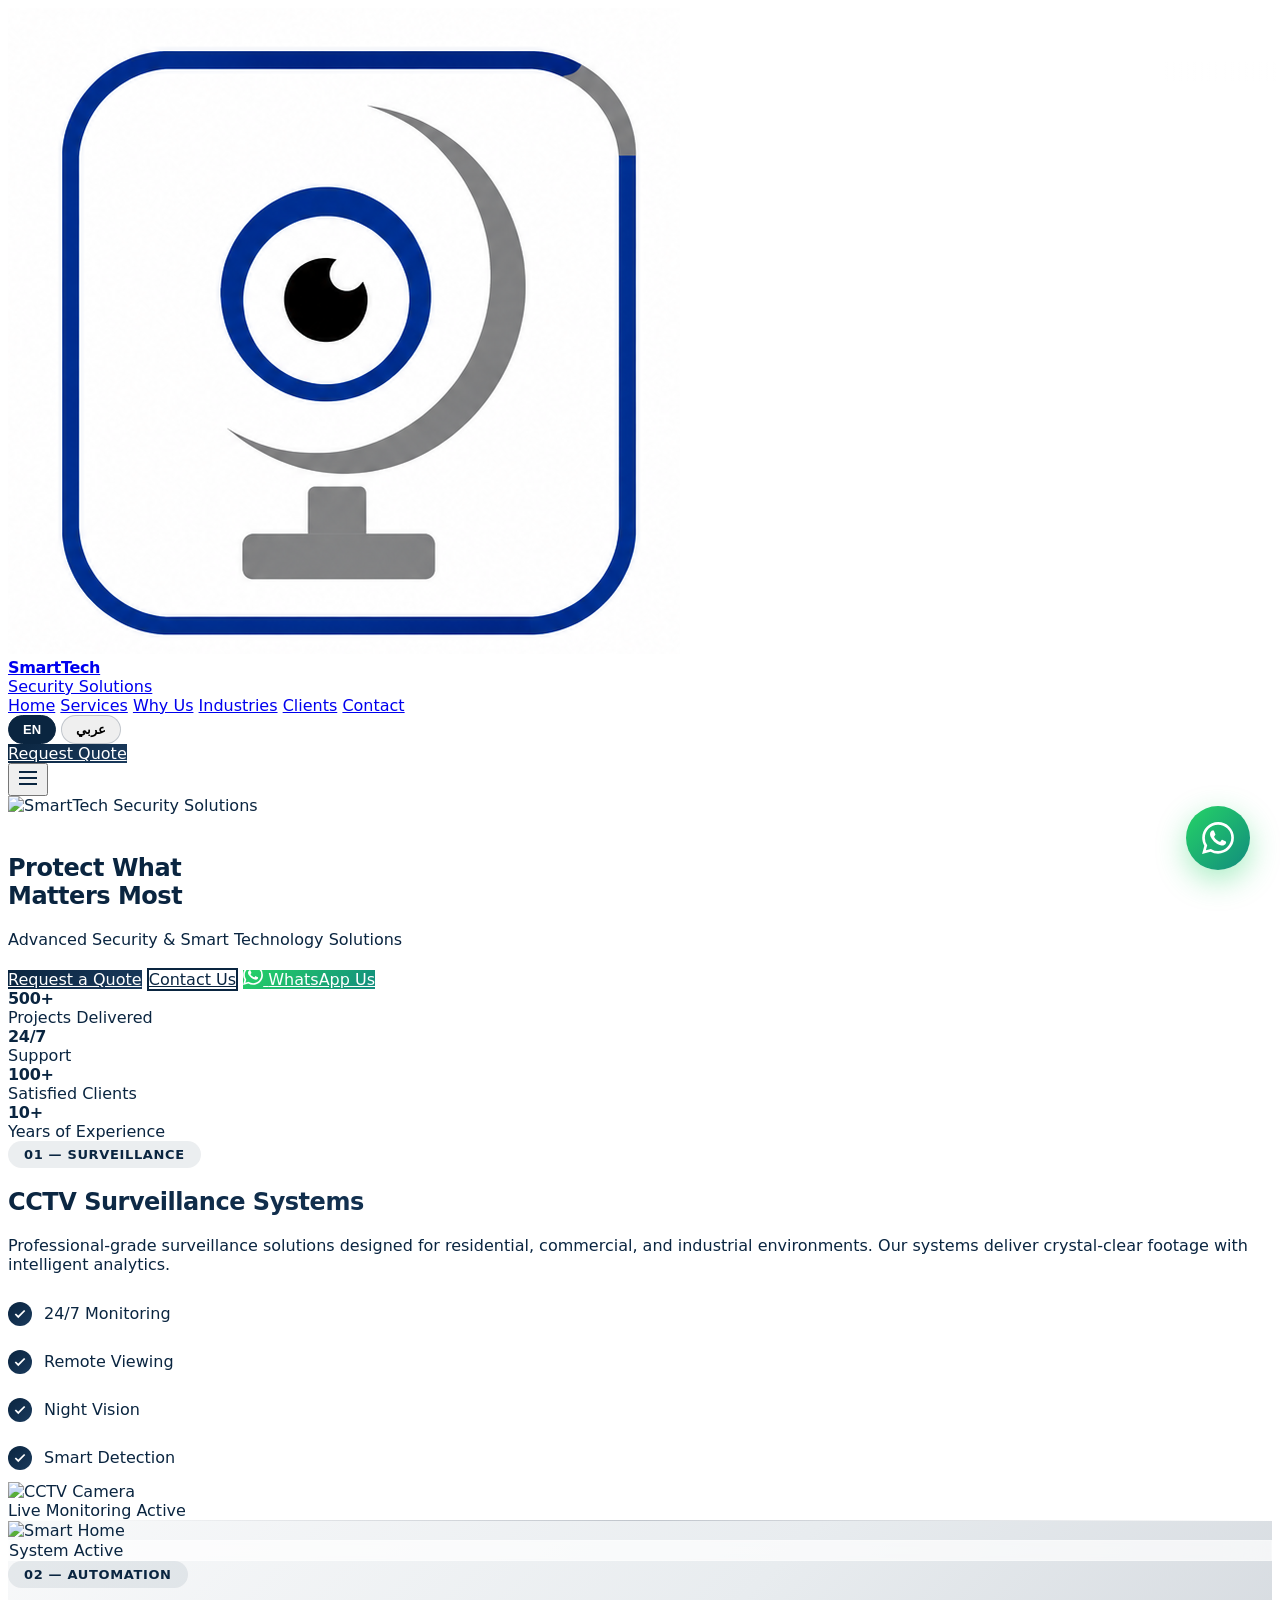
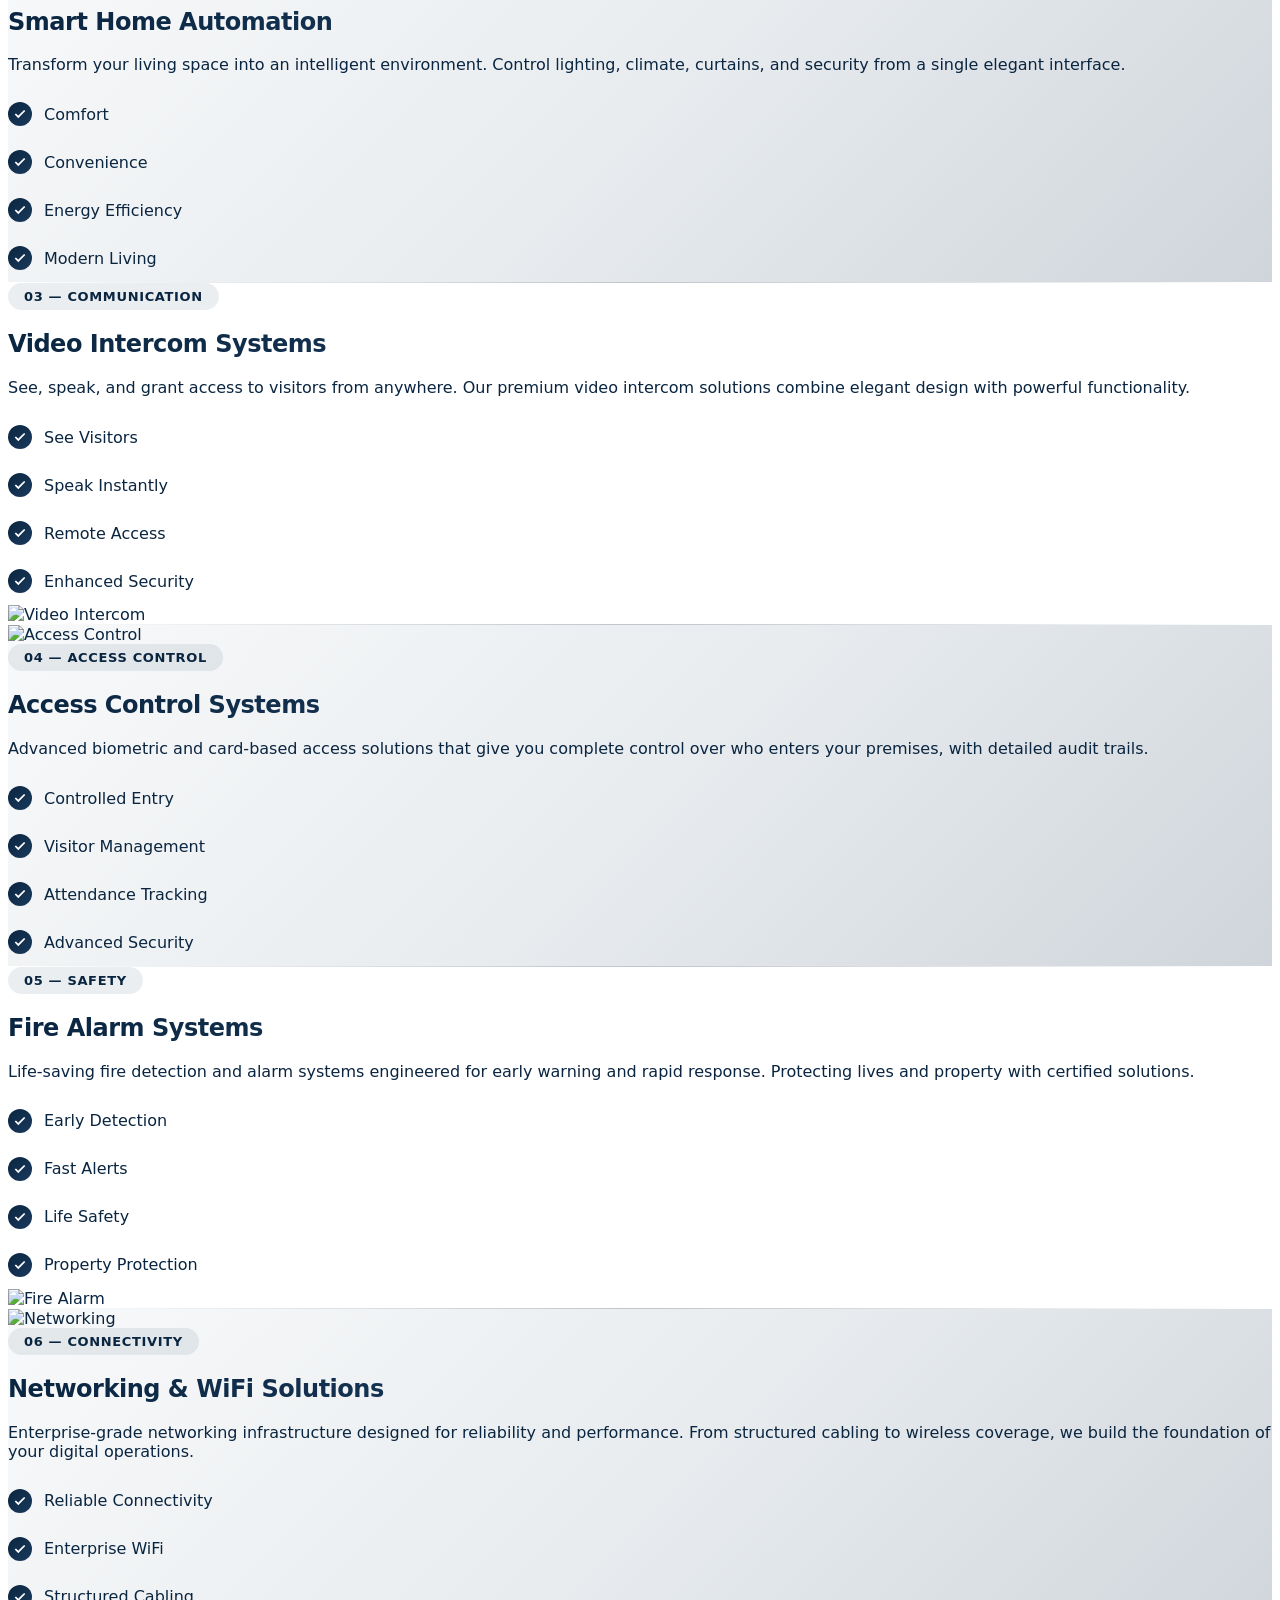
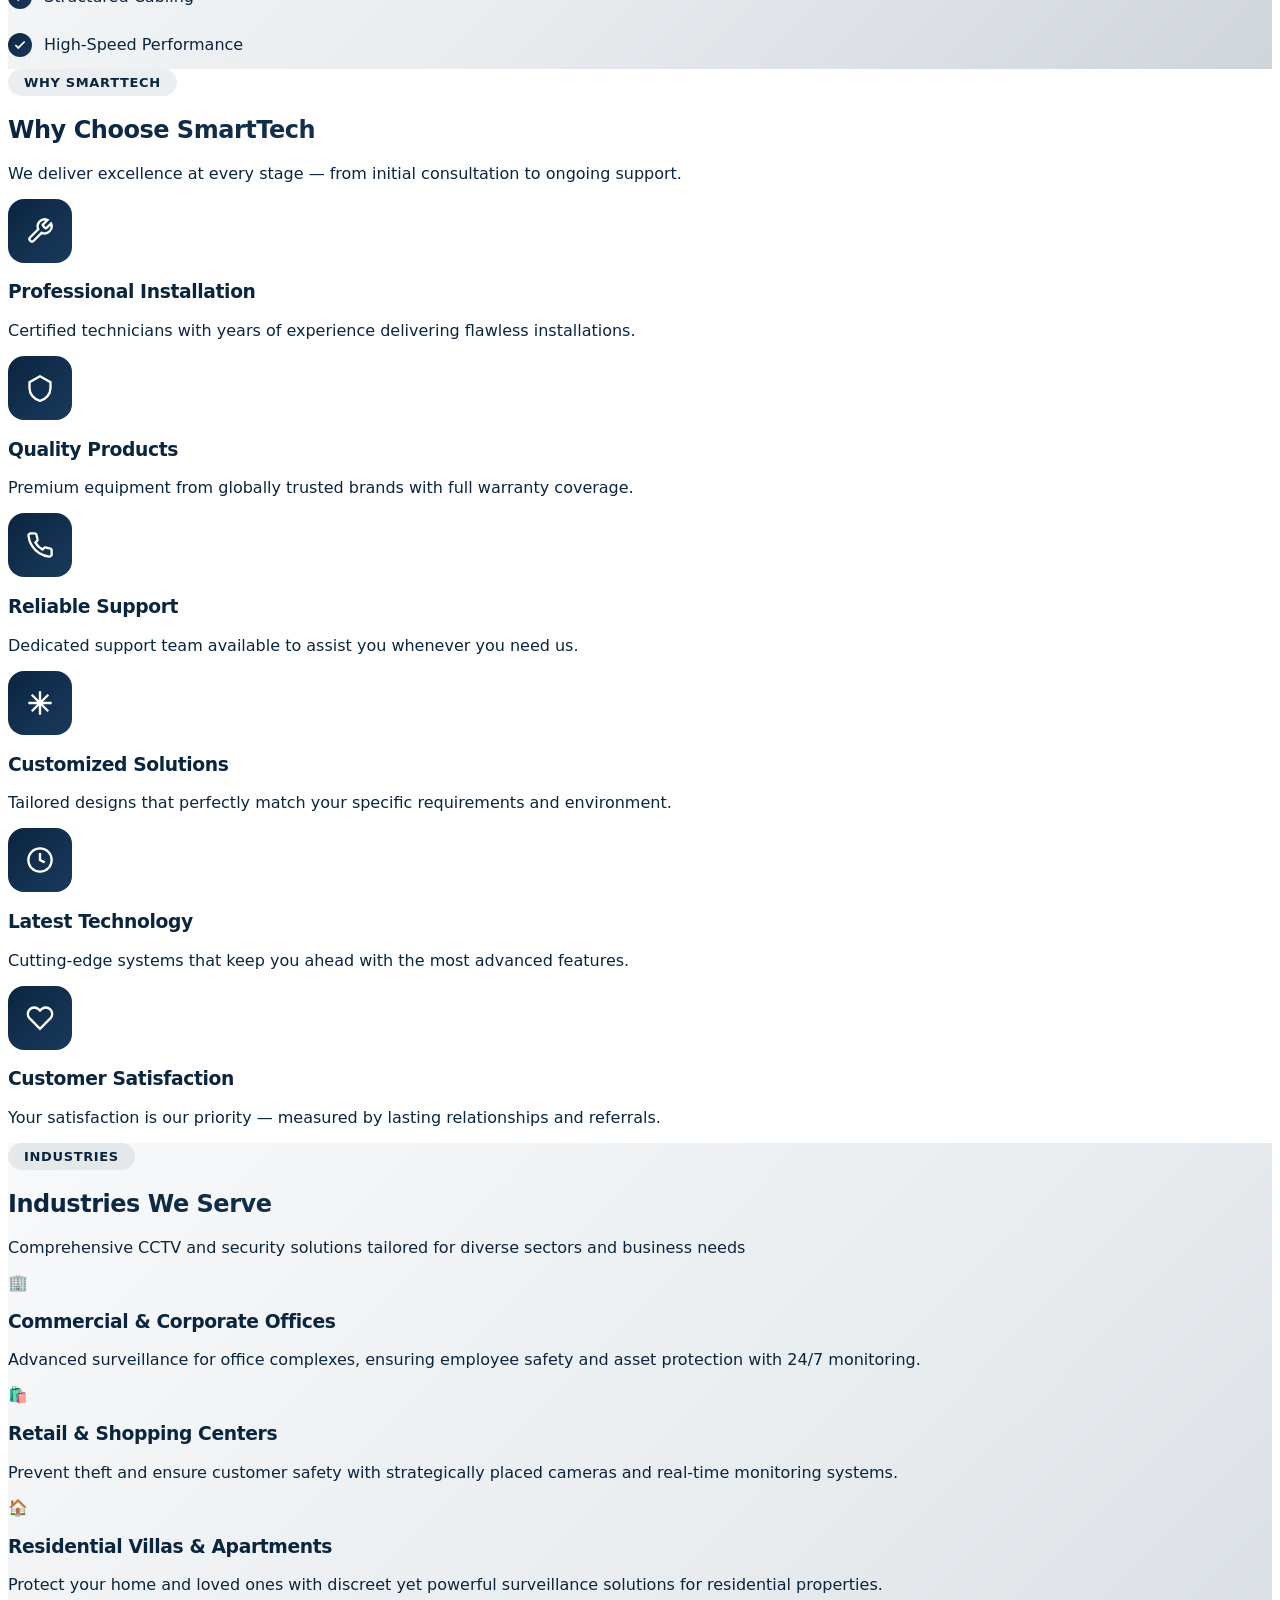
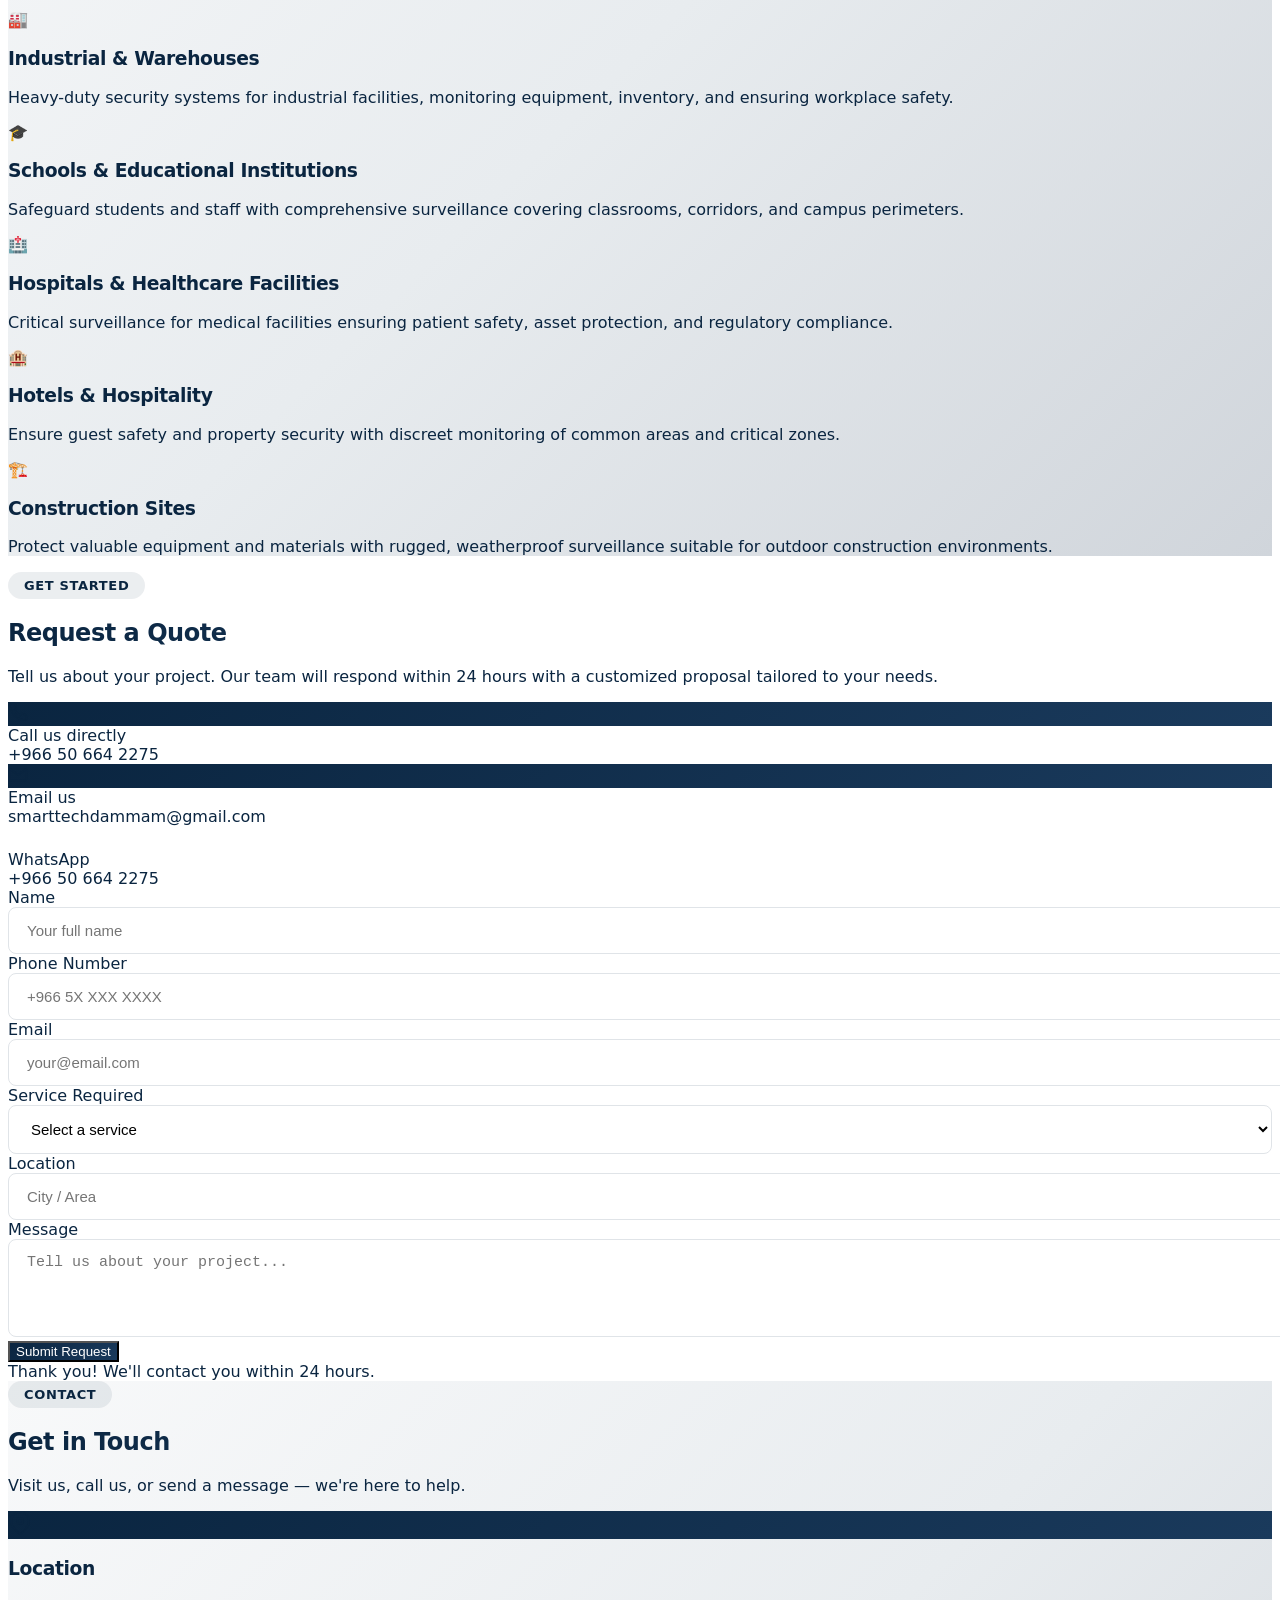
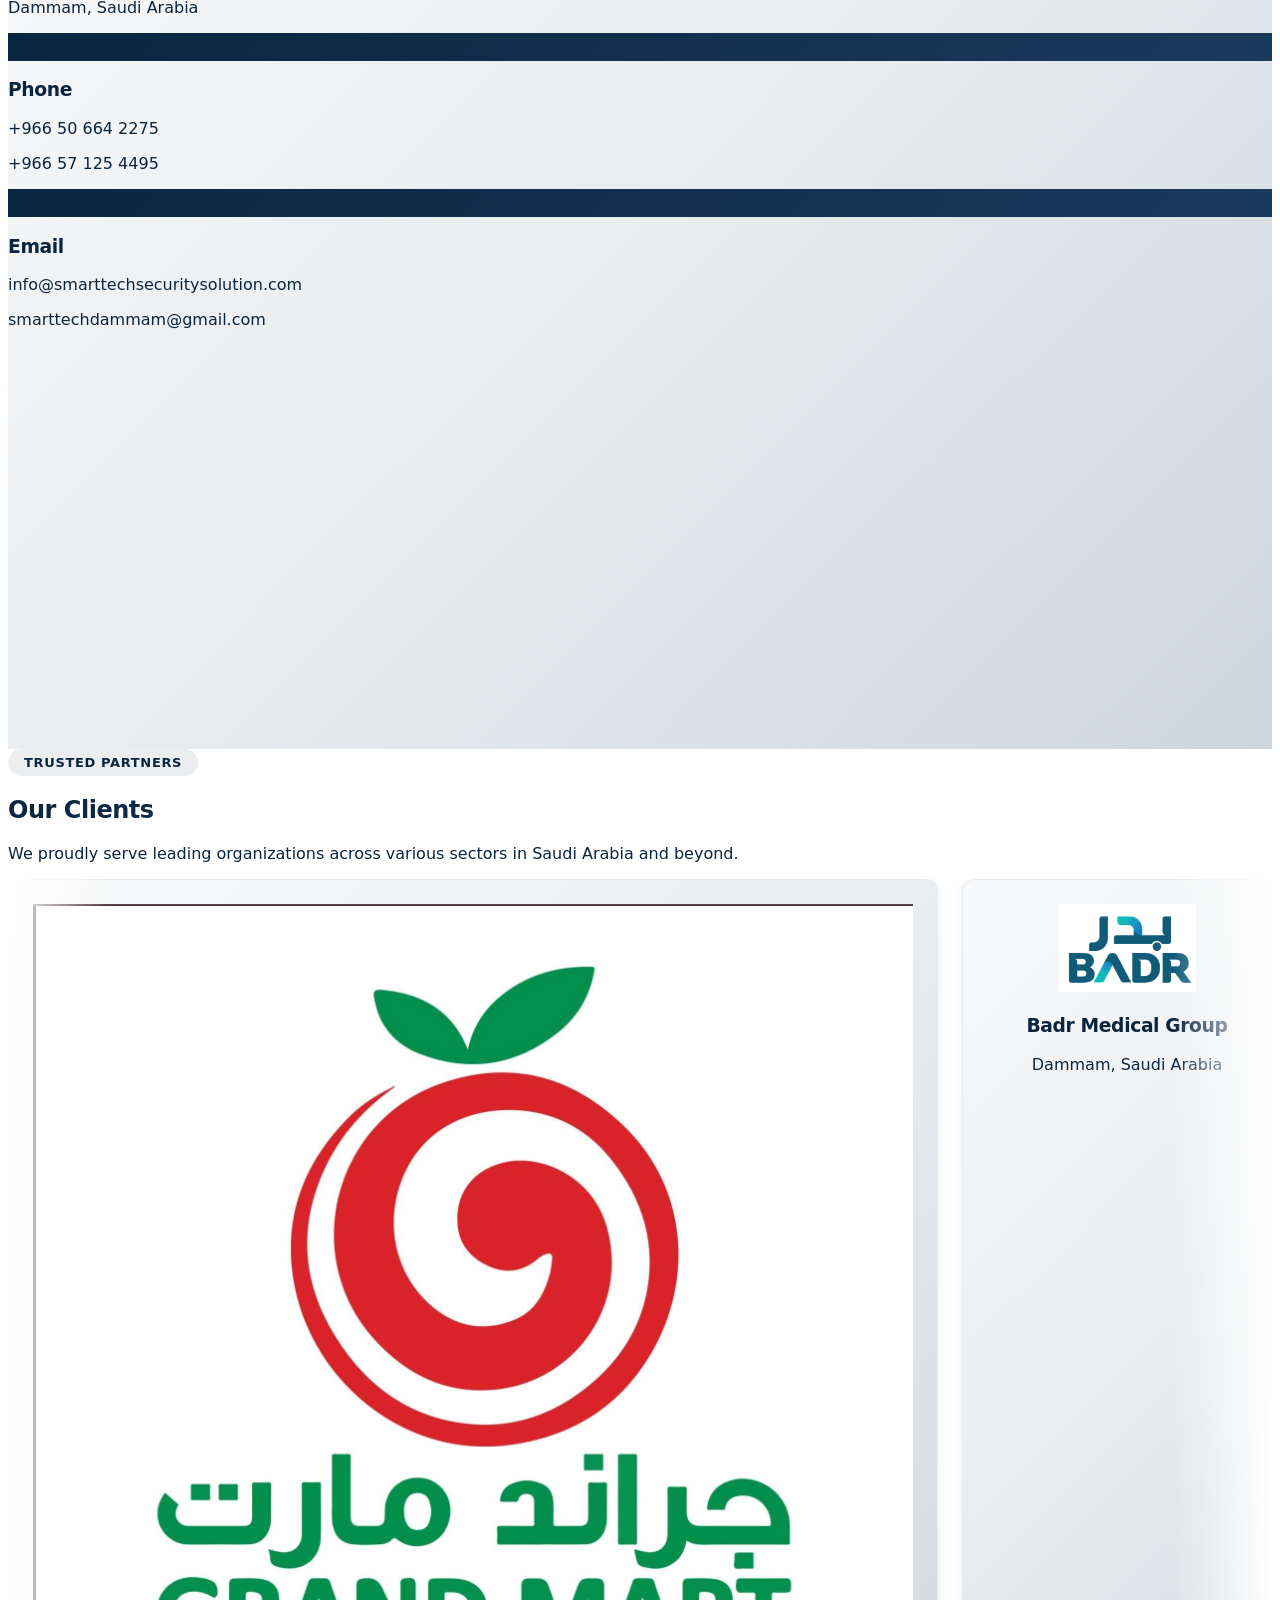
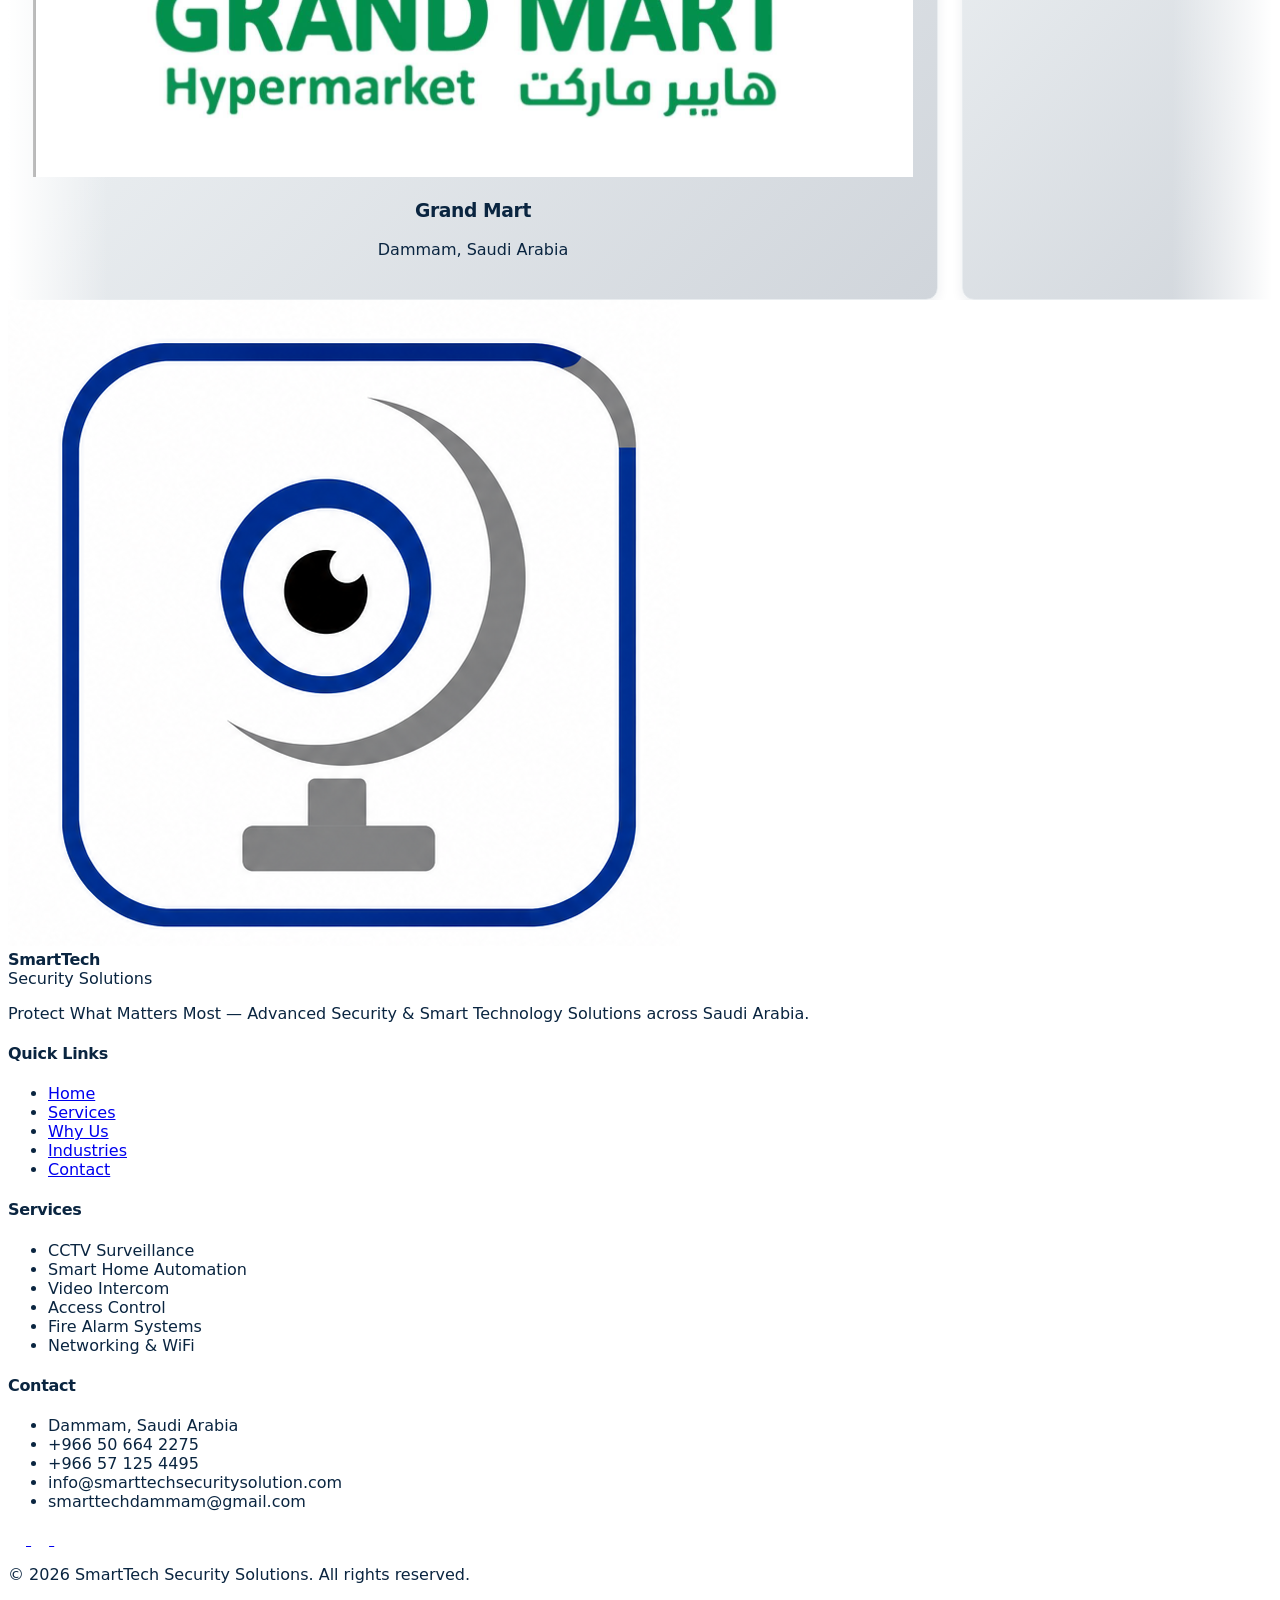
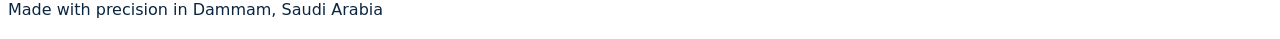
==== index.html @ 5c30224c "Update print statement from 'Hello' to 'Goodbye'" ====
<!DOCTYPE html>
<html lang="en" dir="ltr">
<head>
<meta charset="UTF-8">
<link rel="icon" type="image/png" href="favicon.png">
<link rel="shortcut icon" href="favicon.png">
<link rel="apple-touch-icon" href="favicon.png">
<meta name="viewport" content="width=device-width, initial-scale=1.0">
<title>SmartTech Security Solutions | CCTV, Smart Home & Security Systems in Dammam, Saudi Arabia</title>
<meta name="description" content="SmartTech Security Solutions provides CCTV installation, smart home automation, video intercom, access control, fire alarm systems and networking solutions in Dammam, Saudi Arabia. Contact us today for a free consultation.">
<meta name="keywords" content="CCTV Installation Saudi Arabia, Smart Home Automation Saudi Arabia, Video Intercom Systems, Access Control Systems, Fire Alarm Systems, Networking WiFi Solutions, Security Systems Dammam">
<meta name="author" content="SmartTech Security Solutions">
<meta property="og:title" content="SmartTech Security Solutions - Protect What Matters Most">
<meta property="og:description" content="Advanced Security & Smart Technology Solutions in Saudi Arabia">
<meta property="og:type" content="website">
<link rel="preconnect" href="https://cdn.jsdelivr.net">
<link rel="stylesheet" href="https://cdn.jsdelivr.net/npm/@fontsource/inter@5.0.16/index.css">
<link rel="stylesheet" href="https://cdn.jsdelivr.net/npm/@fontsource/cairo@5.0.18/index.css">
<script src="https://cdn.tailwindcss.com"></script>
<script src="https://cdnjs.cloudflare.com/ajax/libs/gsap/3.12.5/gsap.min.js"></script>
<script src="https://cdnjs.cloudflare.com/ajax/libs/gsap/3.12.5/ScrollTrigger.min.js"></script>
  
<!-- Google Analytics START -->
<script async src="https://www.googletagmanager.com/gtag/js?id=G-7M422PWZ2C"></script>
<script>
  window.dataLayer = window.dataLayer || [];
  function gtag(){dataLayer.push(arguments);}
  gtag('js', new Date());

  gtag('config', 'G-7M422PWZ2C');
</script>
<!-- Google Analytics END -->

<style>
  :root {
    --primary-white: #ffffff;
    --primary-silver: #c0c5cc;
    --accent-blue: #0a2540;
    --accent-blue-light: #1a3a5c;
    --silver-gradient: linear-gradient(135deg, #e8ecef 0%, #c0c5cc 50%, #e8ecef 100%);
  }
  * { -webkit-font-smoothing: antialiased; -moz-osx-font-smoothing: grayscale; }
  html { scroll-behavior: smooth; }
  body {
    font-family: 'Inter', system-ui, sans-serif;
    background: #ffffff;
    color: #0a2540;
    overflow-x: hidden;
  }
  body.rtl { font-family: 'Cairo', 'Inter', sans-serif; direction: rtl; }
  .font-display { font-weight: 800; letter-spacing: -0.02em; }
  .text-gradient { background: linear-gradient(135deg, #0a2540 0%, #1a3a5c 50%, #2d5a87 100%); -webkit-background-clip: text; background-clip: text; -webkit-text-fill-color: transparent; }
  .silver-gradient { background: linear-gradient(135deg, #f8f9fa 0%, #e8ecef 50%, #d0d5db 100%); }
  .blue-gradient { background: linear-gradient(135deg, #0a2540 0%, #1a3a5c 100%); }
  .glass { background: rgba(255,255,255,0.7); backdrop-filter: blur(20px); -webkit-backdrop-filter: blur(20px); border: 1px solid rgba(255,255,255,0.3); }
  .glass-dark { background: rgba(10,37,64,0.85); backdrop-filter: blur(20px); -webkit-backdrop-filter: blur(20px); }
  .hero-overlay { background: linear-gradient(135deg, rgba(10,37,64,0.75) 0%, rgba(10,37,64,0.4) 50%, rgba(10,37,64,0.6) 100%); }
  .btn-primary {
    background: linear-gradient(135deg, #0a2540 0%, #1a3a5c 100%);
    color: white;
    transition: all 0.4s cubic-bezier(0.4, 0, 0.2, 1);
    position: relative;
    overflow: hidden;
  }
  .btn-primary::before {
    content: '';
    position: absolute;
    top: 0; left: -100%;
    width: 100%; height: 100%;
    background: linear-gradient(90deg, transparent, rgba(255,255,255,0.2), transparent);
    transition: left 0.6s;
  }
  .btn-primary:hover::before { left: 100%; }
  .btn-primary:hover { transform: translateY(-2px); box-shadow: 0 20px 40px rgba(10,37,64,0.3); }
  .btn-outline {
    border: 2px solid #0a2540;
    color: #0a2540;
    transition: all 0.4s cubic-bezier(0.4, 0, 0.2, 1);
  }
  .btn-outline:hover { background: #0a2540; color: white; transform: translateY(-2px); }
  .btn-whatsapp {
    background: linear-gradient(135deg, #25D366 0%, #128C7E 100%);
    color: white;
    transition: all 0.4s cubic-bezier(0.4, 0, 0.2, 1);
  }
  .btn-whatsapp:hover { transform: translateY(-2px); box-shadow: 0 20px 40px rgba(37,211,102,0.3); }
  .card-hover { transition: all 0.5s cubic-bezier(0.4, 0, 0.2, 1); }
  .card-hover:hover { transform: translateY(-8px); box-shadow: 0 30px 60px rgba(10,37,64,0.15); }
  .nav-link { position: relative; transition: color 0.3s; }
  .nav-link::after {
    content: '';
    position: absolute;
    bottom: -4px; left: 0;
    width: 0; height: 2px;
    background: #0a2540;
    transition: width 0.3s;
  }
  body.rtl .nav-link::after { left: auto; right: 0; }
  .nav-link:hover::after { width: 100%; }
  .section-divider {
    height: 1px;
    background: linear-gradient(90deg, transparent, #c0c5cc, transparent);
  }
  .floating-whatsapp {
    position: fixed;
    bottom: 30px;
    right: 30px;
    width: 64px; height: 64px;
    background: linear-gradient(135deg, #25D366 0%, #128C7E 100%);
    border-radius: 50%;
    display: flex; align-items: center; justify-content: center;
    box-shadow: 0 10px 30px rgba(37,211,102,0.4);
    z-index: 100;
    animation: pulse 2s infinite;
    cursor: pointer;
    transition: transform 0.3s;
  }
  body.rtl .floating-whatsapp { right: auto; left: 30px; }
  .floating-whatsapp:hover { transform: scale(1.1); }
  @keyframes pulse {
    0%, 100% { box-shadow: 0 10px 30px rgba(37,211,102,0.4); }
    50% { box-shadow: 0 10px 30px rgba(37,211,102,0.7), 0 0 0 10px rgba(37,211,102,0.1); }
  }
  .tech-grid {
    background-image: 
      linear-gradient(rgba(10,37,64,0.05) 1px, transparent 1px),
      linear-gradient(90deg, rgba(10,37,64,0.05) 1px, transparent 1px);
    background-size: 60px 60px;
  }
  .network-line {
    position: absolute;
    background: linear-gradient(90deg, transparent, #0a2540, transparent);
    height: 1px;
    opacity: 0.3;
  }
  .counter-value { font-variant-numeric: tabular-nums; }
  .cctv-camera-container {
    position: sticky;
    top: 20vh;
    height: 60vh;
    display: flex;
    align-items: center;
    justify-content: center;
  }
  .cctv-camera {
    width: 100%;
    max-width: 500px;
    transition: transform 0.1s linear;
    filter: drop-shadow(0 30px 60px rgba(10,37,64,0.3));
  }
  .parallax-bg {
    background-attachment: fixed;
    background-position: center;
    background-size: cover;
  }
  @media (max-width: 768px) {
    .parallax-bg { background-attachment: scroll; }
    .floating-whatsapp { width: 56px; height: 56px; bottom: 20px; right: 20px; }
    body.rtl .floating-whatsapp { right: auto; left: 20px; }
  }
  .fade-up { opacity: 0; transform: translateY(40px); transition: all 0.8s cubic-bezier(0.4, 0, 0.2, 1); }
  .fade-up.visible { opacity: 1; transform: translateY(0); }
  .fade-left { opacity: 0; transform: translateX(-40px); transition: all 0.8s cubic-bezier(0.4, 0, 0.2, 1); }
  .fade-left.visible { opacity: 1; transform: translateX(0); }
  .fade-right { opacity: 0; transform: translateX(40px); transition: all 0.8s cubic-bezier(0.4, 0, 0.2, 1); }
  body.rtl .fade-right { transform: translateX(-40px); }
  .fade-right.visible { opacity: 1; transform: translateX(0); }
  .scale-in { opacity: 0; transform: scale(0.9); transition: all 0.8s cubic-bezier(0.4, 0, 0.2, 1); }
  .scale-in.visible { opacity: 1; transform: scale(1); }
  .input-field {
    width: 100%;
    padding: 14px 18px;
    border: 1px solid #e0e4e8;
    border-radius: 8px;
    background: white;
    transition: all 0.3s;
    font-size: 15px;
  }
  .input-field:focus {
    outline: none;
    border-color: #0a2540;
    box-shadow: 0 0 0 4px rgba(10,37,64,0.08);
  }
  .service-icon {
    width: 64px; height: 64px;
    background: linear-gradient(135deg, #0a2540 0%, #1a3a5c 100%);
    border-radius: 16px;
    display: flex; align-items: center; justify-content: center;
    color: white;
    font-size: 28px;
    transition: all 0.4s;
  }
  .card-hover:hover .service-icon { transform: rotate(-5deg) scale(1.05); }
  .mobile-menu {
    position: fixed;
    top: 0; right: 0;
    width: 100%; height: 100vh;
    background: rgba(10,37,64,0.98);
    backdrop-filter: blur(20px);
    z-index: 90;
    transform: translateX(100%);
    transition: transform 0.5s cubic-bezier(0.4, 0, 0.2, 1);
  }
  body.rtl .mobile-menu { right: auto; left: 0; transform: translateX(-100%); }
  .mobile-menu.open {
    transform: translateX(0);
}

body.rtl .mobile-menu.open {
    transform: translateX(0);
}
  #mobileMenuBtn {
    position: relative;
    z-index: 9999;
}

#mobileMenu {
    z-index: 9998;
}
  .scroll-indicator {
    position: absolute;
    bottom: 40px;
    left: 50%;
    transform: translateX(-50%);
    animation: bounce 2s infinite;
  }
  @keyframes bounce {
    0%, 100% { transform: translateX(-50%) translateY(0); }
    50% { transform: translateX(-50%) translateY(10px); }
  }
  .hero-particles {
    position: absolute;
    inset: 0;
    overflow: hidden;
    pointer-events: none;
  }
  .particle {
    position: absolute;
    width: 4px; height: 4px;
    background: rgba(255,255,255,0.6);
    border-radius: 50%;
    animation: float 8s infinite;
  }
  @keyframes float {
    0%, 100% { transform: translateY(0) translateX(0); opacity: 0; }
    10%, 90% { opacity: 1; }
    100% { transform: translateY(-100vh) translateX(50px); opacity: 0; }
  }
  .clients-carousel {
  overflow-x: auto;
  overflow-y: hidden;
  position: relative;
  width: 100%;
  scroll-behavior: smooth;

  cursor: grab;
  -webkit-overflow-scrolling: touch;
  touch-action: pan-x;
  overscroll-behavior-x: contain;

  -webkit-user-select: none;
  user-select: none;

  scrollbar-width: none;
}

.clients-carousel::-webkit-scrollbar {
  display: none;
}

.clients-carousel:active {
  cursor: grabbing;
  }
  .clients-carousel::before {
    content: '';
    position: absolute;
    left: 0;
    top: 0;
    bottom: 0;
    width: 100px;
    background: linear-gradient(90deg, white 0%, rgba(255,255,255,0) 100%);
    z-index: 10;
    pointer-events: none;
  }
  .clients-carousel::after {
    content: '';
    position: absolute;
    right: 0;
    top: 0;
    bottom: 0;
    width: 100px;
    background: linear-gradient(270deg, white 0%, rgba(255,255,255,0) 100%);
    z-index: 10;
    pointer-events: none;
  }
  .clients-track {
  display: flex;
  gap: 24px;
  width: max-content;
  }
  .client-card {
    flex: 0 0 280px;
    background: linear-gradient(135deg, #f8f9fa 0%, #e8ecef 50%, #d0d5db 100%);
    border-radius: 12px;
    padding: 24px;
    text-align: center;
    border: 1px solid #e8ecef;
    box-shadow: 0 4px 12px rgba(10,37,64,0.08);
    transition: all 0.4s cubic-bezier(0.4, 0, 0.2, 1);
  }
  .client-card:hover {
    transform: translateY(-8px);
    box-shadow: 0 16px 32px rgba(10,37,64,0.15);
  }
  .map-container {
    position: relative;
    overflow: hidden;
    border-radius: 16px;
  }
  .map-container iframe {
    width: 100%;
    height: 100%;
    min-height: 400px;
    border: 0;
  }
  .lang-switch {
    cursor: pointer;
    padding: 6px 14px;
    border-radius: 20px;
    border: 1px solid rgba(10,37,64,0.2);
    transition: all 0.3s;
    font-size: 13px;
    font-weight: 600;
  }
  .lang-switch:hover { background: #0a2540; color: white; border-color: #0a2540; }
  .lang-switch.active { background: #0a2540; color: white; border-color: #0a2540; }
  .section-label {
    display: inline-block;
    padding: 6px 16px;
    background: rgba(10,37,64,0.08);
    color: #0a2540;
    border-radius: 20px;
    font-size: 13px;
    font-weight: 600;
    letter-spacing: 0.05em;
    text-transform: uppercase;
  }
  .benefit-item {
    display: flex;
    align-items: center;
    gap: 12px;
    padding: 12px 0;
  }
  .benefit-check {
    width: 24px; height: 24px;
    background: linear-gradient(135deg, #0a2540 0%, #1a3a5c 100%);
    border-radius: 50%;
    display: flex; align-items: center; justify-content: center;
    color: white;
    flex-shrink: 0;
  }
  .industry-card {
    position: relative;
    overflow: hidden;
    border-radius: 16px;
    aspect-ratio: 4/3;
    cursor: pointer;
  }
  .industry-card img {
    width: 100%; height: 100%;
    object-fit: cover;
    transition: transform 0.8s cubic-bezier(0.4, 0, 0.2, 1);
  }
  .industry-card:hover img { transform: scale(1.1); }
  .industry-card .overlay {
    position: absolute;
    inset: 0;
    background: linear-gradient(180deg, transparent 0%, rgba(10,37,64,0.9) 100%);
    display: flex;
    align-items: flex-end;
    padding: 24px;
    transition: all 0.4s;
  }
  .industry-card:hover .overlay { background: linear-gradient(180deg, rgba(10,37,64,0.3) 0%, rgba(10,37,64,0.95) 100%); }
  .network-anim {
    position: relative;
    height: 400px;
  }
  .network-node {
    position: absolute;
    width: 16px; height: 16px;
    background: #0a2540;
    border-radius: 50%;
    animation: nodePulse 2s infinite;
  }
  @keyframes nodePulse {
    0%, 100% { transform: scale(1); box-shadow: 0 0 0 0 rgba(10,37,64,0.4); }
    50% { transform: scale(1.2); box-shadow: 0 0 0 10px rgba(10,37,64,0); }
  }
  .network-svg {
    position: absolute;
    inset: 0;
    width: 100%; height: 100%;
  }
  .network-svg line {
    stroke: #0a2540;
    stroke-width: 1;
    opacity: 0.2;
    stroke-dasharray: 5,5;
    animation: dash 20s linear infinite;
  }
  @keyframes dash { to { stroke-dashoffset: -100; } }
</style>
</head>
<body>

<!-- NAVIGATION -->
<nav id="navbar" class="fixed top-0 left-0 right-0 z-50 transition-all duration-500">
  <div class="max-w-7xl mx-auto px-6 lg:px-8">
    <div class="flex items-center justify-between h-20">
      <a href="#home" class="flex items-center gap-3">
        <img src="images/logo/smarttech-logo.png" alt="SmartTech Logo" class="w-12 h-12 rounded-lg object-cover">
        <div>
          <div class="font-display text-3xl leading-tight" data-i18n="companyName">SmartTech</div>
          <div class="text-base text-gray-500 leading-tight" data-i18n="companySub">Security Solutions</div>
        </div>
      </a>
      <div class="hidden lg:flex items-center gap-8">
        <a href="#home" class="nav-link text-sm font-medium" data-i18n="navHome">Home</a>
        <a href="#services" class="nav-link text-sm font-medium" data-i18n="navServices">Services</a>
        <a href="#why" class="nav-link text-sm font-medium" data-i18n="navWhy">Why Us</a>
        <a href="#industries" class="nav-link text-sm font-medium" data-i18n="navIndustries">Industries</a>
        <a href="#clients" class="nav-link text-sm font-medium" data-i18n="navClients">Clients</a>
        <a href="#contact" class="nav-link text-sm font-medium" data-i18n="navContact">Contact</a>
        <div class="flex items-center gap-2">
          <button class="lang-switch" data-lang="en">EN</button>
          <button class="lang-switch" data-lang="ar">عربي</button>
        </div>
        <a href="#quote" class="btn-primary px-6 py-3 rounded-lg text-sm font-semibold" data-i18n="navQuote">Request Quote</a>
      </div>
      <button
    id="mobileMenuBtn"
    class="lg:hidden w-10 h-10 flex items-center justify-center relative z-50">
    <svg width="24" height="24" viewBox="0 0 24 24" fill="none" stroke="#0a2540" stroke-width="2">
        <path d="M3 6h18M3 12h18M3 18h18"/>
    </svg>
</button>
    </div>
  </div>
</nav>

<!-- MOBILE MENU -->
<div id="mobileMenu" class="mobile-menu lg:hidden flex flex-col items-center justify-center gap-8">
  <button id="closeMobileMenu" class="absolute top-6 right-6 w-10 h-10 flex items-center justify-center">
    <svg width="24" height="24" viewBox="0 0 24 24" fill="none" stroke="white" stroke-width="2">
      <path d="M18 6L6 18M6 6l12 12"/>
    </svg>
  </button>
  <a href="#home" class="mobile-link text-white text-2xl font-semibold" data-i18n="navHome">Home</a>
  <a href="#services" class="mobile-link text-white text-2xl font-semibold" data-i18n="navServices">Services</a>
  <a href="#why" class="mobile-link text-white text-2xl font-semibold" data-i18n="navWhy">Why Us</a>
  <a href="#industries" class="mobile-link text-white text-2xl font-semibold" data-i18n="navIndustries">Industries</a>
  <a href="#clients" class="mobile-link text-white text-2xl font-semibold" data-i18n="navClients">Clients</a>
  <a href="#contact" class="mobile-link text-white text-2xl font-semibold" data-i18n="navContact">Contact</a>
  <div class="flex gap-3 mt-4">
    <button class="lang-switch text-white border-white" data-lang="en">EN</button>
    <button class="lang-switch text-white border-white" data-lang="ar">عربي</button>
  </div>
  <a href="#quote" class="btn-primary px-8 py-4 rounded-lg text-lg font-semibold mt-4" data-i18n="navQuote">Request Quote</a>
</div>

<!-- HERO SECTION -->
<section id="home" class="relative min-h-screen flex items-center overflow-hidden">
  <div class="absolute inset-0">
    <img src="https://image.qwenlm.ai/public_source/0856f7e5-e2fc-4f9a-93cd-478f6b48a6e3/16b9e42b2-f832-4deb-9991-086ef4101ae4.png" alt="SmartTech Security Solutions" class="w-full h-full object-cover">
    <div class="hero-overlay absolute inset-0"></div>
  </div>
  <div class="hero-particles" id="heroParticles"></div>
  <div class="relative z-10 max-w-7xl mx-auto px-6 lg:px-8 py-32 lg:py-40 w-full">
    <div class="max-w-4xl">
      <div class="fade-up inline-block mb-6">
        <span class="px-4 py-2 bg-white/10 backdrop-blur-md border border-white/20 rounded-full text-white text-sm font-medium">
          <span data-i18n="heroLabel">Trusted Security Partner in Saudi Arabia</span>
        </span>
      </div>
      <h1 class="fade-up font-display text-5xl md:text-7xl lg:text-8xl text-white leading-[0.95] mb-6">
        <span data-i18n="heroTitle1">Protect What</span><br>
        <span class="italic font-light" data-i18n="heroTitle2">Matters Most</span>
      </h1>
      <p class="fade-up text-xl md:text-2xl text-white/90 mb-10 max-w-2xl font-light" data-i18n="heroSubtitle">
        Advanced Security & Smart Technology Solutions
      </p>
      <div class="fade-up flex flex-wrap gap-4">
        <a href="#quote" class="btn-primary px-8 py-4 rounded-lg font-semibold text-base" data-i18n="heroCta1">Request a Quote</a>
        <a href="#contact" class="btn-outline px-8 py-4 rounded-lg font-semibold text-base bg-white/10 backdrop-blur-md border-white/30 text-white hover:bg-white hover:text-[#0a2540]" data-i18n="heroCta2">Contact Us</a>
        <a href="https://wa.me/966506642275?text=Hello%20SmartTech%2C%20I%20would%20like%20to%20request%20a%20quotation." target="_blank" class="btn-whatsapp px-8 py-4 rounded-lg font-semibold text-base flex items-center gap-2">
          <svg width="20" height="20" viewBox="0 0 24 24" fill="white"><path d="M17.472 14.382c-.297-.149-1.758-.867-2.03-.967-.273-.099-.471-.148-.67.15-.197.297-.767.966-.94 1.164-.173.199-.347.223-.644.075-.297-.15-1.255-.463-2.39-1.475-.883-.788-1.48-1.761-1.653-2.059-.173-.297-.018-.458.13-.606.134-.133.298-.347.446-.52.149-.174.198-.298.298-.497.099-.198.05-.371-.025-.52-.075-.149-.669-1.612-.916-2.207-.242-.579-.487-.5-.669-.51-.173-.008-.371-.01-.57-.01-.198 0-.52.074-.792.372-.272.297-1.04 1.016-1.04 2.479 0 1.462 1.065 2.875 1.213 3.074.149.198 2.096 3.2 5.077 4.487.709.306 1.262.489 1.694.625.712.227 1.36.195 1.871.118.571-.085 1.758-.719 2.006-1.413.248-.694.248-1.289.173-1.413-.074-.124-.272-.198-.57-.347m-5.421 7.403h-.004a9.87 9.87 0 01-5.031-1.378l-.361-.214-3.741.982.998-3.648-.235-.374a9.86 9.86 0 01-1.51-5.26c.001-5.45 4.436-9.884 9.888-9.884 2.64 0 5.122 1.03 6.988 2.898a9.825 9.825 0 012.893 6.994c-.003 5.45-4.437 9.884-9.885 9.884m8.413-18.297A11.815 11.815 0 0012.05 0C5.495 0 .16 5.335.157 11.892c0 2.096.547 4.142 1.588 5.945L.057 24l6.305-1.654a11.882 11.882 0 005.683 1.448h.005c6.554 0 11.89-5.335 11.893-11.893a11.821 11.821 0 00-3.48-8.413Z"/></svg>
          <span data-i18n="heroCta3">WhatsApp Us</span>
        </a>
      </div>
      <div class="fade-up grid grid-cols-2 md:grid-cols-4 gap-8 mt-16 pt-8 border-t border-white/20 max-w-4xl">
        <div>
          <div class="counter-value font-display text-3xl md:text-4xl text-white" data-target="500">0</div>
          <div class="text-white/70 text-sm mt-1" data-i18n="statProjects">Projects Delivered</div>
        </div>
        <div>
          <div class="counter-value font-display text-3xl md:text-4xl text-white" data-target="24">0</div>
          <div class="text-white/70 text-sm mt-1" data-i18n="statSupport">Support</div>
        </div>
        <div>
          <div class="counter-value font-display text-3xl md:text-4xl text-white" data-target="100">0</div>
          <div class="text-white/70 text-sm mt-1" data-i18n="statClients">Satisfied Clients</div>
        </div>
        <div>
          <div class="counter-value font-display text-3xl md:text-4xl text-white" data-target="10">0</div>
          <div class="text-white/70 text-sm mt-1" data-i18n="yearsService">Years of Experience</div>
        </div>
    </div>
  </div>
  <div class="scroll-indicator">
    <svg width="24" height="24" viewBox="0 0 24 24" fill="none" stroke="white" stroke-width="2">
      <path d="M12 5v14M5 12l7 7 7-7"/>
    </svg>
  </div>
</section>

<!-- CCTV SECTION -->
<section id="services" class="relative py-24 lg:py-32 bg-white overflow-hidden">
  <div class="max-w-7xl mx-auto px-6 lg:px-8">
    <div class="grid lg:grid-cols-2 gap-16 items-center">
      <div class="fade-left">
        <span class="section-label mb-6" data-i18n="cctvLabel">01 — Surveillance</span>
        <h2 class="font-display text-4xl md:text-6xl text-gradient leading-tight mt-4 mb-6" data-i18n="cctvTitle">CCTV Surveillance Systems</h2>
        <p class="text-lg text-gray-600 mb-8 leading-relaxed" data-i18n="cctvDesc">
          Professional-grade surveillance solutions designed for residential, commercial, and industrial environments. Our systems deliver crystal-clear footage with intelligent analytics.
        </p>
        <div class="space-y-3">
          <div class="benefit-item"><div class="benefit-check"><svg width="14" height="14" viewBox="0 0 24 24" fill="none" stroke="white" stroke-width="3"><path d="M20 6L9 17l-5-5"/></svg></div><span class="font-medium" data-i18n="cctvB1">24/7 Monitoring</span></div>
          <div class="benefit-item"><div class="benefit-check"><svg width="14" height="14" viewBox="0 0 24 24" fill="none" stroke="white" stroke-width="3"><path d="M20 6L9 17l-5-5"/></svg></div><span class="font-medium" data-i18n="cctvB2">Remote Viewing</span></div>
          <div class="benefit-item"><div class="benefit-check"><svg width="14" height="14" viewBox="0 0 24 24" fill="none" stroke="white" stroke-width="3"><path d="M20 6L9 17l-5-5"/></svg></div><span class="font-medium" data-i18n="cctvB3">Night Vision</span></div>
          <div class="benefit-item"><div class="benefit-check"><svg width="14" height="14" viewBox="0 0 24 24" fill="none" stroke="white" stroke-width="3"><path d="M20 6L9 17l-5-5"/></svg></div><span class="font-medium" data-i18n="cctvB4">Smart Detection</span></div>
        </div>
      </div>
      <div class="fade-right relative">
        <div class="relative rounded-2xl overflow-hidden shadow-2xl">
          <img src="https://images.ctfassets.net/5kq8dse7hipf/4eJLczNyidAQoVigTQ5Y4d/b4f021a4e6ba4bb448b494fbe87ee92e/How-to-add-a-security-system-Featured.jpg?w=1024&fm=webp" alt="CCTV Camera" class="w-full h-[500px] object-cover">
          <div class="absolute inset-0 bg-gradient-to-t from-[#0a2540]/40 to-transparent"></div>
          <div class="absolute bottom-6 left-6 right-6 flex items-center gap-3">
            <div class="w-3 h-3 bg-red-500 rounded-full animate-pulse"></div>
            <span class="text-white text-sm font-medium" data-i18n="cctvLive">Live Monitoring Active</span>
          </div>
        </div>
        <div class="absolute -top-6 -right-6 w-24 h-24 bg-[#0a2540]/10 rounded-full blur-2xl"></div>
        <div class="absolute -bottom-6 -left-6 w-32 h-32 bg-gray-200/50 rounded-full blur-2xl"></div>
      </div>
    </div>
  </div>
</section>

<div class="section-divider max-w-7xl mx-auto"></div>

<!-- SMART HOME SECTION -->
<section class="relative py-24 lg:py-32 silver-gradient overflow-hidden">
  <div class="max-w-7xl mx-auto px-6 lg:px-8">
    <div class="grid lg:grid-cols-2 gap-16 items-center">
      <div class="fade-left order-2 lg:order-1 relative">
        <div class="relative rounded-2xl overflow-hidden shadow-2xl">
          <img src="https://image.qwenlm.ai/public_source/0856f7e5-e2fc-4f9a-93cd-478f6b48a6e3/129ca2dcf-043b-4e79-b04d-5fba01184b40.png" alt="Smart Home" class="w-full h-[500px] object-cover">
          <div class="absolute top-6 right-6 glass px-4 py-3 rounded-xl flex items-center gap-2">
            <div class="w-2 h-2 bg-green-500 rounded-full animate-pulse"></div>
            <span class="text-sm font-medium text-[#0a2540]" data-i18n="smartStatus">System Active</span>
          </div>
        </div>
      </div>
      <div class="fade-right order-1 lg:order-2">
        <span class="section-label mb-6" data-i18n="smartLabel">02 — Automation</span>
        <h2 class="font-display text-4xl md:text-6xl text-gradient leading-tight mt-4 mb-6" data-i18n="smartTitle">Smart Home Automation</h2>
        <p class="text-lg text-gray-600 mb-8 leading-relaxed" data-i18n="smartDesc">
          Transform your living space into an intelligent environment. Control lighting, climate, curtains, and security from a single elegant interface.
        </p>
        <div class="space-y-3">
          <div class="benefit-item"><div class="benefit-check"><svg width="14" height="14" viewBox="0 0 24 24" fill="none" stroke="white" stroke-width="3"><path d="M20 6L9 17l-5-5"/></svg></div><span class="font-medium" data-i18n="smartB1">Comfort</span></div>
          <div class="benefit-item"><div class="benefit-check"><svg width="14" height="14" viewBox="0 0 24 24" fill="none" stroke="white" stroke-width="3"><path d="M20 6L9 17l-5-5"/></svg></div><span class="font-medium" data-i18n="smartB2">Convenience</span></div>
          <div class="benefit-item"><div class="benefit-check"><svg width="14" height="14" viewBox="0 0 24 24" fill="none" stroke="white" stroke-width="3"><path d="M20 6L9 17l-5-5"/></svg></div><span class="font-medium" data-i18n="smartB3">Energy Efficiency</span></div>
          <div class="benefit-item"><div class="benefit-check"><svg width="14" height="14" viewBox="0 0 24 24" fill="none" stroke="white" stroke-width="3"><path d="M20 6L9 17l-5-5"/></svg></div><span class="font-medium" data-i18n="smartB4">Modern Living</span></div>
        </div>
      </div>
    </div>
  </div>
</section>

<div class="section-divider max-w-7xl mx-auto"></div>

<!-- VIDEO INTERCOM SECTION -->
<section class="relative py-24 lg:py-32 bg-white overflow-hidden">
  <div class="max-w-7xl mx-auto px-6 lg:px-8">
    <div class="grid lg:grid-cols-2 gap-16 items-center">
      <div class="fade-left">
        <span class="section-label mb-6" data-i18n="intercomLabel">03 — Communication</span>
        <h2 class="font-display text-4xl md:text-6xl text-gradient leading-tight mt-4 mb-6" data-i18n="intercomTitle">Video Intercom Systems</h2>
        <p class="text-lg text-gray-600 mb-8 leading-relaxed" data-i18n="intercomDesc">
          See, speak, and grant access to visitors from anywhere. Our premium video intercom solutions combine elegant design with powerful functionality.
        </p>
        <div class="space-y-3">
          <div class="benefit-item"><div class="benefit-check"><svg width="14" height="14" viewBox="0 0 24 24" fill="none" stroke="white" stroke-width="3"><path d="M20 6L9 17l-5-5"/></svg></div><span class="font-medium" data-i18n="intercomB1">See Visitors</span></div>
          <div class="benefit-item"><div class="benefit-check"><svg width="14" height="14" viewBox="0 0 24 24" fill="none" stroke="white" stroke-width="3"><path d="M20 6L9 17l-5-5"/></svg></div><span class="font-medium" data-i18n="intercomB2">Speak Instantly</span></div>
          <div class="benefit-item"><div class="benefit-check"><svg width="14" height="14" viewBox="0 0 24 24" fill="none" stroke="white" stroke-width="3"><path d="M20 6L9 17l-5-5"/></svg></div><span class="font-medium" data-i18n="intercomB3">Remote Access</span></div>
          <div class="benefit-item"><div class="benefit-check"><svg width="14" height="14" viewBox="0 0 24 24" fill="none" stroke="white" stroke-width="3"><path d="M20 6L9 17l-5-5"/></svg></div><span class="font-medium" data-i18n="intercomB4">Enhanced Security</span></div>
        </div>
      </div>
      <div class="fade-right relative">
        <div class="relative rounded-2xl overflow-hidden shadow-2xl">
          <img src="https://www.aiphone.com/wp-content/uploads/JO_AnsweringStation_Wman.jpg" alt="Video Intercom" class="w-full h-[500px] object-cover">
        </div>
      </div>
    </div>
  </div>
</section>

<div class="section-divider max-w-7xl mx-auto"></div>

<!-- ACCESS CONTROL SECTION -->
<section class="relative py-24 lg:py-32 silver-gradient overflow-hidden">
  <div class="max-w-7xl mx-auto px-6 lg:px-8">
    <div class="grid lg:grid-cols-2 gap-16 items-center">
      <div class="fade-left order-2 lg:order-1 relative">
        <div class="relative rounded-2xl overflow-hidden shadow-2xl">
          <img src="https://getsafeandsound.com/wp-content/uploads/2023/02/How-to-Install-a-Fingerprint-Access-Control-System.jpg" alt="Access Control" class="w-full h-[500px] object-cover">
        </div>
      </div>
      <div class="fade-right order-1 lg:order-2">
        <span class="section-label mb-6" data-i18n="accessLabel">04 — Access Control</span>
        <h2 class="font-display text-4xl md:text-6xl text-gradient leading-tight mt-4 mb-6" data-i18n="accessTitle">Access Control Systems</h2>
        <p class="text-lg text-gray-600 mb-8 leading-relaxed" data-i18n="accessDesc">
          Advanced biometric and card-based access solutions that give you complete control over who enters your premises, with detailed audit trails.
        </p>
        <div class="space-y-3">
          <div class="benefit-item"><div class="benefit-check"><svg width="14" height="14" viewBox="0 0 24 24" fill="none" stroke="white" stroke-width="3"><path d="M20 6L9 17l-5-5"/></svg></div><span class="font-medium" data-i18n="accessB1">Controlled Entry</span></div>
          <div class="benefit-item"><div class="benefit-check"><svg width="14" height="14" viewBox="0 0 24 24" fill="none" stroke="white" stroke-width="3"><path d="M20 6L9 17l-5-5"/></svg></div><span class="font-medium" data-i18n="accessB2">Visitor Management</span></div>
          <div class="benefit-item"><div class="benefit-check"><svg width="14" height="14" viewBox="0 0 24 24" fill="none" stroke="white" stroke-width="3"><path d="M20 6L9 17l-5-5"/></svg></div><span class="font-medium" data-i18n="accessB3">Attendance Tracking</span></div>
          <div class="benefit-item"><div class="benefit-check"><svg width="14" height="14" viewBox="0 0 24 24" fill="none" stroke="white" stroke-width="3"><path d="M20 6L9 17l-5-5"/></svg></div><span class="font-medium" data-i18n="accessB4">Advanced Security</span></div>
        </div>
      </div>
    </div>
  </div>
</section>

<div class="section-divider max-w-7xl mx-auto"></div>

<!-- FIRE ALARM SECTION -->
<section class="relative py-24 lg:py-32 bg-white overflow-hidden">
  <div class="max-w-7xl mx-auto px-6 lg:px-8">
    <div class="grid lg:grid-cols-2 gap-16 items-center">
      <div class="fade-left">
        <span class="section-label mb-6" data-i18n="fireLabel">05 — Safety</span>
        <h2 class="font-display text-4xl md:text-6xl text-gradient leading-tight mt-4 mb-6" data-i18n="fireTitle">Fire Alarm Systems</h2>
        <p class="text-lg text-gray-600 mb-8 leading-relaxed" data-i18n="fireDesc">
          Life-saving fire detection and alarm systems engineered for early warning and rapid response. Protecting lives and property with certified solutions.
        </p>
        <div class="space-y-3">
          <div class="benefit-item"><div class="benefit-check"><svg width="14" height="14" viewBox="0 0 24 24" fill="none" stroke="white" stroke-width="3"><path d="M20 6L9 17l-5-5"/></svg></div><span class="font-medium" data-i18n="fireB1">Early Detection</span></div>
          <div class="benefit-item"><div class="benefit-check"><svg width="14" height="14" viewBox="0 0 24 24" fill="none" stroke="white" stroke-width="3"><path d="M20 6L9 17l-5-5"/></svg></div><span class="font-medium" data-i18n="fireB2">Fast Alerts</span></div>
          <div class="benefit-item"><div class="benefit-check"><svg width="14" height="14" viewBox="0 0 24 24" fill="none" stroke="white" stroke-width="3"><path d="M20 6L9 17l-5-5"/></svg></div><span class="font-medium" data-i18n="fireB3">Life Safety</span></div>
          <div class="benefit-item"><div class="benefit-check"><svg width="14" height="14" viewBox="0 0 24 24" fill="none" stroke="white" stroke-width="3"><path d="M20 6L9 17l-5-5"/></svg></div><span class="font-medium" data-i18n="fireB4">Property Protection</span></div>
        </div>
      </div>
      <div class="fade-right relative">
        <div class="relative rounded-2xl overflow-hidden shadow-2xl">
          <img src="https://image.qwenlm.ai/public_source/0856f7e5-e2fc-4f9a-93cd-478f6b48a6e3/1ac01e4fb-6d2a-4f7c-be6b-0efaf8e89c65.png" alt="Fire Alarm" class="w-full h-[500px] object-cover">
        </div>
      </div>
    </div>
  </div>
</section>

<div class="section-divider max-w-7xl mx-auto"></div>

<!-- NETWORKING SECTION -->
<section class="relative py-24 lg:py-32 silver-gradient overflow-hidden">
  <div class="max-w-7xl mx-auto px-6 lg:px-8">
    <div class="grid lg:grid-cols-2 gap-16 items-center">
      <div class="fade-left order-2 lg:order-1 relative">
        <div class="relative rounded-2xl overflow-hidden shadow-2xl">
          <img src="https://image.qwenlm.ai/public_source/0856f7e5-e2fc-4f9a-93cd-478f6b48a6e3/118f18a76-4eac-4ec4-a10a-229140f1672f.png" alt="Networking" class="w-full h-[500px] object-cover">
        </div>
      </div>
      <div class="fade-right order-1 lg:order-2">
        <span class="section-label mb-6" data-i18n="networkLabel">06 — Connectivity</span>
        <h2 class="font-display text-4xl md:text-6xl text-gradient leading-tight mt-4 mb-6" data-i18n="networkTitle">Networking & WiFi Solutions</h2>
        <p class="text-lg text-gray-600 mb-8 leading-relaxed" data-i18n="networkDesc">
          Enterprise-grade networking infrastructure designed for reliability and performance. From structured cabling to wireless coverage, we build the foundation of your digital operations.
        </p>
        <div class="space-y-3">
          <div class="benefit-item"><div class="benefit-check"><svg width="14" height="14" viewBox="0 0 24 24" fill="none" stroke="white" stroke-width="3"><path d="M20 6L9 17l-5-5"/></svg></div><span class="font-medium" data-i18n="networkB1">Reliable Connectivity</span></div>
          <div class="benefit-item"><div class="benefit-check"><svg width="14" height="14" viewBox="0 0 24 24" fill="none" stroke="white" stroke-width="3"><path d="M20 6L9 17l-5-5"/></svg></div><span class="font-medium" data-i18n="networkB2">Enterprise WiFi</span></div>
          <div class="benefit-item"><div class="benefit-check"><svg width="14" height="14" viewBox="0 0 24 24" fill="none" stroke="white" stroke-width="3"><path d="M20 6L9 17l-5-5"/></svg></div><span class="font-medium" data-i18n="networkB3">Structured Cabling</span></div>
          <div class="benefit-item"><div class="benefit-check"><svg width="14" height="14" viewBox="0 0 24 24" fill="none" stroke="white" stroke-width="3"><path d="M20 6L9 17l-5-5"/></svg></div><span class="font-medium" data-i18n="networkB4">High-Speed Performance</span></div>
        </div>
      </div>
    </div>
  </div>
</section>

<!-- WHY CHOOSE US -->
<section id="why" class="relative py-24 lg:py-32 bg-white overflow-hidden">
  <div class="max-w-7xl mx-auto px-6 lg:px-8">
    <div class="text-center mb-16">
      <span class="section-label mb-6" data-i18n="whyLabel">Why SmartTech</span>
      <h2 class="font-display text-4xl md:text-6xl text-gradient leading-tight mt-4" data-i18n="whyTitle">Why Choose SmartTech</h2>
      <p class="text-lg text-gray-600 mt-6 max-w-2xl mx-auto" data-i18n="whyDesc">We deliver excellence at every stage — from initial consultation to ongoing support.</p>
    </div>
    <div class="grid md:grid-cols-2 lg:grid-cols-3 gap-8">
      <div class="card-hover p-8 rounded-2xl bg-gray-50 border border-gray-100 fade-up">
        <div class="service-icon mb-6"><svg width="28" height="28" viewBox="0 0 24 24" fill="none" stroke="currentColor" stroke-width="2"><path d="M14.7 6.3a1 1 0 000 1.4l1.6 1.6a1 1 0 001.4 0l3.77-3.77a6 6 0 01-7.94 7.94l-6.91 6.91a2.12 2.12 0 01-3-3l6.91-6.91a6 6 0 017.94-7.94l-3.76 3.76z"/></svg></div>
        <h3 class="font-display text-xl mb-3" data-i18n="why1Title">Professional Installation</h3>
        <p class="text-gray-600" data-i18n="why1Desc">Certified technicians with years of experience delivering flawless installations.</p>
      </div>
      <div class="card-hover p-8 rounded-2xl bg-gray-50 border border-gray-100 fade-up">
        <div class="service-icon mb-6"><svg width="28" height="28" viewBox="0 0 24 24" fill="none" stroke="currentColor" stroke-width="2"><path d="M12 2L3 7v5c0 5 3.5 9.5 9 11 5.5-1.5 9-6 9-11V7l-9-5z"/></svg></div>
        <h3 class="font-display text-xl mb-3" data-i18n="why2Title">Quality Products</h3>
        <p class="text-gray-600" data-i18n="why2Desc">Premium equipment from globally trusted brands with full warranty coverage.</p>
      </div>
      <div class="card-hover p-8 rounded-2xl bg-gray-50 border border-gray-100 fade-up">
        <div class="service-icon mb-6"><svg width="28" height="28" viewBox="0 0 24 24" fill="none" stroke="currentColor" stroke-width="2"><path d="M22 16.92v3a2 2 0 01-2.18 2 19.79 19.79 0 01-8.63-3.07 19.5 19.5 0 01-6-6 19.79 19.79 0 01-3.07-8.67A2 2 0 014.11 2h3a2 2 0 012 1.72 12.84 12.84 0 00.7 2.81 2 2 0 01-.45 2.11L8.09 9.91a16 16 0 006 6l1.27-1.27a2 2 0 012.11-.45 12.84 12.84 0 002.81.7A2 2 0 0122 16.92z"/></svg></div>
        <h3 class="font-display text-xl mb-3" data-i18n="why3Title">Reliable Support</h3>
        <p class="text-gray-600" data-i18n="why3Desc">Dedicated support team available to assist you whenever you need us.</p>
      </div>
      <div class="card-hover p-8 rounded-2xl bg-gray-50 border border-gray-100 fade-up">
        <div class="service-icon mb-6"><svg width="28" height="28" viewBox="0 0 24 24" fill="none" stroke="currentColor" stroke-width="2"><path d="M12 2v20M2 12h20M4.93 4.93l14.14 14.14M19.07 4.93L4.93 19.07"/></svg></div>
        <h3 class="font-display text-xl mb-3" data-i18n="why4Title">Customized Solutions</h3>
        <p class="text-gray-600" data-i18n="why4Desc">Tailored designs that perfectly match your specific requirements and environment.</p>
      </div>
      <div class="card-hover p-8 rounded-2xl bg-gray-50 border border-gray-100 fade-up">
        <div class="service-icon mb-6"><svg width="28" height="28" viewBox="0 0 24 24" fill="none" stroke="currentColor" stroke-width="2"><circle cx="12" cy="12" r="10"/><path d="M12 6v6l4 2"/></svg></div>
        <h3 class="font-display text-xl mb-3" data-i18n="why5Title">Latest Technology</h3>
        <p class="text-gray-600" data-i18n="why5Desc">Cutting-edge systems that keep you ahead with the most advanced features.</p>
      </div>
      <div class="card-hover p-8 rounded-2xl bg-gray-50 border border-gray-100 fade-up">
        <div class="service-icon mb-6"><svg width="28" height="28" viewBox="0 0 24 24" fill="none" stroke="currentColor" stroke-width="2"><path d="M20.84 4.61a5.5 5.5 0 00-7.78 0L12 5.67l-1.06-1.06a5.5 5.5 0 00-7.78 7.78l1.06 1.06L12 21.23l7.78-7.78 1.06-1.06a5.5 5.5 0 000-7.78z"/></svg></div>
        <h3 class="font-display text-xl mb-3" data-i18n="why6Title">Customer Satisfaction</h3>
        <p class="text-gray-600" data-i18n="why6Desc">Your satisfaction is our priority — measured by lasting relationships and referrals.</p>
      </div>
    </div>
  </div>
</section>

<!-- INDUSTRIES -->
<section id="industries" class="relative py-24 lg:py-32 silver-gradient overflow-hidden">
  <div class="max-w-7xl mx-auto px-6 lg:px-8">
    <div class="text-center mb-16">
      <span class="section-label mb-6" data-i18n="indLabel">Industries</span>
      <h2 class="font-display text-4xl md:text-6xl text-gradient leading-tight mt-4" data-i18n="indTitle">Industries We Serve</h2>
      <p class="text-lg text-gray-600 mt-6 max-w-2xl mx-auto" data-i18n="indDesc">Comprehensive CCTV and security solutions tailored for diverse sectors and business needs</p>
    </div>
    <div class="grid md:grid-cols-2 lg:grid-cols-4 gap-6">
      <div class="bg-white rounded-xl p-8 text-center card-hover fade-up border border-gray-200">
        <span class="text-4xl block mb-4" data-i18n="ind1Icon">🏢</span>
        <div class="w-8 h-1 bg-gradient-to-r from-[#0a2540] to-[#1a3a5c] rounded mx-auto mb-4"></div>
        <h3 class="font-display text-lg text-[#0a2540] mb-2" data-i18n="ind1">Commercial & Corporate Offices</h3>
        <p class="text-sm text-gray-600" data-i18n="ind1Desc">Advanced surveillance for office complexes, ensuring employee safety and asset protection with 24/7 monitoring.</p>
      </div>
      <div class="bg-white rounded-xl p-8 text-center card-hover fade-up border border-gray-200">
        <span class="text-4xl block mb-4" data-i18n="ind2Icon">🛍️</span>
        <div class="w-8 h-1 bg-gradient-to-r from-[#0a2540] to-[#1a3a5c] rounded mx-auto mb-4"></div>
        <h3 class="font-display text-lg text-[#0a2540] mb-2" data-i18n="ind2">Retail & Shopping Centers</h3>
        <p class="text-sm text-gray-600" data-i18n="ind2Desc">Prevent theft and ensure customer safety with strategically placed cameras and real-time monitoring systems.</p>
      </div>
      <div class="bg-white rounded-xl p-8 text-center card-hover fade-up border border-gray-200">
        <span class="text-4xl block mb-4" data-i18n="ind3Icon">🏠</span>
        <div class="w-8 h-1 bg-gradient-to-r from-[#0a2540] to-[#1a3a5c] rounded mx-auto mb-4"></div>
        <h3 class="font-display text-lg text-[#0a2540] mb-2" data-i18n="ind3">Residential Villas & Apartments</h3>
        <p class="text-sm text-gray-600" data-i18n="ind3Desc">Protect your home and loved ones with discreet yet powerful surveillance solutions for residential properties.</p>
      </div>
      <div class="bg-white rounded-xl p-8 text-center card-hover fade-up border border-gray-200">
        <span class="text-4xl block mb-4" data-i18n="ind4Icon">🏭</span>
        <div class="w-8 h-1 bg-gradient-to-r from-[#0a2540] to-[#1a3a5c] rounded mx-auto mb-4"></div>
        <h3 class="font-display text-lg text-[#0a2540] mb-2" data-i18n="ind4">Industrial & Warehouses</h3>
        <p class="text-sm text-gray-600" data-i18n="ind4Desc">Heavy-duty security systems for industrial facilities, monitoring equipment, inventory, and ensuring workplace safety.</p>
      </div>
      <div class="bg-white rounded-xl p-8 text-center card-hover fade-up border border-gray-200">
        <span class="text-4xl block mb-4" data-i18n="ind5Icon">🎓</span>
        <div class="w-8 h-1 bg-gradient-to-r from-[#0a2540] to-[#1a3a5c] rounded mx-auto mb-4"></div>
        <h3 class="font-display text-lg text-[#0a2540] mb-2" data-i18n="ind5">Schools & Educational Institutions</h3>
        <p class="text-sm text-gray-600" data-i18n="ind5Desc">Safeguard students and staff with comprehensive surveillance covering classrooms, corridors, and campus perimeters.</p>
      </div>
      <div class="bg-white rounded-xl p-8 text-center card-hover fade-up border border-gray-200">
        <span class="text-4xl block mb-4" data-i18n="ind6Icon">🏥</span>
        <div class="w-8 h-1 bg-gradient-to-r from-[#0a2540] to-[#1a3a5c] rounded mx-auto mb-4"></div>
        <h3 class="font-display text-lg text-[#0a2540] mb-2" data-i18n="ind6">Hospitals & Healthcare Facilities</h3>
        <p class="text-sm text-gray-600" data-i18n="ind6Desc">Critical surveillance for medical facilities ensuring patient safety, asset protection, and regulatory compliance.</p>
      </div>
      <div class="bg-white rounded-xl p-8 text-center card-hover fade-up border border-gray-200">
        <span class="text-4xl block mb-4" data-i18n="ind7Icon">🏨</span>
        <div class="w-8 h-1 bg-gradient-to-r from-[#0a2540] to-[#1a3a5c] rounded mx-auto mb-4"></div>
        <h3 class="font-display text-lg text-[#0a2540] mb-2" data-i18n="ind7">Hotels & Hospitality</h3>
        <p class="text-sm text-gray-600" data-i18n="ind7Desc">Ensure guest safety and property security with discreet monitoring of common areas and critical zones.</p>
      </div>
      <div class="bg-white rounded-xl p-8 text-center card-hover fade-up border border-gray-200">
        <span class="text-4xl block mb-4" data-i18n="ind8Icon">🏗️</span>
        <div class="w-8 h-1 bg-gradient-to-r from-[#0a2540] to-[#1a3a5c] rounded mx-auto mb-4"></div>
        <h3 class="font-display text-lg text-[#0a2540] mb-2" data-i18n="ind8">Construction Sites</h3>
        <p class="text-sm text-gray-600" data-i18n="ind8Desc">Protect valuable equipment and materials with rugged, weatherproof surveillance suitable for outdoor construction environments.</p>
      </div>
    </div>
  </div>
</section>

<!-- QUOTE SECTION -->
<section id="quote" class="relative py-24 lg:py-32 bg-white overflow-hidden">
  <div class="max-w-7xl mx-auto px-6 lg:px-8">
    <div class="grid lg:grid-cols-2 gap-16 items-center">
      <div class="fade-left">
        <span class="section-label mb-6" data-i18n="quoteLabel">Get Started</span>
        <h2 class="font-display text-4xl md:text-6xl text-gradient leading-tight mt-4 mb-6" data-i18n="quoteTitle">Request a Quote</h2>
        <p class="text-lg text-gray-600 mb-8 leading-relaxed" data-i18n="quoteDesc">
          Tell us about your project. Our team will respond within 24 hours with a customized proposal tailored to your needs.
        </p>
        <div class="space-y-4">
          <div class="flex items-center gap-4">
            <div class="w-12 h-12 rounded-xl blue-gradient flex items-center justify-center text-white flex-shrink-0">
              <svg width="20" height="20" viewBox="0 0 24 24" fill="none" stroke="currentColor" stroke-width="2"><path d="M22 16.92v3a2 2 0 01-2.18 2 19.79 19.79 0 01-8.63-3.07 19.5 19.5 0 01-6-6 19.79 19.79 0 01-3.07-8.67A2 2 0 014.11 2h3a2 2 0 012 1.72c.127.96.361 1.903.7 2.81a2 2 0 01-.45 2.11L8.09 9.91a16 16 0 006 6l1.27-1.27a2 2 0 012.11-.45c.907.339 1.85.573 2.81.7A2 2 0 0122 16.92z"/></svg>
            </div>
            <div>
              <div class="text-sm text-gray-500" data-i18n="quoteCall">Call us directly</div>
              <div class="font-semibold">+966 50 664 2275</div>
            </div>
          </div>
          <div class="flex items-center gap-4">
            <div class="w-12 h-12 rounded-xl blue-gradient flex items-center justify-center text-white flex-shrink-0">
              <svg width="20" height="20" viewBox="0 0 24 24" fill="none" stroke="currentColor" stroke-width="2"><path d="M4 4h16c1.1 0 2 .9 2 2v12c0 1.1-.9 2-2 2H4c-1.1 0-2-.9-2-2V6c0-1.1.9-2 2-2z"/><polyline points="22,6 12,13 2,6"/></svg>
            </div>
            <div>
              <div class="text-sm text-gray-500" data-i18n="quoteEmail">Email us</div>
              <div class="font-semibold">smarttechdammam@gmail.com</div>
            </div>
          </div>
          <div class="flex items-center gap-4">
            <div class="w-12 h-12 rounded-xl bg-gradient-to-br from-[#25D366] to-[#128C7E] flex items-center justify-center text-white flex-shrink-0">
              <svg width="20" height="20" viewBox="0 0 24 24" fill="white"><path d="M17.472 14.382c-.297-.149-1.758-.867-2.03-.967-.273-.099-.471-.148-.67.15-.197.297-.767.966-.94 1.164-.173.199-.347.223-.644.075-.297-.15-1.255-.463-2.39-1.475-.883-.788-1.48-1.761-1.653-2.059-.173-.297-.018-.458.13-.606.134-.133.298-.347.446-.52.149-.174.198-.298.298-.497.099-.198.05-.371-.025-.52-.075-.149-.669-1.612-.916-2.207-.242-.579-.487-.5-.669-.51-.173-.008-.371-.01-.57-.01-.198 0-.52.074-.792.372-.272.297-1.04 1.016-1.04 2.479 0 1.462 1.065 2.875 1.213 3.074.149.198 2.096 3.2 5.077 4.487.709.306 1.262.489 1.694.625.712.227 1.36.195 1.871.118.571-.085 1.758-.719 2.006-1.413.248-.694.248-1.289.173-1.413-.074-.124-.272-.198-.57-.347m-5.421 7.403h-.004a9.87 9.87 0 01-5.031-1.378l-.361-.214-3.741.982.998-3.648-.235-.374a9.86 9.86 0 01-1.51-5.26c.001-5.45 4.436-9.884 9.888-9.884 2.64 0 5.122 1.03 6.988 2.898a9.825 9.825 0 012.893 6.994c-.003 5.45-4.437 9.884-9.885 9.884m8.413-18.297A11.815 11.815 0 0012.05 0C5.495 0 .16 5.335.157 11.892c0 2.096.547 4.142 1.588 5.945L.057 24l6.305-1.654a11.882 11.882 0 005.683 1.448h.005c6.554 0 11.89-5.335 11.893-11.893a11.821 11.821 0 00-3.48-8.413Z"/></svg>
            </div>
            <div>
              <div class="text-sm text-gray-500" data-i18n="quoteWhatsapp">WhatsApp</div>
              <div class="font-semibold">+966 50 664 2275</div>
            </div>
          </div>
        </div>
      </div>
      <div class="fade-right">
        <form id="quoteForm"
action="https://formsubmit.co/smarttechdammam@gmail.com"
method="POST"
class="bg-gray-50 rounded-2xl p-8 lg:p-10 border border-gray-100">
          <input type="hidden" name="_subject" value="New SmartTech Website Quote Request">
<input type="hidden" name="_captcha" value="false">
<input type="hidden" name="_template" value="table">
          <div class="grid md:grid-cols-2 gap-5 mb-5">
            <div>
              <label class="block text-sm font-semibold mb-2" data-i18n="formName">Name</label>
              <input type="text" name="name" required class="input-field" data-i18n-placeholder="formNamePh" placeholder="Your full name">
            </div>
            <div>
              <label class="block text-sm font-semibold mb-2" data-i18n="formPhone">Phone Number</label>
              <input type="tel" name="phone" required class="input-field" data-i18n-placeholder="formPhonePh" placeholder="+966 5X XXX XXXX">
            </div>
          </div>
          <div class="mb-5">
            <label class="block text-sm font-semibold mb-2" data-i18n="formEmail">Email</label>
            <input type="email" name="email" required class="input-field" data-i18n-placeholder="formEmailPh" placeholder="your@email.com">
          </div>
          <div class="mb-5">
            <label class="block text-sm font-semibold mb-2" data-i18n="formService">Service Required</label>
            <select name="service" required class="input-field">
              <option value="" data-i18n="formServicePh">Select a service</option>
              <option data-i18n="optCctv">CCTV Surveillance</option>
              <option data-i18n="optSmart">Smart Home Automation</option>
              <option data-i18n="optIntercom">Video Intercom</option>
              <option data-i18n="optAccess">Access Control</option>
              <option data-i18n="optGate">Automatic Gate Systems</option>
              <option data-i18n="optFire">Fire Alarm Systems</option>
              <option data-i18n="optNetwork">Networking & WiFi</option>
            </select>
          </div>
          <div class="mb-5">
            <label class="block text-sm font-semibold mb-2" data-i18n="formLocation">Location</label>
            <input type="text" name="location" required class="input-field" data-i18n-placeholder="formLocationPh" placeholder="City / Area">
          </div>
          <div class="mb-6">
            <label class="block text-sm font-semibold mb-2" data-i18n="formMessage">Message</label>
            <textarea name="message" rows="4" class="input-field" data-i18n-placeholder="formMessagePh" placeholder="Tell us about your project..."></textarea>
          </div>
          <button type="submit" class="btn-primary w-full py-4 rounded-lg font-semibold" data-i18n="formSubmit">Submit Request</button>
          <div id="formSuccess" class="hidden mt-4 p-4 bg-green-50 border border-green-200 rounded-lg text-green-700 text-center" data-i18n="formSuccess">Thank you! We'll contact you within 24 hours.</div>
        </form>
      </div>
    </div>
  </div>
</section>

<!-- CONTACT SECTION -->
<section id="contact" class="relative py-24 lg:py-32 silver-gradient overflow-hidden">
  <div class="max-w-7xl mx-auto px-6 lg:px-8">
    <div class="text-center mb-16">
      <span class="section-label mb-6" data-i18n="contactLabel">Contact</span>
      <h2 class="font-display text-4xl md:text-6xl text-gradient leading-tight mt-4" data-i18n="contactTitle">Get in Touch</h2>
      <p class="text-lg text-gray-600 mt-6 max-w-2xl mx-auto" data-i18n="contactDesc">Visit us, call us, or send a message — we're here to help.</p>
    </div>
    <div class="grid lg:grid-cols-3 gap-8 mb-12">
      <div class="card-hover bg-white rounded-2xl p-8 border border-gray-100 fade-up">
        <div class="w-14 h-14 rounded-2xl blue-gradient flex items-center justify-center text-white mb-5">
          <svg width="24" height="24" viewBox="0 0 24 24" fill="none" stroke="currentColor" stroke-width="2"><path d="M21 10c0 7-9 13-9 13s-9-6-9-13a9 9 0 0118 0z"/><circle cx="12" cy="10" r="3"/></svg>
        </div>
        <h3 class="font-display text-lg mb-2" data-i18n="contactLocTitle">Location</h3>
        <p class="text-gray-600" data-i18n="contactLoc">Dammam, Saudi Arabia</p>
      </div>
      <div class="card-hover bg-white rounded-2xl p-8 border border-gray-100 fade-up">
        <div class="w-14 h-14 rounded-2xl blue-gradient flex items-center justify-center text-white mb-5">
          <svg width="24" height="24" viewBox="0 0 24 24" fill="none" stroke="currentColor" stroke-width="2"><path d="M22 16.92v3a2 2 0 01-2.18 2 19.79 19.79 0 01-8.63-3.07 19.5 19.5 0 01-6-6 19.79 19.79 0 01-3.07-8.67A2 2 0 014.11 2h3a2 2 0 012 1.72c.127.96.361 1.903.7 2.81a2 2 0 01-.45 2.11L8.09 9.91a16 16 0 006 6l1.27-1.27a2 2 0 012.11-.45c.907.339 1.85.573 2.81.7A2 2 0 0122 16.92z"/></svg>
        </div>
        <h3 class="font-display text-lg mb-2" data-i18n="contactPhoneTitle">Phone</h3>
        <p class="text-gray-600">+966 50 664 2275</p>
        <p class="text-gray-600">+966 57 125 4495</p>
      </div>
      <div class="card-hover bg-white rounded-2xl p-8 border border-gray-100 fade-up">
        <div class="w-14 h-14 rounded-2xl blue-gradient flex items-center justify-center text-white mb-5">
          <svg width="24" height="24" viewBox="0 0 24 24" fill="none" stroke="currentColor" stroke-width="2"><path d="M4 4h16c1.1 0 2 .9 2 2v12c0 1.1-.9 2-2 2H4c-1.1 0-2-.9-2-2V6c0-1.1.9-2 2-2z"/><polyline points="22,6 12,13 2,6"/></svg>
        </div>
        <h3 class="font-display text-lg mb-2" data-i18n="contactEmailTitle">Email</h3>
        <p class="text-gray-600 break-all">info@smarttechsecuritysolution.com</p>
        <p class="text-gray-600 break-all">smarttechdammam@gmail.com</p>
      </div>
    </div>
    <div class="map-container shadow-2xl fade-up">
      <iframe src="https://www.google.com/maps/embed?pb=!1m18!1m12!1m3!1d224446.1636185599!2d49.9775!3d26.4207!2m3!1f0!2f0!3f0!3m2!1i1024!2i768!4f13.1!3m3!1m2!1s0x3e35a1f7e8f1f1f1%3A0x1234567890abcdef!2sDammam!5e0!3m2!1sen!2ssa!4v1234567890" allowfullscreen="" loading="lazy" referrerpolicy="no-referrer-when-downgrade"></iframe>
    </div>
  </div>
</section>

<!-- OUR CLIENTS -->
<section id="clients" class="relative py-24 lg:py-32 bg-white overflow-hidden">
  <div class="max-w-7xl mx-auto px-6 lg:px-8">
    <div class="text-center mb-16">
      <span class="section-label mb-6" data-i18n="clientsLabel">Trusted Partners</span>
      <h2 class="font-display text-4xl md:text-6xl text-gradient leading-tight mt-4" data-i18n="clientsTitle">Our Clients</h2>
      <p class="text-lg text-gray-600 mt-6 max-w-2xl mx-auto" data-i18n="clientsDesc">We proudly serve leading organizations across various sectors in Saudi Arabia and beyond.</p>
    </div>
    <div class="clients-carousel">
      <div class="clients-track">
        <!-- Client 1 -->
        <div class="client-card">
          <div class="w-16 h-16 mx-auto mb-4 bg-white rounded-lg flex items-center justify-center shadow-md">
            <img src="images/clients-logo/grand-mart.png" alt="Client Logo" class="w-14 h-14 object-contain">
          </div>
          <h3 class="font-display text-lg text-[#0a2540] mb-1">Grand Mart</h3>
          <p class="text-sm text-gray-600">Dammam, Saudi Arabia</p>
        </div>

        <!-- Client 2 -->
        <div class="client-card">
          <div class="w-16 h-16 mx-auto mb-4 bg-white rounded-lg flex items-center justify-center shadow-md">
            <img src="images/clients-logo/badr.png" alt="Client Logo" class="w-14 h-14 object-contain">
          </div>
          <h3 class="font-display text-lg text-[#0a2540] mb-1">Badr Medical Group</h3>
          <p class="text-sm text-gray-600">Dammam, Saudi Arabia</p>
        </div>

        <!-- Client 3 -->
        <div class="client-card">
          <div class="w-16 h-16 mx-auto mb-4 bg-white rounded-lg flex items-center justify-center shadow-md">
            <img src="images/clients-logo/abdul-wahid.png" alt="Client Logo" class="w-14 h-14 object-contain">
          </div>
          <h3 class="font-display text-lg text-[#0a2540] mb-1">Abdul Wahed.com</h3>
          <p class="text-sm text-gray-600">Al Khobar, Saudi Arabia</p>
        </div>

        <!-- Client 4 -->
        <div class="client-card">
          <div class="w-16 h-16 mx-auto mb-4 bg-white rounded-lg flex items-center justify-center shadow-md">
            <img src="images/clients-logo/safa.png" alt="Client Logo" class="w-14 h-14 object-contain">
          </div>
          <h3 class="font-display text-lg text-[#0a2540] mb-1">Safa Medical Center</h3>
          <p class="text-sm text-gray-600">Dammam, Saudi Arabia</p>
        </div>

        <!-- Client 5 -->
        <div class="client-card">
          <div class="w-16 h-16 mx-auto mb-4 bg-white rounded-lg flex items-center justify-center shadow-md">
            <img src="images/clients-logo/dar-as-shiha.png" alt="Client Logo" class="w-14 h-14 object-contain">
          </div>
          <h3 class="font-display text-lg text-[#0a2540] mb-1">Dar As Sihha Medical Center</h3>
          <p class="text-sm text-gray-600">Dammam, Saudi Arabia</p>
        </div>
        
        <!-- Duplicate clients for seamless loop -->
        <!-- Client 1 -->
        <div class="client-card">
          <div class="w-16 h-16 mx-auto mb-4 bg-white rounded-lg flex items-center justify-center shadow-md">
            <img src="images/clients-logo/grand-mart.png" alt="Client Logo" class="w-14 h-14 object-contain">
          </div>
          <h3 class="font-display text-lg text-[#0a2540] mb-1">Grand Mart</h3>
          <p class="text-sm text-gray-600">Dammam, Saudi Arabia</p>
        </div>

        <!-- Client 2 -->
        <div class="client-card">
          <div class="w-16 h-16 mx-auto mb-4 bg-white rounded-lg flex items-center justify-center shadow-md">
            <img src="images/clients-logo/badr.png" alt="Client Logo" class="w-14 h-14 object-contain">
          </div>
          <h3 class="font-display text-lg text-[#0a2540] mb-1">Badr Medical Group</h3>
          <p class="text-sm text-gray-600">Dammam, Saudi Arabia</p>
        </div>

        <!-- Client 3 -->
        <div class="client-card">
          <div class="w-16 h-16 mx-auto mb-4 bg-white rounded-lg flex items-center justify-center shadow-md">
            <img src="images/clients-logo/abdul-wahid.png" alt="Client Logo" class="w-14 h-14 object-contain">
          </div>
          <h3 class="font-display text-lg text-[#0a2540] mb-1">Abdul Wahed.com</h3>
          <p class="text-sm text-gray-600">Al Khobar, Saudi Arabia</p>
        </div>

        <!-- Client 4 -->
        <div class="client-card">
          <div class="w-16 h-16 mx-auto mb-4 bg-white rounded-lg flex items-center justify-center shadow-md">
            <img src="images/clients-logo/safa.png" alt="Client Logo" class="w-14 h-14 object-contain">
          </div>
          <h3 class="font-display text-lg text-[#0a2540] mb-1">Safa Medical Center</h3>
          <p class="text-sm text-gray-600">Dammam, Saudi Arabia</p>
        </div>

        <!-- Client 5 -->
        <div class="client-card">
          <div class="w-16 h-16 mx-auto mb-4 bg-white rounded-lg flex items-center justify-center shadow-md">
            <img src="images/clients-logo/dar-as-shiha.png" alt="Client Logo" class="w-14 h-14 object-contain">
          </div>
          <h3 class="font-display text-lg text-[#0a2540] mb-1">Dar As Sihha Medical Center</h3>
          <p class="text-sm text-gray-600">Dammam, Saudi Arabia</p>
        </div>
      </div> <!-- End .clients-track -->
    </div> <!-- End .clients-carousel -->
  </div> <!-- End .max-w-7xl -->
</section>

<!-- FOOTER -->
<footer class="bg-[#0a2540] text-white py-16">
  <div class="max-w-7xl mx-auto px-6 lg:px-8">
    <div class="grid md:grid-cols-2 lg:grid-cols-4 gap-10 mb-12">
      <div>
        <div class="flex items-center gap-3 mb-5">
          <div class="w-12 h-12 bg-white rounded-lg flex items-center justify-center">
            <img src="images/logo/smarttech-logo.png" alt="SmartTech Logo" class="w-full h-full rounded-lg object-cover">
          </div>
          <div>
            <div class="font-display text-xl leading-tight">SmartTech</div>
            <div class="text-sm text-white/60 leading-tight" data-i18n="companySub">Security Solutions</div>
          </div>
        </div>
        <p class="text-white/70 text-sm leading-relaxed" data-i18n="footerTagline">Protect What Matters Most — Advanced Security & Smart Technology Solutions across Saudi Arabia.</p>
      </div>
      <div>
        <h4 class="font-display text-sm uppercase tracking-wider mb-5" data-i18n="footerLinks">Quick Links</h4>
        <ul class="space-y-3 text-sm text-white/70">
          <li><a href="#home" class="hover:text-white transition" data-i18n="navHome">Home</a></li>
          <li><a href="#services" class="hover:text-white transition" data-i18n="navServices">Services</a></li>
          <li><a href="#why" class="hover:text-white transition" data-i18n="navWhy">Why Us</a></li>
          <li><a href="#industries" class="hover:text-white transition" data-i18n="navIndustries">Industries</a></li>
          <li><a href="#contact" class="hover:text-white transition" data-i18n="navContact">Contact</a></li>
        </ul>
      </div>
      <div>
        <h4 class="font-display text-sm uppercase tracking-wider mb-5" data-i18n="footerServices">Services</h4>
        <ul class="space-y-3 text-sm text-white/70">
          <li data-i18n="optCctv">CCTV Surveillance</li>
          <li data-i18n="optSmart">Smart Home Automation</li>
          <li data-i18n="optIntercom">Video Intercom</li>
          <li data-i18n="optAccess">Access Control</li>
          <li data-i18n="optFire">Fire Alarm Systems</li>
          <li data-i18n="optNetwork">Networking & WiFi</li>
        </ul>
      </div>
      <div>
        <h4 class="font-display text-sm uppercase tracking-wider mb-5" data-i18n="footerContact">Contact</h4>
        <ul class="space-y-3 text-sm text-white/70">
          <li data-i18n="contactLoc">Dammam, Saudi Arabia</li>
          <li>+966 50 664 2275</li>
          <li>+966 57 125 4495</li>
          <li class="break-all">info@smarttechsecuritysolution.com</li>
          <li class="break-all">smarttechdammam@gmail.com</li>
        </ul>
        <div class="flex gap-3 mt-5">
          <a href="https://www.instagram.com/smarttechdammam/" target="_blank" rel="noreferrer" class="w-10 h-10 rounded-lg bg-white/10 hover:bg-[#E1306C] flex items-center justify-center transition" aria-label="Instagram">
            <svg width="18" height="18" viewBox="0 0 24 24" fill="white"><path d="M12 2.163c3.204 0 3.584.012 4.85.07 1.17.055 1.97.24 2.43.403a4.92 4.92 0 011.802 1.17 4.92 4.92 0 011.17 1.802c.163.46.348 1.26.403 2.43.058 1.266.07 1.646.07 4.85s-.012 3.584-.07 4.85c-.055 1.17-.24 1.97-.403 2.43a4.92 4.92 0 01-1.17 1.802 4.92 4.92 0 01-1.802 1.17c-.46.163-1.26.348-2.43.403-1.266.058-1.646.07-4.85.07s-3.584-.012-4.85-.07c-1.17-.055-1.97-.24-2.43-.403a4.92 4.92 0 01-1.802-1.17 4.92 4.92 0 01-1.17-1.802c-.163-.46-.348-1.26-.403-2.43C2.175 15.747 2.163 15.367 2.163 12s.012-3.584.07-4.85c.055-1.17.24-1.97.403-2.43a4.92 4.92 0 011.17-1.802 4.92 4.92 0 011.802-1.17c.46-.163 1.26-.348 2.43-.403C8.416 2.175 8.796 2.163 12 2.163zm0-2.163C8.741 0 8.332.013 7.052.072 5.775.13 4.696.343 3.75.741a7.072 7.072 0 00-2.59 1.693A7.072 7.072 0 00.741 5.75C.343 6.696.13 7.775.072 9.052.013 10.332 0 10.741 0 14s.013 3.668.072 4.948c.058 1.277.271 2.356.669 3.302a7.072 7.072 0 001.693 2.59 7.072 7.072 0 002.59 1.693c.946.398 2.025.611 3.302.669C8.332 23.987 8.741 24 12 24s3.668-.013 4.948-.072c1.277-.058 2.356-.271 3.302-.669a7.072 7.072 0 002.59-1.693 7.072 7.072 0 001.693-2.59c.398-.946.611-2.025.669-3.302.059-1.28.072-1.689.072-4.948s-.013-3.668-.072-4.948c-.058-1.277-.271-2.356-.669-3.302a7.072 7.072 0 00-1.693-2.59A7.072 7.072 0 0019.25.741c-.946-.398-2.025-.611-3.302-.669C15.668.013 15.259 0 12 0zm0 5.838a6.162 6.162 0 100 12.324 6.162 6.162 0 000-12.324zm0 10.162a3.999 3.999 0 110-7.998 3.999 3.999 0 010 7.998zm6.406-11.845a1.44 1.44 0 11-2.882 0 1.44 1.44 0 012.882 0z"/></svg>
          </a>            
          <a href="https://wa.me/966506642275?text=Hello%20SmartTech%2C%20I%20would%20like%20to%20request%20a%20quotation." target="_blank" class="w-10 h-10 rounded-lg bg-white/10 hover:bg-[#25D366] flex items-center justify-center transition">
            <svg width="18" height="18" viewBox="0 0 24 24" fill="white"><path d="M17.472 14.382c-.297-.149-1.758-.867-2.03-.967-.273-.099-.471-.148-.67.15-.197.297-.767.966-.94 1.164-.173.199-.347.223-.644.075-.297-.15-1.255-.463-2.39-1.475-.883-.788-1.48-1.761-1.653-2.059-.173-.297-.018-.458.13-.606.134-.133.298-.347.446-.52.149-.174.198-.298.298-.497.099-.198.05-.371-.025-.52-.075-.149-.669-1.612-.916-2.207-.242-.579-.487-.5-.669-.51-.173-.008-.371-.01-.57-.01-.198 0-.52.074-.792.372-.272.297-1.04 1.016-1.04 2.479 0 1.462 1.065 2.875 1.213 3.074.149.198 2.096 3.2 5.077 4.487.709.306 1.262.489 1.694.625.712.227 1.36.195 1.871.118.571-.085 1.758-.719 2.006-1.413.248-.694.248-1.289.173-1.413-.074-.124-.272-.198-.57-.347m-5.421 7.403h-.004a9.87 9.87 0 01-5.031-1.378l-.361-.214-3.741.982.998-3.648-.235-.374a9.86 9.86 0 01-1.51-5.26c.001-5.45 4.436-9.884 9.888-9.884 2.64 0 5.122 1.03 6.988 2.898a9.825 9.825 0 012.893 6.994c-.003 5.45-4.437 9.884-9.885 9.884m8.413-18.297A11.815 11.815 0 0012.05 0C5.495 0 .16 5.335.157 11.892c0 2.096.547 4.142 1.588 5.945L.057 24l6.305-1.654a11.882 11.882 0 005.683 1.448h.005c6.554 0 11.89-5.335 11.893-11.893a11.821 11.821 0 00-3.48-8.413Z"/></svg>
          </a>
          <a href="tel:+966551716665" class="w-10 h-10 rounded-lg bg-white/10 hover:bg-white/20 flex items-center justify-center transition">
            <svg width="18" height="18" viewBox="0 0 24 24" fill="none" stroke="white" stroke-width="2"><path d="M22 16.92v3a2 2 0 01-2.18 2 19.79 19.79 0 01-8.63-3.07 19.5 19.5 0 01-6-6 19.79 19.79 0 01-3.07-8.67A2 2 0 014.11 2h3a2 2 0 012 1.72c.127.96.361 1.903.7 2.81a2 2 0 01-.45 2.11L8.09 9.91a16 16 0 006 6l1.27-1.27a2 2 0 012.11-.45c.907.339 1.85.573 2.81.7A2 2 0 0122 16.92z"/></svg>
          </a>
        </div>
      </div>
    </div>
    <div class="pt-8 border-t border-white/10 flex flex-col md:flex-row justify-between items-center gap-4">
      <p class="text-white/50 text-sm">© 2026 SmartTech Security Solutions. <span data-i18n="footerRights">All rights reserved.</span></p>
      <p class="text-white/50 text-sm" data-i18n="footerMade">Made with precision in Dammam, Saudi Arabia</p>
    </div>
  </div>
</footer>

<!-- FLOATING WHATSAPP -->
<a href="https://wa.me/966506642275?text=Hello%20SmartTech%2C%20I%20would%20like%20to%20request%20a%20quotation." target="_blank" class="floating-whatsapp" aria-label="WhatsApp">
  <svg width="32" height="32" viewBox="0 0 24 24" fill="white"><path d="M17.472 14.382c-.297-.149-1.758-.867-2.03-.967-.273-.099-.471-.148-.67.15-.197.297-.767.966-.94 1.164-.173.199-.347.223-.644.075-.297-.15-1.255-.463-2.39-1.475-.883-.788-1.48-1.761-1.653-2.059-.173-.297-.018-.458.13-.606.134-.133.298-.347.446-.52.149-.174.198-.298.298-.497.099-.198.05-.371-.025-.52-.075-.149-.669-1.612-.916-2.207-.242-.579-.487-.5-.669-.51-.173-.008-.371-.01-.57-.01-.198 0-.52.074-.792.372-.272.297-1.04 1.016-1.04 2.479 0 1.462 1.065 2.875 1.213 3.074.149.198 2.096 3.2 5.077 4.487.709.306 1.262.489 1.694.625.712.227 1.36.195 1.871.118.571-.085 1.758-.719 2.006-1.413.248-.694.248-1.289.173-1.413-.074-.124-.272-.198-.57-.347m-5.421 7.403h-.004a9.87 9.87 0 01-5.031-1.378l-.361-.214-3.741.982.998-3.648-.235-.374a9.86 9.86 0 01-1.51-5.26c.001-5.45 4.436-9.884 9.888-9.884 2.64 0 5.122 1.03 6.988 2.898a9.825 9.825 0 012.893 6.994c-.003 5.45-4.437 9.884-9.885 9.884m8.413-18.297A11.815 11.815 0 0012.05 0C5.495 0 .16 5.335.157 11.892c0 2.096.547 4.142 1.588 5.945L.057 24l6.305-1.654a11.882 11.882 0 005.683 1.448h.005c6.554 0 11.89-5.335 11.893-11.893a11.821 11.821 0 00-3.48-8.413Z"/></svg>
</a>

<script>
// TRANSLATIONS
const translations = {
  en: {
    companyName: "SmartTech",
    companySub: "Security Solutions",
    navHome: "Home",
    navServices: "Services",
    navWhy: "Why Us",
    navIndustries: "Industries",
    navClients: "Clients",
    navContact: "Contact",
    navQuote: "Request Quote",
    heroLabel: "Trusted Security Partner in Saudi Arabia",
    heroTitle1: "Protect What",
    heroTitle2: "Matters Most",
    heroSubtitle: "Advanced Security & Smart Technology Solutions",
    heroCta1: "Request a Quote",
    heroCta2: "Contact Us",
    heroCta3: "WhatsApp Us",
    statProjects: "Projects Delivered",
    statSupport: "Support",
    statClients: "Satisfied Clients",
    yearsService: "Years of Experience",
    cctvLabel: "01 — Surveillance",
    cctvTitle: "CCTV Surveillance Systems",
    cctvDesc: "Professional-grade surveillance solutions designed for residential, commercial, and industrial environments. Our systems deliver crystal-clear footage with intelligent analytics.",
    cctvB1: "24/7 Monitoring",
    cctvB2: "Remote Viewing",
    cctvB3: "Night Vision",
    cctvB4: "Smart Detection",
    cctvLive: "Live Monitoring Active",
    smartLabel: "02 — Automation",
    smartTitle: "Smart Home Automation",
    smartDesc: "Transform your living space into an intelligent environment. Control lighting, climate, curtains, and security from a single elegant interface.",
    smartB1: "Comfort",
    smartB2: "Convenience",
    smartB3: "Energy Efficiency",
    smartB4: "Modern Living",
    smartStatus: "System Active",
    intercomLabel: "03 — Communication",
    intercomTitle: "Video Intercom Systems",
    intercomDesc: "See, speak, and grant access to visitors from anywhere. Our premium video intercom solutions combine elegant design with powerful functionality.",
    intercomB1: "See Visitors",
    intercomB2: "Speak Instantly",
    intercomB3: "Remote Access",
    intercomB4: "Enhanced Security",
    accessLabel: "04 — Access Control",
    accessTitle: "Access Control Systems",
    accessDesc: "Advanced biometric and card-based access solutions that give you complete control over who enters your premises, with detailed audit trails.",
    accessB1: "Controlled Entry",
    accessB2: "Visitor Management",
    accessB3: "Attendance Tracking",
    accessB4: "Advanced Security",
    fireLabel: "05 — Safety",
    fireTitle: "Fire Alarm Systems",
    fireDesc: "Life-saving fire detection and alarm systems engineered for early warning and rapid response. Protecting lives and property with certified solutions.",
    fireB1: "Early Detection",
    fireB2: "Fast Alerts",
    fireB3: "Life Safety",
    fireB4: "Property Protection",
    networkLabel: "06 — Connectivity",
    networkTitle: "Networking & WiFi Solutions",
    networkDesc: "Enterprise-grade networking infrastructure designed for reliability and performance. From structured cabling to wireless coverage, we build the foundation of your digital operations.",
    networkB1: "Reliable Connectivity",
    networkB2: "Enterprise WiFi",
    networkB3: "Structured Cabling",
    networkB4: "High-Speed Performance",
    whyLabel: "Why SmartTech",
    whyTitle: "Why Choose SmartTech",
    whyDesc: "We deliver excellence at every stage — from initial consultation to ongoing support.",
    why1Title: "Professional Installation",
    why1Desc: "Certified technicians with years of experience delivering flawless installations.",
    why2Title: "Quality Products",
    why2Desc: "Premium equipment from globally trusted brands with full warranty coverage.",
    why3Title: "Reliable Support",
    why3Desc: "Dedicated support team available to assist you whenever you need us.",
    why4Title: "Customized Solutions",
    why4Desc: "Tailored designs that perfectly match your specific requirements and environment.",
    why5Title: "Latest Technology",
    why5Desc: "Cutting-edge systems that keep you ahead with the most advanced features.",
    why6Title: "Customer Satisfaction",
    why6Desc: "Your satisfaction is our priority — measured by lasting relationships and referrals.",
    indLabel: "Industries",
    indTitle: "Industries We Serve",
    indDesc: "Comprehensive CCTV and security solutions tailored for diverse sectors and business needs",
    ind1Icon: "🏢",
    ind1: "Commercial & Corporate Offices",
    ind1Desc: "Advanced surveillance for office complexes, ensuring employee safety and asset protection with 24/7 monitoring.",
    ind2Icon: "🛍️",
    ind2: "Retail & Shopping Centers",
    ind2Desc: "Prevent theft and ensure customer safety with strategically placed cameras and real-time monitoring systems.",
    ind3Icon: "🏠",
    ind3: "Residential Villas & Apartments",
    ind3Desc: "Protect your home and loved ones with discreet yet powerful surveillance solutions for residential properties.",
    ind4Icon: "🏭",
    ind4: "Industrial & Warehouses",
    ind4Desc: "Heavy-duty security systems for industrial facilities, monitoring equipment, inventory, and ensuring workplace safety.",
    ind5Icon: "🎓",
    ind5: "Schools & Educational Institutions",
    ind5Desc: "Safeguard students and staff with comprehensive surveillance covering classrooms, corridors, and campus perimeters.",
    ind6Icon: "🏥",
    ind6: "Hospitals & Healthcare Facilities",
    ind6Desc: "Critical surveillance for medical facilities ensuring patient safety, asset protection, and regulatory compliance.",
    ind7Icon: "🏨",
    ind7: "Hotels & Hospitality",
    ind7Desc: "Ensure guest safety and property security with discreet monitoring of common areas and critical zones.",
    ind8Icon: "🏗️",
    ind8: "Construction Sites",
    ind8Desc: "Protect valuable equipment and materials with rugged, weatherproof surveillance suitable for outdoor construction environments.",
    quoteLabel: "Get Started",
    quoteTitle: "Request a Quote",
    quoteDesc: "Tell us about your project. Our team will respond within 24 hours with a customized proposal tailored to your needs.",
    quoteCall: "Call us directly",
    quoteEmail: "Email us",
    quoteWhatsapp: "WhatsApp",
    formName: "Name",
    formNamePh: "Your full name",
    formPhone: "Phone Number",
    formPhonePh: "+966 5X XXX XXXX",
    formEmail: "Email",
    formEmailPh: "your@email.com",
    formService: "Service Required",
    formServicePh: "Select a service",
    optCctv: "CCTV Surveillance",
    optSmart: "Smart Home Automation",
    optIntercom: "Video Intercom",
    optAccess: "Access Control",
    optGate: "Automatic Gate Systems",
    optFire: "Fire Alarm Systems",
    optNetwork: "Networking & WiFi",
    formLocation: "Location",
    formLocationPh: "City / Area",
    formMessage: "Message",
    formMessagePh: "Tell us about your project...",
    formSubmit: "Submit Request",
    formSuccess: "Thank you! We'll contact you within 24 hours.",
    contactLabel: "Contact",
    contactTitle: "Get in Touch",
    contactDesc: "Visit us, call us, or send a message — we're here to help.",
    contactLocTitle: "Location",
    contactLoc: "Dammam, Saudi Arabia",
    contactPhoneTitle: "Phone",
    contactEmailTitle: "Email",
    clientsLabel: "Trusted Partners",
    clientsTitle: "Our Clients",
    clientsDesc: "We proudly serve leading organizations across various sectors in Saudi Arabia and beyond.",
    client1Name: "Nesto Hypermarket",
    client1Place: "Dammam, Saudi Arabia",
    client2Name: "Client Name 2",
    client2Place: "Jeddah, Saudi Arabia",
    client3Name: "Client Name 3",
    client3Place: "Dammam, Saudi Arabia",
    client4Name: "Client Name 4",
    client4Place: "Eastern Region",
    client5Name: "Client Name 5",
    client5Place: "Makkah, Saudi Arabia",
    client6Name: "Client Name 6",
    client6Place: "Medina, Saudi Arabia",
    client7Name: "Client Name 7",
    client7Place: "Alkhobar, Saudi Arabia",
    client8Name: "Client Name 8",
    client8Place: "Abha, Saudi Arabia",
    footerTagline: "Protect What Matters Most — Advanced Security & Smart Technology Solutions across Saudi Arabia.",
    footerLinks: "Quick Links",
    footerServices: "Services",
    footerContact: "Contact",
    footerRights: "All rights reserved.",
    footerMade: "Made with precision in Dammam, Saudi Arabia"
  },
  ar: {
    companyName: "سمارت تك",
    companySub: "للحلول الأمنية",
    navHome: "الرئيسية",
    navServices: "الخدمات",
    navWhy: "لماذا نحن",
    navIndustries: "القطاعات",
    navClients: "العملاء",
    navContact: "اتصل بنا",
    navQuote: "طلب عرض سعر",
    heroLabel: "شريكك الأمني الموثوق في المملكة العربية السعودية",
    heroTitle1: "نحمي ما",
    heroTitle2: "يهمك أكثر",
    heroSubtitle: "حلول أمنية متقدمة وتقنيات ذكية",
    heroCta1: "طلب عرض سعر",
    heroCta2: "تواصل معنا",
    heroCta3: "واتساب",
    statProjects: "مشروع منجز",
    statSupport: "الدعم",
    statClients: "عميل راضٍ",
    yearsService: "سنوات من الخبرة",
    cctvLabel: "٠١ — المراقبة",
    cctvTitle: "أنظمة كاميرات المراقبة",
    cctvDesc: "حلول مراقبة احترافية مصممة للبيئات السكنية والتجارية والصناعية. أنظمةنا توفر لقطات عالية الوضوح مع تحليلات ذكية.",
    cctvB1: "مراقبة على مدار الساعة",
    cctvB2: "عرض عن بُعد",
    cctvB3: "رؤية ليلية",
    cctvB4: "كشف ذكي",
    cctvLive: "المراقبة المباشرة نشطة",
    smartLabel: "٠٢ — الأتمتة",
    smartTitle: "نظام الذكي",
    smartDesc: "حوّل مسكنك إلى بيئة ذكية. تحكم في الإضاءة والمناخ والستائر والأمان من واجهة واحدة أنيقة.",
    smartB1: "راحة",
    smartB2: "سهولة",
    smartB3: "كفاءة الطاقة",
    smartB4: "حياة عصرية",
    smartStatus: "النظام نشط",
    intercomLabel: "٠ — التواصل",
    intercomTitle: "نظام المراقبة بالفيديو",
    intercomDesc: "شاهد وتحدث وامنح الوصول للزوار من أي مكان. حلولنا تجمع بين التصميم الأنيق والوظائف القوية.",
    intercomB1: "رؤية الزوار",
    intercomB2: "تحدث فوري",
    intercomB3: "وصول عن بُعد",
    intercomB4: "أمان معزز",
    accessLabel: "٠٤ — التحكم بالوصول",
    accessTitle: "أنظمة التحكم بالوصول",
    accessDesc: "حلول وصول متقدمة بالبيومترية والبطاقات تمنحك تحكماً كاملاً في من يدخل منشأتك مع سجلات تدقيق مفصلة.",
    accessB1: "دخول متحكم به",
    accessB2: "إدارة الزوار",
    accessB3: "تتبع الحضور",
    accessB4: "أمان متقدم",
    fireLabel: "٠٥ — السلامة",
    fireTitle: "أنظمة إنذار الحريق",
    fireDesc: "أنظمة كشف وإنذار حريق مصممة للإنذار المبكر والاستجابة السريعة. نحمي الأرواح والممتلكات بحلول معتمدة.",
    fireB1: "كشف مبكر",
    fireB2: "تنبيهات سريعة",
    fireB3: "سلامة الأرواح",
    fireB4: "حماية الممتلكات",
    networkLabel: "٠٦ — الاتصال",
    networkTitle: "حلول الشبكات والواي فاي",
    networkDesc: "بنية شبكات بمستوى المؤسسات مصممة للموثوقية والأداء. من الكابلات المهيكلة إلى التغطية اللاسلكية.",
    networkB1: "اتصال موثوق",
    networkB2: "واي فاي للمؤسسات",
    networkB3: "تنظيم الكيبلات",
    networkB4: "أداء عالي السرعة",
    whyLabel: "لماذا سمارت تك",
    whyTitle: "لماذا تختار سمارت تك",
    whyDesc: "نقدم التميز في كل مرحلة — من الاستشارة الأولية إلى الدعم المستمر.",
    why1Title: "تركيب احترافي",
    why1Desc: "فنيون معتمدون بسنوات من الخبرة يقدمون تركيبات مثالية.",
    why2Title: "منتجات عالية الجودة",
    why2Desc: "معدات فاخرة من علامات تجارية موثوقة عالمياً مع ضمان كامل.",
    why3Title: "دعم موثوق",
    why3Desc: "فريق دعم مخصص متاح لمساعدتك متى احتجت إلينا.",
    why4Title: "حلول مخصصة",
    why4Desc: "تصاميم مصممة خصيصاً لتتناسب تماماً مع متطلباتك وبيئتك.",
    why5Title: "أحدث التقنيات",
    why5Desc: "أنظمة متطورة تبقيك في المقدمة بأحدث الميزات.",
    why6Title: "رضا العملاء",
    why6Desc: "رضاك هو أولويتنا — يُقاس بعلاقات دائمة وتوصيات.",
    indLabel: "القطاعات",
    indTitle: "القطاعات التي نخدمها",
    indDesc: "حلول كاميرات مراقبة وأمان شاملة مصممة لقطاعات متنوعة واحتياجات أعمال مختلفة",
    ind1Icon: "🏢",
    ind1: "المكاتب والشركات",
    ind1Desc: "مراقبة متقدمة لمجمعات المكاتب، لضمان سلامة الموظفين وحماية الأصول بمراقبة 24/7.",
    ind2Icon: "🛍️",
    ind2: "المتاجر ومراكز التسوق",
    ind2Desc: "منع السرقة وضمان سلامة العملاء بكاميرات موضوعة بذكاء ومراقبة فورية.",
    ind3Icon: "🏠",
    ind3: "الفلل والعمارات السكنية",
    ind3Desc: "حماية منزلك والأحبة بحلول مراقبة فعالة وحساسة للمسكن السكني.",
    ind4Icon: "🏭",
    ind4: "المنشآت الصناعية والمستودعات",
    ind4Desc: "أنظمة أمان قوية للمنشآت الصناعية، مراقبة المعدات والمخزون وضمان سلامة العمل.",
    ind5Icon: "🎓",
    ind5: "المدارس والمؤسسات التعليمية",
    ind5Desc: "حماية الطلاب والموظفين برقابة شاملة تغطي الفصول والممرات وأسوار المدرسة.",
    ind6Icon: "🏥",
    ind6: "المستشفيات والمرافق الطبية",
    ind6Desc: "مراقبة حرجة للمرافق الطبية لضمان سلامة المرضى وحماية الأصول والامتثال القانوني.",
    ind7Icon: "🏨",
    ind7: "الفنادق والضيافة",
    ind7Desc: "ضمان سلامة الضيوف وأمان المممتلكات برقابة حساسة للمناطق المشتركة.",
    ind8Icon: "🏗️",
    ind8: "مواقع البناء والإنشاء",
    ind8Desc: "حماية المعدات والمواد الثمينة برقابة قوية تتحمل الطقس والبيئة الخارجية.",
    quoteLabel: "ابدأ الآن",
    quoteTitle: "طلب عرض سعر",
    quoteDesc: "أخبرنا عن مشروعك. سيرد فريقنا خلال 24 ساعة بعرض مخصص لاحتياجاتك.",
    quoteCall: "اتصل بنا مباشرة",
    quoteEmail: "راسلنا بالبريد",
    quoteWhatsapp: "واتساب",
    formName: "الاسم",
    formNamePh: "الاسم الكامل",
    formPhone: "رقم الهاتف",
    formPhonePh: "+966 5X XXX XXXX",
    formEmail: "البريد الإلكتروني",
    formEmailPh: "your@email.com",
    formService: "الخدمة المطلوبة",
    formServicePh: "اختر خدمة",
    optCctv: "كاميرات مراقبة",
    optSmart: "أتمتة المنزل الذكي",
    optIntercom: "إنتركم مرئي",
    optAccess: "التحكم بالوصول",
    optGate: "أنظمة البوابات التلقائية",
    optFire: "أنظمة إنذار الحريق",
    optNetwork: "الشبكات والواي فاي",
    formLocation: "الموقع",
    formLocationPh: "المدينة / المنطقة",
    formMessage: "الرسالة",
    formMessagePh: "أخبرنا عن مشروعك...",
    formSubmit: "إرسال الطلب",
    formSuccess: "شكراً لك! سنتواصل معك خلال 24 ساعة.",
    contactLabel: "تواصل",
    contactTitle: "تواصل معنا",
    contactDesc: "زرنا أو اتصل بنا أو أرسل رسالة — نحن هنا للمساعدة.",
    contactLocTitle: "الموقع",
    contactLoc: "الدمام، المملكة العربية السعودية",
    contactPhoneTitle: "الهاتف",
    contactEmailTitle: "البريد الإلكتروني",
    clientsLabel: "شركاء موثوقون",
    clientsTitle: "عملاؤنا",
    clientsDesc: "نخدم بفخر المنظمات الرائدة عبر قطاعات متنوعة في المملكة العربية السعودية وخارجها.",
    client1Name: "Nesto Hypermarket",
    client1Place: "الدمام، المملكة العربية السعودية",
    client2Name: "اسم العميل 2",
    client2Place: "جدة، المملكة العربية السعودية",
    client3Name: "اسم العميل 3",
    client3Place: "الدمام، المملكة العربية السعودية",
    client4Name: "اسم العميل 4",
    client4Place: "المنطقة الشرقية",
    client5Name: "اسم العميل 5",
    client5Place: "مكة، المملكة العربية السعودية",
    client6Name: "اسم العميل 6",
    client6Place: "المدينة، المملكة العربية السعودية",
    client7Name: "اسم العميل 7",
    client7Place: "الخبر، المملكة العربية السعودية",
    client8Name: "اسم العميل 8",
    client8Place: "أبها، المملكة العربية السعودية",
    footerTagline: "نحمي ما يهمك أكثر — حلول أمنية متقدمة وتقنيات ذكية في جميع أنحاء المملكة العربية السعودية.",
    footerLinks: "روابط سريعة",
    footerServices: "الخدمات",
    footerContact: "اتصل بنا",
    footerRights: "جميع الحقوق محفوظة.",
    footerMade: "صُنع بدقة في الدمام، المملكة العربية السعودية"
  }
};

// LANGUAGE DETECTION
let currentLang = 'en';
function setLanguage(lang) {
  currentLang = lang;
  const isRtl = lang === 'ar';
  document.documentElement.lang = lang;
  document.documentElement.dir = isRtl ? 'rtl' : 'ltr';
  document.body.classList.toggle('rtl', isRtl);
  document.querySelectorAll('[data-i18n]').forEach(el => {
    const key = el.getAttribute('data-i18n');
    if (translations[lang][key]) el.textContent = translations[lang][key];
  });
  document.querySelectorAll('[data-i18n-placeholder]').forEach(el => {
    const key = el.getAttribute('data-i18n-placeholder');
    if (translations[lang][key]) el.placeholder = translations[lang][key];
  });
  document.querySelectorAll('.lang-switch').forEach(btn => {
    btn.classList.toggle('active', btn.getAttribute('data-lang') === lang);
  });
  localStorage.setItem('smarttech-lang', lang);
}

function detectLanguage() {
  const saved = localStorage.getItem('smarttech-lang');
  if (saved) return saved;
  const browserLang = (navigator.language || navigator.userLanguage || 'en').toLowerCase();
  if (browserLang.startsWith('ar')) return 'ar';
  return 'en';
}

// INIT
document.addEventListener('DOMContentLoaded', () => {
  setLanguage(detectLanguage());

  // Lang switchers
  document.querySelectorAll('.lang-switch').forEach(btn => {
    btn.addEventListener('click', () => setLanguage(btn.getAttribute('data-lang')));
  });

  // Navbar scroll effect
  const navbar = document.getElementById('navbar');
  window.addEventListener('scroll', () => {
    if (window.scrollY > 50) {
      navbar.classList.add('glass');
      navbar.style.boxShadow = '0 4px 30px rgba(10,37,64,0.08)';
    } else {
      navbar.classList.remove('glass');
      navbar.style.boxShadow = 'none';
    }
  });

  // Mobile menu
  const mobileMenu = document.getElementById('mobileMenu');
  document.getElementById('mobileMenuBtn').addEventListener('click', () => {
    mobileMenu.classList.add('open');
  });
  document.getElementById('closeMobileMenu').addEventListener('click', () => {
    mobileMenu.classList.remove('open');
  });
  document.querySelectorAll('.mobile-link').forEach(link => {
    link.addEventListener('click', () => mobileMenu.classList.remove('open'));
  });

  // Hero particles
  const particlesContainer = document.getElementById('heroParticles');
  for (let i = 0; i < 20; i++) {
    const particle = document.createElement('div');
    particle.className = 'particle';
    particle.style.left = Math.random() * 100 + '%';
    particle.style.top = (100 + Math.random() * 20) + '%';
    particle.style.animationDelay = Math.random() * 8 + 's';
    particle.style.animationDuration = (6 + Math.random() * 6) + 's';
    particlesContainer.appendChild(particle);
  }

  // Fade animations
  const observer = new IntersectionObserver((entries) => {
    entries.forEach(entry => {
      if (entry.isIntersecting) {
        entry.target.classList.add('visible');
      }
    });
  }, { threshold: 0.1, rootMargin: '0px 0px -50px 0px' });
  document.querySelectorAll('.fade-up, .fade-left, .fade-right, .scale-in').forEach(el => observer.observe(el));

  // Counter animation
const counterObserver = new IntersectionObserver((entries) => {
  entries.forEach(entry => {
    if (entry.isIntersecting) {
      const el = entry.target;
      const target = parseInt(el.getAttribute('data-target'));
      let current = 0;
      const increment = target / 60;

      const timer = setInterval(() => {
        current += increment;

        if (current >= target) {
          // Custom display for each counter
          if (target === 24) {
            el.textContent = "24/7";
          } else {
            el.textContent = target + "+";
          }
          clearInterval(timer);
        } else {
          el.textContent = Math.floor(current);
        }
      }, 30);

      counterObserver.unobserve(el);
    }
  });
}, { threshold: 0.5 });

document.querySelectorAll('.counter-value[data-target]').forEach(el => counterObserver.observe(el));

 
  // Smooth scroll for anchor links
  document.querySelectorAll('a[href^="#"]').forEach(anchor => {
    anchor.addEventListener('click', function(e) {
      const target = document.querySelector(this.getAttribute('href'));
      if (target) {
        e.preventDefault();
        target.scrollIntoView({ behavior: 'smooth', block: 'start' });
      }
    });
  });
});
</script>
  
<script>
document.addEventListener('DOMContentLoaded', () => {

  const slider = document.querySelector('.clients-carousel');

  if (!slider) return;

  let isDown = false;
  let startX;
  let scrollLeft;

  // AUTO SCROLL
let speed = 0.8;
let autoScrollEnabled = true;
let resumeTimer;

function autoScroll() {
  if (autoScrollEnabled) {
    slider.scrollLeft += speed;

    if (slider.scrollLeft >= slider.scrollWidth - slider.clientWidth) {
      slider.scrollLeft = 0;
    }
  }

  requestAnimationFrame(autoScroll);
}

autoScroll();

  // MOUSE DRAG
  slider.addEventListener('mousedown', (e) => {
    isDown = true;
    startX = e.pageX - slider.offsetLeft;
    scrollLeft = slider.scrollLeft;
  });

  slider.addEventListener('mouseup', () => isDown = false);
  slider.addEventListener('mouseleave', () => isDown = false);

  slider.addEventListener('mousemove', (e) => {
    if (!isDown) return;
    e.preventDefault();
    const x = e.pageX - slider.offsetLeft;
    const walk = (x - startX) * 2;
    slider.scrollLeft = scrollLeft - walk;
  });

  // TOUCH SWIPE
slider.addEventListener('touchstart', (e) => {
  autoScrollEnabled = false;
  clearTimeout(resumeTimer);

  isDown = true;
  startX = e.touches[0].pageX;
  scrollLeft = slider.scrollLeft;
}, { passive: true });
  
slider.addEventListener('touchmove', (e) => {
  if (!isDown) return;

  e.preventDefault();

  const x = e.touches[0].pageX;
  const walk = (x - startX) * 2;

  slider.scrollLeft = scrollLeft - walk;
}, { passive: false });

slider.addEventListener('touchend', () => {
  isDown = false;

  resumeTimer = setTimeout(() => {
    autoScrollEnabled = true;
  }, 2000);
});

slider.addEventListener('touchcancel', () => {
  isDown = false;
});
  
});
</script>

  
</body>
</html>
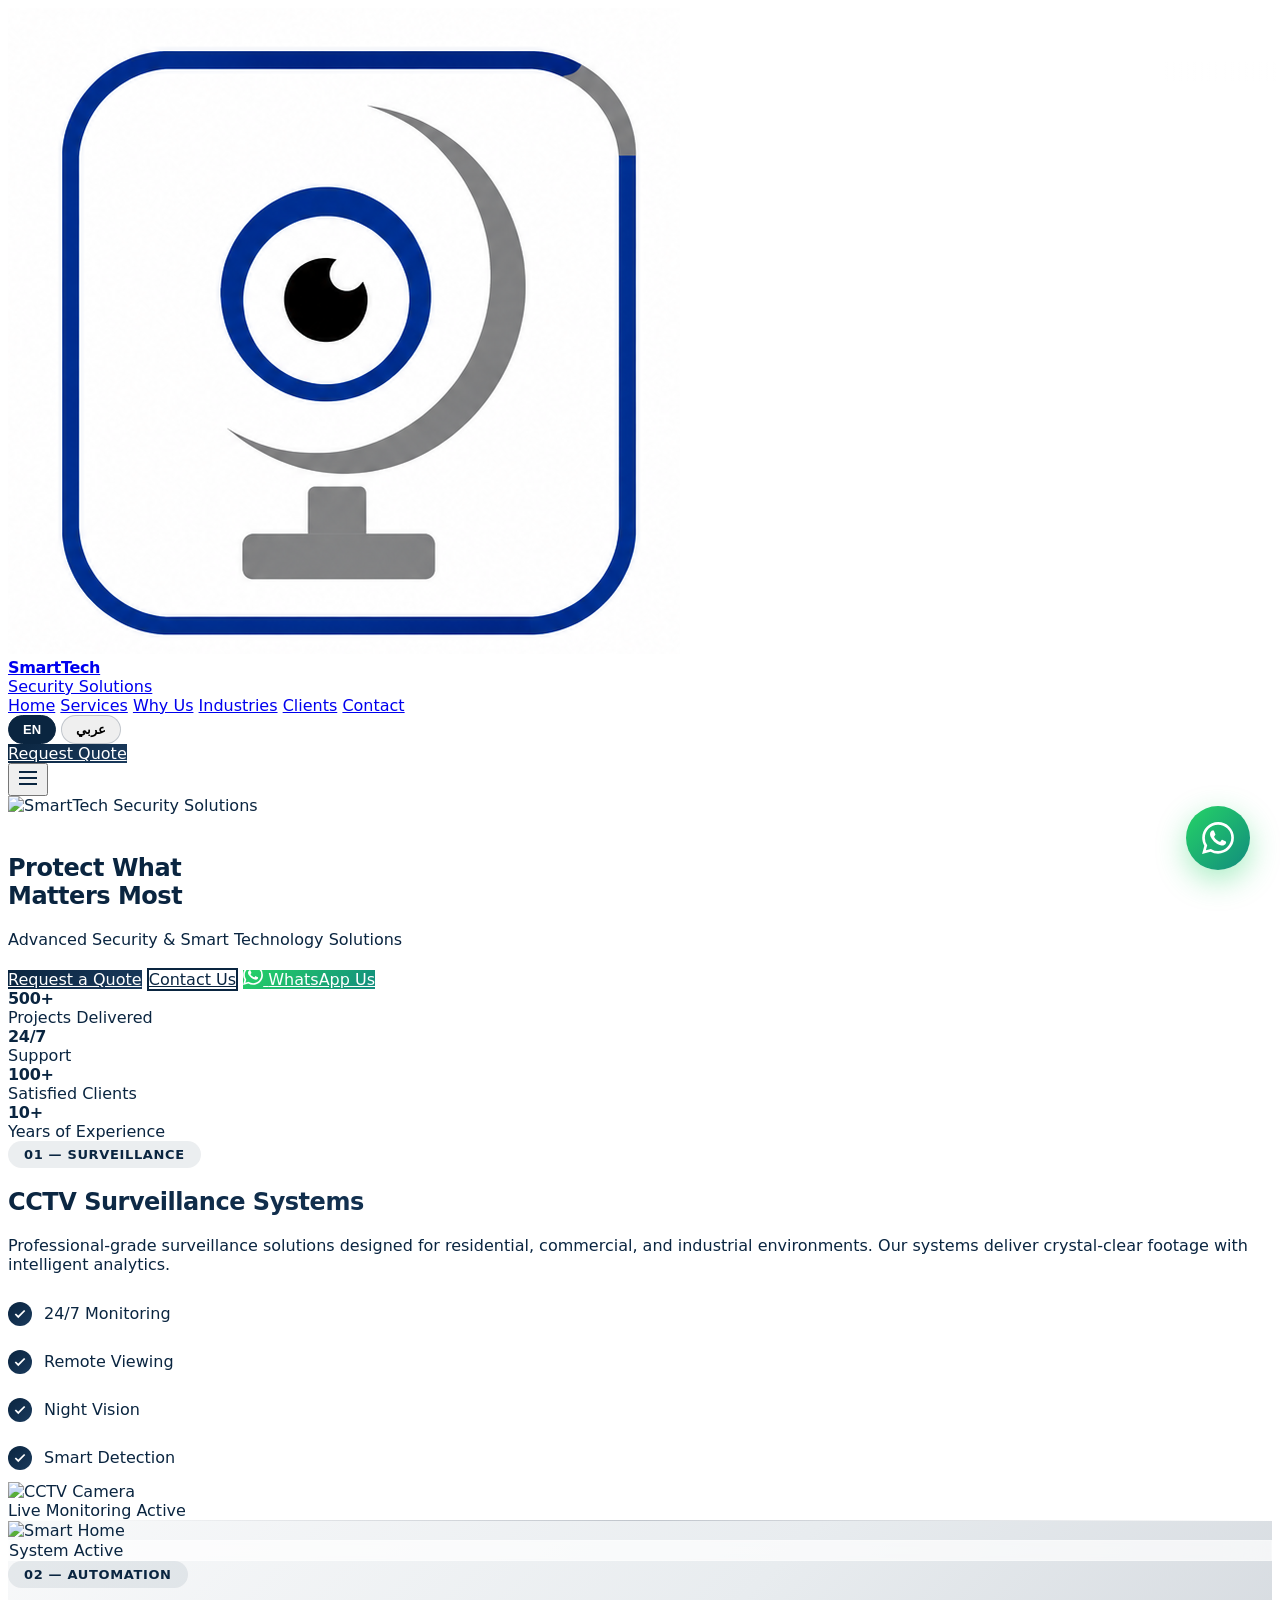
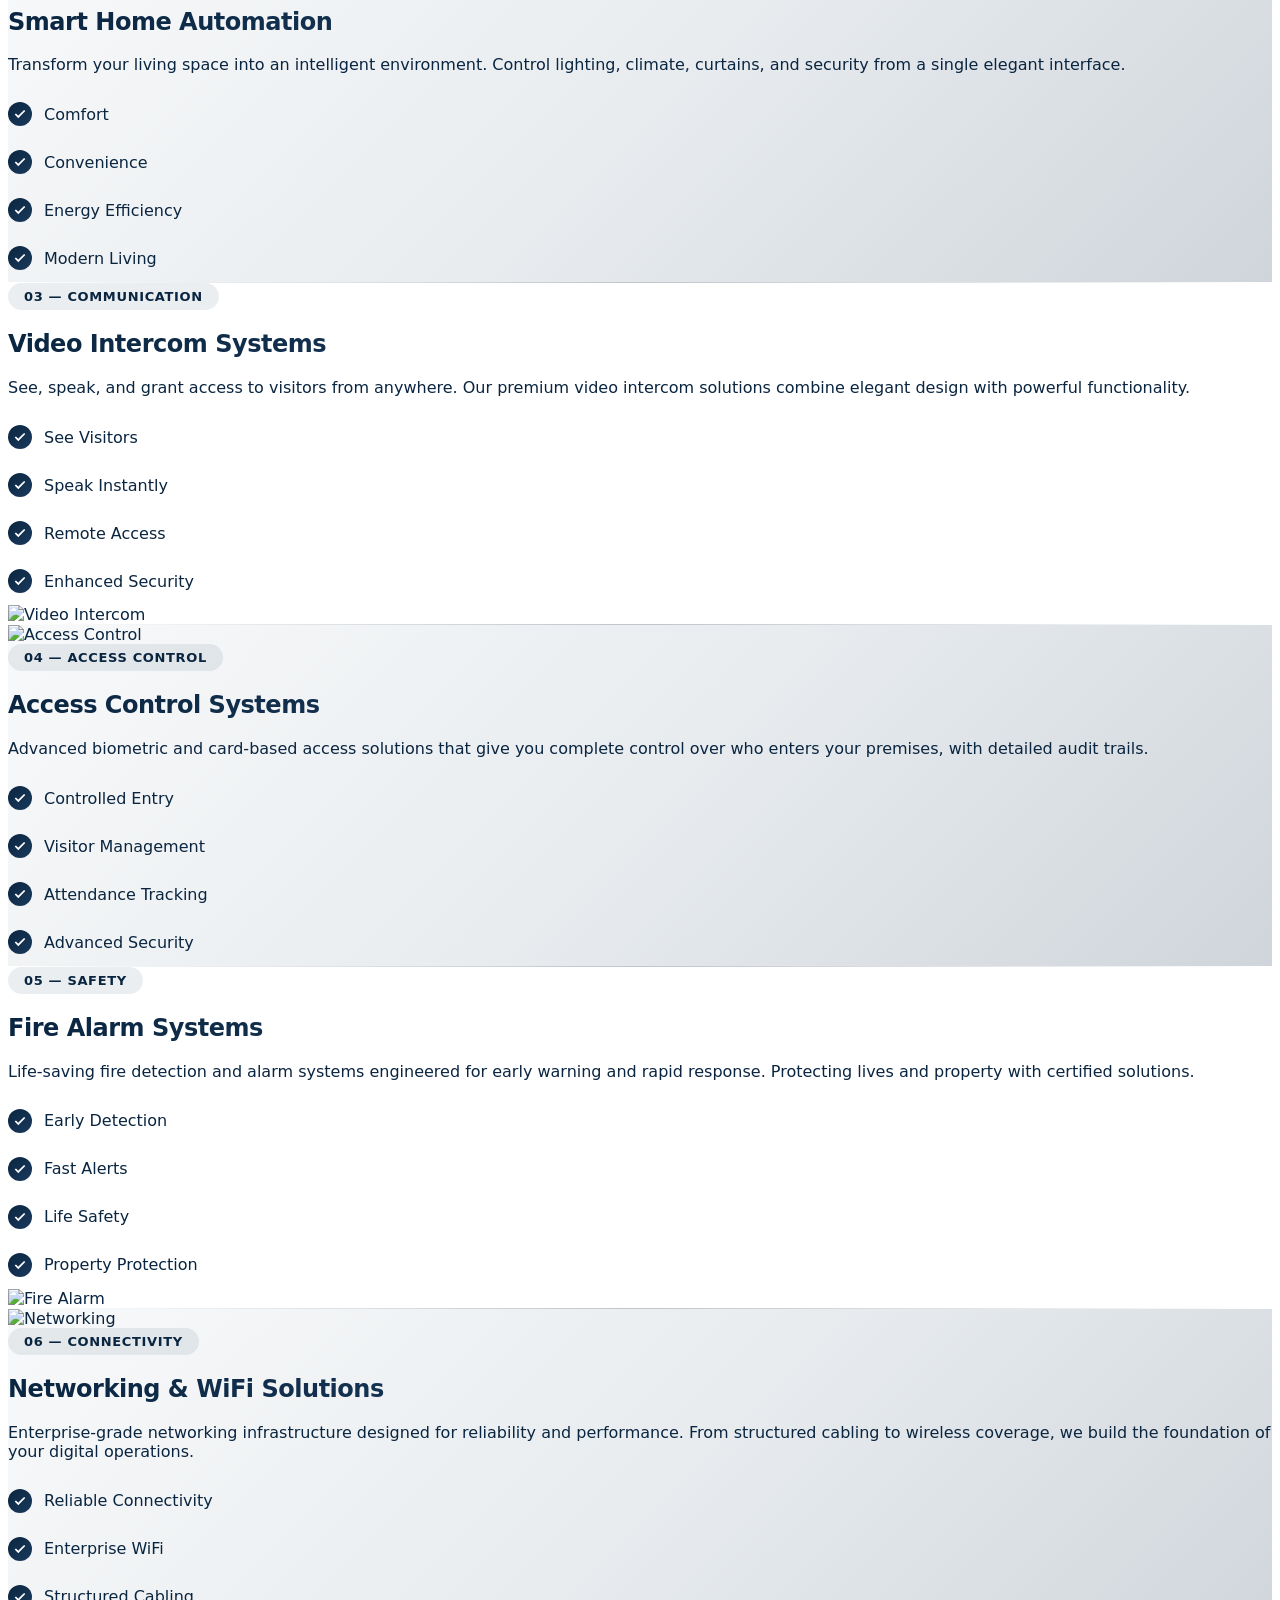
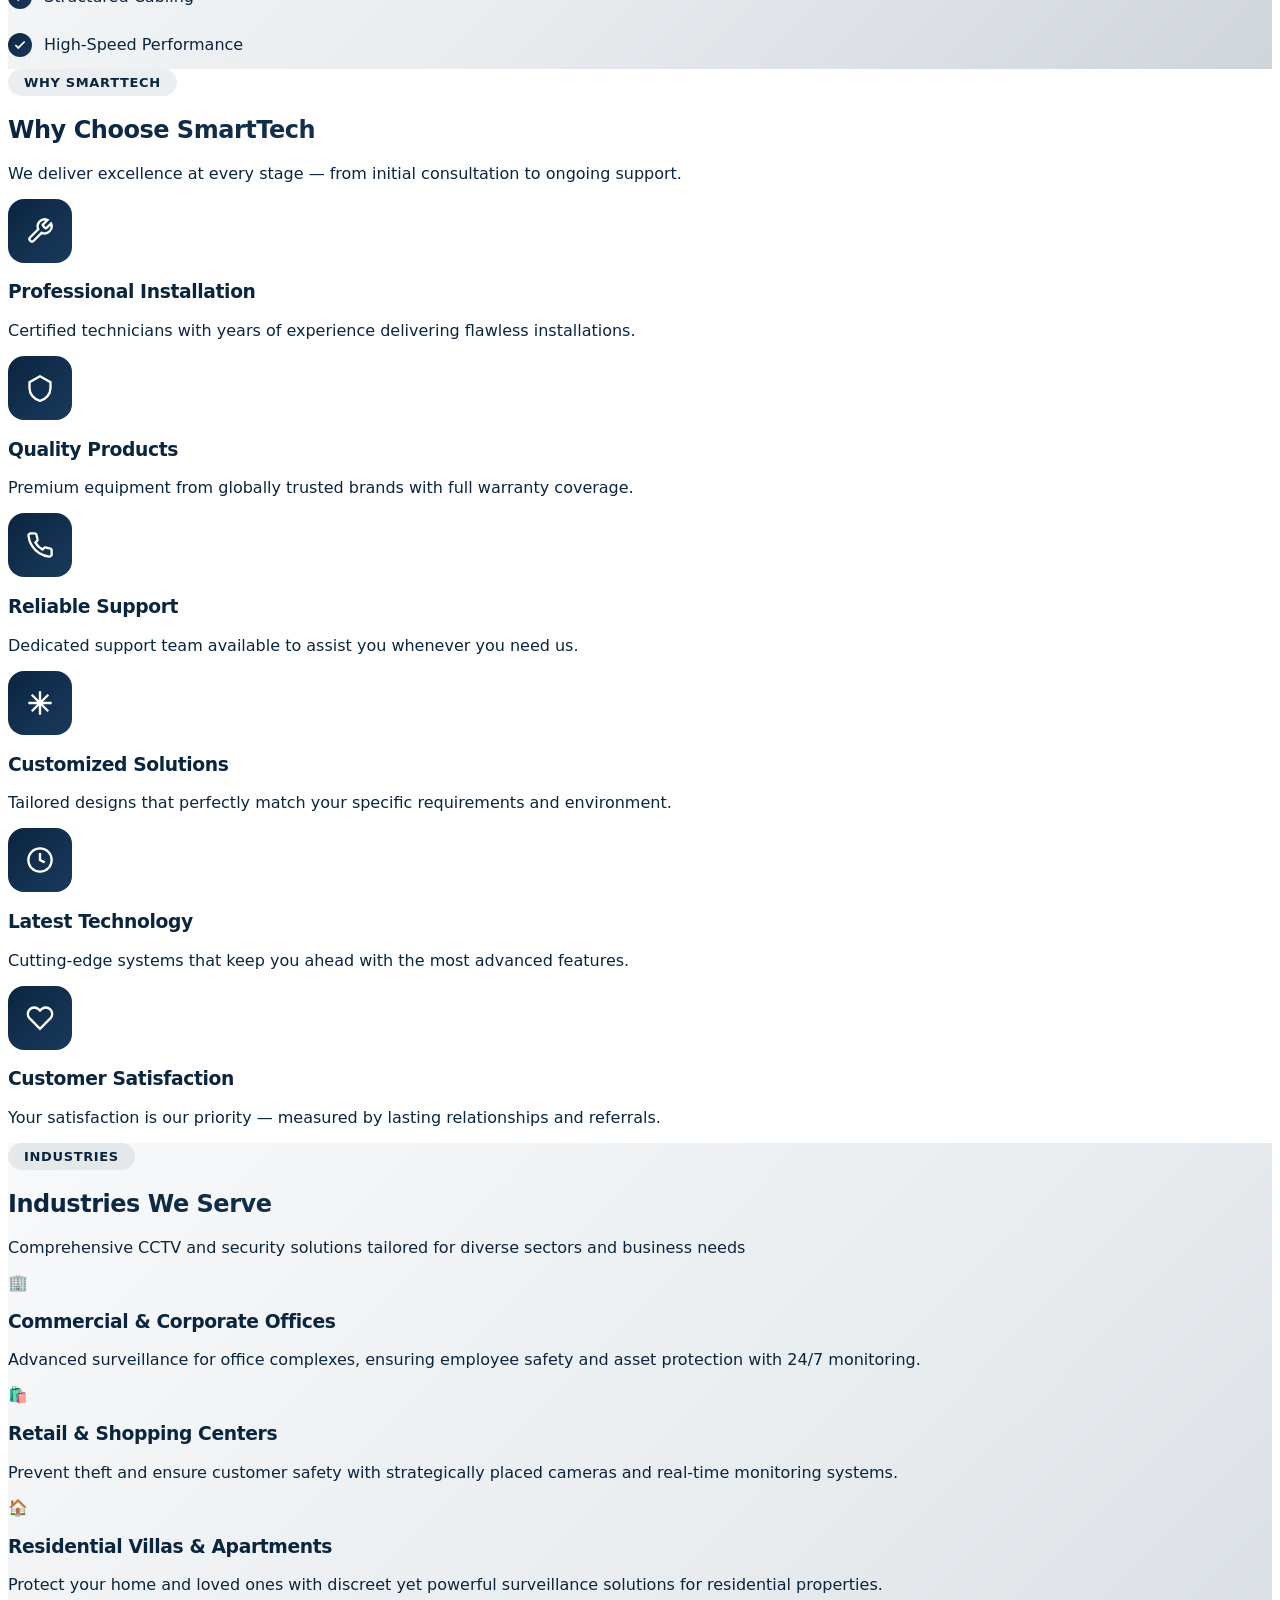
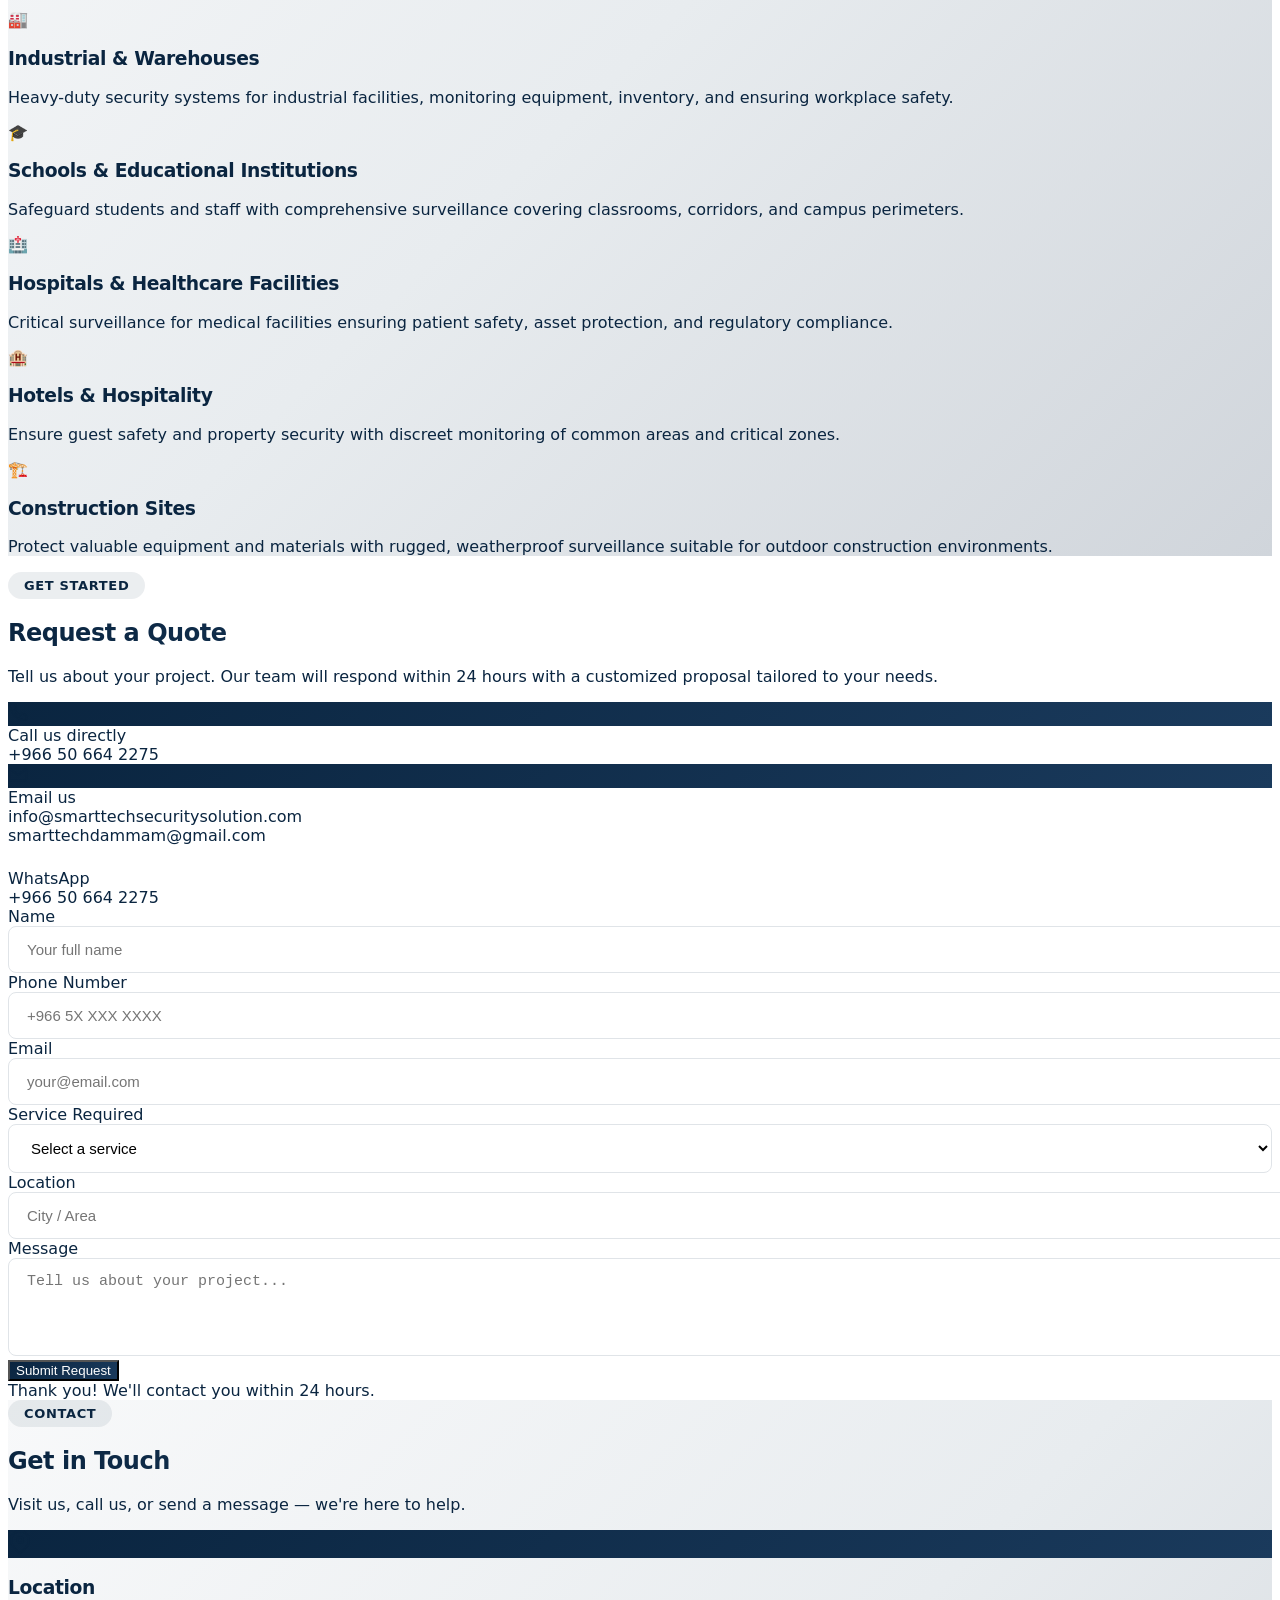
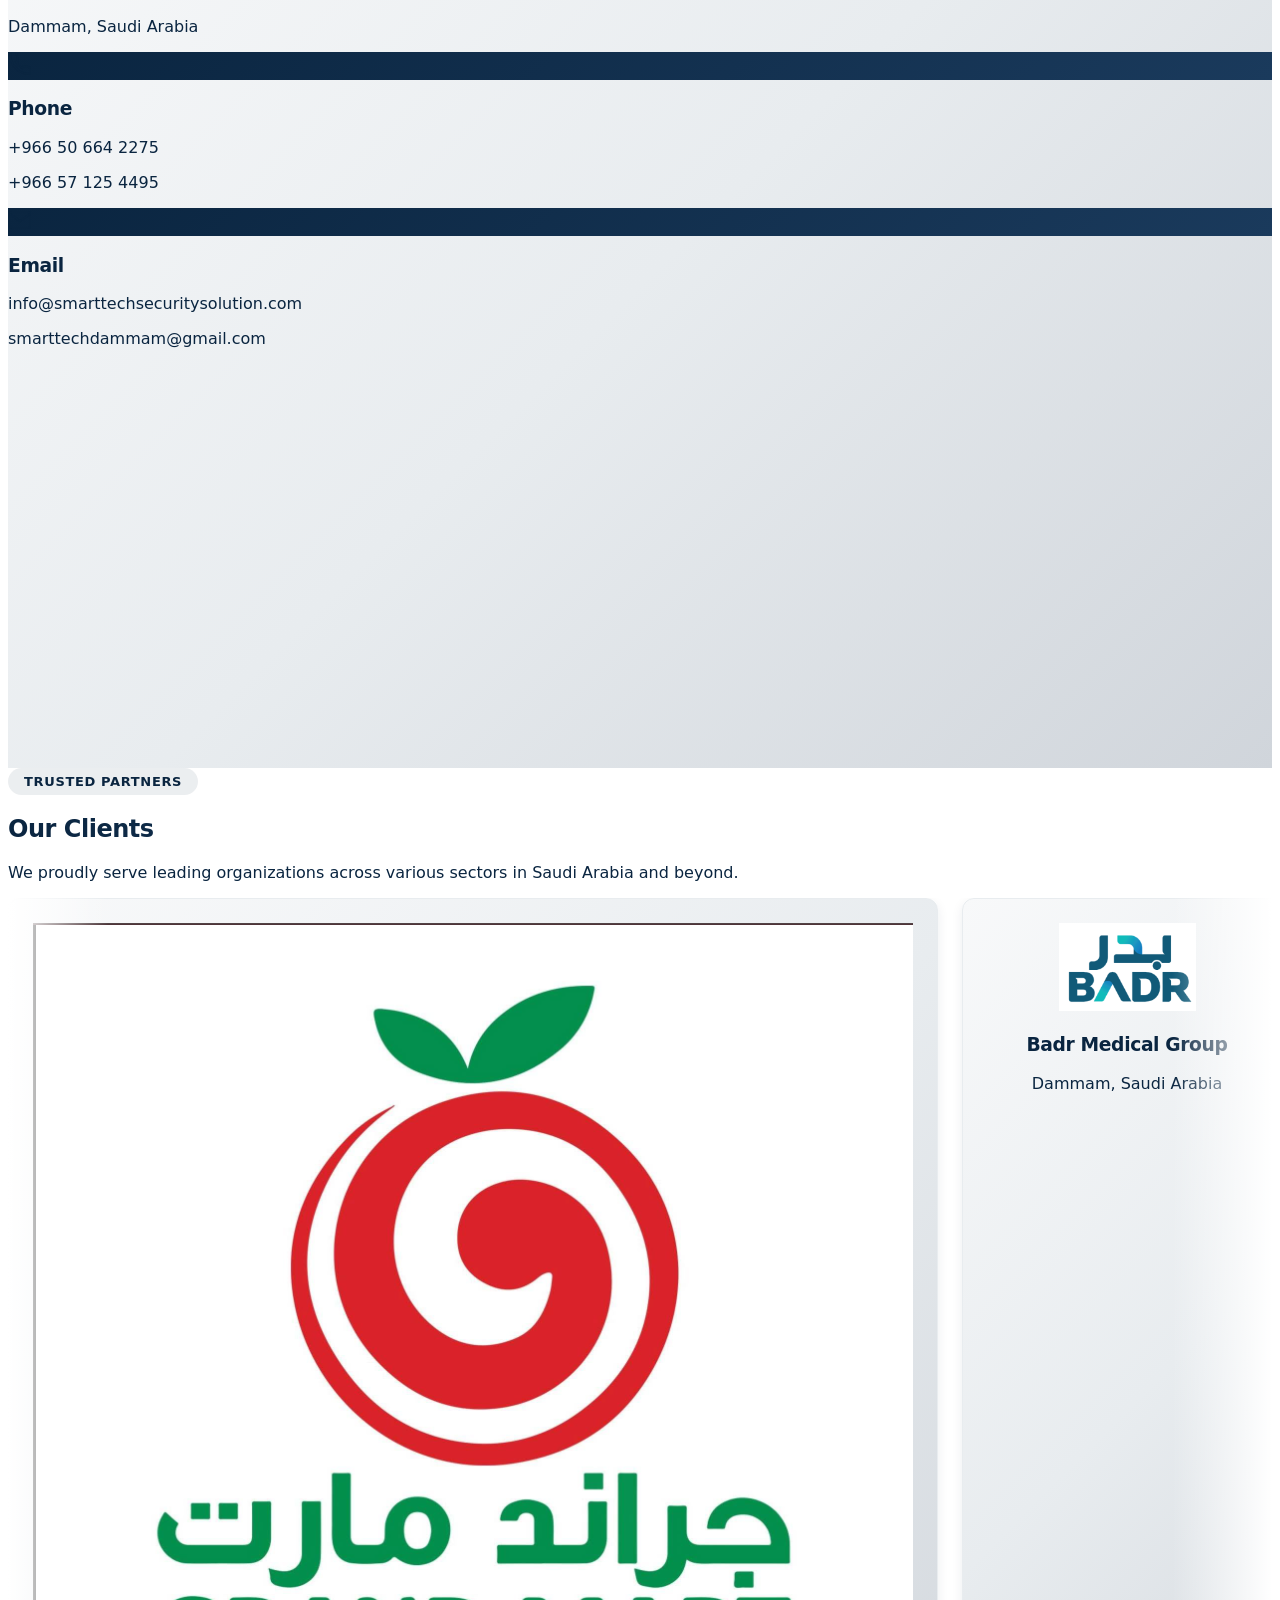
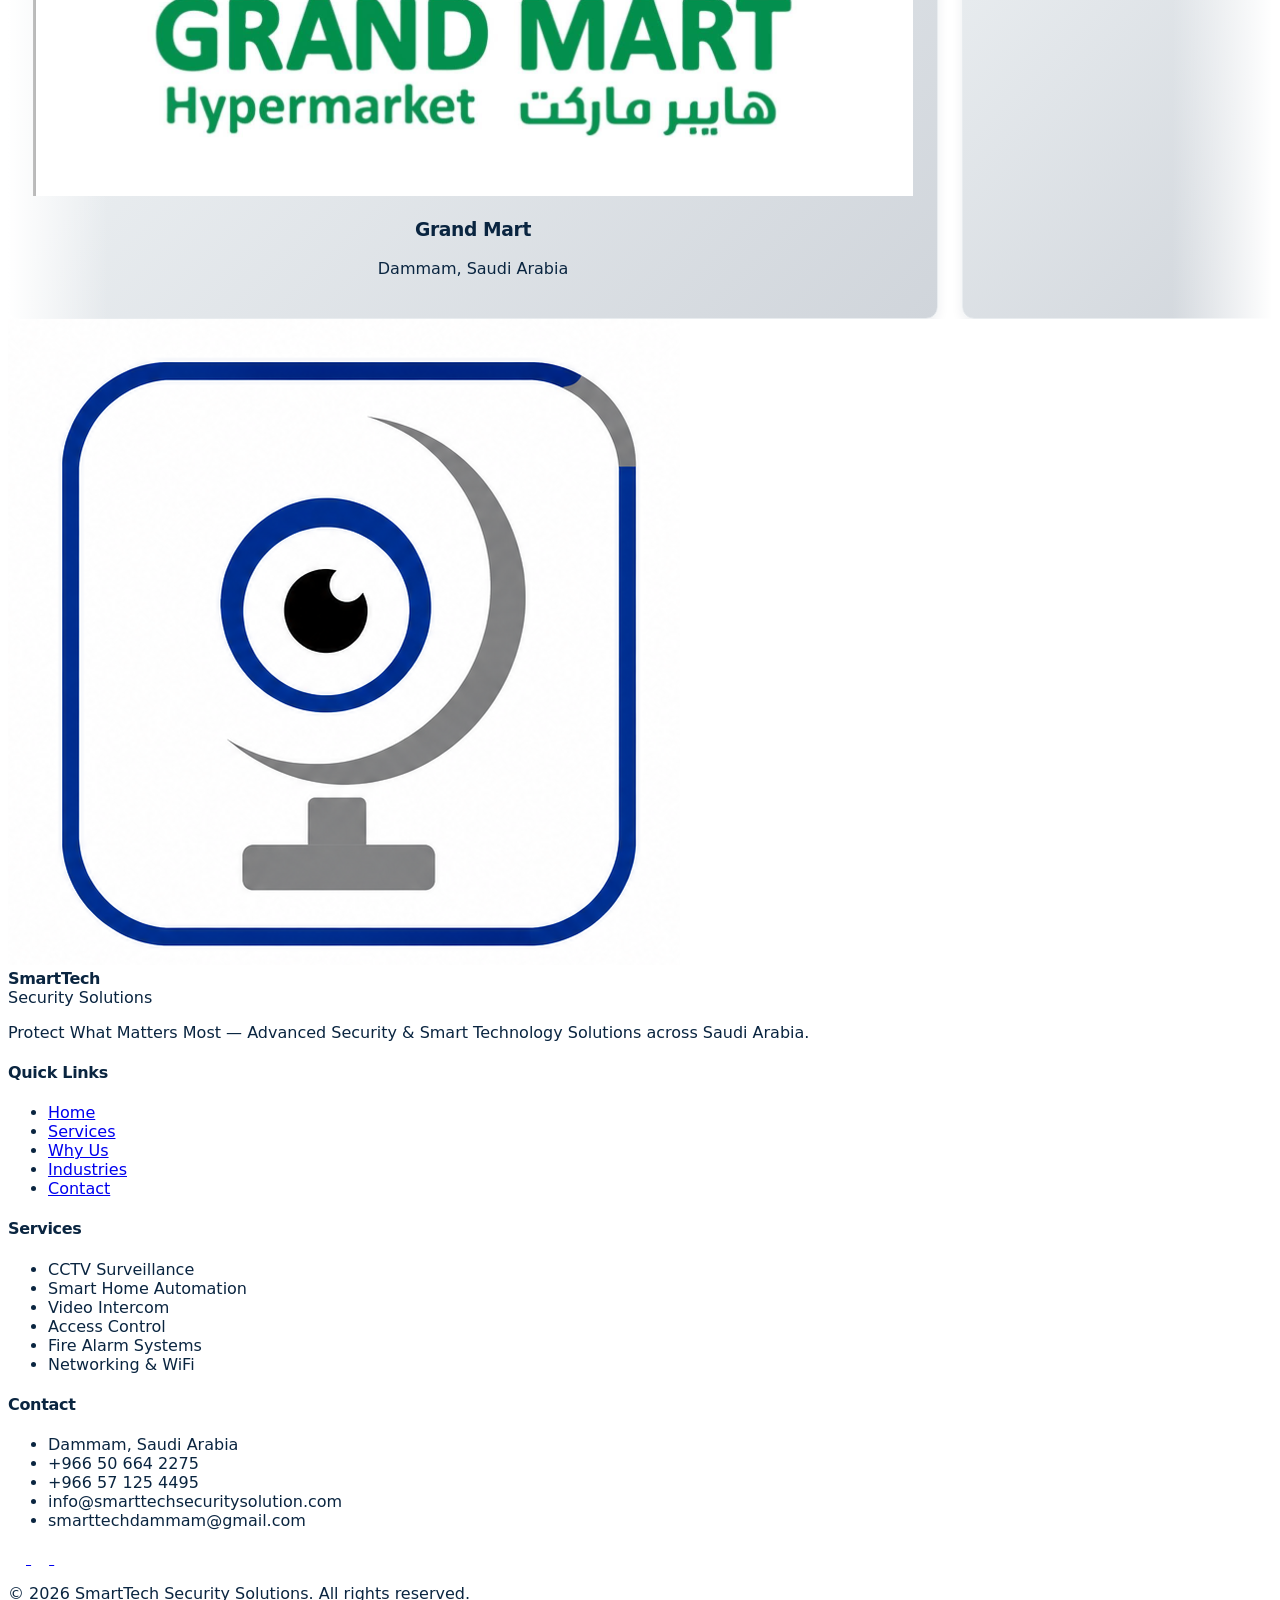
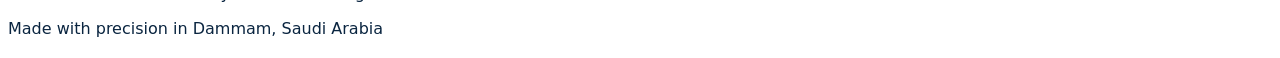
==== commit 80e4e2be: "Update print statement from 'Hello' to 'Goodbye'" ====
--- a/index.html
+++ b/index.html
@@ -831,6 +831,7 @@
             </div>
             <div>
               <div class="text-sm text-gray-500" data-i18n="quoteEmail">Email us</div>
+              <div class="font-semibold">info@smarttechsecuritysolution.com</div>
               <div class="font-semibold">smarttechdammam@gmail.com</div>
             </div>
           </div>
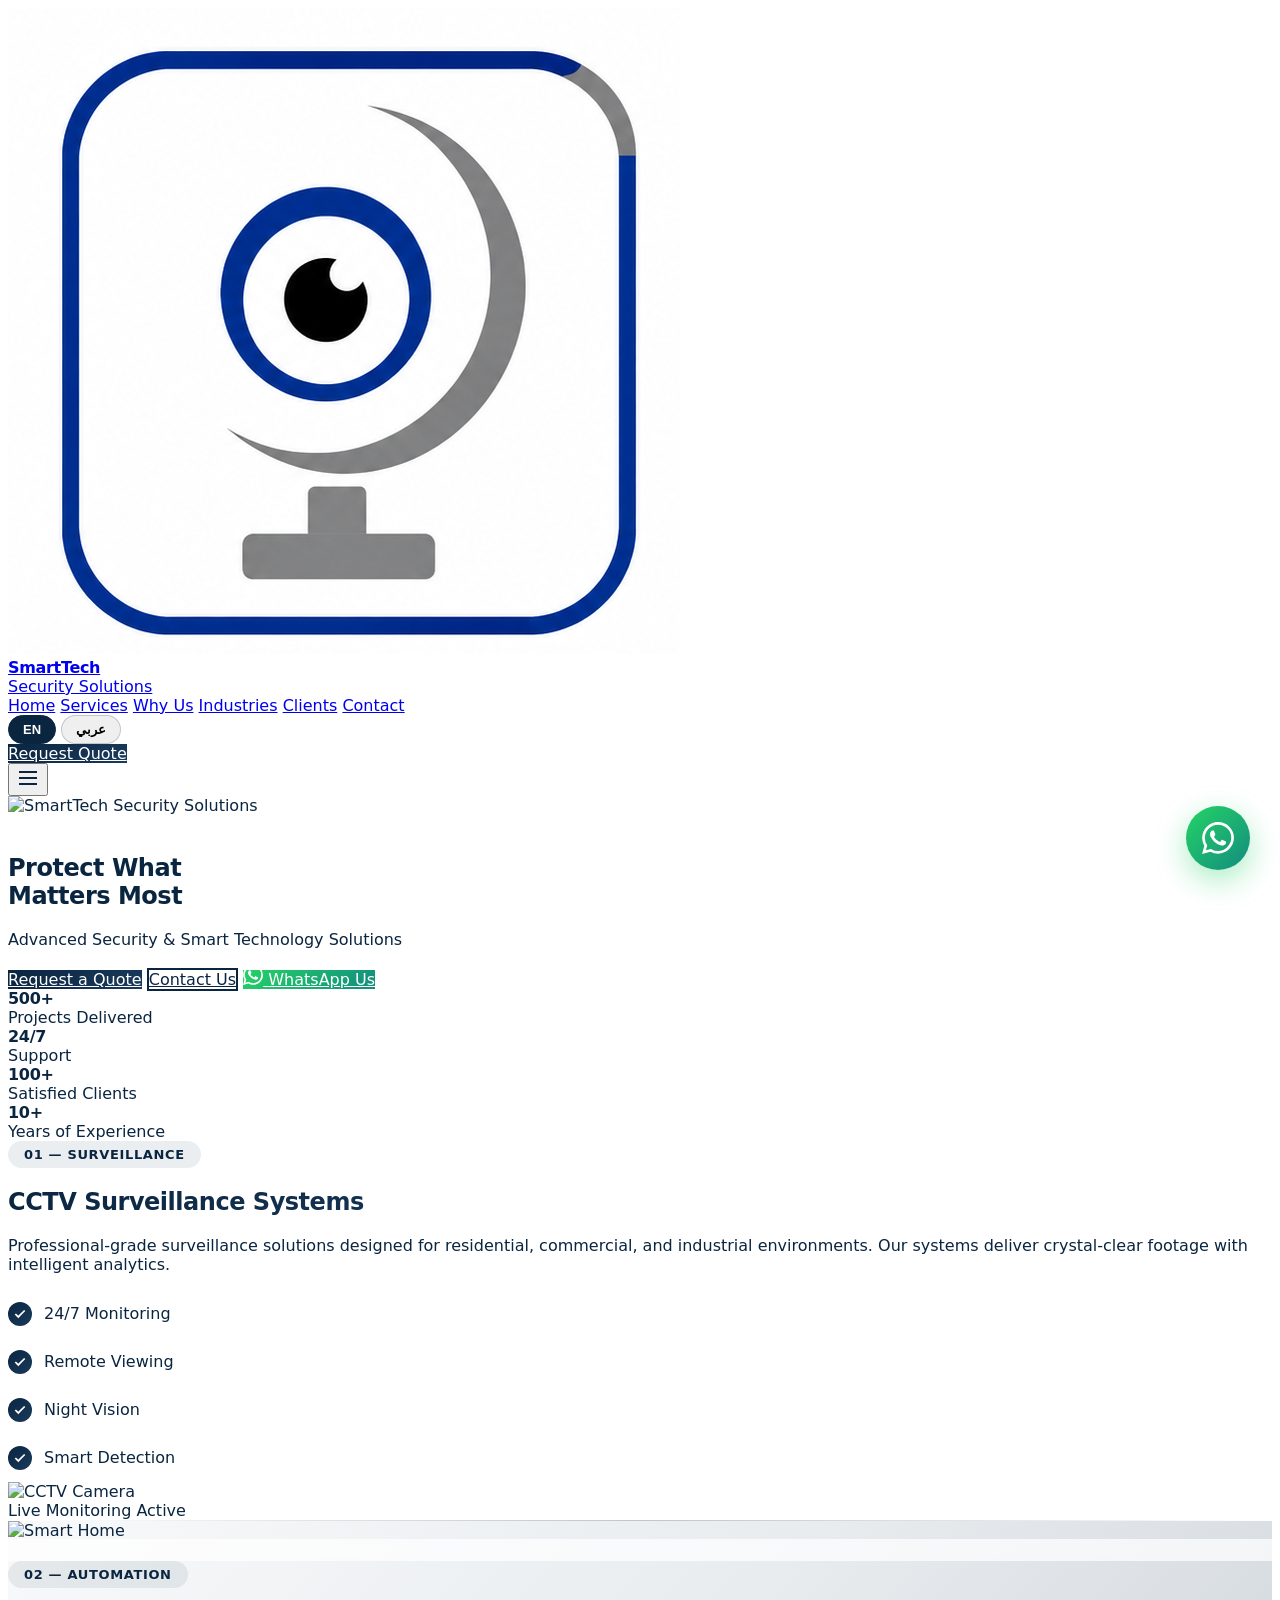
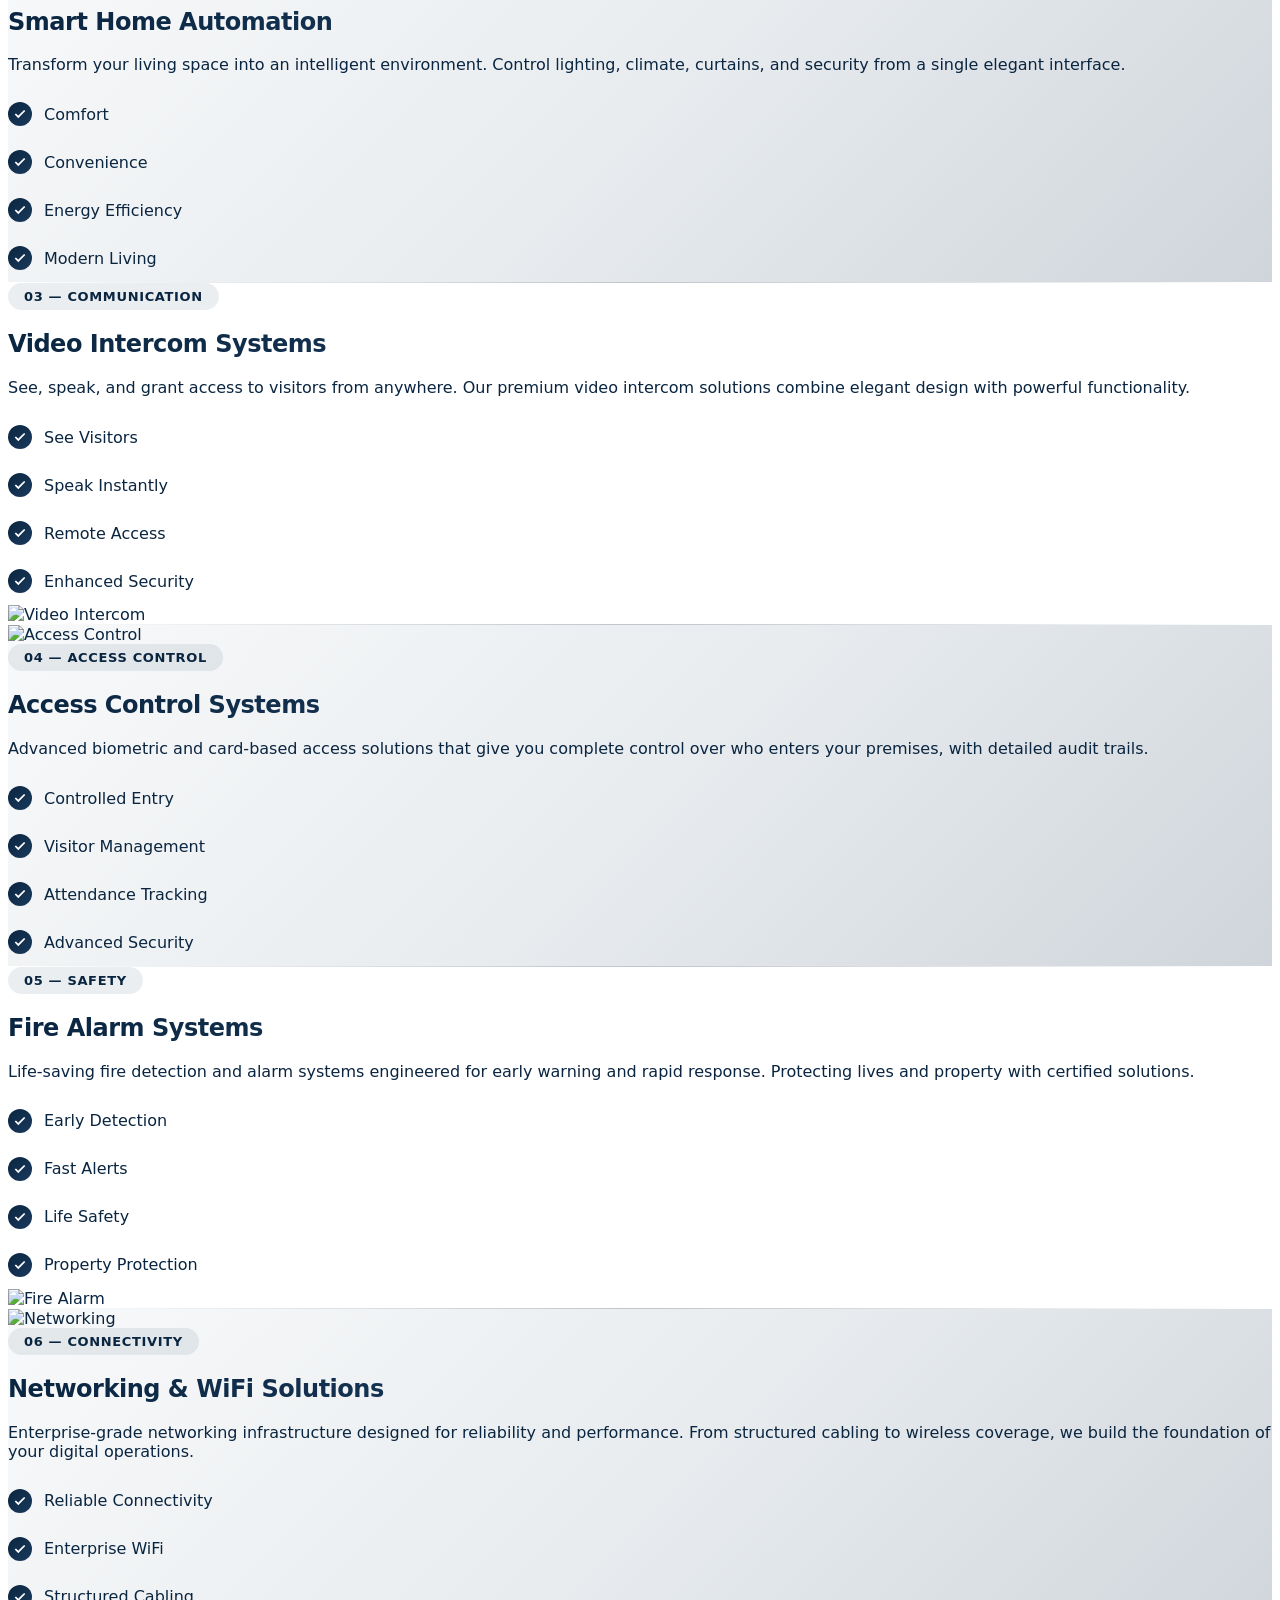
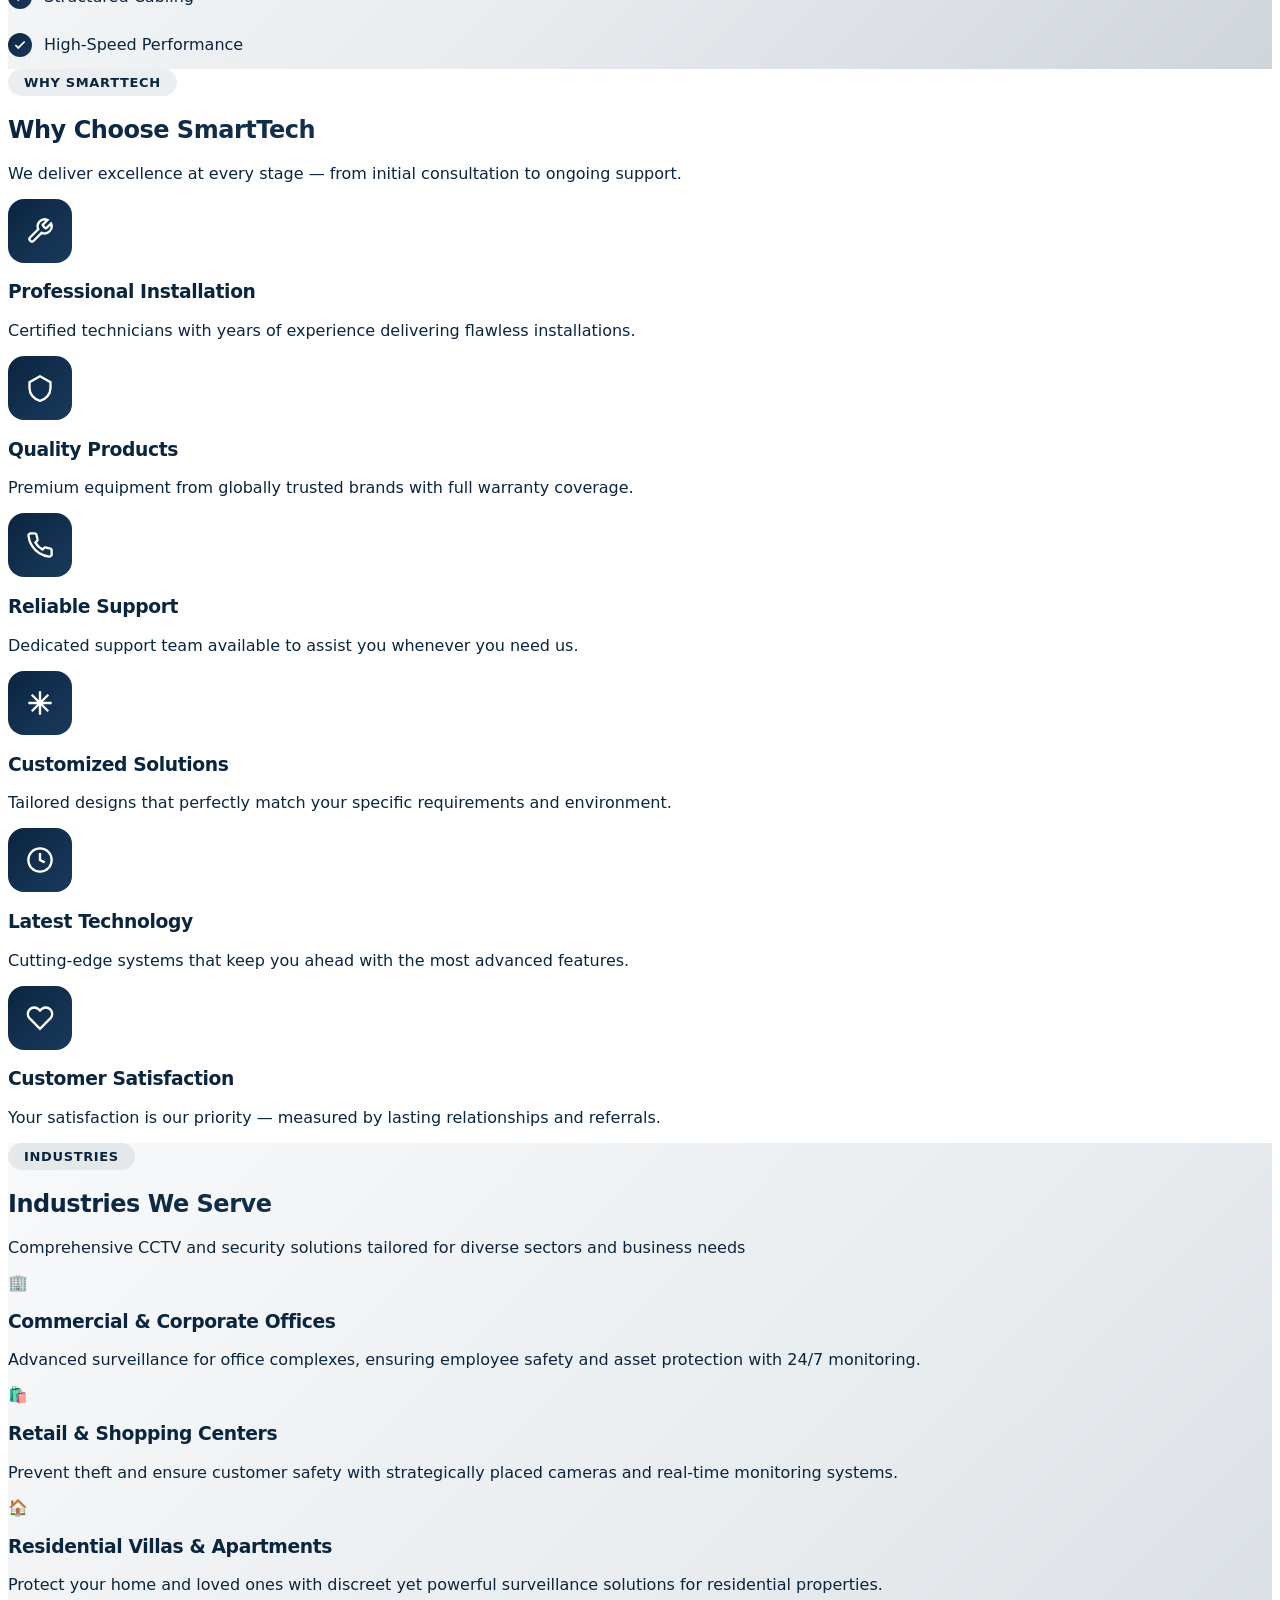
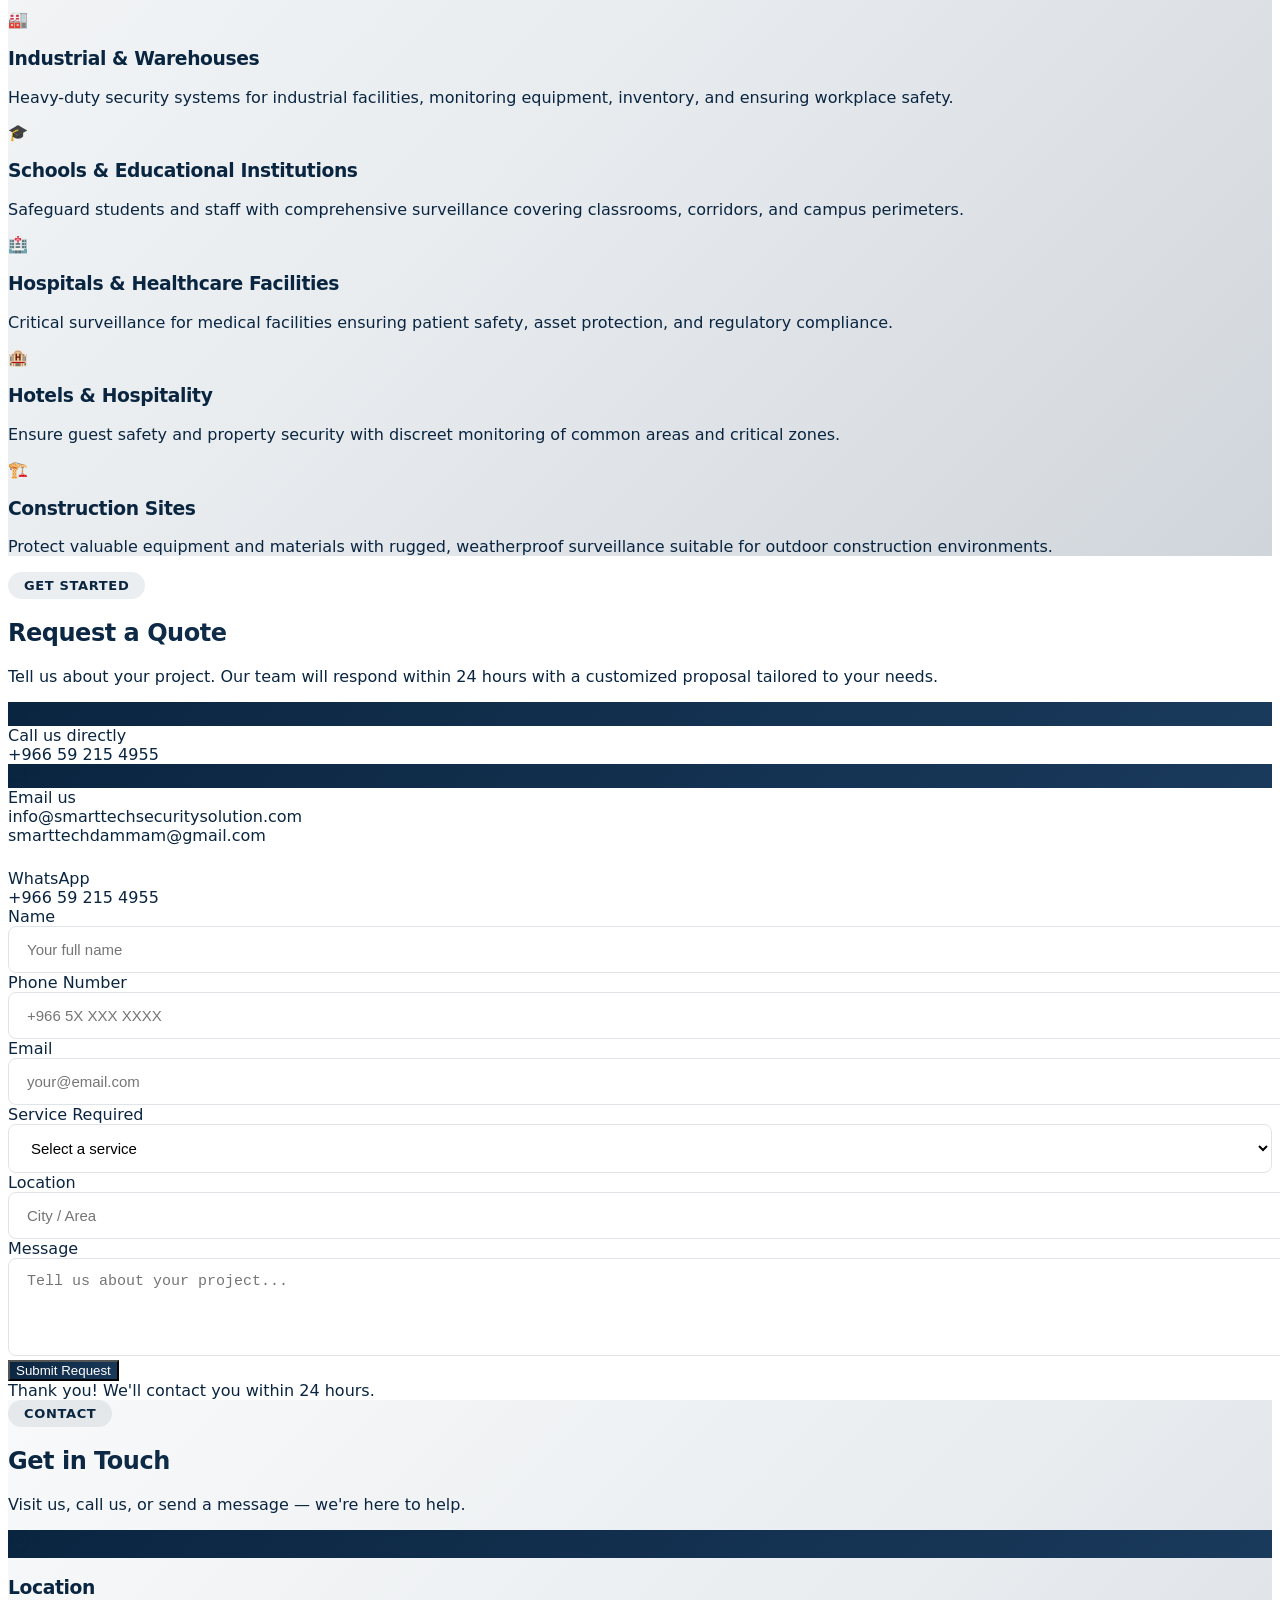
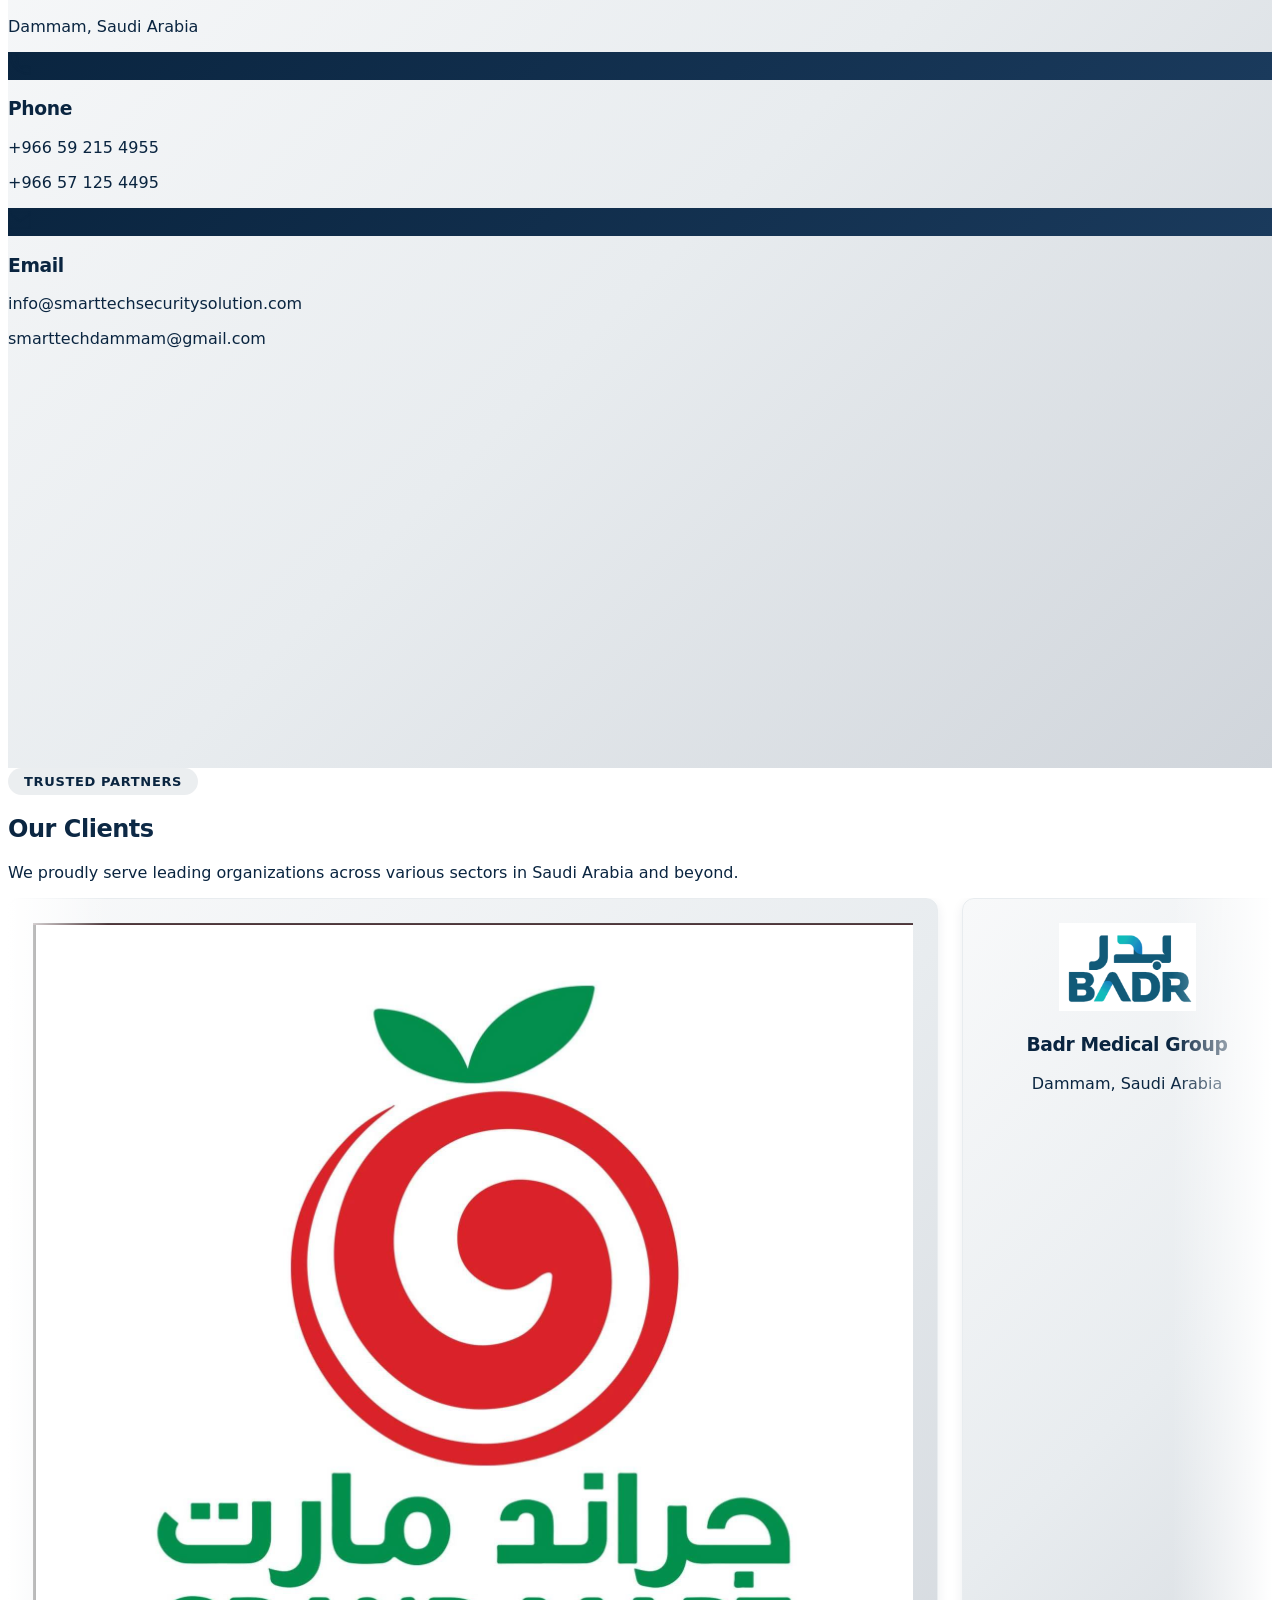
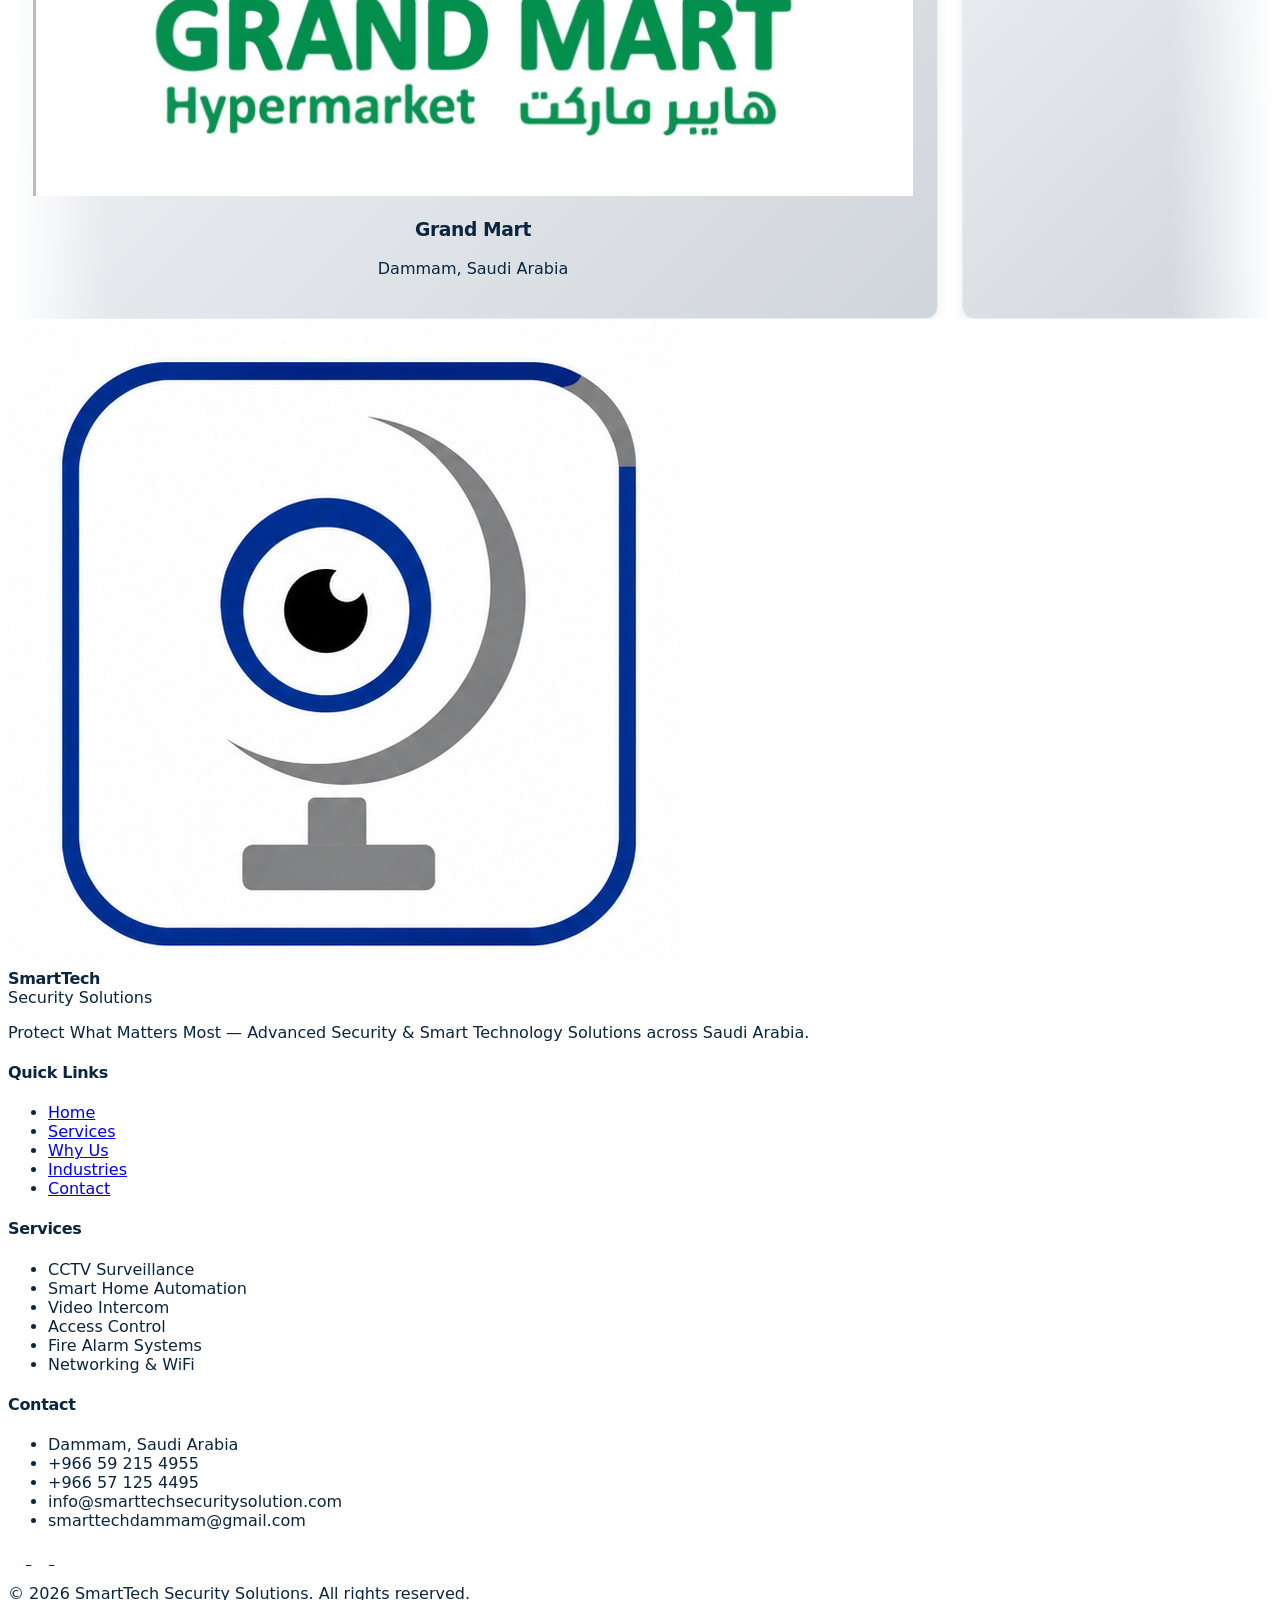
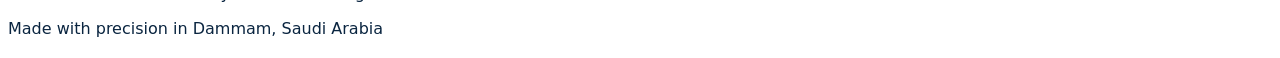
==== commit 4289c04d: "number update" ====
--- a/index.html
+++ b/index.html
@@ -493,7 +493,7 @@
       <div class="fade-up flex flex-wrap gap-4">
         <a href="#quote" class="btn-primary px-8 py-4 rounded-lg font-semibold text-base" data-i18n="heroCta1">Request a Quote</a>
         <a href="#contact" class="btn-outline px-8 py-4 rounded-lg font-semibold text-base bg-white/10 backdrop-blur-md border-white/30 text-white hover:bg-white hover:text-[#0a2540]" data-i18n="heroCta2">Contact Us</a>
-        <a href="https://wa.me/966506642275?text=Hello%20SmartTech%2C%20I%20would%20like%20to%20request%20a%20quotation." target="_blank" class="btn-whatsapp px-8 py-4 rounded-lg font-semibold text-base flex items-center gap-2">
+        <a href="https://wa.me/966592154955?text=Hello%20SmartTech%2C%20I%20would%20like%20to%20request%20a%20quotation." target="_blank" class="btn-whatsapp px-8 py-4 rounded-lg font-semibold text-base flex items-center gap-2">
           <svg width="20" height="20" viewBox="0 0 24 24" fill="white"><path d="M17.472 14.382c-.297-.149-1.758-.867-2.03-.967-.273-.099-.471-.148-.67.15-.197.297-.767.966-.94 1.164-.173.199-.347.223-.644.075-.297-.15-1.255-.463-2.39-1.475-.883-.788-1.48-1.761-1.653-2.059-.173-.297-.018-.458.13-.606.134-.133.298-.347.446-.52.149-.174.198-.298.298-.497.099-.198.05-.371-.025-.52-.075-.149-.669-1.612-.916-2.207-.242-.579-.487-.5-.669-.51-.173-.008-.371-.01-.57-.01-.198 0-.52.074-.792.372-.272.297-1.04 1.016-1.04 2.479 0 1.462 1.065 2.875 1.213 3.074.149.198 2.096 3.2 5.077 4.487.709.306 1.262.489 1.694.625.712.227 1.36.195 1.871.118.571-.085 1.758-.719 2.006-1.413.248-.694.248-1.289.173-1.413-.074-.124-.272-.198-.57-.347m-5.421 7.403h-.004a9.87 9.87 0 01-5.031-1.378l-.361-.214-3.741.982.998-3.648-.235-.374a9.86 9.86 0 01-1.51-5.26c.001-5.45 4.436-9.884 9.888-9.884 2.64 0 5.122 1.03 6.988 2.898a9.825 9.825 0 012.893 6.994c-.003 5.45-4.437 9.884-9.885 9.884m8.413-18.297A11.815 11.815 0 0012.05 0C5.495 0 .16 5.335.157 11.892c0 2.096.547 4.142 1.588 5.945L.057 24l6.305-1.654a11.882 11.882 0 005.683 1.448h.005c6.554 0 11.89-5.335 11.893-11.893a11.821 11.821 0 00-3.48-8.413Z"/></svg>
           <span data-i18n="heroCta3">WhatsApp Us</span>
         </a>
@@ -822,7 +822,7 @@
             </div>
             <div>
               <div class="text-sm text-gray-500" data-i18n="quoteCall">Call us directly</div>
-              <div class="font-semibold">+966 50 664 2275</div>
+              <div class="font-semibold">+966 59 215 4955</div>
             </div>
           </div>
           <div class="flex items-center gap-4">
@@ -841,7 +841,7 @@
             </div>
             <div>
               <div class="text-sm text-gray-500" data-i18n="quoteWhatsapp">WhatsApp</div>
-              <div class="font-semibold">+966 50 664 2275</div>
+              <div class="font-semibold">+966 59 215 4955</div>
             </div>
           </div>
         </div>
@@ -918,7 +918,7 @@
           <svg width="24" height="24" viewBox="0 0 24 24" fill="none" stroke="currentColor" stroke-width="2"><path d="M22 16.92v3a2 2 0 01-2.18 2 19.79 19.79 0 01-8.63-3.07 19.5 19.5 0 01-6-6 19.79 19.79 0 01-3.07-8.67A2 2 0 014.11 2h3a2 2 0 012 1.72c.127.96.361 1.903.7 2.81a2 2 0 01-.45 2.11L8.09 9.91a16 16 0 006 6l1.27-1.27a2 2 0 012.11-.45c.907.339 1.85.573 2.81.7A2 2 0 0122 16.92z"/></svg>
         </div>
         <h3 class="font-display text-lg mb-2" data-i18n="contactPhoneTitle">Phone</h3>
-        <p class="text-gray-600">+966 50 664 2275</p>
+        <p class="text-gray-600">+966 59 215 4955</p>
         <p class="text-gray-600">+966 57 125 4495</p>
       </div>
       <div class="card-hover bg-white rounded-2xl p-8 border border-gray-100 fade-up">
@@ -1082,7 +1082,7 @@
         <h4 class="font-display text-sm uppercase tracking-wider mb-5" data-i18n="footerContact">Contact</h4>
         <ul class="space-y-3 text-sm text-white/70">
           <li data-i18n="contactLoc">Dammam, Saudi Arabia</li>
-          <li>+966 50 664 2275</li>
+          <li>+966 59 215 4955</li>
           <li>+966 57 125 4495</li>
           <li class="break-all">info@smarttechsecuritysolution.com</li>
           <li class="break-all">smarttechdammam@gmail.com</li>
@@ -1091,7 +1091,7 @@
           <a href="https://www.instagram.com/smarttechdammam/" target="_blank" rel="noreferrer" class="w-10 h-10 rounded-lg bg-white/10 hover:bg-[#E1306C] flex items-center justify-center transition" aria-label="Instagram">
             <svg width="18" height="18" viewBox="0 0 24 24" fill="white"><path d="M12 2.163c3.204 0 3.584.012 4.85.07 1.17.055 1.97.24 2.43.403a4.92 4.92 0 011.802 1.17 4.92 4.92 0 011.17 1.802c.163.46.348 1.26.403 2.43.058 1.266.07 1.646.07 4.85s-.012 3.584-.07 4.85c-.055 1.17-.24 1.97-.403 2.43a4.92 4.92 0 01-1.17 1.802 4.92 4.92 0 01-1.802 1.17c-.46.163-1.26.348-2.43.403-1.266.058-1.646.07-4.85.07s-3.584-.012-4.85-.07c-1.17-.055-1.97-.24-2.43-.403a4.92 4.92 0 01-1.802-1.17 4.92 4.92 0 01-1.17-1.802c-.163-.46-.348-1.26-.403-2.43C2.175 15.747 2.163 15.367 2.163 12s.012-3.584.07-4.85c.055-1.17.24-1.97.403-2.43a4.92 4.92 0 011.17-1.802 4.92 4.92 0 011.802-1.17c.46-.163 1.26-.348 2.43-.403C8.416 2.175 8.796 2.163 12 2.163zm0-2.163C8.741 0 8.332.013 7.052.072 5.775.13 4.696.343 3.75.741a7.072 7.072 0 00-2.59 1.693A7.072 7.072 0 00.741 5.75C.343 6.696.13 7.775.072 9.052.013 10.332 0 10.741 0 14s.013 3.668.072 4.948c.058 1.277.271 2.356.669 3.302a7.072 7.072 0 001.693 2.59 7.072 7.072 0 002.59 1.693c.946.398 2.025.611 3.302.669C8.332 23.987 8.741 24 12 24s3.668-.013 4.948-.072c1.277-.058 2.356-.271 3.302-.669a7.072 7.072 0 002.59-1.693 7.072 7.072 0 001.693-2.59c.398-.946.611-2.025.669-3.302.059-1.28.072-1.689.072-4.948s-.013-3.668-.072-4.948c-.058-1.277-.271-2.356-.669-3.302a7.072 7.072 0 00-1.693-2.59A7.072 7.072 0 0019.25.741c-.946-.398-2.025-.611-3.302-.669C15.668.013 15.259 0 12 0zm0 5.838a6.162 6.162 0 100 12.324 6.162 6.162 0 000-12.324zm0 10.162a3.999 3.999 0 110-7.998 3.999 3.999 0 010 7.998zm6.406-11.845a1.44 1.44 0 11-2.882 0 1.44 1.44 0 012.882 0z"/></svg>
           </a>            
-          <a href="https://wa.me/966506642275?text=Hello%20SmartTech%2C%20I%20would%20like%20to%20request%20a%20quotation." target="_blank" class="w-10 h-10 rounded-lg bg-white/10 hover:bg-[#25D366] flex items-center justify-center transition">
+          <a href="https://wa.me/966592154955?text=Hello%20SmartTech%2C%20I%20would%20like%20to%20request%20a%20quotation." target="_blank" class="w-10 h-10 rounded-lg bg-white/10 hover:bg-[#25D366] flex items-center justify-center transition">
             <svg width="18" height="18" viewBox="0 0 24 24" fill="white"><path d="M17.472 14.382c-.297-.149-1.758-.867-2.03-.967-.273-.099-.471-.148-.67.15-.197.297-.767.966-.94 1.164-.173.199-.347.223-.644.075-.297-.15-1.255-.463-2.39-1.475-.883-.788-1.48-1.761-1.653-2.059-.173-.297-.018-.458.13-.606.134-.133.298-.347.446-.52.149-.174.198-.298.298-.497.099-.198.05-.371-.025-.52-.075-.149-.669-1.612-.916-2.207-.242-.579-.487-.5-.669-.51-.173-.008-.371-.01-.57-.01-.198 0-.52.074-.792.372-.272.297-1.04 1.016-1.04 2.479 0 1.462 1.065 2.875 1.213 3.074.149.198 2.096 3.2 5.077 4.487.709.306 1.262.489 1.694.625.712.227 1.36.195 1.871.118.571-.085 1.758-.719 2.006-1.413.248-.694.248-1.289.173-1.413-.074-.124-.272-.198-.57-.347m-5.421 7.403h-.004a9.87 9.87 0 01-5.031-1.378l-.361-.214-3.741.982.998-3.648-.235-.374a9.86 9.86 0 01-1.51-5.26c.001-5.45 4.436-9.884 9.888-9.884 2.64 0 5.122 1.03 6.988 2.898a9.825 9.825 0 012.893 6.994c-.003 5.45-4.437 9.884-9.885 9.884m8.413-18.297A11.815 11.815 0 0012.05 0C5.495 0 .16 5.335.157 11.892c0 2.096.547 4.142 1.588 5.945L.057 24l6.305-1.654a11.882 11.882 0 005.683 1.448h.005c6.554 0 11.89-5.335 11.893-11.893a11.821 11.821 0 00-3.48-8.413Z"/></svg>
           </a>
           <a href="tel:+966551716665" class="w-10 h-10 rounded-lg bg-white/10 hover:bg-white/20 flex items-center justify-center transition">
@@ -1108,7 +1108,7 @@
 </footer>
 
 <!-- FLOATING WHATSAPP -->
-<a href="https://wa.me/966506642275?text=Hello%20SmartTech%2C%20I%20would%20like%20to%20request%20a%20quotation." target="_blank" class="floating-whatsapp" aria-label="WhatsApp">
+<a href="https://wa.me/966592154955?text=Hello%20SmartTech%2C%20I%20would%20like%20to%20request%20a%20quotation." target="_blank" class="floating-whatsapp" aria-label="WhatsApp">
   <svg width="32" height="32" viewBox="0 0 24 24" fill="white"><path d="M17.472 14.382c-.297-.149-1.758-.867-2.03-.967-.273-.099-.471-.148-.67.15-.197.297-.767.966-.94 1.164-.173.199-.347.223-.644.075-.297-.15-1.255-.463-2.39-1.475-.883-.788-1.48-1.761-1.653-2.059-.173-.297-.018-.458.13-.606.134-.133.298-.347.446-.52.149-.174.198-.298.298-.497.099-.198.05-.371-.025-.52-.075-.149-.669-1.612-.916-2.207-.242-.579-.487-.5-.669-.51-.173-.008-.371-.01-.57-.01-.198 0-.52.074-.792.372-.272.297-1.04 1.016-1.04 2.479 0 1.462 1.065 2.875 1.213 3.074.149.198 2.096 3.2 5.077 4.487.709.306 1.262.489 1.694.625.712.227 1.36.195 1.871.118.571-.085 1.758-.719 2.006-1.413.248-.694.248-1.289.173-1.413-.074-.124-.272-.198-.57-.347m-5.421 7.403h-.004a9.87 9.87 0 01-5.031-1.378l-.361-.214-3.741.982.998-3.648-.235-.374a9.86 9.86 0 01-1.51-5.26c.001-5.45 4.436-9.884 9.888-9.884 2.64 0 5.122 1.03 6.988 2.898a9.825 9.825 0 012.893 6.994c-.003 5.45-4.437 9.884-9.885 9.884m8.413-18.297A11.815 11.815 0 0012.05 0C5.495 0 .16 5.335.157 11.892c0 2.096.547 4.142 1.588 5.945L.057 24l6.305-1.654a11.882 11.882 0 005.683 1.448h.005c6.554 0 11.89-5.335 11.893-11.893a11.821 11.821 0 00-3.48-8.413Z"/></svg>
 </a>
 
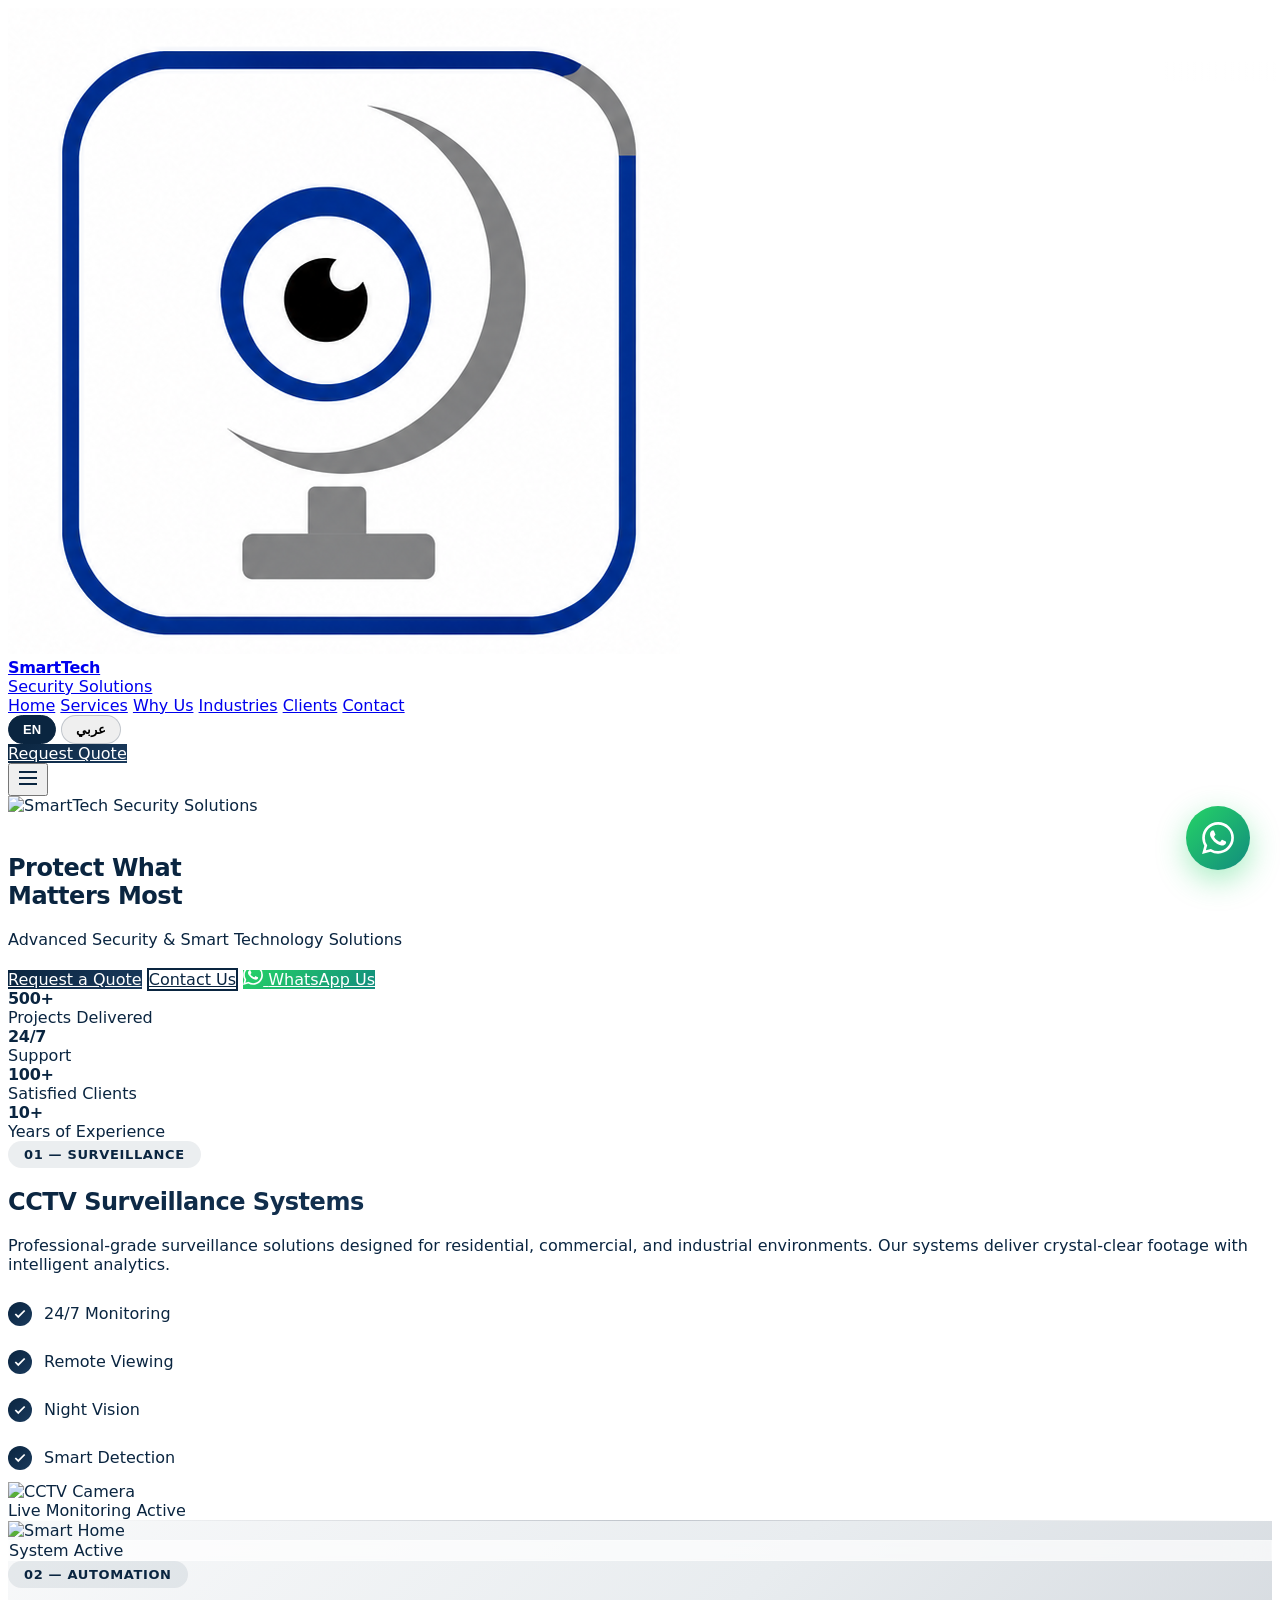
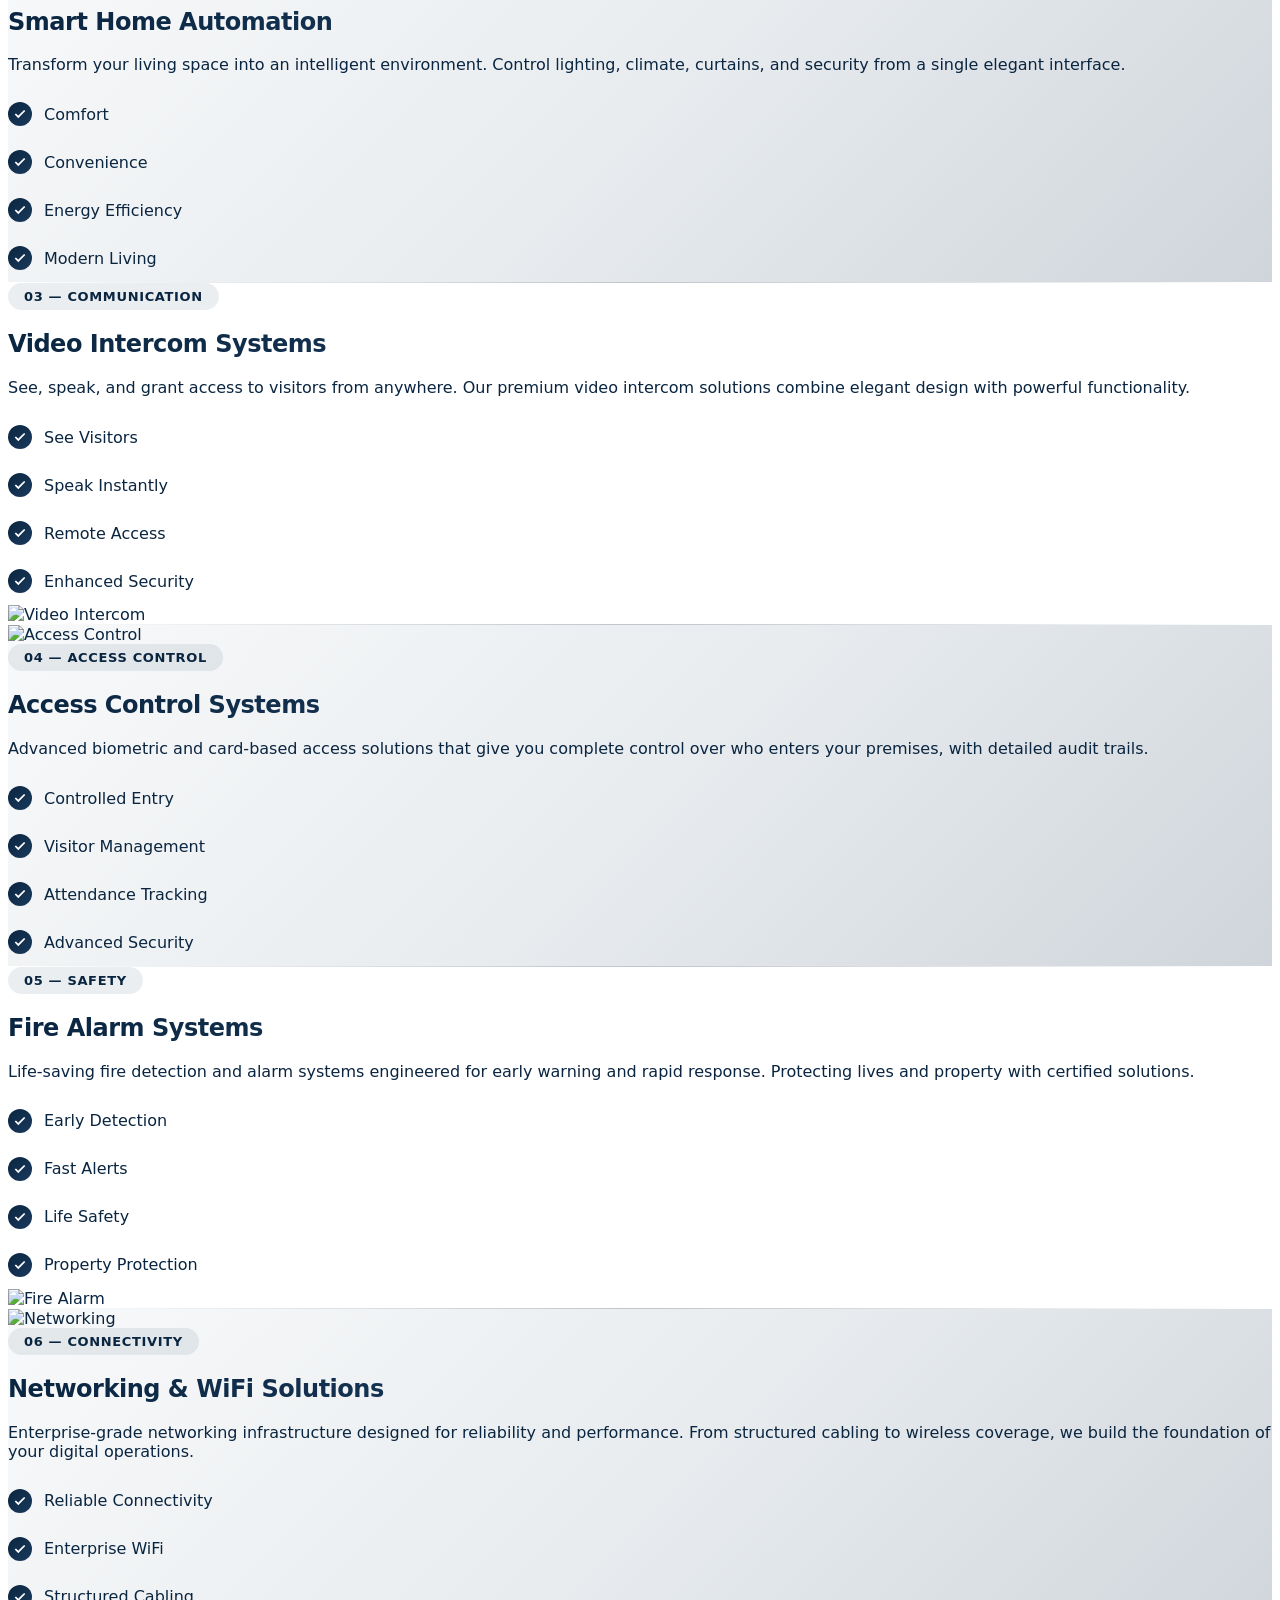
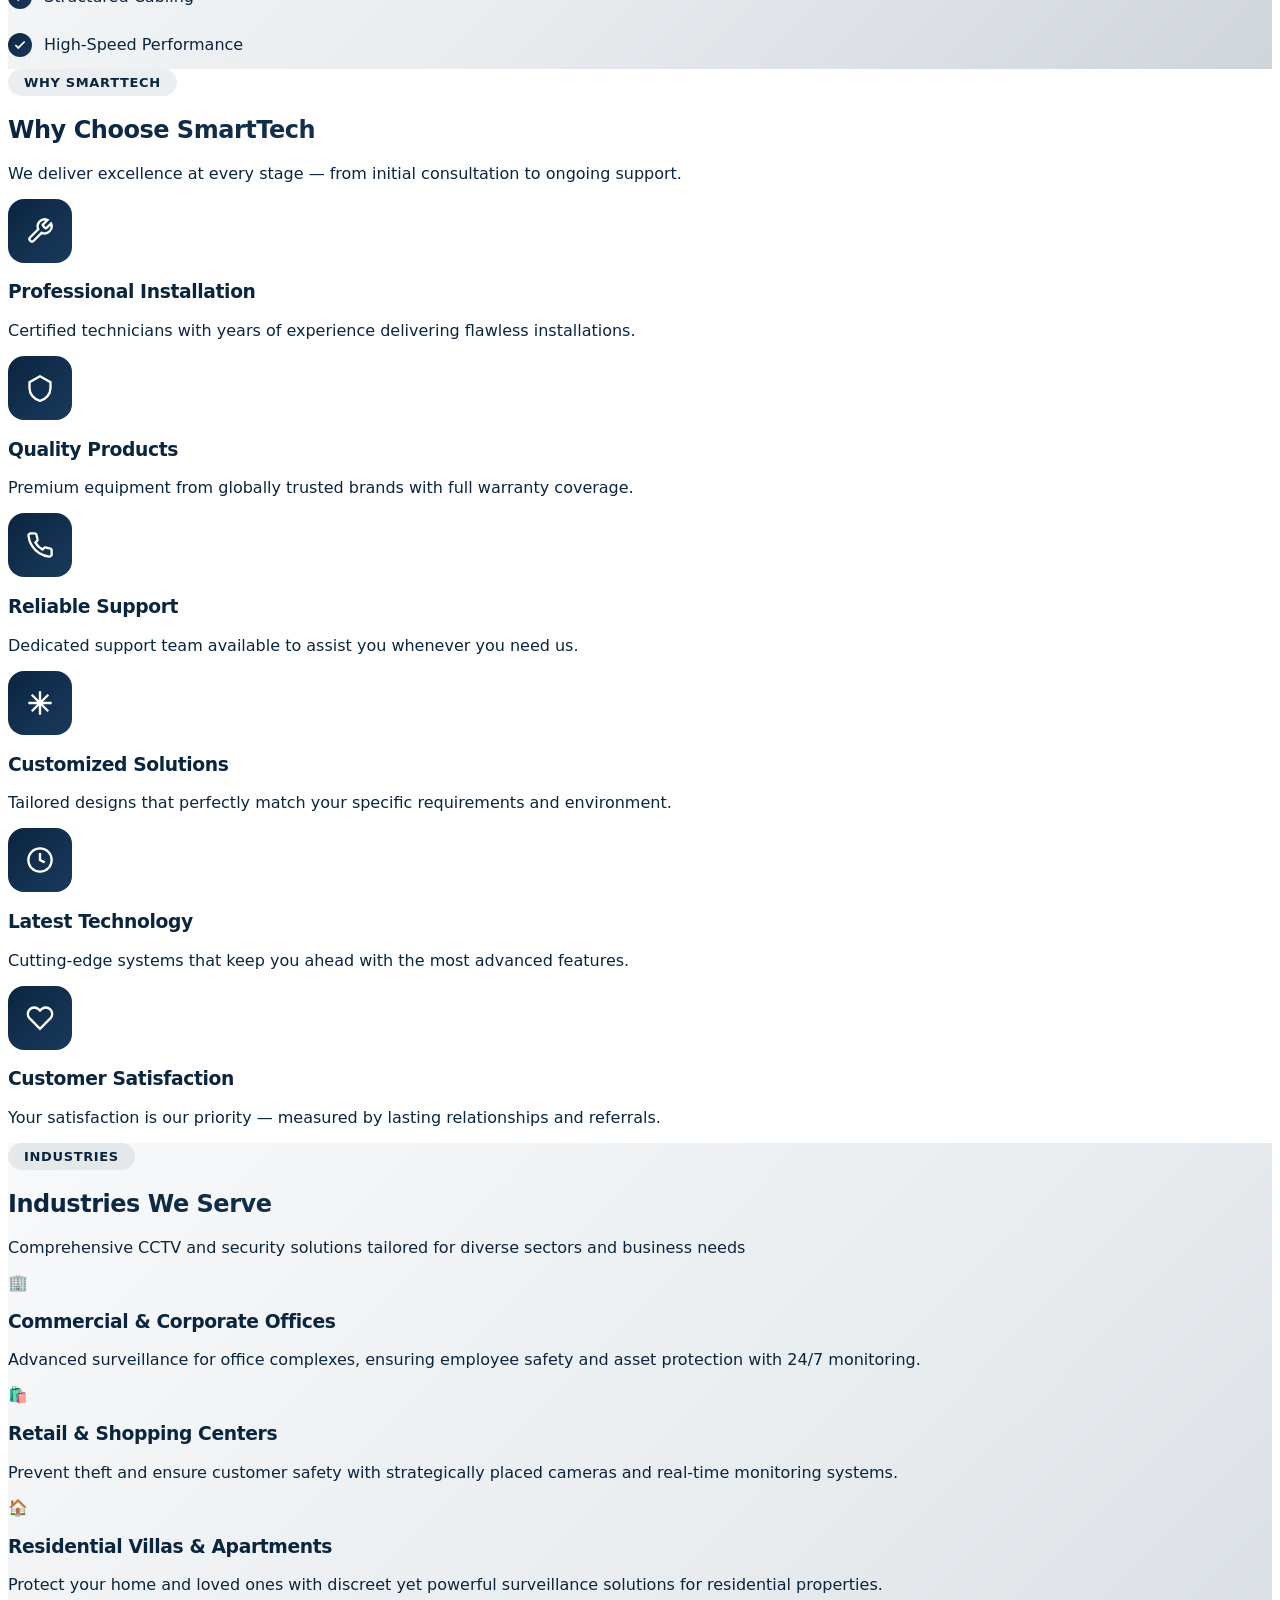
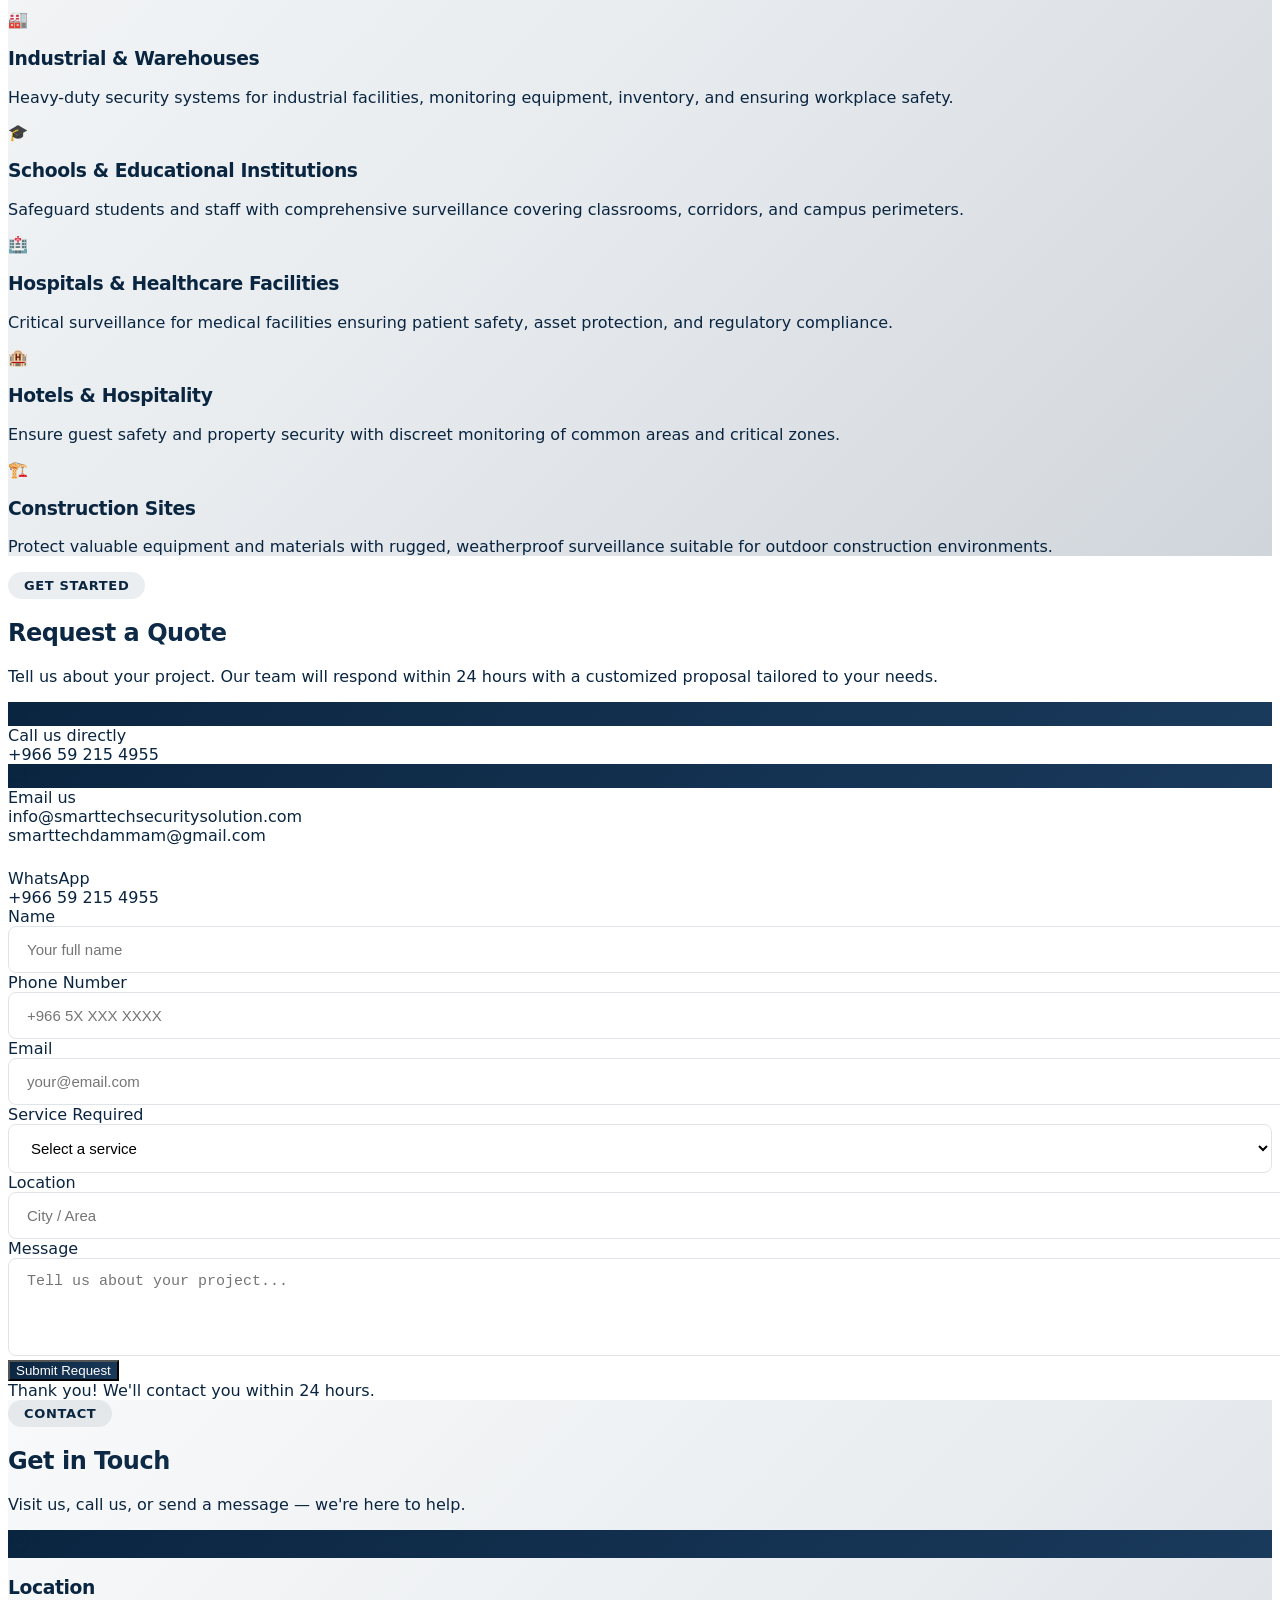
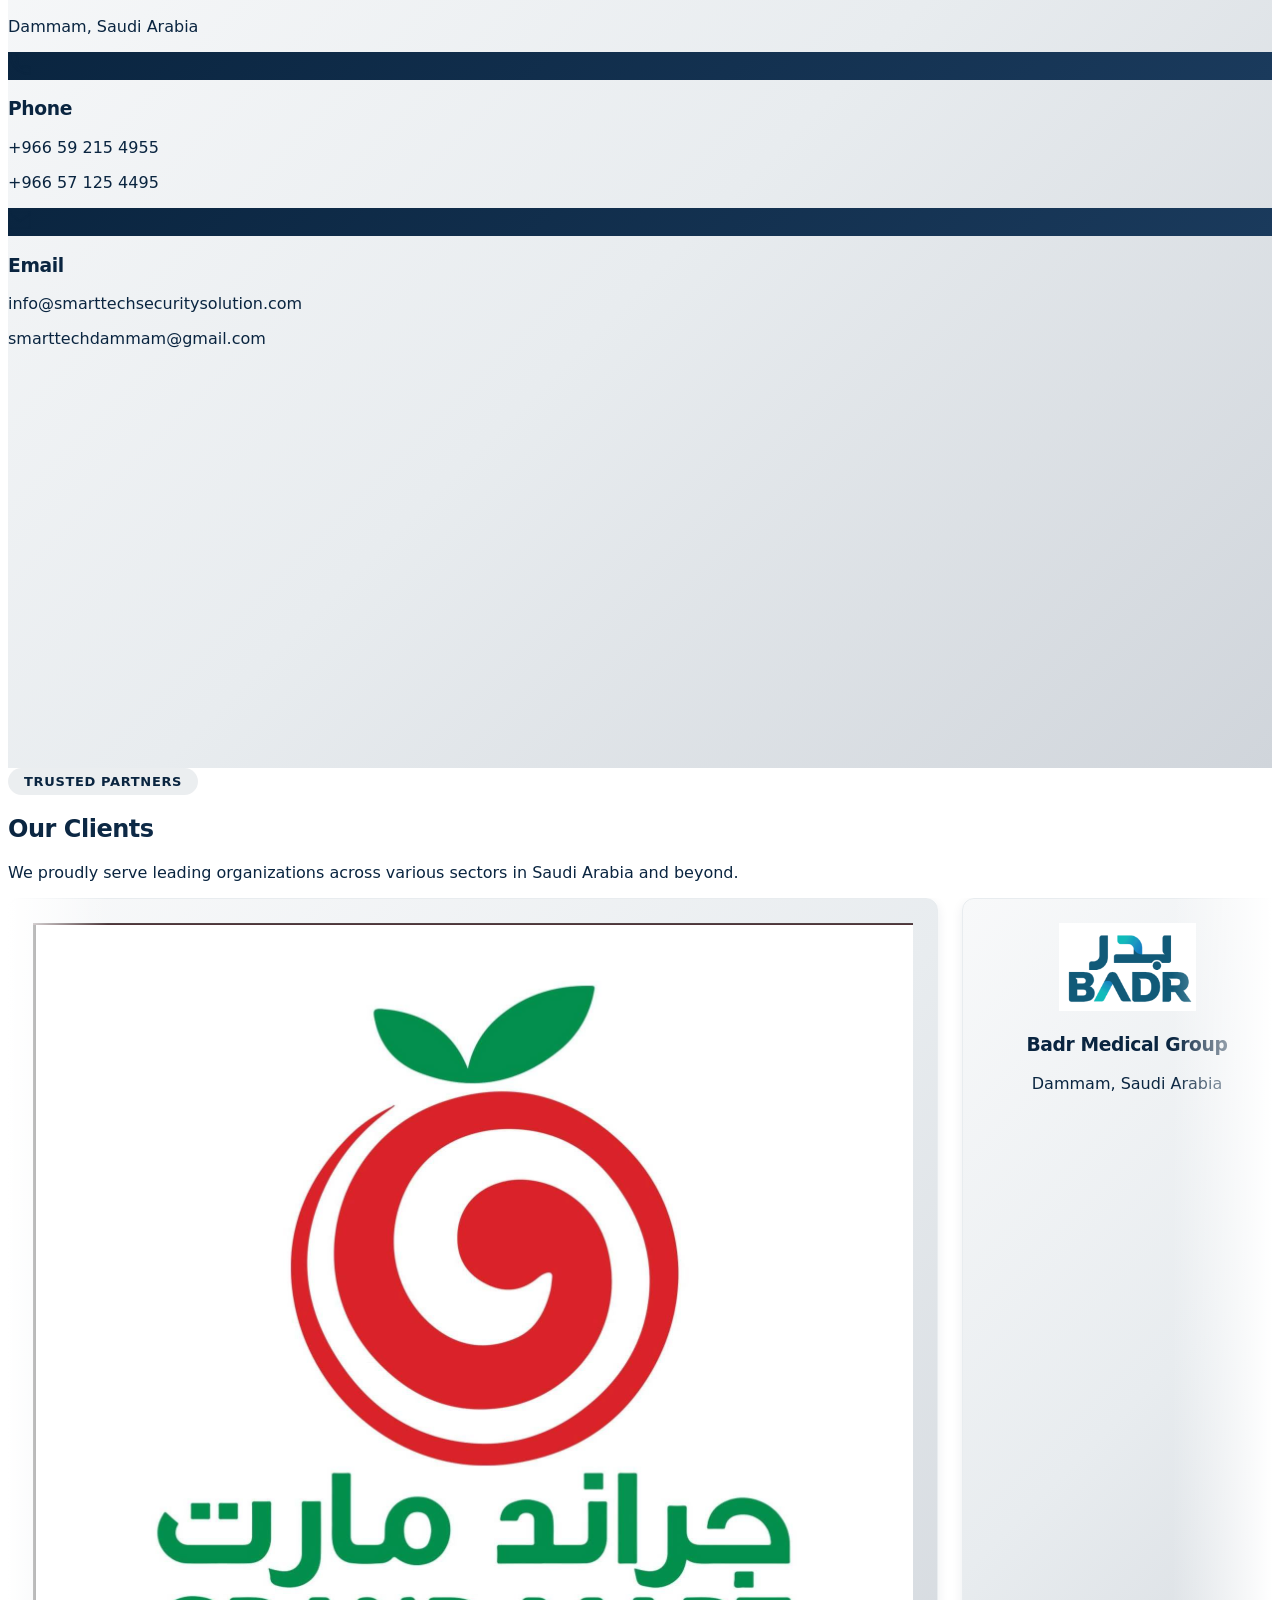
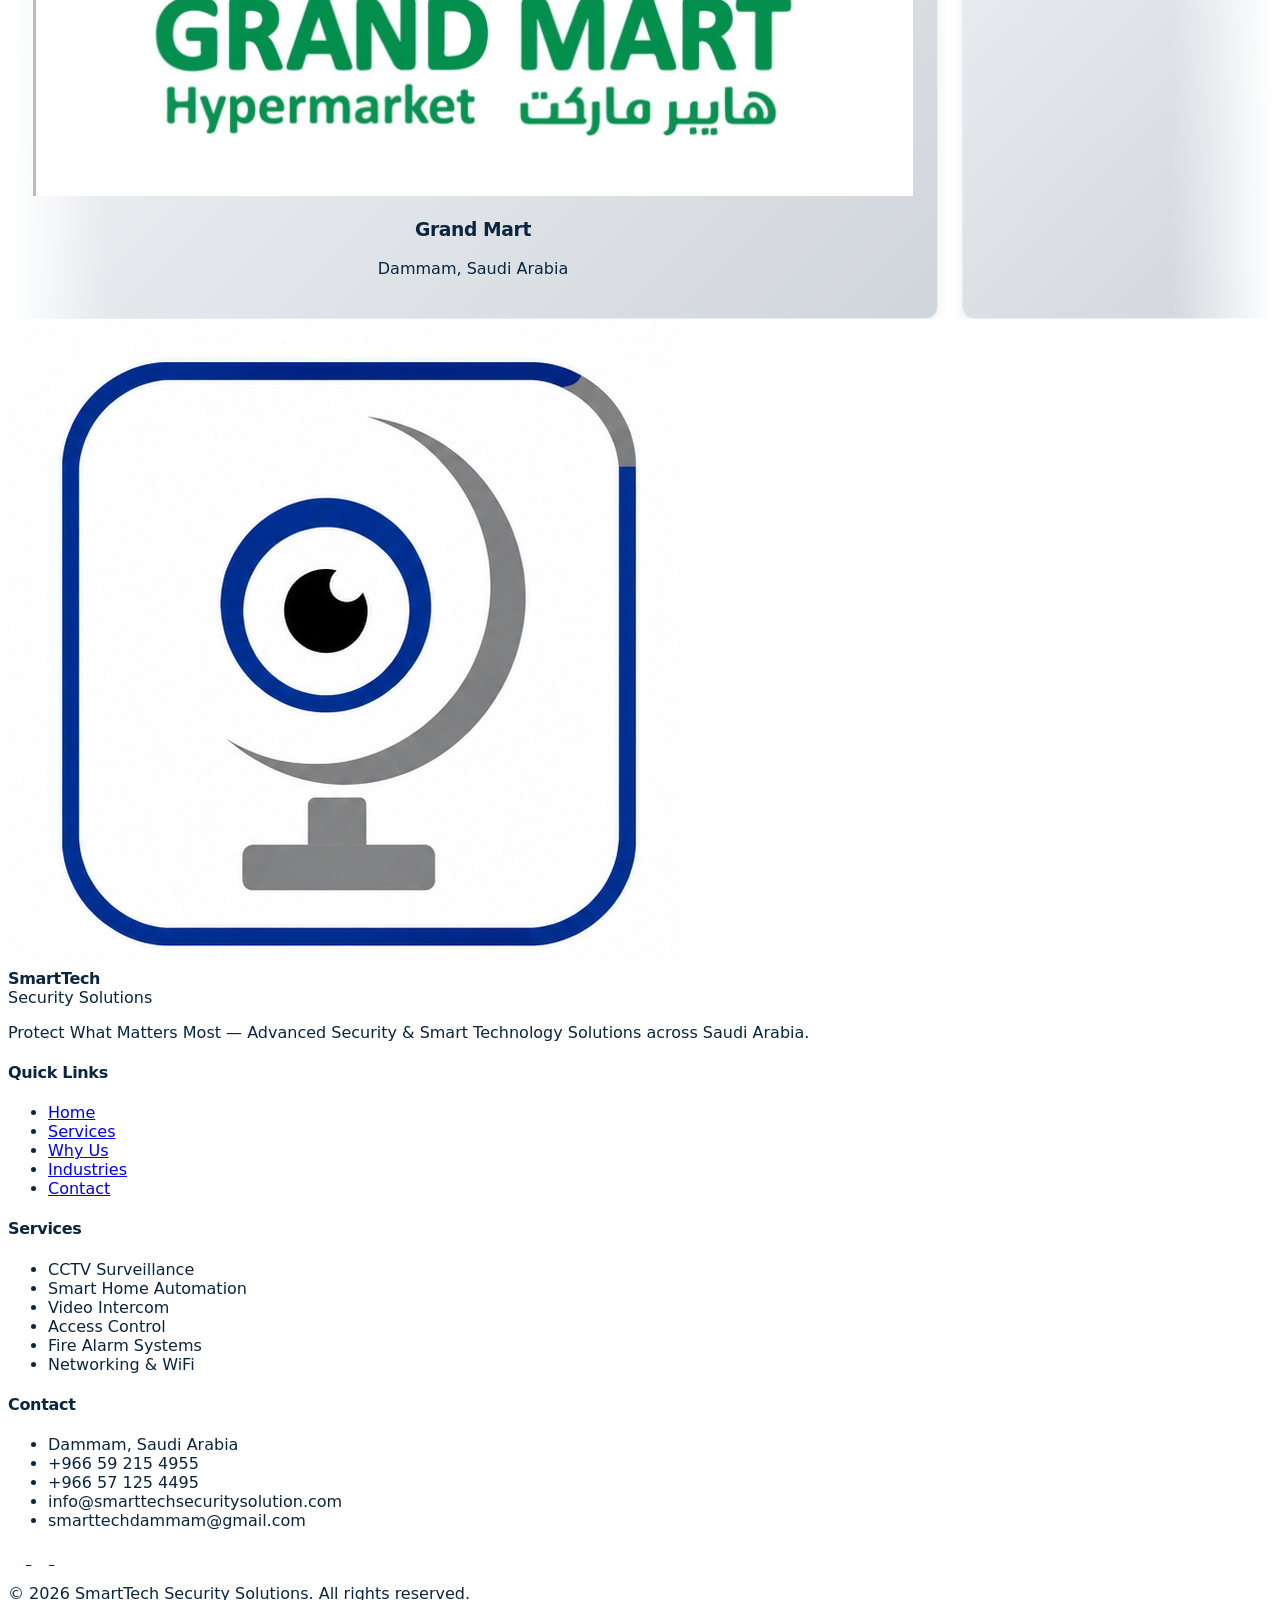
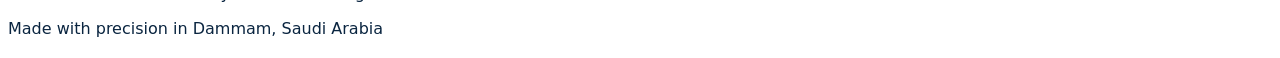
==== commit 32aaaf3d: "Update index.html" ====
--- a/index.html
+++ b/index.html
@@ -990,7 +990,14 @@
           <h3 class="font-display text-lg text-[#0a2540] mb-1">Dar As Sihha Medical Center</h3>
           <p class="text-sm text-gray-600">Dammam, Saudi Arabia</p>
         </div>
-        
+       <!-- Client 6 -->
+        <div class="client-card">
+          <div class="w-16 h-16 mx-auto mb-4 bg-white rounded-lg flex items-center justify-center shadow-md">
+            <img src="images/clients-logo/dar-as-shiha.png" alt="Client Logo" class="w-14 h-14 object-contain">
+          </div>
+          <h3 class="font-display text-lg text-[#0a2540] mb-1">Eco Finit</h3>
+          <p class="text-sm text-gray-600">Jubail, Saudi Arabia</p>
+        </div>        
         <!-- Duplicate clients for seamless loop -->
         <!-- Client 1 -->
         <div class="client-card">
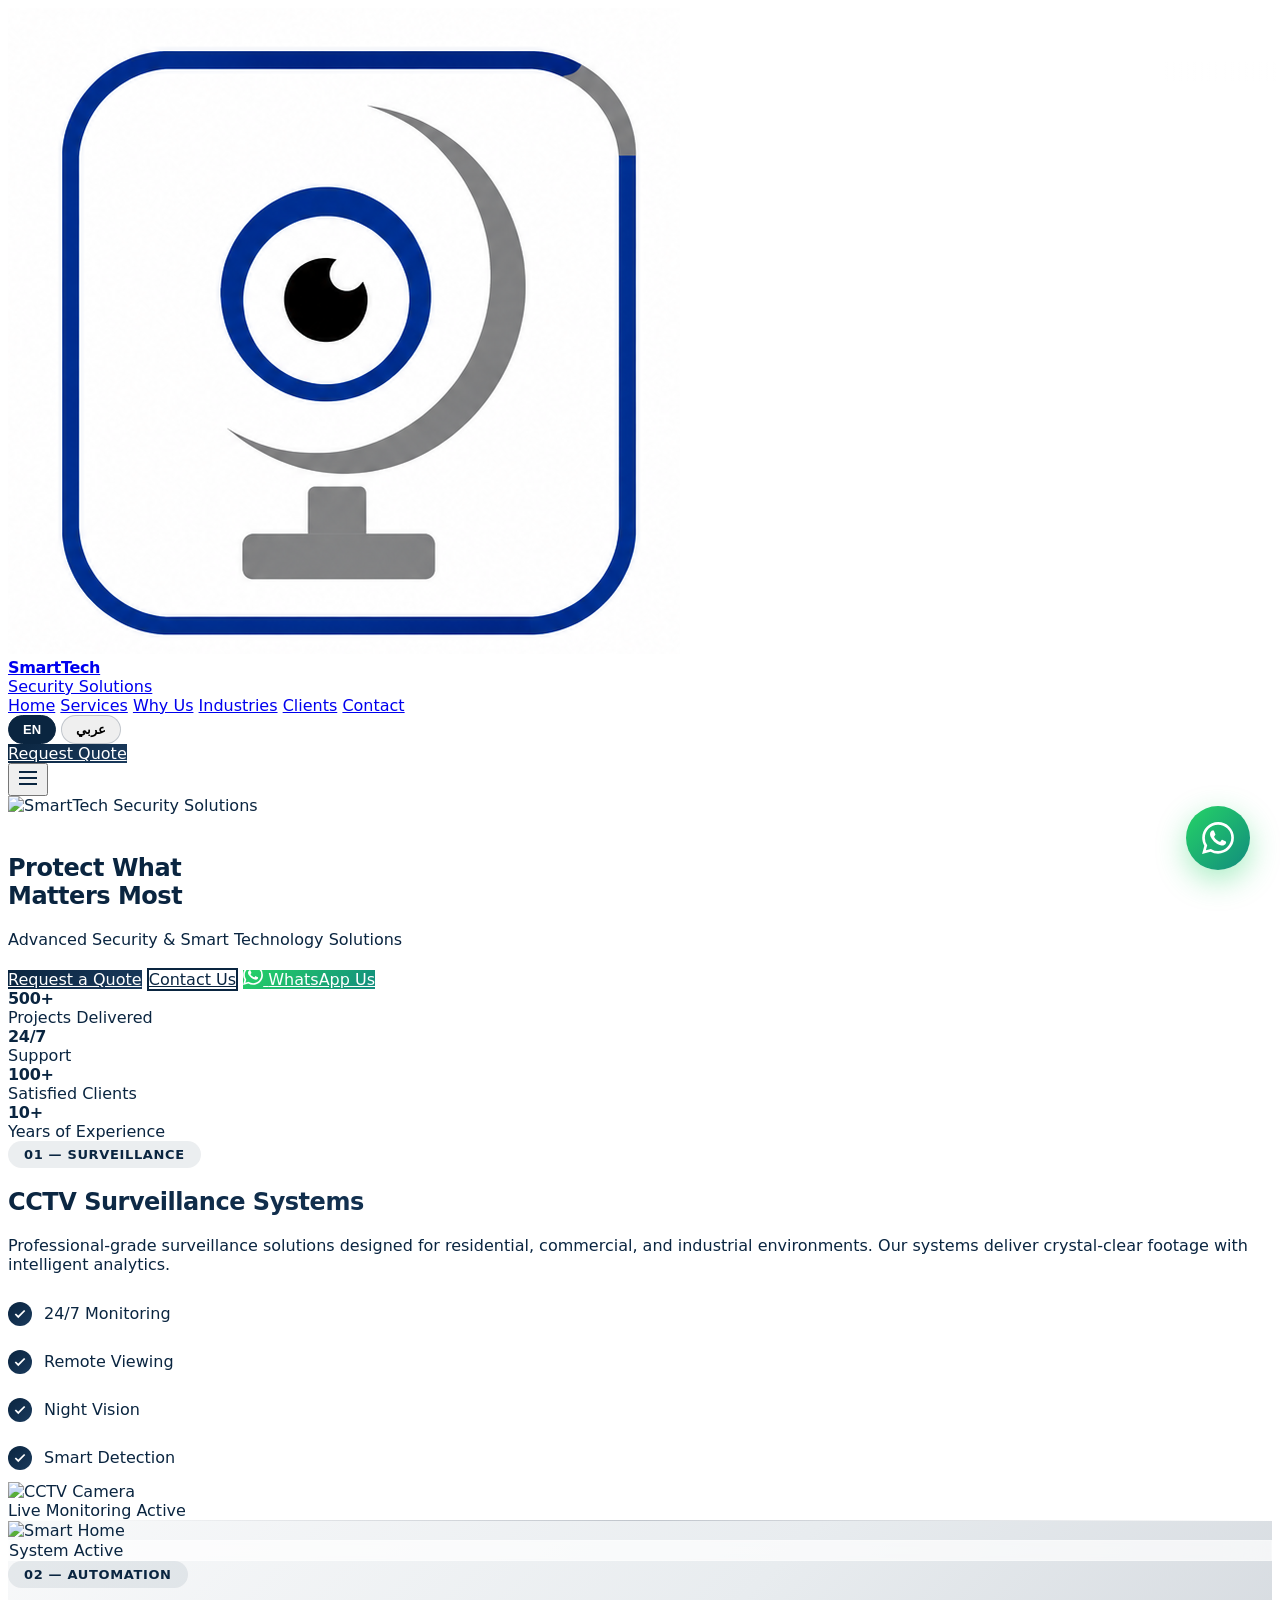
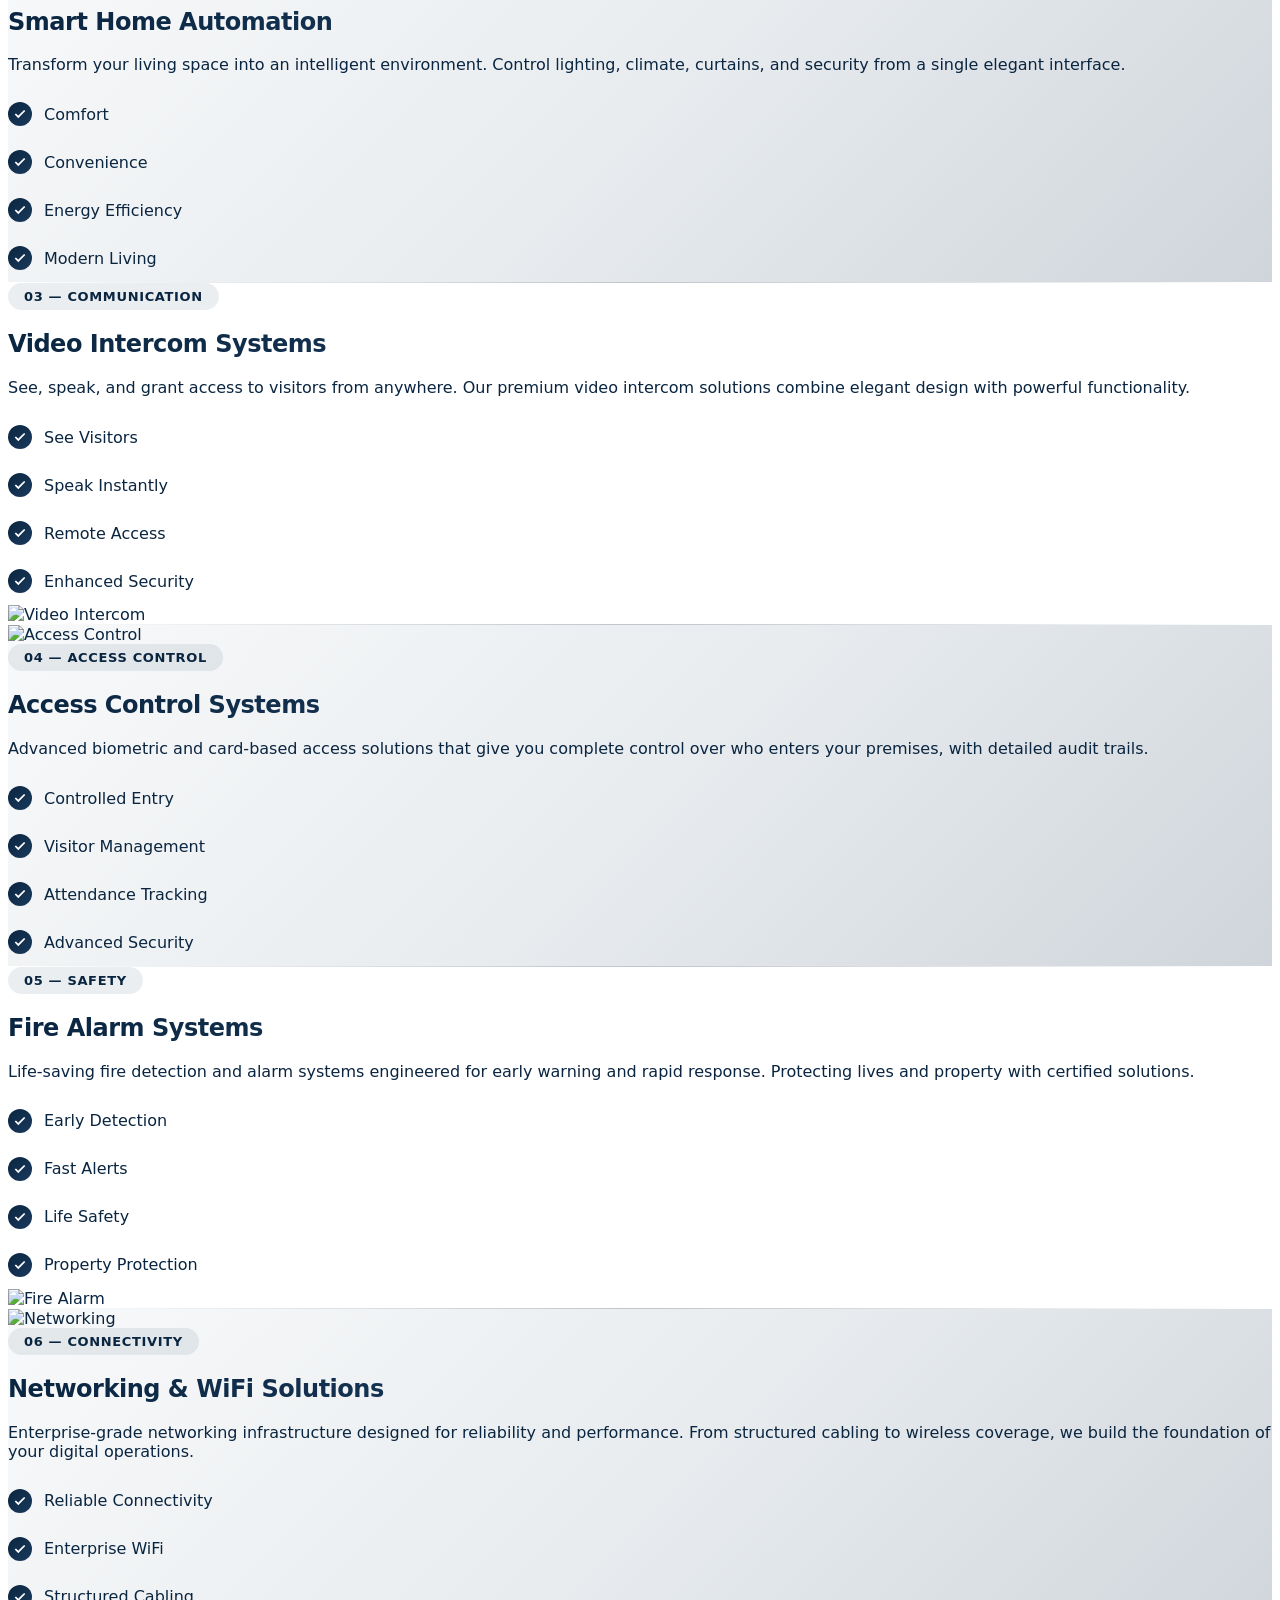
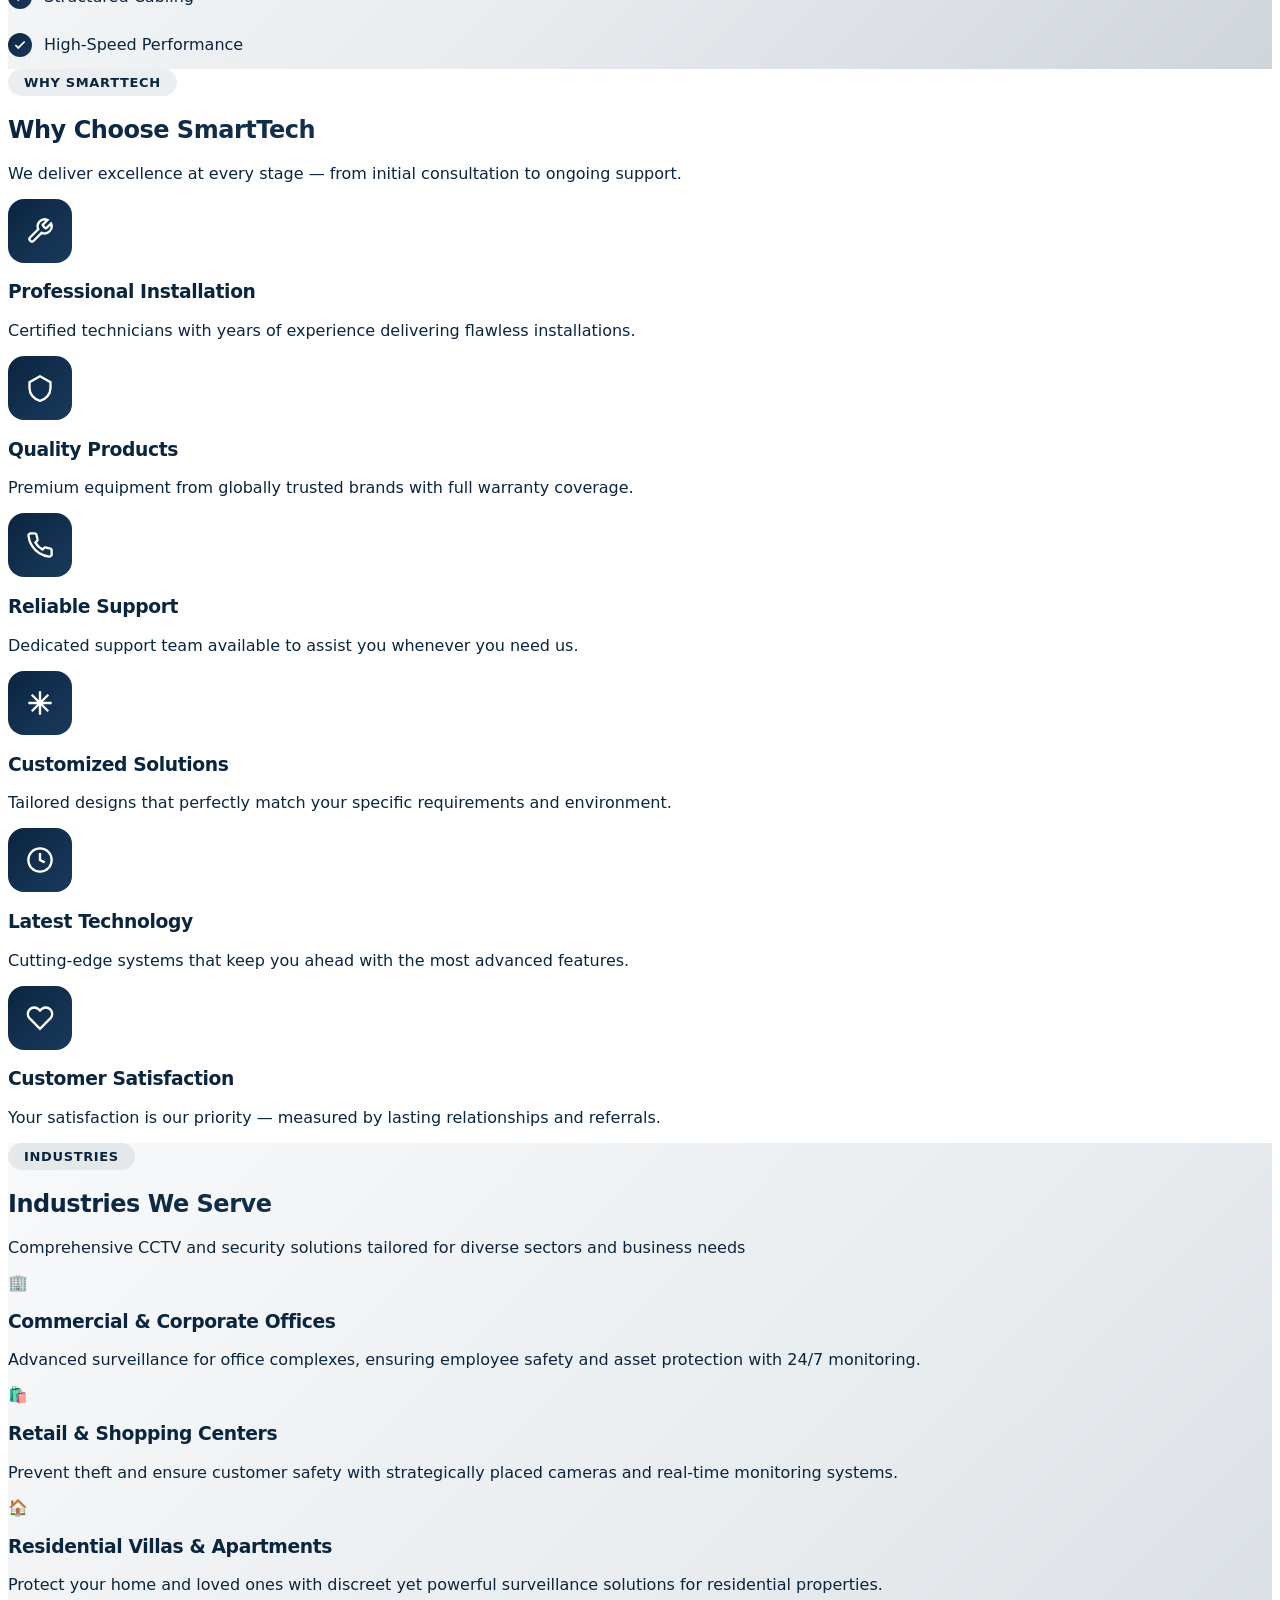
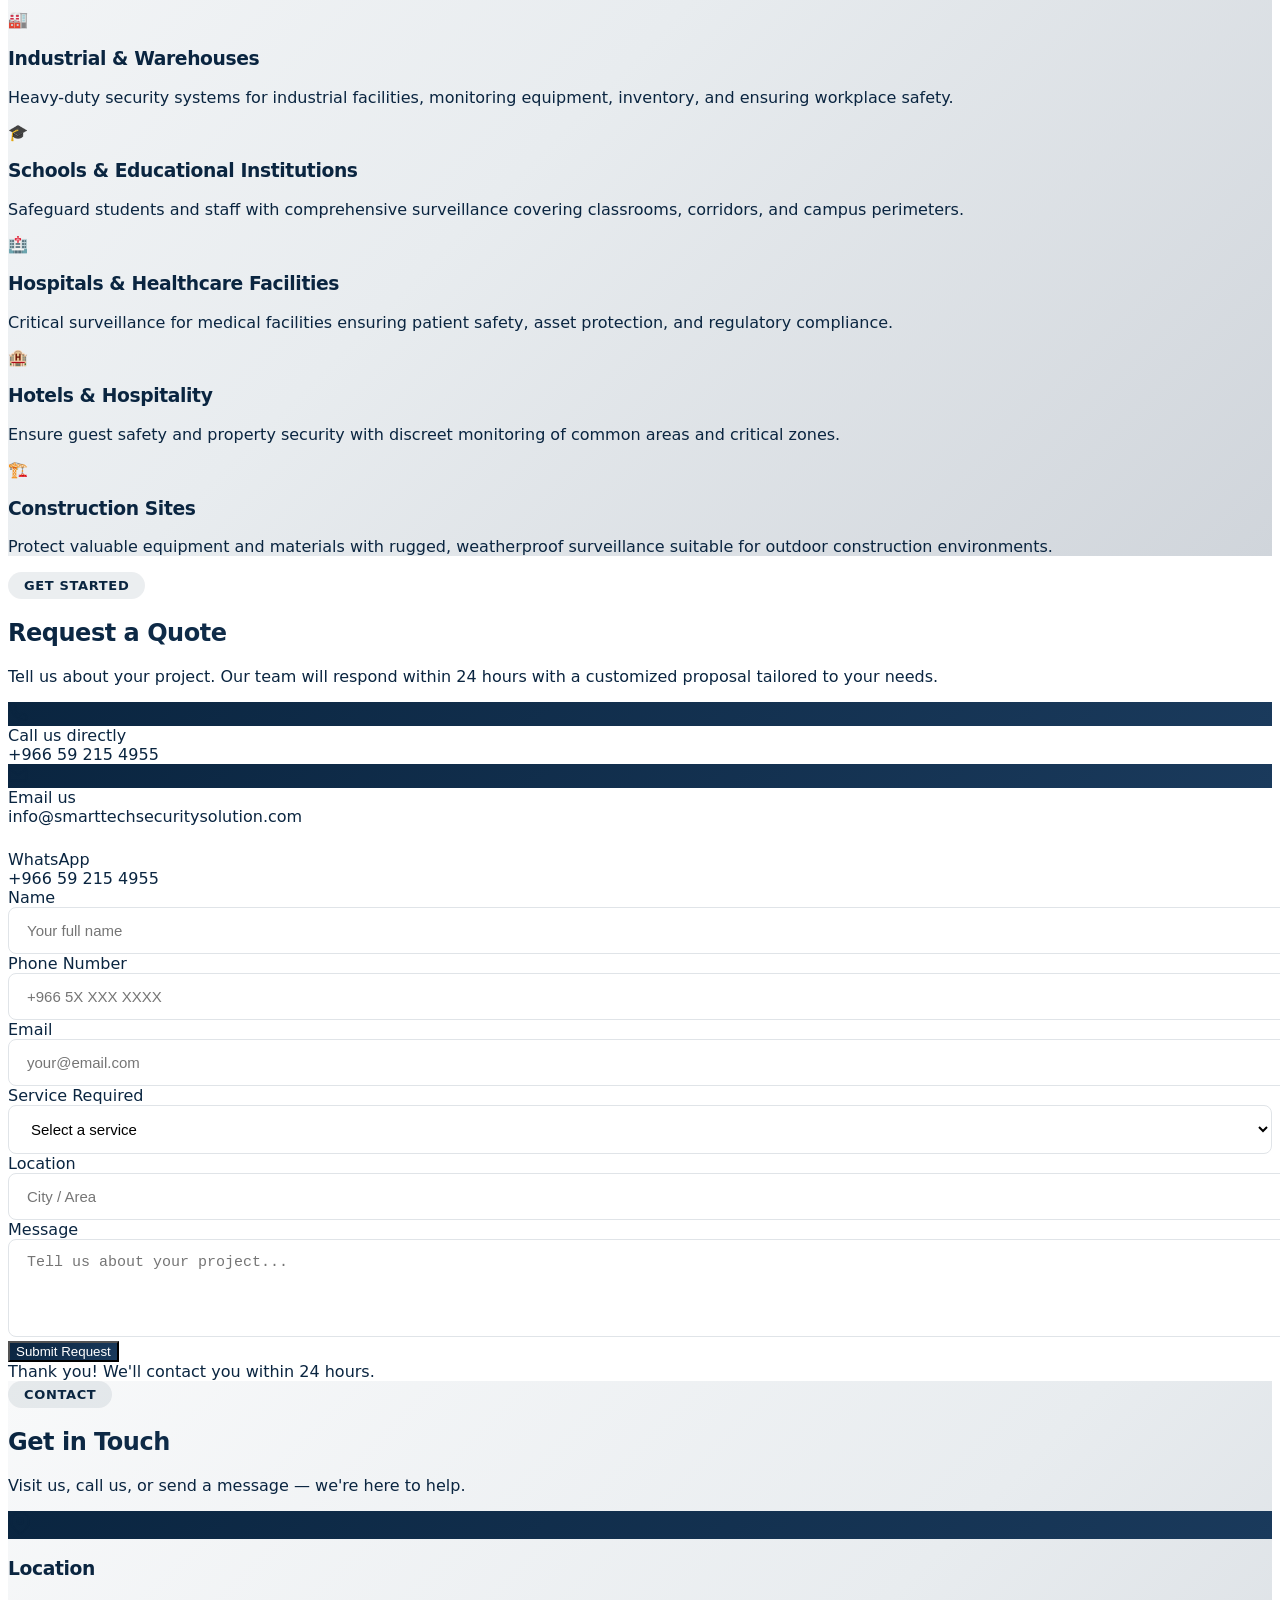
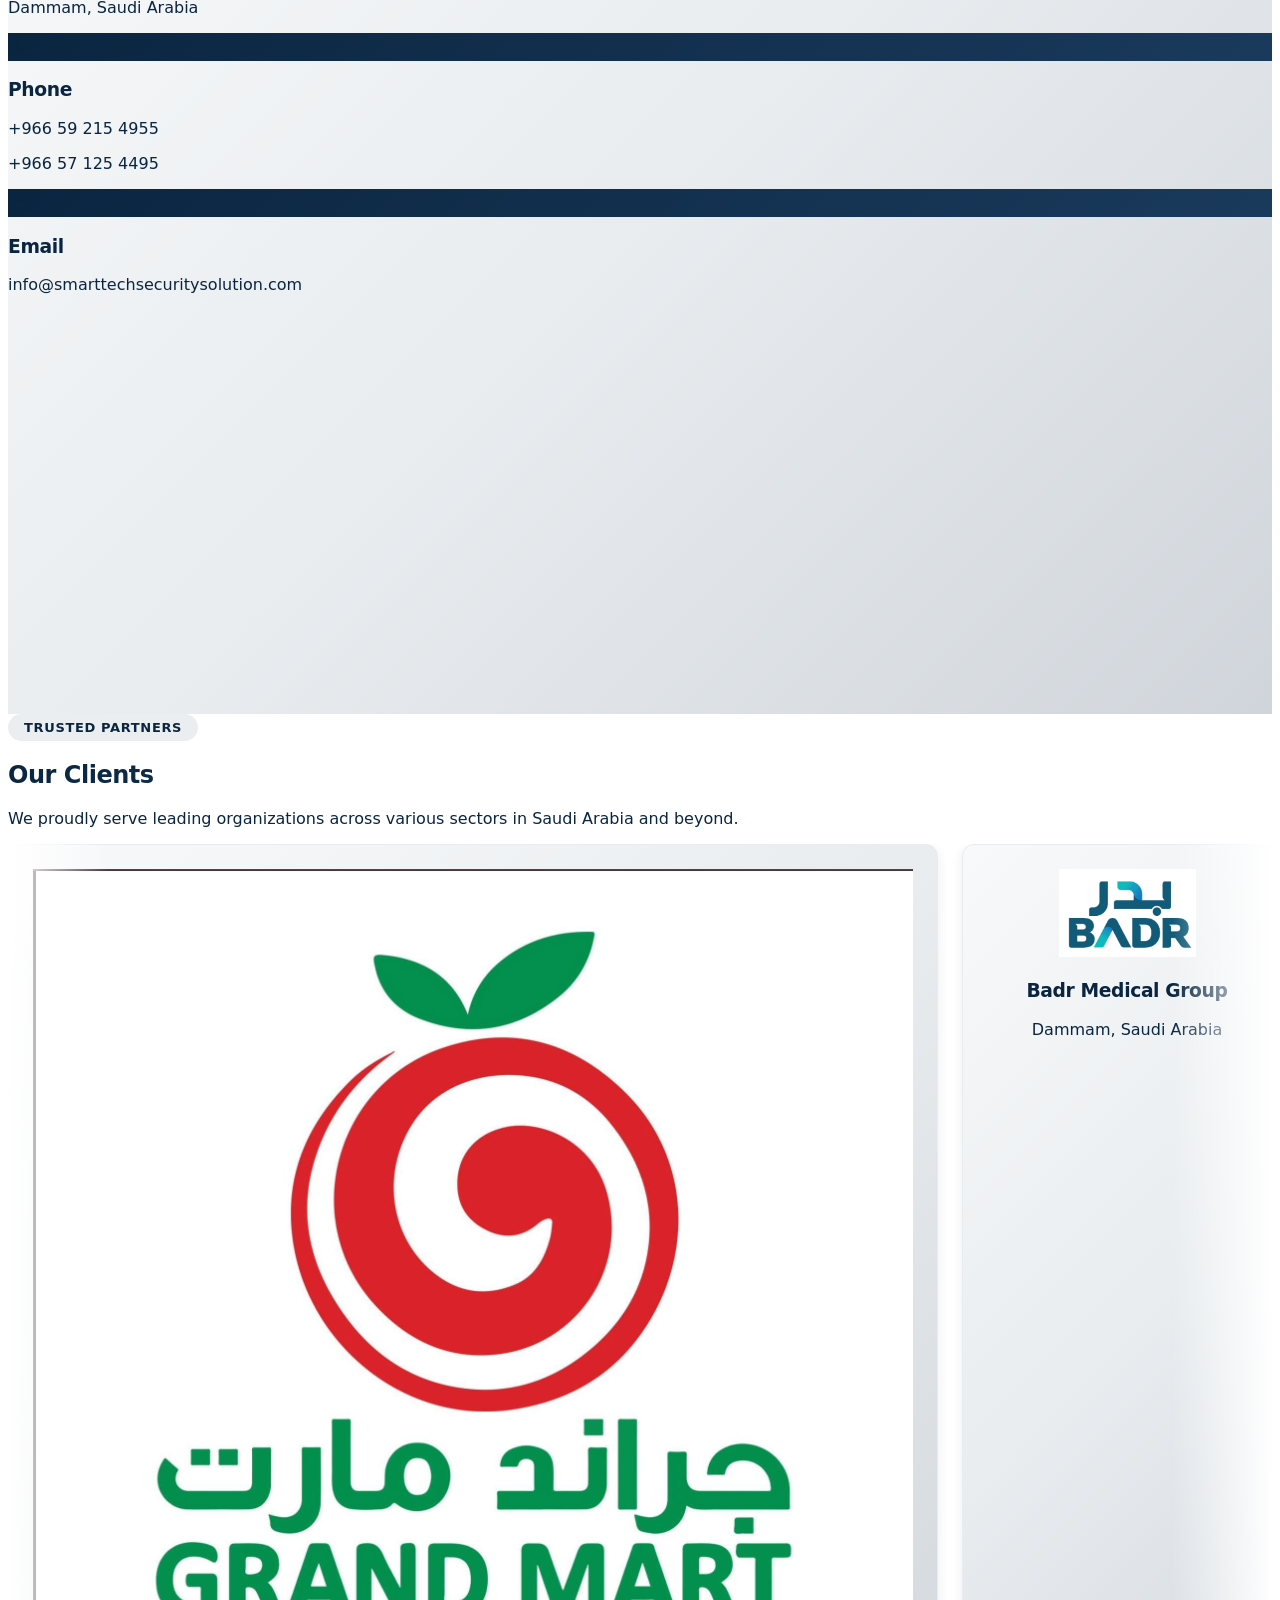
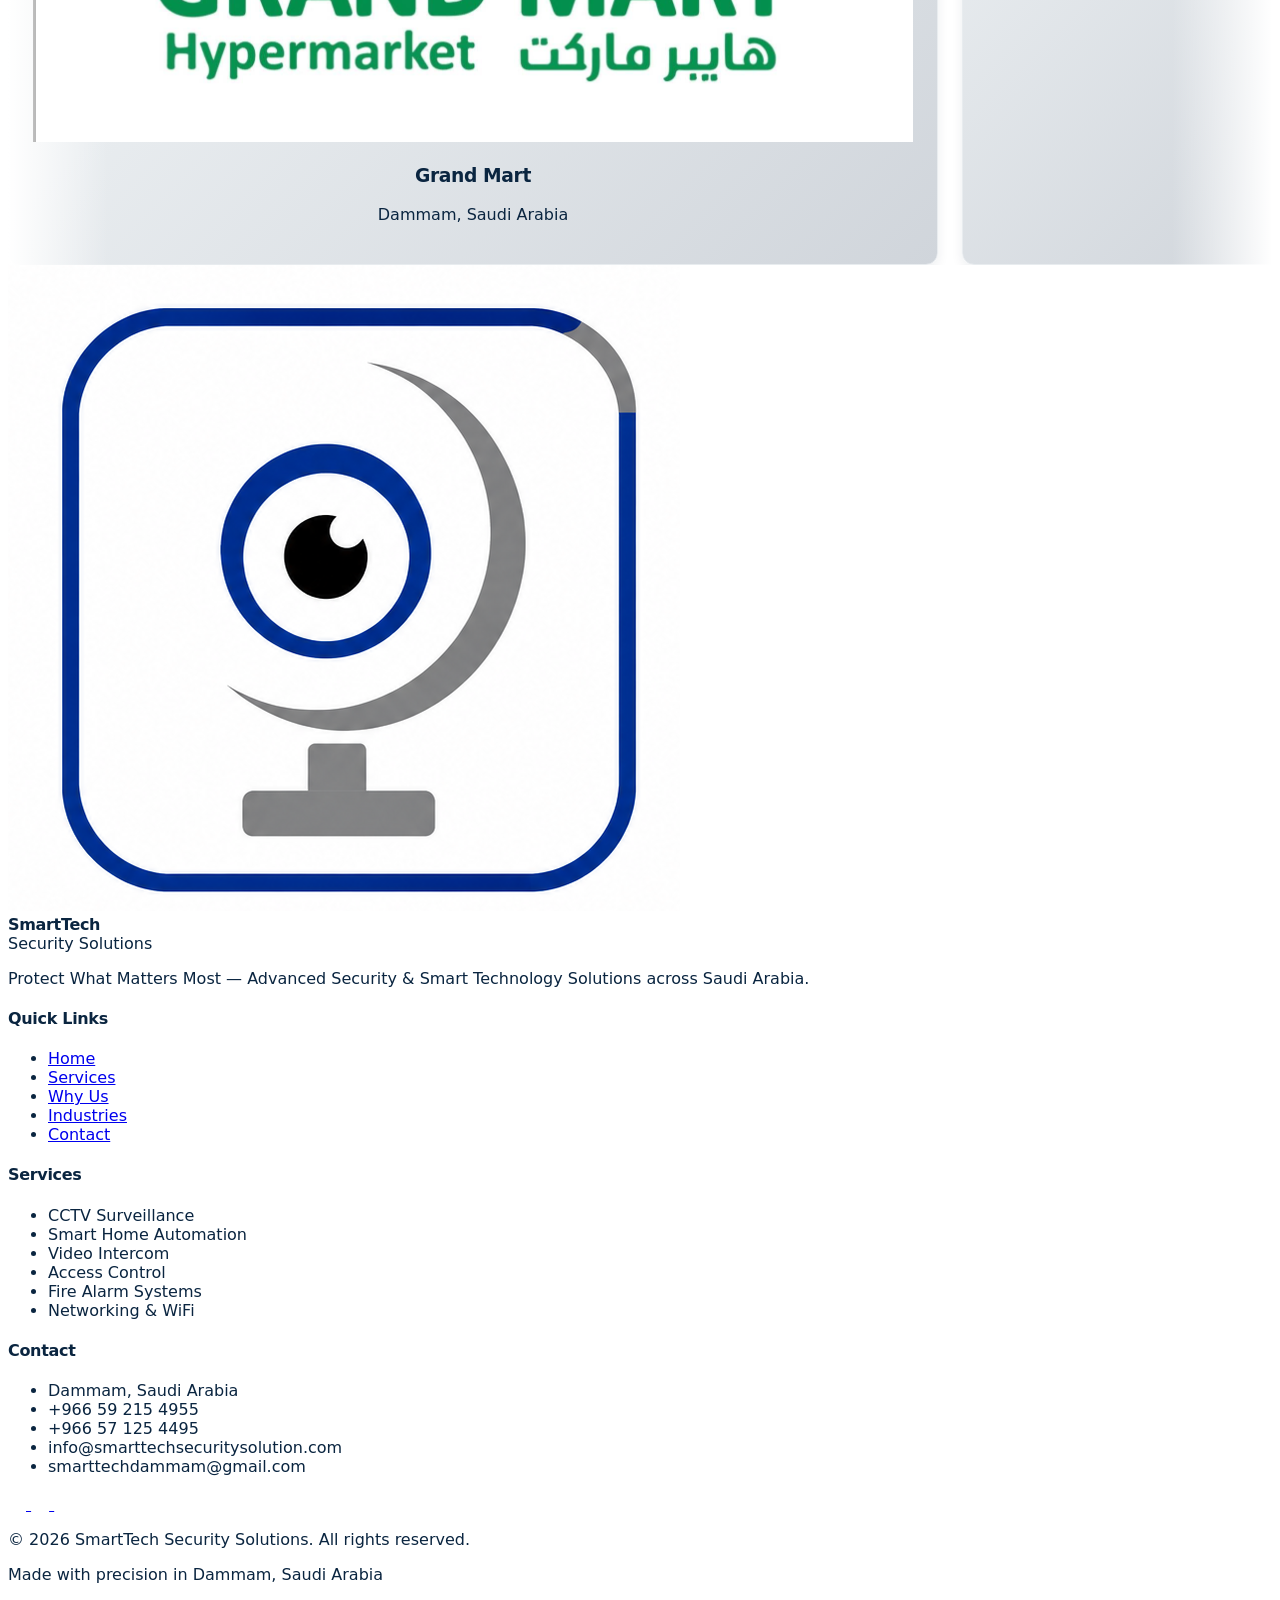
==== commit e51ced08: "email change" ====
--- a/index.html
+++ b/index.html
@@ -832,7 +832,6 @@
             <div>
               <div class="text-sm text-gray-500" data-i18n="quoteEmail">Email us</div>
               <div class="font-semibold">info@smarttechsecuritysolution.com</div>
-              <div class="font-semibold">smarttechdammam@gmail.com</div>
             </div>
           </div>
           <div class="flex items-center gap-4">
@@ -927,11 +926,19 @@
         </div>
         <h3 class="font-display text-lg mb-2" data-i18n="contactEmailTitle">Email</h3>
         <p class="text-gray-600 break-all">info@smarttechsecuritysolution.com</p>
-        <p class="text-gray-600 break-all">smarttechdammam@gmail.com</p>
       </div>
     </div>
     <div class="map-container shadow-2xl fade-up">
-      <iframe src="https://www.google.com/maps/embed?pb=!1m18!1m12!1m3!1d224446.1636185599!2d49.9775!3d26.4207!2m3!1f0!2f0!3f0!3m2!1i1024!2i768!4f13.1!3m3!1m2!1s0x3e35a1f7e8f1f1f1%3A0x1234567890abcdef!2sDammam!5e0!3m2!1sen!2ssa!4v1234567890" allowfullscreen="" loading="lazy" referrerpolicy="no-referrer-when-downgrade"></iframe>
+    <iframe
+    src="https://www.google.com/maps?q=26.426116,50.111883&amp;z=17&amp;output=embed"
+    width="100%"
+    height="450"
+    style="border:0;"
+    title="SmartTech Security Solutions Location"
+    allowfullscreen=""
+    loading="lazy"
+    referrerpolicy="no-referrer-when-downgrade">
+    </iframe>
     </div>
   </div>
 </section>
@@ -993,7 +1000,7 @@
        <!-- Client 6 -->
         <div class="client-card">
           <div class="w-16 h-16 mx-auto mb-4 bg-white rounded-lg flex items-center justify-center shadow-md">
-            <img src="images/clients-logo/dar-as-shiha.png" alt="Client Logo" class="w-14 h-14 object-contain">
+            <img src="images/clients-logo/Ecofinit.png" alt="Client Logo" class="w-14 h-14 object-contain">
           </div>
           <h3 class="font-display text-lg text-[#0a2540] mb-1">Eco Finit</h3>
           <p class="text-sm text-gray-600">Jubail, Saudi Arabia</p>
@@ -1043,6 +1050,15 @@
           <h3 class="font-display text-lg text-[#0a2540] mb-1">Dar As Sihha Medical Center</h3>
           <p class="text-sm text-gray-600">Dammam, Saudi Arabia</p>
         </div>
+
+               <!-- Client 6 -->
+        <div class="client-card">
+          <div class="w-16 h-16 mx-auto mb-4 bg-white rounded-lg flex items-center justify-center shadow-md">
+            <img src="images/clients-logo/Ecofinit.png" alt="Client Logo" class="w-14 h-14 object-contain">
+          </div>
+          <h3 class="font-display text-lg text-[#0a2540] mb-1">Eco Finit</h3>
+          <p class="text-sm text-gray-600">Jubail, Saudi Arabia</p>
+        </div>        
       </div> <!-- End .clients-track -->
     </div> <!-- End .clients-carousel -->
   </div> <!-- End .max-w-7xl -->
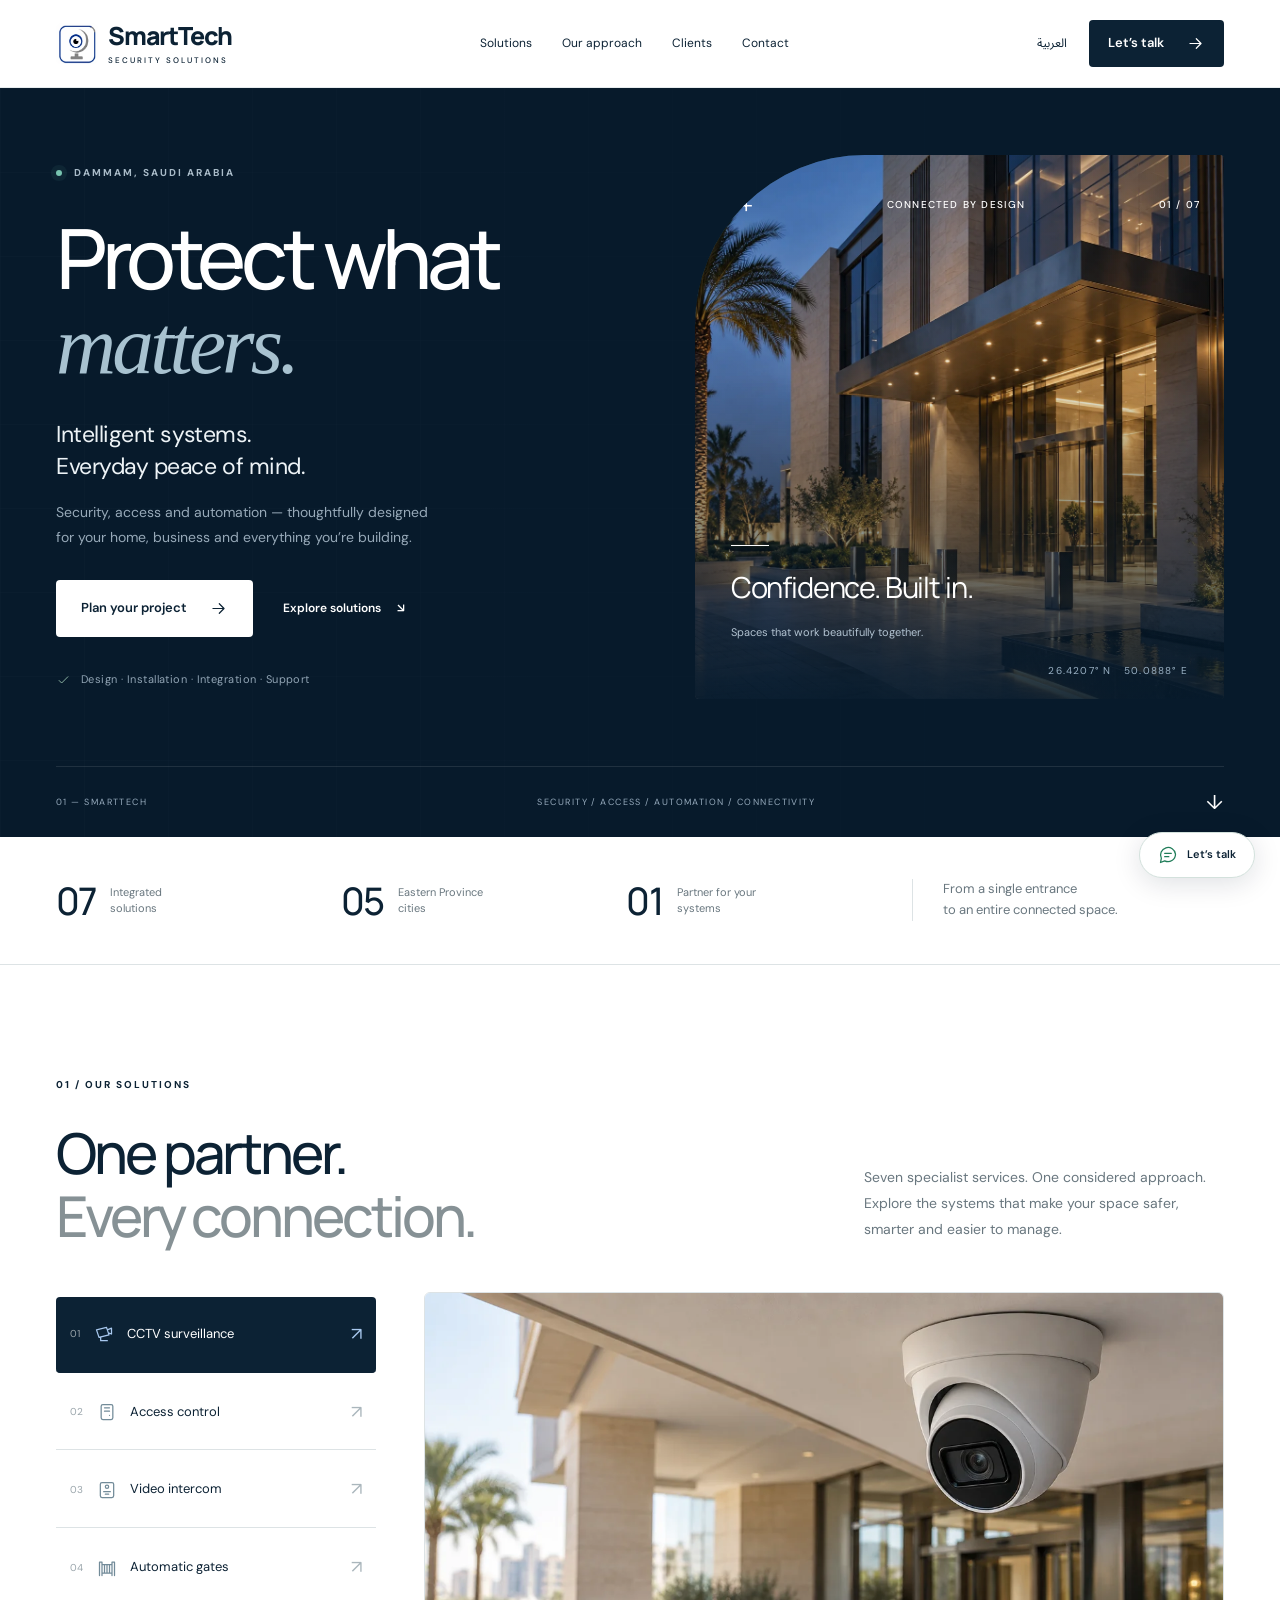
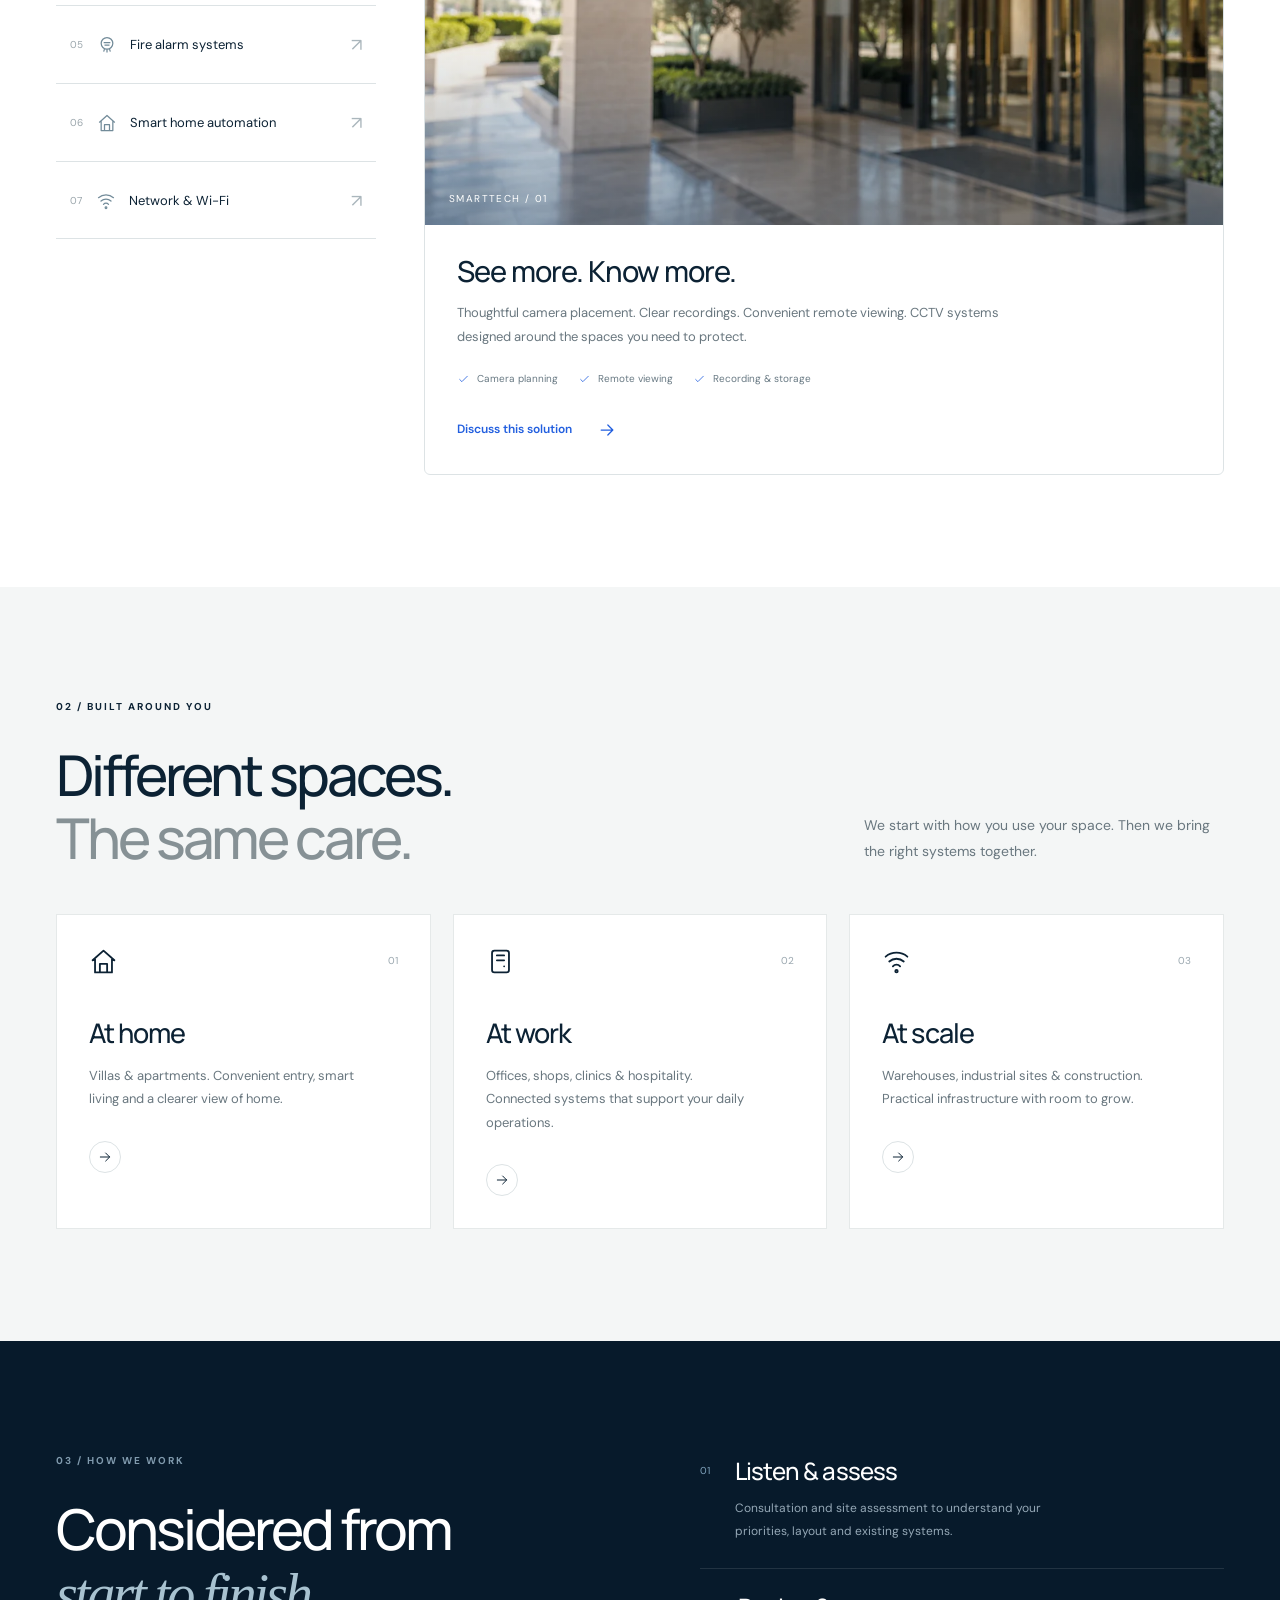
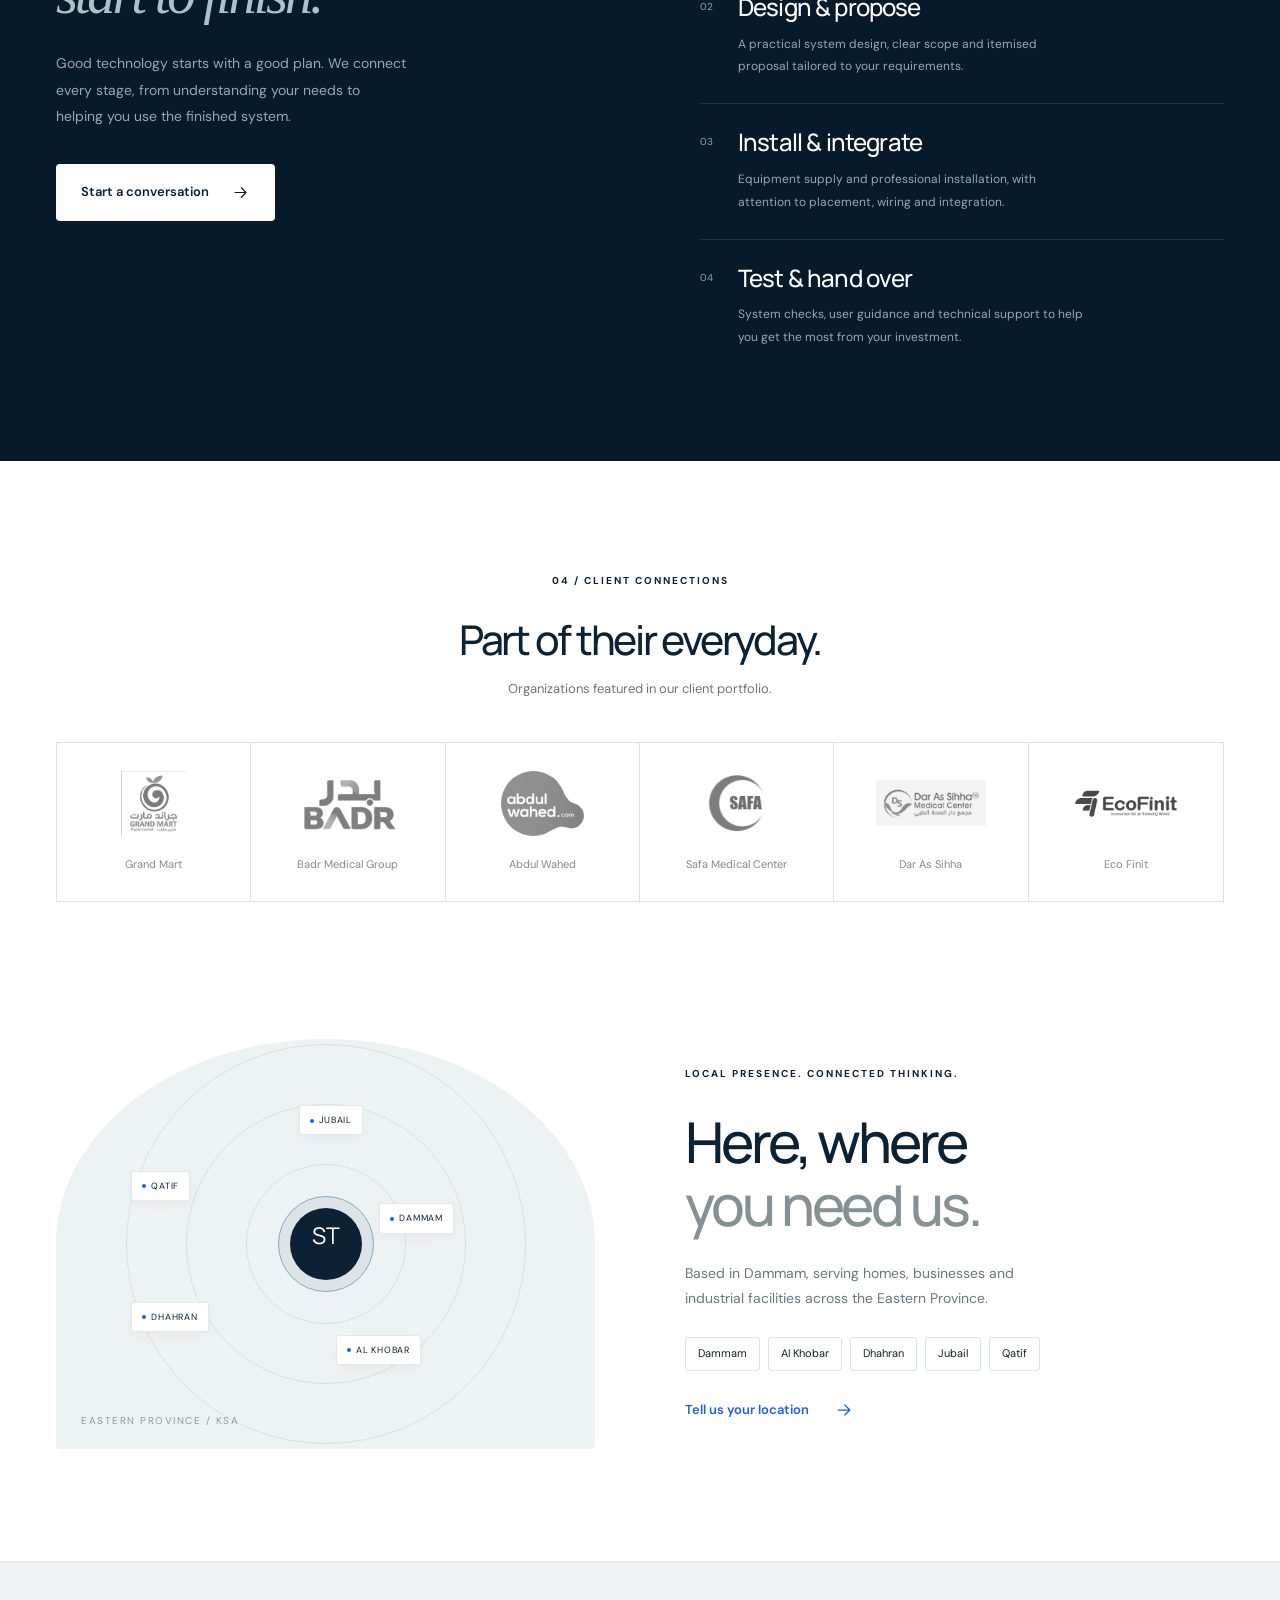
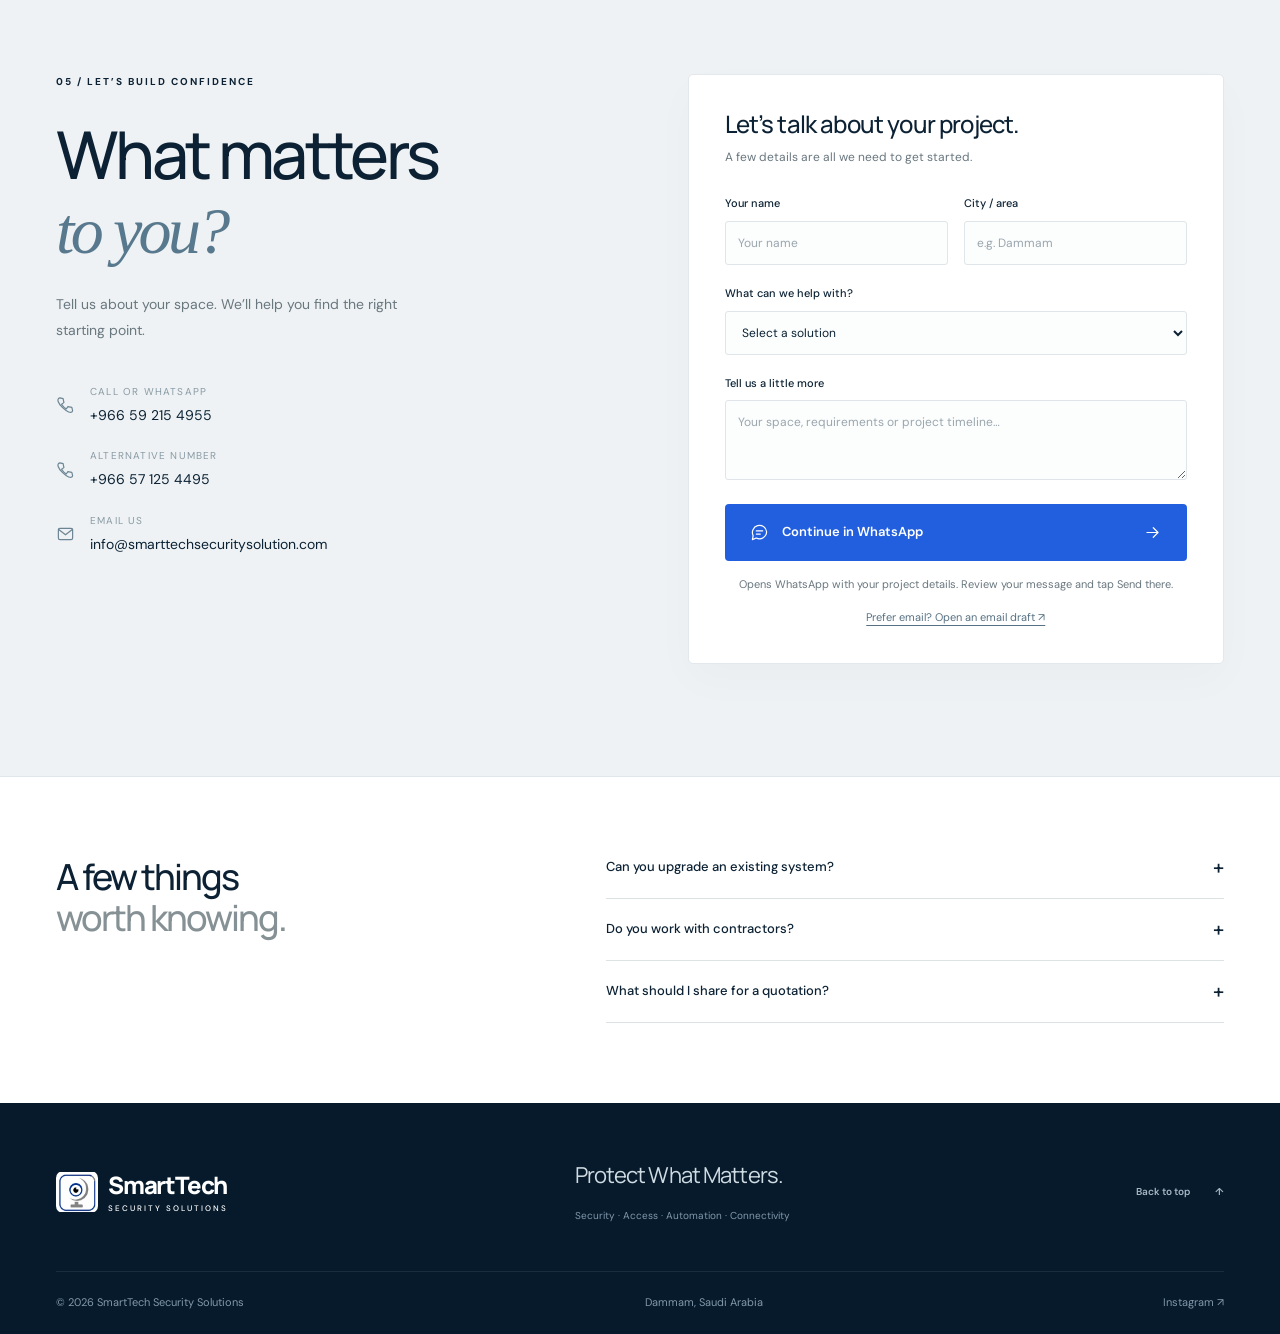
==== commit 6c369810: "Add files via upload" ====
--- a/index.html
+++ b/index.html
@@ -1,1695 +1,872 @@
-<!DOCTYPE html>
-<html lang="en" dir="ltr">
-<head>
-<meta charset="UTF-8">
-<link rel="icon" type="image/png" href="favicon.png">
-<link rel="shortcut icon" href="favicon.png">
-<link rel="apple-touch-icon" href="favicon.png">
-<meta name="viewport" content="width=device-width, initial-scale=1.0">
-<title>SmartTech Security Solutions | CCTV, Smart Home & Security Systems in Dammam, Saudi Arabia</title>
-<meta name="description" content="SmartTech Security Solutions provides CCTV installation, smart home automation, video intercom, access control, fire alarm systems and networking solutions in Dammam, Saudi Arabia. Contact us today for a free consultation.">
-<meta name="keywords" content="CCTV Installation Saudi Arabia, Smart Home Automation Saudi Arabia, Video Intercom Systems, Access Control Systems, Fire Alarm Systems, Networking WiFi Solutions, Security Systems Dammam">
-<meta name="author" content="SmartTech Security Solutions">
-<meta property="og:title" content="SmartTech Security Solutions - Protect What Matters Most">
-<meta property="og:description" content="Advanced Security & Smart Technology Solutions in Saudi Arabia">
-<meta property="og:type" content="website">
-<link rel="preconnect" href="https://cdn.jsdelivr.net">
-<link rel="stylesheet" href="https://cdn.jsdelivr.net/npm/@fontsource/inter@5.0.16/index.css">
-<link rel="stylesheet" href="https://cdn.jsdelivr.net/npm/@fontsource/cairo@5.0.18/index.css">
-<script src="https://cdn.tailwindcss.com"></script>
-<script src="https://cdnjs.cloudflare.com/ajax/libs/gsap/3.12.5/gsap.min.js"></script>
-<script src="https://cdnjs.cloudflare.com/ajax/libs/gsap/3.12.5/ScrollTrigger.min.js"></script>
-  
-<!-- Google Analytics START -->
-<script async src="https://www.googletagmanager.com/gtag/js?id=G-7M422PWZ2C"></script>
-<script>
-  window.dataLayer = window.dataLayer || [];
-  function gtag(){dataLayer.push(arguments);}
-  gtag('js', new Date());
-
-  gtag('config', 'G-7M422PWZ2C');
-</script>
-<!-- Google Analytics END -->
-
-<style>
-  :root {
-    --primary-white: #ffffff;
-    --primary-silver: #c0c5cc;
-    --accent-blue: #0a2540;
-    --accent-blue-light: #1a3a5c;
-    --silver-gradient: linear-gradient(135deg, #e8ecef 0%, #c0c5cc 50%, #e8ecef 100%);
-  }
-  * { -webkit-font-smoothing: antialiased; -moz-osx-font-smoothing: grayscale; }
-  html { scroll-behavior: smooth; }
-  body {
-    font-family: 'Inter', system-ui, sans-serif;
-    background: #ffffff;
-    color: #0a2540;
-    overflow-x: hidden;
-  }
-  body.rtl { font-family: 'Cairo', 'Inter', sans-serif; direction: rtl; }
-  .font-display { font-weight: 800; letter-spacing: -0.02em; }
-  .text-gradient { background: linear-gradient(135deg, #0a2540 0%, #1a3a5c 50%, #2d5a87 100%); -webkit-background-clip: text; background-clip: text; -webkit-text-fill-color: transparent; }
-  .silver-gradient { background: linear-gradient(135deg, #f8f9fa 0%, #e8ecef 50%, #d0d5db 100%); }
-  .blue-gradient { background: linear-gradient(135deg, #0a2540 0%, #1a3a5c 100%); }
-  .glass { background: rgba(255,255,255,0.7); backdrop-filter: blur(20px); -webkit-backdrop-filter: blur(20px); border: 1px solid rgba(255,255,255,0.3); }
-  .glass-dark { background: rgba(10,37,64,0.85); backdrop-filter: blur(20px); -webkit-backdrop-filter: blur(20px); }
-  .hero-overlay { background: linear-gradient(135deg, rgba(10,37,64,0.75) 0%, rgba(10,37,64,0.4) 50%, rgba(10,37,64,0.6) 100%); }
-  .btn-primary {
-    background: linear-gradient(135deg, #0a2540 0%, #1a3a5c 100%);
-    color: white;
-    transition: all 0.4s cubic-bezier(0.4, 0, 0.2, 1);
-    position: relative;
-    overflow: hidden;
-  }
-  .btn-primary::before {
-    content: '';
-    position: absolute;
-    top: 0; left: -100%;
-    width: 100%; height: 100%;
-    background: linear-gradient(90deg, transparent, rgba(255,255,255,0.2), transparent);
-    transition: left 0.6s;
-  }
-  .btn-primary:hover::before { left: 100%; }
-  .btn-primary:hover { transform: translateY(-2px); box-shadow: 0 20px 40px rgba(10,37,64,0.3); }
-  .btn-outline {
-    border: 2px solid #0a2540;
-    color: #0a2540;
-    transition: all 0.4s cubic-bezier(0.4, 0, 0.2, 1);
-  }
-  .btn-outline:hover { background: #0a2540; color: white; transform: translateY(-2px); }
-  .btn-whatsapp {
-    background: linear-gradient(135deg, #25D366 0%, #128C7E 100%);
-    color: white;
-    transition: all 0.4s cubic-bezier(0.4, 0, 0.2, 1);
-  }
-  .btn-whatsapp:hover { transform: translateY(-2px); box-shadow: 0 20px 40px rgba(37,211,102,0.3); }
-  .card-hover { transition: all 0.5s cubic-bezier(0.4, 0, 0.2, 1); }
-  .card-hover:hover { transform: translateY(-8px); box-shadow: 0 30px 60px rgba(10,37,64,0.15); }
-  .nav-link { position: relative; transition: color 0.3s; }
-  .nav-link::after {
-    content: '';
-    position: absolute;
-    bottom: -4px; left: 0;
-    width: 0; height: 2px;
-    background: #0a2540;
-    transition: width 0.3s;
-  }
-  body.rtl .nav-link::after { left: auto; right: 0; }
-  .nav-link:hover::after { width: 100%; }
-  .section-divider {
-    height: 1px;
-    background: linear-gradient(90deg, transparent, #c0c5cc, transparent);
-  }
-  .floating-whatsapp {
-    position: fixed;
-    bottom: 30px;
-    right: 30px;
-    width: 64px; height: 64px;
-    background: linear-gradient(135deg, #25D366 0%, #128C7E 100%);
-    border-radius: 50%;
-    display: flex; align-items: center; justify-content: center;
-    box-shadow: 0 10px 30px rgba(37,211,102,0.4);
-    z-index: 100;
-    animation: pulse 2s infinite;
-    cursor: pointer;
-    transition: transform 0.3s;
-  }
-  body.rtl .floating-whatsapp { right: auto; left: 30px; }
-  .floating-whatsapp:hover { transform: scale(1.1); }
-  @keyframes pulse {
-    0%, 100% { box-shadow: 0 10px 30px rgba(37,211,102,0.4); }
-    50% { box-shadow: 0 10px 30px rgba(37,211,102,0.7), 0 0 0 10px rgba(37,211,102,0.1); }
-  }
-  .tech-grid {
-    background-image: 
-      linear-gradient(rgba(10,37,64,0.05) 1px, transparent 1px),
-      linear-gradient(90deg, rgba(10,37,64,0.05) 1px, transparent 1px);
-    background-size: 60px 60px;
-  }
-  .network-line {
-    position: absolute;
-    background: linear-gradient(90deg, transparent, #0a2540, transparent);
-    height: 1px;
-    opacity: 0.3;
-  }
-  .counter-value { font-variant-numeric: tabular-nums; }
-  .cctv-camera-container {
-    position: sticky;
-    top: 20vh;
-    height: 60vh;
-    display: flex;
-    align-items: center;
-    justify-content: center;
-  }
-  .cctv-camera {
-    width: 100%;
-    max-width: 500px;
-    transition: transform 0.1s linear;
-    filter: drop-shadow(0 30px 60px rgba(10,37,64,0.3));
-  }
-  .parallax-bg {
-    background-attachment: fixed;
-    background-position: center;
-    background-size: cover;
-  }
-  @media (max-width: 768px) {
-    .parallax-bg { background-attachment: scroll; }
-    .floating-whatsapp { width: 56px; height: 56px; bottom: 20px; right: 20px; }
-    body.rtl .floating-whatsapp { right: auto; left: 20px; }
-  }
-  .fade-up { opacity: 0; transform: translateY(40px); transition: all 0.8s cubic-bezier(0.4, 0, 0.2, 1); }
-  .fade-up.visible { opacity: 1; transform: translateY(0); }
-  .fade-left { opacity: 0; transform: translateX(-40px); transition: all 0.8s cubic-bezier(0.4, 0, 0.2, 1); }
-  .fade-left.visible { opacity: 1; transform: translateX(0); }
-  .fade-right { opacity: 0; transform: translateX(40px); transition: all 0.8s cubic-bezier(0.4, 0, 0.2, 1); }
-  body.rtl .fade-right { transform: translateX(-40px); }
-  .fade-right.visible { opacity: 1; transform: translateX(0); }
-  .scale-in { opacity: 0; transform: scale(0.9); transition: all 0.8s cubic-bezier(0.4, 0, 0.2, 1); }
-  .scale-in.visible { opacity: 1; transform: scale(1); }
-  .input-field {
-    width: 100%;
-    padding: 14px 18px;
-    border: 1px solid #e0e4e8;
-    border-radius: 8px;
-    background: white;
-    transition: all 0.3s;
-    font-size: 15px;
-  }
-  .input-field:focus {
-    outline: none;
-    border-color: #0a2540;
-    box-shadow: 0 0 0 4px rgba(10,37,64,0.08);
-  }
-  .service-icon {
-    width: 64px; height: 64px;
-    background: linear-gradient(135deg, #0a2540 0%, #1a3a5c 100%);
-    border-radius: 16px;
-    display: flex; align-items: center; justify-content: center;
-    color: white;
-    font-size: 28px;
-    transition: all 0.4s;
-  }
-  .card-hover:hover .service-icon { transform: rotate(-5deg) scale(1.05); }
-  .mobile-menu {
-    position: fixed;
-    top: 0; right: 0;
-    width: 100%; height: 100vh;
-    background: rgba(10,37,64,0.98);
-    backdrop-filter: blur(20px);
-    z-index: 90;
-    transform: translateX(100%);
-    transition: transform 0.5s cubic-bezier(0.4, 0, 0.2, 1);
-  }
-  body.rtl .mobile-menu { right: auto; left: 0; transform: translateX(-100%); }
-  .mobile-menu.open {
-    transform: translateX(0);
-}
-
-body.rtl .mobile-menu.open {
-    transform: translateX(0);
-}
-  #mobileMenuBtn {
-    position: relative;
-    z-index: 9999;
-}
-
-#mobileMenu {
-    z-index: 9998;
-}
-  .scroll-indicator {
-    position: absolute;
-    bottom: 40px;
-    left: 50%;
-    transform: translateX(-50%);
-    animation: bounce 2s infinite;
-  }
-  @keyframes bounce {
-    0%, 100% { transform: translateX(-50%) translateY(0); }
-    50% { transform: translateX(-50%) translateY(10px); }
-  }
-  .hero-particles {
-    position: absolute;
-    inset: 0;
-    overflow: hidden;
-    pointer-events: none;
-  }
-  .particle {
-    position: absolute;
-    width: 4px; height: 4px;
-    background: rgba(255,255,255,0.6);
-    border-radius: 50%;
-    animation: float 8s infinite;
-  }
-  @keyframes float {
-    0%, 100% { transform: translateY(0) translateX(0); opacity: 0; }
-    10%, 90% { opacity: 1; }
-    100% { transform: translateY(-100vh) translateX(50px); opacity: 0; }
-  }
-  .clients-carousel {
-  overflow-x: auto;
-  overflow-y: hidden;
-  position: relative;
-  width: 100%;
-  scroll-behavior: smooth;
-
-  cursor: grab;
-  -webkit-overflow-scrolling: touch;
-  touch-action: pan-x;
-  overscroll-behavior-x: contain;
-
-  -webkit-user-select: none;
-  user-select: none;
-
-  scrollbar-width: none;
-}
-
-.clients-carousel::-webkit-scrollbar {
-  display: none;
-}
-
-.clients-carousel:active {
-  cursor: grabbing;
-  }
-  .clients-carousel::before {
-    content: '';
-    position: absolute;
-    left: 0;
-    top: 0;
-    bottom: 0;
-    width: 100px;
-    background: linear-gradient(90deg, white 0%, rgba(255,255,255,0) 100%);
-    z-index: 10;
-    pointer-events: none;
-  }
-  .clients-carousel::after {
-    content: '';
-    position: absolute;
-    right: 0;
-    top: 0;
-    bottom: 0;
-    width: 100px;
-    background: linear-gradient(270deg, white 0%, rgba(255,255,255,0) 100%);
-    z-index: 10;
-    pointer-events: none;
-  }
-  .clients-track {
-  display: flex;
-  gap: 24px;
-  width: max-content;
-  }
-  .client-card {
-    flex: 0 0 280px;
-    background: linear-gradient(135deg, #f8f9fa 0%, #e8ecef 50%, #d0d5db 100%);
-    border-radius: 12px;
-    padding: 24px;
-    text-align: center;
-    border: 1px solid #e8ecef;
-    box-shadow: 0 4px 12px rgba(10,37,64,0.08);
-    transition: all 0.4s cubic-bezier(0.4, 0, 0.2, 1);
-  }
-  .client-card:hover {
-    transform: translateY(-8px);
-    box-shadow: 0 16px 32px rgba(10,37,64,0.15);
-  }
-  .map-container {
-    position: relative;
-    overflow: hidden;
-    border-radius: 16px;
-  }
-  .map-container iframe {
-    width: 100%;
-    height: 100%;
-    min-height: 400px;
-    border: 0;
-  }
-  .lang-switch {
-    cursor: pointer;
-    padding: 6px 14px;
-    border-radius: 20px;
-    border: 1px solid rgba(10,37,64,0.2);
-    transition: all 0.3s;
-    font-size: 13px;
-    font-weight: 600;
-  }
-  .lang-switch:hover { background: #0a2540; color: white; border-color: #0a2540; }
-  .lang-switch.active { background: #0a2540; color: white; border-color: #0a2540; }
-  .section-label {
-    display: inline-block;
-    padding: 6px 16px;
-    background: rgba(10,37,64,0.08);
-    color: #0a2540;
-    border-radius: 20px;
-    font-size: 13px;
-    font-weight: 600;
-    letter-spacing: 0.05em;
-    text-transform: uppercase;
-  }
-  .benefit-item {
-    display: flex;
-    align-items: center;
-    gap: 12px;
-    padding: 12px 0;
-  }
-  .benefit-check {
-    width: 24px; height: 24px;
-    background: linear-gradient(135deg, #0a2540 0%, #1a3a5c 100%);
-    border-radius: 50%;
-    display: flex; align-items: center; justify-content: center;
-    color: white;
-    flex-shrink: 0;
-  }
-  .industry-card {
-    position: relative;
-    overflow: hidden;
-    border-radius: 16px;
-    aspect-ratio: 4/3;
-    cursor: pointer;
-  }
-  .industry-card img {
-    width: 100%; height: 100%;
-    object-fit: cover;
-    transition: transform 0.8s cubic-bezier(0.4, 0, 0.2, 1);
-  }
-  .industry-card:hover img { transform: scale(1.1); }
-  .industry-card .overlay {
-    position: absolute;
-    inset: 0;
-    background: linear-gradient(180deg, transparent 0%, rgba(10,37,64,0.9) 100%);
-    display: flex;
-    align-items: flex-end;
-    padding: 24px;
-    transition: all 0.4s;
-  }
-  .industry-card:hover .overlay { background: linear-gradient(180deg, rgba(10,37,64,0.3) 0%, rgba(10,37,64,0.95) 100%); }
-  .network-anim {
-    position: relative;
-    height: 400px;
-  }
-  .network-node {
-    position: absolute;
-    width: 16px; height: 16px;
-    background: #0a2540;
-    border-radius: 50%;
-    animation: nodePulse 2s infinite;
-  }
-  @keyframes nodePulse {
-    0%, 100% { transform: scale(1); box-shadow: 0 0 0 0 rgba(10,37,64,0.4); }
-    50% { transform: scale(1.2); box-shadow: 0 0 0 10px rgba(10,37,64,0); }
-  }
-  .network-svg {
-    position: absolute;
-    inset: 0;
-    width: 100%; height: 100%;
-  }
-  .network-svg line {
-    stroke: #0a2540;
-    stroke-width: 1;
-    opacity: 0.2;
-    stroke-dasharray: 5,5;
-    animation: dash 20s linear infinite;
-  }
-  @keyframes dash { to { stroke-dashoffset: -100; } }
-</style>
-</head>
-<body>
-
-<!-- NAVIGATION -->
-<nav id="navbar" class="fixed top-0 left-0 right-0 z-50 transition-all duration-500">
-  <div class="max-w-7xl mx-auto px-6 lg:px-8">
-    <div class="flex items-center justify-between h-20">
-      <a href="#home" class="flex items-center gap-3">
-        <img src="images/logo/smarttech-logo.png" alt="SmartTech Logo" class="w-12 h-12 rounded-lg object-cover">
-        <div>
-          <div class="font-display text-3xl leading-tight" data-i18n="companyName">SmartTech</div>
-          <div class="text-base text-gray-500 leading-tight" data-i18n="companySub">Security Solutions</div>
-        </div>
-      </a>
-      <div class="hidden lg:flex items-center gap-8">
-        <a href="#home" class="nav-link text-sm font-medium" data-i18n="navHome">Home</a>
-        <a href="#services" class="nav-link text-sm font-medium" data-i18n="navServices">Services</a>
-        <a href="#why" class="nav-link text-sm font-medium" data-i18n="navWhy">Why Us</a>
-        <a href="#industries" class="nav-link text-sm font-medium" data-i18n="navIndustries">Industries</a>
-        <a href="#clients" class="nav-link text-sm font-medium" data-i18n="navClients">Clients</a>
-        <a href="#contact" class="nav-link text-sm font-medium" data-i18n="navContact">Contact</a>
-        <div class="flex items-center gap-2">
-          <button class="lang-switch" data-lang="en">EN</button>
-          <button class="lang-switch" data-lang="ar">عربي</button>
-        </div>
-        <a href="#quote" class="btn-primary px-6 py-3 rounded-lg text-sm font-semibold" data-i18n="navQuote">Request Quote</a>
-      </div>
-      <button
-    id="mobileMenuBtn"
-    class="lg:hidden w-10 h-10 flex items-center justify-center relative z-50">
-    <svg width="24" height="24" viewBox="0 0 24 24" fill="none" stroke="#0a2540" stroke-width="2">
-        <path d="M3 6h18M3 12h18M3 18h18"/>
-    </svg>
-</button>
-    </div>
-  </div>
-</nav>
-
-<!-- MOBILE MENU -->
-<div id="mobileMenu" class="mobile-menu lg:hidden flex flex-col items-center justify-center gap-8">
-  <button id="closeMobileMenu" class="absolute top-6 right-6 w-10 h-10 flex items-center justify-center">
-    <svg width="24" height="24" viewBox="0 0 24 24" fill="none" stroke="white" stroke-width="2">
-      <path d="M18 6L6 18M6 6l12 12"/>
-    </svg>
-  </button>
-  <a href="#home" class="mobile-link text-white text-2xl font-semibold" data-i18n="navHome">Home</a>
-  <a href="#services" class="mobile-link text-white text-2xl font-semibold" data-i18n="navServices">Services</a>
-  <a href="#why" class="mobile-link text-white text-2xl font-semibold" data-i18n="navWhy">Why Us</a>
-  <a href="#industries" class="mobile-link text-white text-2xl font-semibold" data-i18n="navIndustries">Industries</a>
-  <a href="#clients" class="mobile-link text-white text-2xl font-semibold" data-i18n="navClients">Clients</a>
-  <a href="#contact" class="mobile-link text-white text-2xl font-semibold" data-i18n="navContact">Contact</a>
-  <div class="flex gap-3 mt-4">
-    <button class="lang-switch text-white border-white" data-lang="en">EN</button>
-    <button class="lang-switch text-white border-white" data-lang="ar">عربي</button>
-  </div>
-  <a href="#quote" class="btn-primary px-8 py-4 rounded-lg text-lg font-semibold mt-4" data-i18n="navQuote">Request Quote</a>
-</div>
-
-<!-- HERO SECTION -->
-<section id="home" class="relative min-h-screen flex items-center overflow-hidden">
-  <div class="absolute inset-0">
-    <img src="https://image.qwenlm.ai/public_source/0856f7e5-e2fc-4f9a-93cd-478f6b48a6e3/16b9e42b2-f832-4deb-9991-086ef4101ae4.png" alt="SmartTech Security Solutions" class="w-full h-full object-cover">
-    <div class="hero-overlay absolute inset-0"></div>
-  </div>
-  <div class="hero-particles" id="heroParticles"></div>
-  <div class="relative z-10 max-w-7xl mx-auto px-6 lg:px-8 py-32 lg:py-40 w-full">
-    <div class="max-w-4xl">
-      <div class="fade-up inline-block mb-6">
-        <span class="px-4 py-2 bg-white/10 backdrop-blur-md border border-white/20 rounded-full text-white text-sm font-medium">
-          <span data-i18n="heroLabel">Trusted Security Partner in Saudi Arabia</span>
-        </span>
-      </div>
-      <h1 class="fade-up font-display text-5xl md:text-7xl lg:text-8xl text-white leading-[0.95] mb-6">
-        <span data-i18n="heroTitle1">Protect What</span><br>
-        <span class="italic font-light" data-i18n="heroTitle2">Matters Most</span>
-      </h1>
-      <p class="fade-up text-xl md:text-2xl text-white/90 mb-10 max-w-2xl font-light" data-i18n="heroSubtitle">
-        Advanced Security & Smart Technology Solutions
-      </p>
-      <div class="fade-up flex flex-wrap gap-4">
-        <a href="#quote" class="btn-primary px-8 py-4 rounded-lg font-semibold text-base" data-i18n="heroCta1">Request a Quote</a>
-        <a href="#contact" class="btn-outline px-8 py-4 rounded-lg font-semibold text-base bg-white/10 backdrop-blur-md border-white/30 text-white hover:bg-white hover:text-[#0a2540]" data-i18n="heroCta2">Contact Us</a>
-        <a href="https://wa.me/966592154955?text=Hello%20SmartTech%2C%20I%20would%20like%20to%20request%20a%20quotation." target="_blank" class="btn-whatsapp px-8 py-4 rounded-lg font-semibold text-base flex items-center gap-2">
-          <svg width="20" height="20" viewBox="0 0 24 24" fill="white"><path d="M17.472 14.382c-.297-.149-1.758-.867-2.03-.967-.273-.099-.471-.148-.67.15-.197.297-.767.966-.94 1.164-.173.199-.347.223-.644.075-.297-.15-1.255-.463-2.39-1.475-.883-.788-1.48-1.761-1.653-2.059-.173-.297-.018-.458.13-.606.134-.133.298-.347.446-.52.149-.174.198-.298.298-.497.099-.198.05-.371-.025-.52-.075-.149-.669-1.612-.916-2.207-.242-.579-.487-.5-.669-.51-.173-.008-.371-.01-.57-.01-.198 0-.52.074-.792.372-.272.297-1.04 1.016-1.04 2.479 0 1.462 1.065 2.875 1.213 3.074.149.198 2.096 3.2 5.077 4.487.709.306 1.262.489 1.694.625.712.227 1.36.195 1.871.118.571-.085 1.758-.719 2.006-1.413.248-.694.248-1.289.173-1.413-.074-.124-.272-.198-.57-.347m-5.421 7.403h-.004a9.87 9.87 0 01-5.031-1.378l-.361-.214-3.741.982.998-3.648-.235-.374a9.86 9.86 0 01-1.51-5.26c.001-5.45 4.436-9.884 9.888-9.884 2.64 0 5.122 1.03 6.988 2.898a9.825 9.825 0 012.893 6.994c-.003 5.45-4.437 9.884-9.885 9.884m8.413-18.297A11.815 11.815 0 0012.05 0C5.495 0 .16 5.335.157 11.892c0 2.096.547 4.142 1.588 5.945L.057 24l6.305-1.654a11.882 11.882 0 005.683 1.448h.005c6.554 0 11.89-5.335 11.893-11.893a11.821 11.821 0 00-3.48-8.413Z"/></svg>
-          <span data-i18n="heroCta3">WhatsApp Us</span>
-        </a>
-      </div>
-      <div class="fade-up grid grid-cols-2 md:grid-cols-4 gap-8 mt-16 pt-8 border-t border-white/20 max-w-4xl">
-        <div>
-          <div class="counter-value font-display text-3xl md:text-4xl text-white" data-target="500">0</div>
-          <div class="text-white/70 text-sm mt-1" data-i18n="statProjects">Projects Delivered</div>
-        </div>
-        <div>
-          <div class="counter-value font-display text-3xl md:text-4xl text-white" data-target="24">0</div>
-          <div class="text-white/70 text-sm mt-1" data-i18n="statSupport">Support</div>
-        </div>
-        <div>
-          <div class="counter-value font-display text-3xl md:text-4xl text-white" data-target="100">0</div>
-          <div class="text-white/70 text-sm mt-1" data-i18n="statClients">Satisfied Clients</div>
-        </div>
-        <div>
-          <div class="counter-value font-display text-3xl md:text-4xl text-white" data-target="10">0</div>
-          <div class="text-white/70 text-sm mt-1" data-i18n="yearsService">Years of Experience</div>
-        </div>
-    </div>
-  </div>
-  <div class="scroll-indicator">
-    <svg width="24" height="24" viewBox="0 0 24 24" fill="none" stroke="white" stroke-width="2">
-      <path d="M12 5v14M5 12l7 7 7-7"/>
-    </svg>
-  </div>
-</section>
-
-<!-- CCTV SECTION -->
-<section id="services" class="relative py-24 lg:py-32 bg-white overflow-hidden">
-  <div class="max-w-7xl mx-auto px-6 lg:px-8">
-    <div class="grid lg:grid-cols-2 gap-16 items-center">
-      <div class="fade-left">
-        <span class="section-label mb-6" data-i18n="cctvLabel">01 — Surveillance</span>
-        <h2 class="font-display text-4xl md:text-6xl text-gradient leading-tight mt-4 mb-6" data-i18n="cctvTitle">CCTV Surveillance Systems</h2>
-        <p class="text-lg text-gray-600 mb-8 leading-relaxed" data-i18n="cctvDesc">
-          Professional-grade surveillance solutions designed for residential, commercial, and industrial environments. Our systems deliver crystal-clear footage with intelligent analytics.
-        </p>
-        <div class="space-y-3">
-          <div class="benefit-item"><div class="benefit-check"><svg width="14" height="14" viewBox="0 0 24 24" fill="none" stroke="white" stroke-width="3"><path d="M20 6L9 17l-5-5"/></svg></div><span class="font-medium" data-i18n="cctvB1">24/7 Monitoring</span></div>
-          <div class="benefit-item"><div class="benefit-check"><svg width="14" height="14" viewBox="0 0 24 24" fill="none" stroke="white" stroke-width="3"><path d="M20 6L9 17l-5-5"/></svg></div><span class="font-medium" data-i18n="cctvB2">Remote Viewing</span></div>
-          <div class="benefit-item"><div class="benefit-check"><svg width="14" height="14" viewBox="0 0 24 24" fill="none" stroke="white" stroke-width="3"><path d="M20 6L9 17l-5-5"/></svg></div><span class="font-medium" data-i18n="cctvB3">Night Vision</span></div>
-          <div class="benefit-item"><div class="benefit-check"><svg width="14" height="14" viewBox="0 0 24 24" fill="none" stroke="white" stroke-width="3"><path d="M20 6L9 17l-5-5"/></svg></div><span class="font-medium" data-i18n="cctvB4">Smart Detection</span></div>
-        </div>
-      </div>
-      <div class="fade-right relative">
-        <div class="relative rounded-2xl overflow-hidden shadow-2xl">
-          <img src="https://images.ctfassets.net/5kq8dse7hipf/4eJLczNyidAQoVigTQ5Y4d/b4f021a4e6ba4bb448b494fbe87ee92e/How-to-add-a-security-system-Featured.jpg?w=1024&fm=webp" alt="CCTV Camera" class="w-full h-[500px] object-cover">
-          <div class="absolute inset-0 bg-gradient-to-t from-[#0a2540]/40 to-transparent"></div>
-          <div class="absolute bottom-6 left-6 right-6 flex items-center gap-3">
-            <div class="w-3 h-3 bg-red-500 rounded-full animate-pulse"></div>
-            <span class="text-white text-sm font-medium" data-i18n="cctvLive">Live Monitoring Active</span>
-          </div>
-        </div>
-        <div class="absolute -top-6 -right-6 w-24 h-24 bg-[#0a2540]/10 rounded-full blur-2xl"></div>
-        <div class="absolute -bottom-6 -left-6 w-32 h-32 bg-gray-200/50 rounded-full blur-2xl"></div>
-      </div>
-    </div>
-  </div>
-</section>
-
-<div class="section-divider max-w-7xl mx-auto"></div>
-
-<!-- SMART HOME SECTION -->
-<section class="relative py-24 lg:py-32 silver-gradient overflow-hidden">
-  <div class="max-w-7xl mx-auto px-6 lg:px-8">
-    <div class="grid lg:grid-cols-2 gap-16 items-center">
-      <div class="fade-left order-2 lg:order-1 relative">
-        <div class="relative rounded-2xl overflow-hidden shadow-2xl">
-          <img src="https://image.qwenlm.ai/public_source/0856f7e5-e2fc-4f9a-93cd-478f6b48a6e3/129ca2dcf-043b-4e79-b04d-5fba01184b40.png" alt="Smart Home" class="w-full h-[500px] object-cover">
-          <div class="absolute top-6 right-6 glass px-4 py-3 rounded-xl flex items-center gap-2">
-            <div class="w-2 h-2 bg-green-500 rounded-full animate-pulse"></div>
-            <span class="text-sm font-medium text-[#0a2540]" data-i18n="smartStatus">System Active</span>
-          </div>
-        </div>
-      </div>
-      <div class="fade-right order-1 lg:order-2">
-        <span class="section-label mb-6" data-i18n="smartLabel">02 — Automation</span>
-        <h2 class="font-display text-4xl md:text-6xl text-gradient leading-tight mt-4 mb-6" data-i18n="smartTitle">Smart Home Automation</h2>
-        <p class="text-lg text-gray-600 mb-8 leading-relaxed" data-i18n="smartDesc">
-          Transform your living space into an intelligent environment. Control lighting, climate, curtains, and security from a single elegant interface.
-        </p>
-        <div class="space-y-3">
-          <div class="benefit-item"><div class="benefit-check"><svg width="14" height="14" viewBox="0 0 24 24" fill="none" stroke="white" stroke-width="3"><path d="M20 6L9 17l-5-5"/></svg></div><span class="font-medium" data-i18n="smartB1">Comfort</span></div>
-          <div class="benefit-item"><div class="benefit-check"><svg width="14" height="14" viewBox="0 0 24 24" fill="none" stroke="white" stroke-width="3"><path d="M20 6L9 17l-5-5"/></svg></div><span class="font-medium" data-i18n="smartB2">Convenience</span></div>
-          <div class="benefit-item"><div class="benefit-check"><svg width="14" height="14" viewBox="0 0 24 24" fill="none" stroke="white" stroke-width="3"><path d="M20 6L9 17l-5-5"/></svg></div><span class="font-medium" data-i18n="smartB3">Energy Efficiency</span></div>
-          <div class="benefit-item"><div class="benefit-check"><svg width="14" height="14" viewBox="0 0 24 24" fill="none" stroke="white" stroke-width="3"><path d="M20 6L9 17l-5-5"/></svg></div><span class="font-medium" data-i18n="smartB4">Modern Living</span></div>
-        </div>
-      </div>
-    </div>
-  </div>
-</section>
-
-<div class="section-divider max-w-7xl mx-auto"></div>
-
-<!-- VIDEO INTERCOM SECTION -->
-<section class="relative py-24 lg:py-32 bg-white overflow-hidden">
-  <div class="max-w-7xl mx-auto px-6 lg:px-8">
-    <div class="grid lg:grid-cols-2 gap-16 items-center">
-      <div class="fade-left">
-        <span class="section-label mb-6" data-i18n="intercomLabel">03 — Communication</span>
-        <h2 class="font-display text-4xl md:text-6xl text-gradient leading-tight mt-4 mb-6" data-i18n="intercomTitle">Video Intercom Systems</h2>
-        <p class="text-lg text-gray-600 mb-8 leading-relaxed" data-i18n="intercomDesc">
-          See, speak, and grant access to visitors from anywhere. Our premium video intercom solutions combine elegant design with powerful functionality.
-        </p>
-        <div class="space-y-3">
-          <div class="benefit-item"><div class="benefit-check"><svg width="14" height="14" viewBox="0 0 24 24" fill="none" stroke="white" stroke-width="3"><path d="M20 6L9 17l-5-5"/></svg></div><span class="font-medium" data-i18n="intercomB1">See Visitors</span></div>
-          <div class="benefit-item"><div class="benefit-check"><svg width="14" height="14" viewBox="0 0 24 24" fill="none" stroke="white" stroke-width="3"><path d="M20 6L9 17l-5-5"/></svg></div><span class="font-medium" data-i18n="intercomB2">Speak Instantly</span></div>
-          <div class="benefit-item"><div class="benefit-check"><svg width="14" height="14" viewBox="0 0 24 24" fill="none" stroke="white" stroke-width="3"><path d="M20 6L9 17l-5-5"/></svg></div><span class="font-medium" data-i18n="intercomB3">Remote Access</span></div>
-          <div class="benefit-item"><div class="benefit-check"><svg width="14" height="14" viewBox="0 0 24 24" fill="none" stroke="white" stroke-width="3"><path d="M20 6L9 17l-5-5"/></svg></div><span class="font-medium" data-i18n="intercomB4">Enhanced Security</span></div>
-        </div>
-      </div>
-      <div class="fade-right relative">
-        <div class="relative rounded-2xl overflow-hidden shadow-2xl">
-          <img src="https://www.aiphone.com/wp-content/uploads/JO_AnsweringStation_Wman.jpg" alt="Video Intercom" class="w-full h-[500px] object-cover">
-        </div>
-      </div>
-    </div>
-  </div>
-</section>
-
-<div class="section-divider max-w-7xl mx-auto"></div>
-
-<!-- ACCESS CONTROL SECTION -->
-<section class="relative py-24 lg:py-32 silver-gradient overflow-hidden">
-  <div class="max-w-7xl mx-auto px-6 lg:px-8">
-    <div class="grid lg:grid-cols-2 gap-16 items-center">
-      <div class="fade-left order-2 lg:order-1 relative">
-        <div class="relative rounded-2xl overflow-hidden shadow-2xl">
-          <img src="https://getsafeandsound.com/wp-content/uploads/2023/02/How-to-Install-a-Fingerprint-Access-Control-System.jpg" alt="Access Control" class="w-full h-[500px] object-cover">
-        </div>
-      </div>
-      <div class="fade-right order-1 lg:order-2">
-        <span class="section-label mb-6" data-i18n="accessLabel">04 — Access Control</span>
-        <h2 class="font-display text-4xl md:text-6xl text-gradient leading-tight mt-4 mb-6" data-i18n="accessTitle">Access Control Systems</h2>
-        <p class="text-lg text-gray-600 mb-8 leading-relaxed" data-i18n="accessDesc">
-          Advanced biometric and card-based access solutions that give you complete control over who enters your premises, with detailed audit trails.
-        </p>
-        <div class="space-y-3">
-          <div class="benefit-item"><div class="benefit-check"><svg width="14" height="14" viewBox="0 0 24 24" fill="none" stroke="white" stroke-width="3"><path d="M20 6L9 17l-5-5"/></svg></div><span class="font-medium" data-i18n="accessB1">Controlled Entry</span></div>
-          <div class="benefit-item"><div class="benefit-check"><svg width="14" height="14" viewBox="0 0 24 24" fill="none" stroke="white" stroke-width="3"><path d="M20 6L9 17l-5-5"/></svg></div><span class="font-medium" data-i18n="accessB2">Visitor Management</span></div>
-          <div class="benefit-item"><div class="benefit-check"><svg width="14" height="14" viewBox="0 0 24 24" fill="none" stroke="white" stroke-width="3"><path d="M20 6L9 17l-5-5"/></svg></div><span class="font-medium" data-i18n="accessB3">Attendance Tracking</span></div>
-          <div class="benefit-item"><div class="benefit-check"><svg width="14" height="14" viewBox="0 0 24 24" fill="none" stroke="white" stroke-width="3"><path d="M20 6L9 17l-5-5"/></svg></div><span class="font-medium" data-i18n="accessB4">Advanced Security</span></div>
-        </div>
-      </div>
-    </div>
-  </div>
-</section>
-
-<div class="section-divider max-w-7xl mx-auto"></div>
-
-<!-- FIRE ALARM SECTION -->
-<section class="relative py-24 lg:py-32 bg-white overflow-hidden">
-  <div class="max-w-7xl mx-auto px-6 lg:px-8">
-    <div class="grid lg:grid-cols-2 gap-16 items-center">
-      <div class="fade-left">
-        <span class="section-label mb-6" data-i18n="fireLabel">05 — Safety</span>
-        <h2 class="font-display text-4xl md:text-6xl text-gradient leading-tight mt-4 mb-6" data-i18n="fireTitle">Fire Alarm Systems</h2>
-        <p class="text-lg text-gray-600 mb-8 leading-relaxed" data-i18n="fireDesc">
-          Life-saving fire detection and alarm systems engineered for early warning and rapid response. Protecting lives and property with certified solutions.
-        </p>
-        <div class="space-y-3">
-          <div class="benefit-item"><div class="benefit-check"><svg width="14" height="14" viewBox="0 0 24 24" fill="none" stroke="white" stroke-width="3"><path d="M20 6L9 17l-5-5"/></svg></div><span class="font-medium" data-i18n="fireB1">Early Detection</span></div>
-          <div class="benefit-item"><div class="benefit-check"><svg width="14" height="14" viewBox="0 0 24 24" fill="none" stroke="white" stroke-width="3"><path d="M20 6L9 17l-5-5"/></svg></div><span class="font-medium" data-i18n="fireB2">Fast Alerts</span></div>
-          <div class="benefit-item"><div class="benefit-check"><svg width="14" height="14" viewBox="0 0 24 24" fill="none" stroke="white" stroke-width="3"><path d="M20 6L9 17l-5-5"/></svg></div><span class="font-medium" data-i18n="fireB3">Life Safety</span></div>
-          <div class="benefit-item"><div class="benefit-check"><svg width="14" height="14" viewBox="0 0 24 24" fill="none" stroke="white" stroke-width="3"><path d="M20 6L9 17l-5-5"/></svg></div><span class="font-medium" data-i18n="fireB4">Property Protection</span></div>
-        </div>
-      </div>
-      <div class="fade-right relative">
-        <div class="relative rounded-2xl overflow-hidden shadow-2xl">
-          <img src="https://image.qwenlm.ai/public_source/0856f7e5-e2fc-4f9a-93cd-478f6b48a6e3/1ac01e4fb-6d2a-4f7c-be6b-0efaf8e89c65.png" alt="Fire Alarm" class="w-full h-[500px] object-cover">
-        </div>
-      </div>
-    </div>
-  </div>
-</section>
-
-<div class="section-divider max-w-7xl mx-auto"></div>
-
-<!-- NETWORKING SECTION -->
-<section class="relative py-24 lg:py-32 silver-gradient overflow-hidden">
-  <div class="max-w-7xl mx-auto px-6 lg:px-8">
-    <div class="grid lg:grid-cols-2 gap-16 items-center">
-      <div class="fade-left order-2 lg:order-1 relative">
-        <div class="relative rounded-2xl overflow-hidden shadow-2xl">
-          <img src="https://image.qwenlm.ai/public_source/0856f7e5-e2fc-4f9a-93cd-478f6b48a6e3/118f18a76-4eac-4ec4-a10a-229140f1672f.png" alt="Networking" class="w-full h-[500px] object-cover">
-        </div>
-      </div>
-      <div class="fade-right order-1 lg:order-2">
-        <span class="section-label mb-6" data-i18n="networkLabel">06 — Connectivity</span>
-        <h2 class="font-display text-4xl md:text-6xl text-gradient leading-tight mt-4 mb-6" data-i18n="networkTitle">Networking & WiFi Solutions</h2>
-        <p class="text-lg text-gray-600 mb-8 leading-relaxed" data-i18n="networkDesc">
-          Enterprise-grade networking infrastructure designed for reliability and performance. From structured cabling to wireless coverage, we build the foundation of your digital operations.
-        </p>
-        <div class="space-y-3">
-          <div class="benefit-item"><div class="benefit-check"><svg width="14" height="14" viewBox="0 0 24 24" fill="none" stroke="white" stroke-width="3"><path d="M20 6L9 17l-5-5"/></svg></div><span class="font-medium" data-i18n="networkB1">Reliable Connectivity</span></div>
-          <div class="benefit-item"><div class="benefit-check"><svg width="14" height="14" viewBox="0 0 24 24" fill="none" stroke="white" stroke-width="3"><path d="M20 6L9 17l-5-5"/></svg></div><span class="font-medium" data-i18n="networkB2">Enterprise WiFi</span></div>
-          <div class="benefit-item"><div class="benefit-check"><svg width="14" height="14" viewBox="0 0 24 24" fill="none" stroke="white" stroke-width="3"><path d="M20 6L9 17l-5-5"/></svg></div><span class="font-medium" data-i18n="networkB3">Structured Cabling</span></div>
-          <div class="benefit-item"><div class="benefit-check"><svg width="14" height="14" viewBox="0 0 24 24" fill="none" stroke="white" stroke-width="3"><path d="M20 6L9 17l-5-5"/></svg></div><span class="font-medium" data-i18n="networkB4">High-Speed Performance</span></div>
-        </div>
-      </div>
-    </div>
-  </div>
-</section>
-
-<!-- WHY CHOOSE US -->
-<section id="why" class="relative py-24 lg:py-32 bg-white overflow-hidden">
-  <div class="max-w-7xl mx-auto px-6 lg:px-8">
-    <div class="text-center mb-16">
-      <span class="section-label mb-6" data-i18n="whyLabel">Why SmartTech</span>
-      <h2 class="font-display text-4xl md:text-6xl text-gradient leading-tight mt-4" data-i18n="whyTitle">Why Choose SmartTech</h2>
-      <p class="text-lg text-gray-600 mt-6 max-w-2xl mx-auto" data-i18n="whyDesc">We deliver excellence at every stage — from initial consultation to ongoing support.</p>
-    </div>
-    <div class="grid md:grid-cols-2 lg:grid-cols-3 gap-8">
-      <div class="card-hover p-8 rounded-2xl bg-gray-50 border border-gray-100 fade-up">
-        <div class="service-icon mb-6"><svg width="28" height="28" viewBox="0 0 24 24" fill="none" stroke="currentColor" stroke-width="2"><path d="M14.7 6.3a1 1 0 000 1.4l1.6 1.6a1 1 0 001.4 0l3.77-3.77a6 6 0 01-7.94 7.94l-6.91 6.91a2.12 2.12 0 01-3-3l6.91-6.91a6 6 0 017.94-7.94l-3.76 3.76z"/></svg></div>
-        <h3 class="font-display text-xl mb-3" data-i18n="why1Title">Professional Installation</h3>
-        <p class="text-gray-600" data-i18n="why1Desc">Certified technicians with years of experience delivering flawless installations.</p>
-      </div>
-      <div class="card-hover p-8 rounded-2xl bg-gray-50 border border-gray-100 fade-up">
-        <div class="service-icon mb-6"><svg width="28" height="28" viewBox="0 0 24 24" fill="none" stroke="currentColor" stroke-width="2"><path d="M12 2L3 7v5c0 5 3.5 9.5 9 11 5.5-1.5 9-6 9-11V7l-9-5z"/></svg></div>
-        <h3 class="font-display text-xl mb-3" data-i18n="why2Title">Quality Products</h3>
-        <p class="text-gray-600" data-i18n="why2Desc">Premium equipment from globally trusted brands with full warranty coverage.</p>
-      </div>
-      <div class="card-hover p-8 rounded-2xl bg-gray-50 border border-gray-100 fade-up">
-        <div class="service-icon mb-6"><svg width="28" height="28" viewBox="0 0 24 24" fill="none" stroke="currentColor" stroke-width="2"><path d="M22 16.92v3a2 2 0 01-2.18 2 19.79 19.79 0 01-8.63-3.07 19.5 19.5 0 01-6-6 19.79 19.79 0 01-3.07-8.67A2 2 0 014.11 2h3a2 2 0 012 1.72 12.84 12.84 0 00.7 2.81 2 2 0 01-.45 2.11L8.09 9.91a16 16 0 006 6l1.27-1.27a2 2 0 012.11-.45 12.84 12.84 0 002.81.7A2 2 0 0122 16.92z"/></svg></div>
-        <h3 class="font-display text-xl mb-3" data-i18n="why3Title">Reliable Support</h3>
-        <p class="text-gray-600" data-i18n="why3Desc">Dedicated support team available to assist you whenever you need us.</p>
-      </div>
-      <div class="card-hover p-8 rounded-2xl bg-gray-50 border border-gray-100 fade-up">
-        <div class="service-icon mb-6"><svg width="28" height="28" viewBox="0 0 24 24" fill="none" stroke="currentColor" stroke-width="2"><path d="M12 2v20M2 12h20M4.93 4.93l14.14 14.14M19.07 4.93L4.93 19.07"/></svg></div>
-        <h3 class="font-display text-xl mb-3" data-i18n="why4Title">Customized Solutions</h3>
-        <p class="text-gray-600" data-i18n="why4Desc">Tailored designs that perfectly match your specific requirements and environment.</p>
-      </div>
-      <div class="card-hover p-8 rounded-2xl bg-gray-50 border border-gray-100 fade-up">
-        <div class="service-icon mb-6"><svg width="28" height="28" viewBox="0 0 24 24" fill="none" stroke="currentColor" stroke-width="2"><circle cx="12" cy="12" r="10"/><path d="M12 6v6l4 2"/></svg></div>
-        <h3 class="font-display text-xl mb-3" data-i18n="why5Title">Latest Technology</h3>
-        <p class="text-gray-600" data-i18n="why5Desc">Cutting-edge systems that keep you ahead with the most advanced features.</p>
-      </div>
-      <div class="card-hover p-8 rounded-2xl bg-gray-50 border border-gray-100 fade-up">
-        <div class="service-icon mb-6"><svg width="28" height="28" viewBox="0 0 24 24" fill="none" stroke="currentColor" stroke-width="2"><path d="M20.84 4.61a5.5 5.5 0 00-7.78 0L12 5.67l-1.06-1.06a5.5 5.5 0 00-7.78 7.78l1.06 1.06L12 21.23l7.78-7.78 1.06-1.06a5.5 5.5 0 000-7.78z"/></svg></div>
-        <h3 class="font-display text-xl mb-3" data-i18n="why6Title">Customer Satisfaction</h3>
-        <p class="text-gray-600" data-i18n="why6Desc">Your satisfaction is our priority — measured by lasting relationships and referrals.</p>
-      </div>
-    </div>
-  </div>
-</section>
-
-<!-- INDUSTRIES -->
-<section id="industries" class="relative py-24 lg:py-32 silver-gradient overflow-hidden">
-  <div class="max-w-7xl mx-auto px-6 lg:px-8">
-    <div class="text-center mb-16">
-      <span class="section-label mb-6" data-i18n="indLabel">Industries</span>
-      <h2 class="font-display text-4xl md:text-6xl text-gradient leading-tight mt-4" data-i18n="indTitle">Industries We Serve</h2>
-      <p class="text-lg text-gray-600 mt-6 max-w-2xl mx-auto" data-i18n="indDesc">Comprehensive CCTV and security solutions tailored for diverse sectors and business needs</p>
-    </div>
-    <div class="grid md:grid-cols-2 lg:grid-cols-4 gap-6">
-      <div class="bg-white rounded-xl p-8 text-center card-hover fade-up border border-gray-200">
-        <span class="text-4xl block mb-4" data-i18n="ind1Icon">🏢</span>
-        <div class="w-8 h-1 bg-gradient-to-r from-[#0a2540] to-[#1a3a5c] rounded mx-auto mb-4"></div>
-        <h3 class="font-display text-lg text-[#0a2540] mb-2" data-i18n="ind1">Commercial & Corporate Offices</h3>
-        <p class="text-sm text-gray-600" data-i18n="ind1Desc">Advanced surveillance for office complexes, ensuring employee safety and asset protection with 24/7 monitoring.</p>
-      </div>
-      <div class="bg-white rounded-xl p-8 text-center card-hover fade-up border border-gray-200">
-        <span class="text-4xl block mb-4" data-i18n="ind2Icon">🛍️</span>
-        <div class="w-8 h-1 bg-gradient-to-r from-[#0a2540] to-[#1a3a5c] rounded mx-auto mb-4"></div>
-        <h3 class="font-display text-lg text-[#0a2540] mb-2" data-i18n="ind2">Retail & Shopping Centers</h3>
-        <p class="text-sm text-gray-600" data-i18n="ind2Desc">Prevent theft and ensure customer safety with strategically placed cameras and real-time monitoring systems.</p>
-      </div>
-      <div class="bg-white rounded-xl p-8 text-center card-hover fade-up border border-gray-200">
-        <span class="text-4xl block mb-4" data-i18n="ind3Icon">🏠</span>
-        <div class="w-8 h-1 bg-gradient-to-r from-[#0a2540] to-[#1a3a5c] rounded mx-auto mb-4"></div>
-        <h3 class="font-display text-lg text-[#0a2540] mb-2" data-i18n="ind3">Residential Villas & Apartments</h3>
-        <p class="text-sm text-gray-600" data-i18n="ind3Desc">Protect your home and loved ones with discreet yet powerful surveillance solutions for residential properties.</p>
-      </div>
-      <div class="bg-white rounded-xl p-8 text-center card-hover fade-up border border-gray-200">
-        <span class="text-4xl block mb-4" data-i18n="ind4Icon">🏭</span>
-        <div class="w-8 h-1 bg-gradient-to-r from-[#0a2540] to-[#1a3a5c] rounded mx-auto mb-4"></div>
-        <h3 class="font-display text-lg text-[#0a2540] mb-2" data-i18n="ind4">Industrial & Warehouses</h3>
-        <p class="text-sm text-gray-600" data-i18n="ind4Desc">Heavy-duty security systems for industrial facilities, monitoring equipment, inventory, and ensuring workplace safety.</p>
-      </div>
-      <div class="bg-white rounded-xl p-8 text-center card-hover fade-up border border-gray-200">
-        <span class="text-4xl block mb-4" data-i18n="ind5Icon">🎓</span>
-        <div class="w-8 h-1 bg-gradient-to-r from-[#0a2540] to-[#1a3a5c] rounded mx-auto mb-4"></div>
-        <h3 class="font-display text-lg text-[#0a2540] mb-2" data-i18n="ind5">Schools & Educational Institutions</h3>
-        <p class="text-sm text-gray-600" data-i18n="ind5Desc">Safeguard students and staff with comprehensive surveillance covering classrooms, corridors, and campus perimeters.</p>
-      </div>
-      <div class="bg-white rounded-xl p-8 text-center card-hover fade-up border border-gray-200">
-        <span class="text-4xl block mb-4" data-i18n="ind6Icon">🏥</span>
-        <div class="w-8 h-1 bg-gradient-to-r from-[#0a2540] to-[#1a3a5c] rounded mx-auto mb-4"></div>
-        <h3 class="font-display text-lg text-[#0a2540] mb-2" data-i18n="ind6">Hospitals & Healthcare Facilities</h3>
-        <p class="text-sm text-gray-600" data-i18n="ind6Desc">Critical surveillance for medical facilities ensuring patient safety, asset protection, and regulatory compliance.</p>
-      </div>
-      <div class="bg-white rounded-xl p-8 text-center card-hover fade-up border border-gray-200">
-        <span class="text-4xl block mb-4" data-i18n="ind7Icon">🏨</span>
-        <div class="w-8 h-1 bg-gradient-to-r from-[#0a2540] to-[#1a3a5c] rounded mx-auto mb-4"></div>
-        <h3 class="font-display text-lg text-[#0a2540] mb-2" data-i18n="ind7">Hotels & Hospitality</h3>
-        <p class="text-sm text-gray-600" data-i18n="ind7Desc">Ensure guest safety and property security with discreet monitoring of common areas and critical zones.</p>
-      </div>
-      <div class="bg-white rounded-xl p-8 text-center card-hover fade-up border border-gray-200">
-        <span class="text-4xl block mb-4" data-i18n="ind8Icon">🏗️</span>
-        <div class="w-8 h-1 bg-gradient-to-r from-[#0a2540] to-[#1a3a5c] rounded mx-auto mb-4"></div>
-        <h3 class="font-display text-lg text-[#0a2540] mb-2" data-i18n="ind8">Construction Sites</h3>
-        <p class="text-sm text-gray-600" data-i18n="ind8Desc">Protect valuable equipment and materials with rugged, weatherproof surveillance suitable for outdoor construction environments.</p>
-      </div>
-    </div>
-  </div>
-</section>
-
-<!-- QUOTE SECTION -->
-<section id="quote" class="relative py-24 lg:py-32 bg-white overflow-hidden">
-  <div class="max-w-7xl mx-auto px-6 lg:px-8">
-    <div class="grid lg:grid-cols-2 gap-16 items-center">
-      <div class="fade-left">
-        <span class="section-label mb-6" data-i18n="quoteLabel">Get Started</span>
-        <h2 class="font-display text-4xl md:text-6xl text-gradient leading-tight mt-4 mb-6" data-i18n="quoteTitle">Request a Quote</h2>
-        <p class="text-lg text-gray-600 mb-8 leading-relaxed" data-i18n="quoteDesc">
-          Tell us about your project. Our team will respond within 24 hours with a customized proposal tailored to your needs.
-        </p>
-        <div class="space-y-4">
-          <div class="flex items-center gap-4">
-            <div class="w-12 h-12 rounded-xl blue-gradient flex items-center justify-center text-white flex-shrink-0">
-              <svg width="20" height="20" viewBox="0 0 24 24" fill="none" stroke="currentColor" stroke-width="2"><path d="M22 16.92v3a2 2 0 01-2.18 2 19.79 19.79 0 01-8.63-3.07 19.5 19.5 0 01-6-6 19.79 19.79 0 01-3.07-8.67A2 2 0 014.11 2h3a2 2 0 012 1.72c.127.96.361 1.903.7 2.81a2 2 0 01-.45 2.11L8.09 9.91a16 16 0 006 6l1.27-1.27a2 2 0 012.11-.45c.907.339 1.85.573 2.81.7A2 2 0 0122 16.92z"/></svg>
-            </div>
-            <div>
-              <div class="text-sm text-gray-500" data-i18n="quoteCall">Call us directly</div>
-              <div class="font-semibold">+966 59 215 4955</div>
-            </div>
-          </div>
-          <div class="flex items-center gap-4">
-            <div class="w-12 h-12 rounded-xl blue-gradient flex items-center justify-center text-white flex-shrink-0">
-              <svg width="20" height="20" viewBox="0 0 24 24" fill="none" stroke="currentColor" stroke-width="2"><path d="M4 4h16c1.1 0 2 .9 2 2v12c0 1.1-.9 2-2 2H4c-1.1 0-2-.9-2-2V6c0-1.1.9-2 2-2z"/><polyline points="22,6 12,13 2,6"/></svg>
-            </div>
-            <div>
-              <div class="text-sm text-gray-500" data-i18n="quoteEmail">Email us</div>
-              <div class="font-semibold">info@smarttechsecuritysolution.com</div>
-            </div>
-          </div>
-          <div class="flex items-center gap-4">
-            <div class="w-12 h-12 rounded-xl bg-gradient-to-br from-[#25D366] to-[#128C7E] flex items-center justify-center text-white flex-shrink-0">
-              <svg width="20" height="20" viewBox="0 0 24 24" fill="white"><path d="M17.472 14.382c-.297-.149-1.758-.867-2.03-.967-.273-.099-.471-.148-.67.15-.197.297-.767.966-.94 1.164-.173.199-.347.223-.644.075-.297-.15-1.255-.463-2.39-1.475-.883-.788-1.48-1.761-1.653-2.059-.173-.297-.018-.458.13-.606.134-.133.298-.347.446-.52.149-.174.198-.298.298-.497.099-.198.05-.371-.025-.52-.075-.149-.669-1.612-.916-2.207-.242-.579-.487-.5-.669-.51-.173-.008-.371-.01-.57-.01-.198 0-.52.074-.792.372-.272.297-1.04 1.016-1.04 2.479 0 1.462 1.065 2.875 1.213 3.074.149.198 2.096 3.2 5.077 4.487.709.306 1.262.489 1.694.625.712.227 1.36.195 1.871.118.571-.085 1.758-.719 2.006-1.413.248-.694.248-1.289.173-1.413-.074-.124-.272-.198-.57-.347m-5.421 7.403h-.004a9.87 9.87 0 01-5.031-1.378l-.361-.214-3.741.982.998-3.648-.235-.374a9.86 9.86 0 01-1.51-5.26c.001-5.45 4.436-9.884 9.888-9.884 2.64 0 5.122 1.03 6.988 2.898a9.825 9.825 0 012.893 6.994c-.003 5.45-4.437 9.884-9.885 9.884m8.413-18.297A11.815 11.815 0 0012.05 0C5.495 0 .16 5.335.157 11.892c0 2.096.547 4.142 1.588 5.945L.057 24l6.305-1.654a11.882 11.882 0 005.683 1.448h.005c6.554 0 11.89-5.335 11.893-11.893a11.821 11.821 0 00-3.48-8.413Z"/></svg>
-            </div>
-            <div>
-              <div class="text-sm text-gray-500" data-i18n="quoteWhatsapp">WhatsApp</div>
-              <div class="font-semibold">+966 59 215 4955</div>
-            </div>
-          </div>
-        </div>
-      </div>
-      <div class="fade-right">
-        <form id="quoteForm"
-action="https://formsubmit.co/smarttechdammam@gmail.com"
-method="POST"
-class="bg-gray-50 rounded-2xl p-8 lg:p-10 border border-gray-100">
-          <input type="hidden" name="_subject" value="New SmartTech Website Quote Request">
-<input type="hidden" name="_captcha" value="false">
-<input type="hidden" name="_template" value="table">
-          <div class="grid md:grid-cols-2 gap-5 mb-5">
-            <div>
-              <label class="block text-sm font-semibold mb-2" data-i18n="formName">Name</label>
-              <input type="text" name="name" required class="input-field" data-i18n-placeholder="formNamePh" placeholder="Your full name">
-            </div>
-            <div>
-              <label class="block text-sm font-semibold mb-2" data-i18n="formPhone">Phone Number</label>
-              <input type="tel" name="phone" required class="input-field" data-i18n-placeholder="formPhonePh" placeholder="+966 5X XXX XXXX">
-            </div>
-          </div>
-          <div class="mb-5">
-            <label class="block text-sm font-semibold mb-2" data-i18n="formEmail">Email</label>
-            <input type="email" name="email" required class="input-field" data-i18n-placeholder="formEmailPh" placeholder="your@email.com">
-          </div>
-          <div class="mb-5">
-            <label class="block text-sm font-semibold mb-2" data-i18n="formService">Service Required</label>
-            <select name="service" required class="input-field">
-              <option value="" data-i18n="formServicePh">Select a service</option>
-              <option data-i18n="optCctv">CCTV Surveillance</option>
-              <option data-i18n="optSmart">Smart Home Automation</option>
-              <option data-i18n="optIntercom">Video Intercom</option>
-              <option data-i18n="optAccess">Access Control</option>
-              <option data-i18n="optGate">Automatic Gate Systems</option>
-              <option data-i18n="optFire">Fire Alarm Systems</option>
-              <option data-i18n="optNetwork">Networking & WiFi</option>
-            </select>
-          </div>
-          <div class="mb-5">
-            <label class="block text-sm font-semibold mb-2" data-i18n="formLocation">Location</label>
-            <input type="text" name="location" required class="input-field" data-i18n-placeholder="formLocationPh" placeholder="City / Area">
-          </div>
-          <div class="mb-6">
-            <label class="block text-sm font-semibold mb-2" data-i18n="formMessage">Message</label>
-            <textarea name="message" rows="4" class="input-field" data-i18n-placeholder="formMessagePh" placeholder="Tell us about your project..."></textarea>
-          </div>
-          <button type="submit" class="btn-primary w-full py-4 rounded-lg font-semibold" data-i18n="formSubmit">Submit Request</button>
-          <div id="formSuccess" class="hidden mt-4 p-4 bg-green-50 border border-green-200 rounded-lg text-green-700 text-center" data-i18n="formSuccess">Thank you! We'll contact you within 24 hours.</div>
-        </form>
-      </div>
-    </div>
-  </div>
-</section>
-
-<!-- CONTACT SECTION -->
-<section id="contact" class="relative py-24 lg:py-32 silver-gradient overflow-hidden">
-  <div class="max-w-7xl mx-auto px-6 lg:px-8">
-    <div class="text-center mb-16">
-      <span class="section-label mb-6" data-i18n="contactLabel">Contact</span>
-      <h2 class="font-display text-4xl md:text-6xl text-gradient leading-tight mt-4" data-i18n="contactTitle">Get in Touch</h2>
-      <p class="text-lg text-gray-600 mt-6 max-w-2xl mx-auto" data-i18n="contactDesc">Visit us, call us, or send a message — we're here to help.</p>
-    </div>
-    <div class="grid lg:grid-cols-3 gap-8 mb-12">
-      <div class="card-hover bg-white rounded-2xl p-8 border border-gray-100 fade-up">
-        <div class="w-14 h-14 rounded-2xl blue-gradient flex items-center justify-center text-white mb-5">
-          <svg width="24" height="24" viewBox="0 0 24 24" fill="none" stroke="currentColor" stroke-width="2"><path d="M21 10c0 7-9 13-9 13s-9-6-9-13a9 9 0 0118 0z"/><circle cx="12" cy="10" r="3"/></svg>
-        </div>
-        <h3 class="font-display text-lg mb-2" data-i18n="contactLocTitle">Location</h3>
-        <p class="text-gray-600" data-i18n="contactLoc">Dammam, Saudi Arabia</p>
-      </div>
-      <div class="card-hover bg-white rounded-2xl p-8 border border-gray-100 fade-up">
-        <div class="w-14 h-14 rounded-2xl blue-gradient flex items-center justify-center text-white mb-5">
-          <svg width="24" height="24" viewBox="0 0 24 24" fill="none" stroke="currentColor" stroke-width="2"><path d="M22 16.92v3a2 2 0 01-2.18 2 19.79 19.79 0 01-8.63-3.07 19.5 19.5 0 01-6-6 19.79 19.79 0 01-3.07-8.67A2 2 0 014.11 2h3a2 2 0 012 1.72c.127.96.361 1.903.7 2.81a2 2 0 01-.45 2.11L8.09 9.91a16 16 0 006 6l1.27-1.27a2 2 0 012.11-.45c.907.339 1.85.573 2.81.7A2 2 0 0122 16.92z"/></svg>
-        </div>
-        <h3 class="font-display text-lg mb-2" data-i18n="contactPhoneTitle">Phone</h3>
-        <p class="text-gray-600">+966 59 215 4955</p>
-        <p class="text-gray-600">+966 57 125 4495</p>
-      </div>
-      <div class="card-hover bg-white rounded-2xl p-8 border border-gray-100 fade-up">
-        <div class="w-14 h-14 rounded-2xl blue-gradient flex items-center justify-center text-white mb-5">
-          <svg width="24" height="24" viewBox="0 0 24 24" fill="none" stroke="currentColor" stroke-width="2"><path d="M4 4h16c1.1 0 2 .9 2 2v12c0 1.1-.9 2-2 2H4c-1.1 0-2-.9-2-2V6c0-1.1.9-2 2-2z"/><polyline points="22,6 12,13 2,6"/></svg>
-        </div>
-        <h3 class="font-display text-lg mb-2" data-i18n="contactEmailTitle">Email</h3>
-        <p class="text-gray-600 break-all">info@smarttechsecuritysolution.com</p>
-      </div>
-    </div>
-    <div class="map-container shadow-2xl fade-up">
-    <iframe
-    src="https://www.google.com/maps?q=26.426116,50.111883&amp;z=17&amp;output=embed"
-    width="100%"
-    height="450"
-    style="border:0;"
-    title="SmartTech Security Solutions Location"
-    allowfullscreen=""
-    loading="lazy"
-    referrerpolicy="no-referrer-when-downgrade">
-    </iframe>
-    </div>
-  </div>
-</section>
-
-<!-- OUR CLIENTS -->
-<section id="clients" class="relative py-24 lg:py-32 bg-white overflow-hidden">
-  <div class="max-w-7xl mx-auto px-6 lg:px-8">
-    <div class="text-center mb-16">
-      <span class="section-label mb-6" data-i18n="clientsLabel">Trusted Partners</span>
-      <h2 class="font-display text-4xl md:text-6xl text-gradient leading-tight mt-4" data-i18n="clientsTitle">Our Clients</h2>
-      <p class="text-lg text-gray-600 mt-6 max-w-2xl mx-auto" data-i18n="clientsDesc">We proudly serve leading organizations across various sectors in Saudi Arabia and beyond.</p>
-    </div>
-    <div class="clients-carousel">
-      <div class="clients-track">
-        <!-- Client 1 -->
-        <div class="client-card">
-          <div class="w-16 h-16 mx-auto mb-4 bg-white rounded-lg flex items-center justify-center shadow-md">
-            <img src="images/clients-logo/grand-mart.png" alt="Client Logo" class="w-14 h-14 object-contain">
-          </div>
-          <h3 class="font-display text-lg text-[#0a2540] mb-1">Grand Mart</h3>
-          <p class="text-sm text-gray-600">Dammam, Saudi Arabia</p>
-        </div>
-
-        <!-- Client 2 -->
-        <div class="client-card">
-          <div class="w-16 h-16 mx-auto mb-4 bg-white rounded-lg flex items-center justify-center shadow-md">
-            <img src="images/clients-logo/badr.png" alt="Client Logo" class="w-14 h-14 object-contain">
-          </div>
-          <h3 class="font-display text-lg text-[#0a2540] mb-1">Badr Medical Group</h3>
-          <p class="text-sm text-gray-600">Dammam, Saudi Arabia</p>
-        </div>
-
-        <!-- Client 3 -->
-        <div class="client-card">
-          <div class="w-16 h-16 mx-auto mb-4 bg-white rounded-lg flex items-center justify-center shadow-md">
-            <img src="images/clients-logo/abdul-wahid.png" alt="Client Logo" class="w-14 h-14 object-contain">
-          </div>
-          <h3 class="font-display text-lg text-[#0a2540] mb-1">Abdul Wahed.com</h3>
-          <p class="text-sm text-gray-600">Al Khobar, Saudi Arabia</p>
-        </div>
-
-        <!-- Client 4 -->
-        <div class="client-card">
-          <div class="w-16 h-16 mx-auto mb-4 bg-white rounded-lg flex items-center justify-center shadow-md">
-            <img src="images/clients-logo/safa.png" alt="Client Logo" class="w-14 h-14 object-contain">
-          </div>
-          <h3 class="font-display text-lg text-[#0a2540] mb-1">Safa Medical Center</h3>
-          <p class="text-sm text-gray-600">Dammam, Saudi Arabia</p>
-        </div>
-
-        <!-- Client 5 -->
-        <div class="client-card">
-          <div class="w-16 h-16 mx-auto mb-4 bg-white rounded-lg flex items-center justify-center shadow-md">
-            <img src="images/clients-logo/dar-as-shiha.png" alt="Client Logo" class="w-14 h-14 object-contain">
-          </div>
-          <h3 class="font-display text-lg text-[#0a2540] mb-1">Dar As Sihha Medical Center</h3>
-          <p class="text-sm text-gray-600">Dammam, Saudi Arabia</p>
-        </div>
-       <!-- Client 6 -->
-        <div class="client-card">
-          <div class="w-16 h-16 mx-auto mb-4 bg-white rounded-lg flex items-center justify-center shadow-md">
-            <img src="images/clients-logo/Ecofinit.png" alt="Client Logo" class="w-14 h-14 object-contain">
-          </div>
-          <h3 class="font-display text-lg text-[#0a2540] mb-1">Eco Finit</h3>
-          <p class="text-sm text-gray-600">Jubail, Saudi Arabia</p>
-        </div>        
-        <!-- Duplicate clients for seamless loop -->
-        <!-- Client 1 -->
-        <div class="client-card">
-          <div class="w-16 h-16 mx-auto mb-4 bg-white rounded-lg flex items-center justify-center shadow-md">
-            <img src="images/clients-logo/grand-mart.png" alt="Client Logo" class="w-14 h-14 object-contain">
-          </div>
-          <h3 class="font-display text-lg text-[#0a2540] mb-1">Grand Mart</h3>
-          <p class="text-sm text-gray-600">Dammam, Saudi Arabia</p>
-        </div>
-
-        <!-- Client 2 -->
-        <div class="client-card">
-          <div class="w-16 h-16 mx-auto mb-4 bg-white rounded-lg flex items-center justify-center shadow-md">
-            <img src="images/clients-logo/badr.png" alt="Client Logo" class="w-14 h-14 object-contain">
-          </div>
-          <h3 class="font-display text-lg text-[#0a2540] mb-1">Badr Medical Group</h3>
-          <p class="text-sm text-gray-600">Dammam, Saudi Arabia</p>
-        </div>
-
-        <!-- Client 3 -->
-        <div class="client-card">
-          <div class="w-16 h-16 mx-auto mb-4 bg-white rounded-lg flex items-center justify-center shadow-md">
-            <img src="images/clients-logo/abdul-wahid.png" alt="Client Logo" class="w-14 h-14 object-contain">
-          </div>
-          <h3 class="font-display text-lg text-[#0a2540] mb-1">Abdul Wahed.com</h3>
-          <p class="text-sm text-gray-600">Al Khobar, Saudi Arabia</p>
-        </div>
-
-        <!-- Client 4 -->
-        <div class="client-card">
-          <div class="w-16 h-16 mx-auto mb-4 bg-white rounded-lg flex items-center justify-center shadow-md">
-            <img src="images/clients-logo/safa.png" alt="Client Logo" class="w-14 h-14 object-contain">
-          </div>
-          <h3 class="font-display text-lg text-[#0a2540] mb-1">Safa Medical Center</h3>
-          <p class="text-sm text-gray-600">Dammam, Saudi Arabia</p>
-        </div>
-
-        <!-- Client 5 -->
-        <div class="client-card">
-          <div class="w-16 h-16 mx-auto mb-4 bg-white rounded-lg flex items-center justify-center shadow-md">
-            <img src="images/clients-logo/dar-as-shiha.png" alt="Client Logo" class="w-14 h-14 object-contain">
-          </div>
-          <h3 class="font-display text-lg text-[#0a2540] mb-1">Dar As Sihha Medical Center</h3>
-          <p class="text-sm text-gray-600">Dammam, Saudi Arabia</p>
-        </div>
-
-               <!-- Client 6 -->
-        <div class="client-card">
-          <div class="w-16 h-16 mx-auto mb-4 bg-white rounded-lg flex items-center justify-center shadow-md">
-            <img src="images/clients-logo/Ecofinit.png" alt="Client Logo" class="w-14 h-14 object-contain">
-          </div>
-          <h3 class="font-display text-lg text-[#0a2540] mb-1">Eco Finit</h3>
-          <p class="text-sm text-gray-600">Jubail, Saudi Arabia</p>
-        </div>        
-      </div> <!-- End .clients-track -->
-    </div> <!-- End .clients-carousel -->
-  </div> <!-- End .max-w-7xl -->
-</section>
-
-<!-- FOOTER -->
-<footer class="bg-[#0a2540] text-white py-16">
-  <div class="max-w-7xl mx-auto px-6 lg:px-8">
-    <div class="grid md:grid-cols-2 lg:grid-cols-4 gap-10 mb-12">
-      <div>
-        <div class="flex items-center gap-3 mb-5">
-          <div class="w-12 h-12 bg-white rounded-lg flex items-center justify-center">
-            <img src="images/logo/smarttech-logo.png" alt="SmartTech Logo" class="w-full h-full rounded-lg object-cover">
-          </div>
-          <div>
-            <div class="font-display text-xl leading-tight">SmartTech</div>
-            <div class="text-sm text-white/60 leading-tight" data-i18n="companySub">Security Solutions</div>
-          </div>
-        </div>
-        <p class="text-white/70 text-sm leading-relaxed" data-i18n="footerTagline">Protect What Matters Most — Advanced Security & Smart Technology Solutions across Saudi Arabia.</p>
-      </div>
-      <div>
-        <h4 class="font-display text-sm uppercase tracking-wider mb-5" data-i18n="footerLinks">Quick Links</h4>
-        <ul class="space-y-3 text-sm text-white/70">
-          <li><a href="#home" class="hover:text-white transition" data-i18n="navHome">Home</a></li>
-          <li><a href="#services" class="hover:text-white transition" data-i18n="navServices">Services</a></li>
-          <li><a href="#why" class="hover:text-white transition" data-i18n="navWhy">Why Us</a></li>
-          <li><a href="#industries" class="hover:text-white transition" data-i18n="navIndustries">Industries</a></li>
-          <li><a href="#contact" class="hover:text-white transition" data-i18n="navContact">Contact</a></li>
-        </ul>
-      </div>
-      <div>
-        <h4 class="font-display text-sm uppercase tracking-wider mb-5" data-i18n="footerServices">Services</h4>
-        <ul class="space-y-3 text-sm text-white/70">
-          <li data-i18n="optCctv">CCTV Surveillance</li>
-          <li data-i18n="optSmart">Smart Home Automation</li>
-          <li data-i18n="optIntercom">Video Intercom</li>
-          <li data-i18n="optAccess">Access Control</li>
-          <li data-i18n="optFire">Fire Alarm Systems</li>
-          <li data-i18n="optNetwork">Networking & WiFi</li>
-        </ul>
-      </div>
-      <div>
-        <h4 class="font-display text-sm uppercase tracking-wider mb-5" data-i18n="footerContact">Contact</h4>
-        <ul class="space-y-3 text-sm text-white/70">
-          <li data-i18n="contactLoc">Dammam, Saudi Arabia</li>
-          <li>+966 59 215 4955</li>
-          <li>+966 57 125 4495</li>
-          <li class="break-all">info@smarttechsecuritysolution.com</li>
-          <li class="break-all">smarttechdammam@gmail.com</li>
-        </ul>
-        <div class="flex gap-3 mt-5">
-          <a href="https://www.instagram.com/smarttechdammam/" target="_blank" rel="noreferrer" class="w-10 h-10 rounded-lg bg-white/10 hover:bg-[#E1306C] flex items-center justify-center transition" aria-label="Instagram">
-            <svg width="18" height="18" viewBox="0 0 24 24" fill="white"><path d="M12 2.163c3.204 0 3.584.012 4.85.07 1.17.055 1.97.24 2.43.403a4.92 4.92 0 011.802 1.17 4.92 4.92 0 011.17 1.802c.163.46.348 1.26.403 2.43.058 1.266.07 1.646.07 4.85s-.012 3.584-.07 4.85c-.055 1.17-.24 1.97-.403 2.43a4.92 4.92 0 01-1.17 1.802 4.92 4.92 0 01-1.802 1.17c-.46.163-1.26.348-2.43.403-1.266.058-1.646.07-4.85.07s-3.584-.012-4.85-.07c-1.17-.055-1.97-.24-2.43-.403a4.92 4.92 0 01-1.802-1.17 4.92 4.92 0 01-1.17-1.802c-.163-.46-.348-1.26-.403-2.43C2.175 15.747 2.163 15.367 2.163 12s.012-3.584.07-4.85c.055-1.17.24-1.97.403-2.43a4.92 4.92 0 011.17-1.802 4.92 4.92 0 011.802-1.17c.46-.163 1.26-.348 2.43-.403C8.416 2.175 8.796 2.163 12 2.163zm0-2.163C8.741 0 8.332.013 7.052.072 5.775.13 4.696.343 3.75.741a7.072 7.072 0 00-2.59 1.693A7.072 7.072 0 00.741 5.75C.343 6.696.13 7.775.072 9.052.013 10.332 0 10.741 0 14s.013 3.668.072 4.948c.058 1.277.271 2.356.669 3.302a7.072 7.072 0 001.693 2.59 7.072 7.072 0 002.59 1.693c.946.398 2.025.611 3.302.669C8.332 23.987 8.741 24 12 24s3.668-.013 4.948-.072c1.277-.058 2.356-.271 3.302-.669a7.072 7.072 0 002.59-1.693 7.072 7.072 0 001.693-2.59c.398-.946.611-2.025.669-3.302.059-1.28.072-1.689.072-4.948s-.013-3.668-.072-4.948c-.058-1.277-.271-2.356-.669-3.302a7.072 7.072 0 00-1.693-2.59A7.072 7.072 0 0019.25.741c-.946-.398-2.025-.611-3.302-.669C15.668.013 15.259 0 12 0zm0 5.838a6.162 6.162 0 100 12.324 6.162 6.162 0 000-12.324zm0 10.162a3.999 3.999 0 110-7.998 3.999 3.999 0 010 7.998zm6.406-11.845a1.44 1.44 0 11-2.882 0 1.44 1.44 0 012.882 0z"/></svg>
-          </a>            
-          <a href="https://wa.me/966592154955?text=Hello%20SmartTech%2C%20I%20would%20like%20to%20request%20a%20quotation." target="_blank" class="w-10 h-10 rounded-lg bg-white/10 hover:bg-[#25D366] flex items-center justify-center transition">
-            <svg width="18" height="18" viewBox="0 0 24 24" fill="white"><path d="M17.472 14.382c-.297-.149-1.758-.867-2.03-.967-.273-.099-.471-.148-.67.15-.197.297-.767.966-.94 1.164-.173.199-.347.223-.644.075-.297-.15-1.255-.463-2.39-1.475-.883-.788-1.48-1.761-1.653-2.059-.173-.297-.018-.458.13-.606.134-.133.298-.347.446-.52.149-.174.198-.298.298-.497.099-.198.05-.371-.025-.52-.075-.149-.669-1.612-.916-2.207-.242-.579-.487-.5-.669-.51-.173-.008-.371-.01-.57-.01-.198 0-.52.074-.792.372-.272.297-1.04 1.016-1.04 2.479 0 1.462 1.065 2.875 1.213 3.074.149.198 2.096 3.2 5.077 4.487.709.306 1.262.489 1.694.625.712.227 1.36.195 1.871.118.571-.085 1.758-.719 2.006-1.413.248-.694.248-1.289.173-1.413-.074-.124-.272-.198-.57-.347m-5.421 7.403h-.004a9.87 9.87 0 01-5.031-1.378l-.361-.214-3.741.982.998-3.648-.235-.374a9.86 9.86 0 01-1.51-5.26c.001-5.45 4.436-9.884 9.888-9.884 2.64 0 5.122 1.03 6.988 2.898a9.825 9.825 0 012.893 6.994c-.003 5.45-4.437 9.884-9.885 9.884m8.413-18.297A11.815 11.815 0 0012.05 0C5.495 0 .16 5.335.157 11.892c0 2.096.547 4.142 1.588 5.945L.057 24l6.305-1.654a11.882 11.882 0 005.683 1.448h.005c6.554 0 11.89-5.335 11.893-11.893a11.821 11.821 0 00-3.48-8.413Z"/></svg>
-          </a>
-          <a href="tel:+966551716665" class="w-10 h-10 rounded-lg bg-white/10 hover:bg-white/20 flex items-center justify-center transition">
-            <svg width="18" height="18" viewBox="0 0 24 24" fill="none" stroke="white" stroke-width="2"><path d="M22 16.92v3a2 2 0 01-2.18 2 19.79 19.79 0 01-8.63-3.07 19.5 19.5 0 01-6-6 19.79 19.79 0 01-3.07-8.67A2 2 0 014.11 2h3a2 2 0 012 1.72c.127.96.361 1.903.7 2.81a2 2 0 01-.45 2.11L8.09 9.91a16 16 0 006 6l1.27-1.27a2 2 0 012.11-.45c.907.339 1.85.573 2.81.7A2 2 0 0122 16.92z"/></svg>
-          </a>
-        </div>
-      </div>
-    </div>
-    <div class="pt-8 border-t border-white/10 flex flex-col md:flex-row justify-between items-center gap-4">
-      <p class="text-white/50 text-sm">© 2026 SmartTech Security Solutions. <span data-i18n="footerRights">All rights reserved.</span></p>
-      <p class="text-white/50 text-sm" data-i18n="footerMade">Made with precision in Dammam, Saudi Arabia</p>
-    </div>
-  </div>
-</footer>
-
-<!-- FLOATING WHATSAPP -->
-<a href="https://wa.me/966592154955?text=Hello%20SmartTech%2C%20I%20would%20like%20to%20request%20a%20quotation." target="_blank" class="floating-whatsapp" aria-label="WhatsApp">
-  <svg width="32" height="32" viewBox="0 0 24 24" fill="white"><path d="M17.472 14.382c-.297-.149-1.758-.867-2.03-.967-.273-.099-.471-.148-.67.15-.197.297-.767.966-.94 1.164-.173.199-.347.223-.644.075-.297-.15-1.255-.463-2.39-1.475-.883-.788-1.48-1.761-1.653-2.059-.173-.297-.018-.458.13-.606.134-.133.298-.347.446-.52.149-.174.198-.298.298-.497.099-.198.05-.371-.025-.52-.075-.149-.669-1.612-.916-2.207-.242-.579-.487-.5-.669-.51-.173-.008-.371-.01-.57-.01-.198 0-.52.074-.792.372-.272.297-1.04 1.016-1.04 2.479 0 1.462 1.065 2.875 1.213 3.074.149.198 2.096 3.2 5.077 4.487.709.306 1.262.489 1.694.625.712.227 1.36.195 1.871.118.571-.085 1.758-.719 2.006-1.413.248-.694.248-1.289.173-1.413-.074-.124-.272-.198-.57-.347m-5.421 7.403h-.004a9.87 9.87 0 01-5.031-1.378l-.361-.214-3.741.982.998-3.648-.235-.374a9.86 9.86 0 01-1.51-5.26c.001-5.45 4.436-9.884 9.888-9.884 2.64 0 5.122 1.03 6.988 2.898a9.825 9.825 0 012.893 6.994c-.003 5.45-4.437 9.884-9.885 9.884m8.413-18.297A11.815 11.815 0 0012.05 0C5.495 0 .16 5.335.157 11.892c0 2.096.547 4.142 1.588 5.945L.057 24l6.305-1.654a11.882 11.882 0 005.683 1.448h.005c6.554 0 11.89-5.335 11.893-11.893a11.821 11.821 0 00-3.48-8.413Z"/></svg>
-</a>
-
-<script>
-// TRANSLATIONS
-const translations = {
-  en: {
-    companyName: "SmartTech",
-    companySub: "Security Solutions",
-    navHome: "Home",
-    navServices: "Services",
-    navWhy: "Why Us",
-    navIndustries: "Industries",
-    navClients: "Clients",
-    navContact: "Contact",
-    navQuote: "Request Quote",
-    heroLabel: "Trusted Security Partner in Saudi Arabia",
-    heroTitle1: "Protect What",
-    heroTitle2: "Matters Most",
-    heroSubtitle: "Advanced Security & Smart Technology Solutions",
-    heroCta1: "Request a Quote",
-    heroCta2: "Contact Us",
-    heroCta3: "WhatsApp Us",
-    statProjects: "Projects Delivered",
-    statSupport: "Support",
-    statClients: "Satisfied Clients",
-    yearsService: "Years of Experience",
-    cctvLabel: "01 — Surveillance",
-    cctvTitle: "CCTV Surveillance Systems",
-    cctvDesc: "Professional-grade surveillance solutions designed for residential, commercial, and industrial environments. Our systems deliver crystal-clear footage with intelligent analytics.",
-    cctvB1: "24/7 Monitoring",
-    cctvB2: "Remote Viewing",
-    cctvB3: "Night Vision",
-    cctvB4: "Smart Detection",
-    cctvLive: "Live Monitoring Active",
-    smartLabel: "02 — Automation",
-    smartTitle: "Smart Home Automation",
-    smartDesc: "Transform your living space into an intelligent environment. Control lighting, climate, curtains, and security from a single elegant interface.",
-    smartB1: "Comfort",
-    smartB2: "Convenience",
-    smartB3: "Energy Efficiency",
-    smartB4: "Modern Living",
-    smartStatus: "System Active",
-    intercomLabel: "03 — Communication",
-    intercomTitle: "Video Intercom Systems",
-    intercomDesc: "See, speak, and grant access to visitors from anywhere. Our premium video intercom solutions combine elegant design with powerful functionality.",
-    intercomB1: "See Visitors",
-    intercomB2: "Speak Instantly",
-    intercomB3: "Remote Access",
-    intercomB4: "Enhanced Security",
-    accessLabel: "04 — Access Control",
-    accessTitle: "Access Control Systems",
-    accessDesc: "Advanced biometric and card-based access solutions that give you complete control over who enters your premises, with detailed audit trails.",
-    accessB1: "Controlled Entry",
-    accessB2: "Visitor Management",
-    accessB3: "Attendance Tracking",
-    accessB4: "Advanced Security",
-    fireLabel: "05 — Safety",
-    fireTitle: "Fire Alarm Systems",
-    fireDesc: "Life-saving fire detection and alarm systems engineered for early warning and rapid response. Protecting lives and property with certified solutions.",
-    fireB1: "Early Detection",
-    fireB2: "Fast Alerts",
-    fireB3: "Life Safety",
-    fireB4: "Property Protection",
-    networkLabel: "06 — Connectivity",
-    networkTitle: "Networking & WiFi Solutions",
-    networkDesc: "Enterprise-grade networking infrastructure designed for reliability and performance. From structured cabling to wireless coverage, we build the foundation of your digital operations.",
-    networkB1: "Reliable Connectivity",
-    networkB2: "Enterprise WiFi",
-    networkB3: "Structured Cabling",
-    networkB4: "High-Speed Performance",
-    whyLabel: "Why SmartTech",
-    whyTitle: "Why Choose SmartTech",
-    whyDesc: "We deliver excellence at every stage — from initial consultation to ongoing support.",
-    why1Title: "Professional Installation",
-    why1Desc: "Certified technicians with years of experience delivering flawless installations.",
-    why2Title: "Quality Products",
-    why2Desc: "Premium equipment from globally trusted brands with full warranty coverage.",
-    why3Title: "Reliable Support",
-    why3Desc: "Dedicated support team available to assist you whenever you need us.",
-    why4Title: "Customized Solutions",
-    why4Desc: "Tailored designs that perfectly match your specific requirements and environment.",
-    why5Title: "Latest Technology",
-    why5Desc: "Cutting-edge systems that keep you ahead with the most advanced features.",
-    why6Title: "Customer Satisfaction",
-    why6Desc: "Your satisfaction is our priority — measured by lasting relationships and referrals.",
-    indLabel: "Industries",
-    indTitle: "Industries We Serve",
-    indDesc: "Comprehensive CCTV and security solutions tailored for diverse sectors and business needs",
-    ind1Icon: "🏢",
-    ind1: "Commercial & Corporate Offices",
-    ind1Desc: "Advanced surveillance for office complexes, ensuring employee safety and asset protection with 24/7 monitoring.",
-    ind2Icon: "🛍️",
-    ind2: "Retail & Shopping Centers",
-    ind2Desc: "Prevent theft and ensure customer safety with strategically placed cameras and real-time monitoring systems.",
-    ind3Icon: "🏠",
-    ind3: "Residential Villas & Apartments",
-    ind3Desc: "Protect your home and loved ones with discreet yet powerful surveillance solutions for residential properties.",
-    ind4Icon: "🏭",
-    ind4: "Industrial & Warehouses",
-    ind4Desc: "Heavy-duty security systems for industrial facilities, monitoring equipment, inventory, and ensuring workplace safety.",
-    ind5Icon: "🎓",
-    ind5: "Schools & Educational Institutions",
-    ind5Desc: "Safeguard students and staff with comprehensive surveillance covering classrooms, corridors, and campus perimeters.",
-    ind6Icon: "🏥",
-    ind6: "Hospitals & Healthcare Facilities",
-    ind6Desc: "Critical surveillance for medical facilities ensuring patient safety, asset protection, and regulatory compliance.",
-    ind7Icon: "🏨",
-    ind7: "Hotels & Hospitality",
-    ind7Desc: "Ensure guest safety and property security with discreet monitoring of common areas and critical zones.",
-    ind8Icon: "🏗️",
-    ind8: "Construction Sites",
-    ind8Desc: "Protect valuable equipment and materials with rugged, weatherproof surveillance suitable for outdoor construction environments.",
-    quoteLabel: "Get Started",
-    quoteTitle: "Request a Quote",
-    quoteDesc: "Tell us about your project. Our team will respond within 24 hours with a customized proposal tailored to your needs.",
-    quoteCall: "Call us directly",
-    quoteEmail: "Email us",
-    quoteWhatsapp: "WhatsApp",
-    formName: "Name",
-    formNamePh: "Your full name",
-    formPhone: "Phone Number",
-    formPhonePh: "+966 5X XXX XXXX",
-    formEmail: "Email",
-    formEmailPh: "your@email.com",
-    formService: "Service Required",
-    formServicePh: "Select a service",
-    optCctv: "CCTV Surveillance",
-    optSmart: "Smart Home Automation",
-    optIntercom: "Video Intercom",
-    optAccess: "Access Control",
-    optGate: "Automatic Gate Systems",
-    optFire: "Fire Alarm Systems",
-    optNetwork: "Networking & WiFi",
-    formLocation: "Location",
-    formLocationPh: "City / Area",
-    formMessage: "Message",
-    formMessagePh: "Tell us about your project...",
-    formSubmit: "Submit Request",
-    formSuccess: "Thank you! We'll contact you within 24 hours.",
-    contactLabel: "Contact",
-    contactTitle: "Get in Touch",
-    contactDesc: "Visit us, call us, or send a message — we're here to help.",
-    contactLocTitle: "Location",
-    contactLoc: "Dammam, Saudi Arabia",
-    contactPhoneTitle: "Phone",
-    contactEmailTitle: "Email",
-    clientsLabel: "Trusted Partners",
-    clientsTitle: "Our Clients",
-    clientsDesc: "We proudly serve leading organizations across various sectors in Saudi Arabia and beyond.",
-    client1Name: "Nesto Hypermarket",
-    client1Place: "Dammam, Saudi Arabia",
-    client2Name: "Client Name 2",
-    client2Place: "Jeddah, Saudi Arabia",
-    client3Name: "Client Name 3",
-    client3Place: "Dammam, Saudi Arabia",
-    client4Name: "Client Name 4",
-    client4Place: "Eastern Region",
-    client5Name: "Client Name 5",
-    client5Place: "Makkah, Saudi Arabia",
-    client6Name: "Client Name 6",
-    client6Place: "Medina, Saudi Arabia",
-    client7Name: "Client Name 7",
-    client7Place: "Alkhobar, Saudi Arabia",
-    client8Name: "Client Name 8",
-    client8Place: "Abha, Saudi Arabia",
-    footerTagline: "Protect What Matters Most — Advanced Security & Smart Technology Solutions across Saudi Arabia.",
-    footerLinks: "Quick Links",
-    footerServices: "Services",
-    footerContact: "Contact",
-    footerRights: "All rights reserved.",
-    footerMade: "Made with precision in Dammam, Saudi Arabia"
-  },
-  ar: {
-    companyName: "سمارت تك",
-    companySub: "للحلول الأمنية",
-    navHome: "الرئيسية",
-    navServices: "الخدمات",
-    navWhy: "لماذا نحن",
-    navIndustries: "القطاعات",
-    navClients: "العملاء",
-    navContact: "اتصل بنا",
-    navQuote: "طلب عرض سعر",
-    heroLabel: "شريكك الأمني الموثوق في المملكة العربية السعودية",
-    heroTitle1: "نحمي ما",
-    heroTitle2: "يهمك أكثر",
-    heroSubtitle: "حلول أمنية متقدمة وتقنيات ذكية",
-    heroCta1: "طلب عرض سعر",
-    heroCta2: "تواصل معنا",
-    heroCta3: "واتساب",
-    statProjects: "مشروع منجز",
-    statSupport: "الدعم",
-    statClients: "عميل راضٍ",
-    yearsService: "سنوات من الخبرة",
-    cctvLabel: "٠١ — المراقبة",
-    cctvTitle: "أنظمة كاميرات المراقبة",
-    cctvDesc: "حلول مراقبة احترافية مصممة للبيئات السكنية والتجارية والصناعية. أنظمةنا توفر لقطات عالية الوضوح مع تحليلات ذكية.",
-    cctvB1: "مراقبة على مدار الساعة",
-    cctvB2: "عرض عن بُعد",
-    cctvB3: "رؤية ليلية",
-    cctvB4: "كشف ذكي",
-    cctvLive: "المراقبة المباشرة نشطة",
-    smartLabel: "٠٢ — الأتمتة",
-    smartTitle: "نظام الذكي",
-    smartDesc: "حوّل مسكنك إلى بيئة ذكية. تحكم في الإضاءة والمناخ والستائر والأمان من واجهة واحدة أنيقة.",
-    smartB1: "راحة",
-    smartB2: "سهولة",
-    smartB3: "كفاءة الطاقة",
-    smartB4: "حياة عصرية",
-    smartStatus: "النظام نشط",
-    intercomLabel: "٠ — التواصل",
-    intercomTitle: "نظام المراقبة بالفيديو",
-    intercomDesc: "شاهد وتحدث وامنح الوصول للزوار من أي مكان. حلولنا تجمع بين التصميم الأنيق والوظائف القوية.",
-    intercomB1: "رؤية الزوار",
-    intercomB2: "تحدث فوري",
-    intercomB3: "وصول عن بُعد",
-    intercomB4: "أمان معزز",
-    accessLabel: "٠٤ — التحكم بالوصول",
-    accessTitle: "أنظمة التحكم بالوصول",
-    accessDesc: "حلول وصول متقدمة بالبيومترية والبطاقات تمنحك تحكماً كاملاً في من يدخل منشأتك مع سجلات تدقيق مفصلة.",
-    accessB1: "دخول متحكم به",
-    accessB2: "إدارة الزوار",
-    accessB3: "تتبع الحضور",
-    accessB4: "أمان متقدم",
-    fireLabel: "٠٥ — السلامة",
-    fireTitle: "أنظمة إنذار الحريق",
-    fireDesc: "أنظمة كشف وإنذار حريق مصممة للإنذار المبكر والاستجابة السريعة. نحمي الأرواح والممتلكات بحلول معتمدة.",
-    fireB1: "كشف مبكر",
-    fireB2: "تنبيهات سريعة",
-    fireB3: "سلامة الأرواح",
-    fireB4: "حماية الممتلكات",
-    networkLabel: "٠٦ — الاتصال",
-    networkTitle: "حلول الشبكات والواي فاي",
-    networkDesc: "بنية شبكات بمستوى المؤسسات مصممة للموثوقية والأداء. من الكابلات المهيكلة إلى التغطية اللاسلكية.",
-    networkB1: "اتصال موثوق",
-    networkB2: "واي فاي للمؤسسات",
-    networkB3: "تنظيم الكيبلات",
-    networkB4: "أداء عالي السرعة",
-    whyLabel: "لماذا سمارت تك",
-    whyTitle: "لماذا تختار سمارت تك",
-    whyDesc: "نقدم التميز في كل مرحلة — من الاستشارة الأولية إلى الدعم المستمر.",
-    why1Title: "تركيب احترافي",
-    why1Desc: "فنيون معتمدون بسنوات من الخبرة يقدمون تركيبات مثالية.",
-    why2Title: "منتجات عالية الجودة",
-    why2Desc: "معدات فاخرة من علامات تجارية موثوقة عالمياً مع ضمان كامل.",
-    why3Title: "دعم موثوق",
-    why3Desc: "فريق دعم مخصص متاح لمساعدتك متى احتجت إلينا.",
-    why4Title: "حلول مخصصة",
-    why4Desc: "تصاميم مصممة خصيصاً لتتناسب تماماً مع متطلباتك وبيئتك.",
-    why5Title: "أحدث التقنيات",
-    why5Desc: "أنظمة متطورة تبقيك في المقدمة بأحدث الميزات.",
-    why6Title: "رضا العملاء",
-    why6Desc: "رضاك هو أولويتنا — يُقاس بعلاقات دائمة وتوصيات.",
-    indLabel: "القطاعات",
-    indTitle: "القطاعات التي نخدمها",
-    indDesc: "حلول كاميرات مراقبة وأمان شاملة مصممة لقطاعات متنوعة واحتياجات أعمال مختلفة",
-    ind1Icon: "🏢",
-    ind1: "المكاتب والشركات",
-    ind1Desc: "مراقبة متقدمة لمجمعات المكاتب، لضمان سلامة الموظفين وحماية الأصول بمراقبة 24/7.",
-    ind2Icon: "🛍️",
-    ind2: "المتاجر ومراكز التسوق",
-    ind2Desc: "منع السرقة وضمان سلامة العملاء بكاميرات موضوعة بذكاء ومراقبة فورية.",
-    ind3Icon: "🏠",
-    ind3: "الفلل والعمارات السكنية",
-    ind3Desc: "حماية منزلك والأحبة بحلول مراقبة فعالة وحساسة للمسكن السكني.",
-    ind4Icon: "🏭",
-    ind4: "المنشآت الصناعية والمستودعات",
-    ind4Desc: "أنظمة أمان قوية للمنشآت الصناعية، مراقبة المعدات والمخزون وضمان سلامة العمل.",
-    ind5Icon: "🎓",
-    ind5: "المدارس والمؤسسات التعليمية",
-    ind5Desc: "حماية الطلاب والموظفين برقابة شاملة تغطي الفصول والممرات وأسوار المدرسة.",
-    ind6Icon: "🏥",
-    ind6: "المستشفيات والمرافق الطبية",
-    ind6Desc: "مراقبة حرجة للمرافق الطبية لضمان سلامة المرضى وحماية الأصول والامتثال القانوني.",
-    ind7Icon: "🏨",
-    ind7: "الفنادق والضيافة",
-    ind7Desc: "ضمان سلامة الضيوف وأمان المممتلكات برقابة حساسة للمناطق المشتركة.",
-    ind8Icon: "🏗️",
-    ind8: "مواقع البناء والإنشاء",
-    ind8Desc: "حماية المعدات والمواد الثمينة برقابة قوية تتحمل الطقس والبيئة الخارجية.",
-    quoteLabel: "ابدأ الآن",
-    quoteTitle: "طلب عرض سعر",
-    quoteDesc: "أخبرنا عن مشروعك. سيرد فريقنا خلال 24 ساعة بعرض مخصص لاحتياجاتك.",
-    quoteCall: "اتصل بنا مباشرة",
-    quoteEmail: "راسلنا بالبريد",
-    quoteWhatsapp: "واتساب",
-    formName: "الاسم",
-    formNamePh: "الاسم الكامل",
-    formPhone: "رقم الهاتف",
-    formPhonePh: "+966 5X XXX XXXX",
-    formEmail: "البريد الإلكتروني",
-    formEmailPh: "your@email.com",
-    formService: "الخدمة المطلوبة",
-    formServicePh: "اختر خدمة",
-    optCctv: "كاميرات مراقبة",
-    optSmart: "أتمتة المنزل الذكي",
-    optIntercom: "إنتركم مرئي",
-    optAccess: "التحكم بالوصول",
-    optGate: "أنظمة البوابات التلقائية",
-    optFire: "أنظمة إنذار الحريق",
-    optNetwork: "الشبكات والواي فاي",
-    formLocation: "الموقع",
-    formLocationPh: "المدينة / المنطقة",
-    formMessage: "الرسالة",
-    formMessagePh: "أخبرنا عن مشروعك...",
-    formSubmit: "إرسال الطلب",
-    formSuccess: "شكراً لك! سنتواصل معك خلال 24 ساعة.",
-    contactLabel: "تواصل",
-    contactTitle: "تواصل معنا",
-    contactDesc: "زرنا أو اتصل بنا أو أرسل رسالة — نحن هنا للمساعدة.",
-    contactLocTitle: "الموقع",
-    contactLoc: "الدمام، المملكة العربية السعودية",
-    contactPhoneTitle: "الهاتف",
-    contactEmailTitle: "البريد الإلكتروني",
-    clientsLabel: "شركاء موثوقون",
-    clientsTitle: "عملاؤنا",
-    clientsDesc: "نخدم بفخر المنظمات الرائدة عبر قطاعات متنوعة في المملكة العربية السعودية وخارجها.",
-    client1Name: "Nesto Hypermarket",
-    client1Place: "الدمام، المملكة العربية السعودية",
-    client2Name: "اسم العميل 2",
-    client2Place: "جدة، المملكة العربية السعودية",
-    client3Name: "اسم العميل 3",
-    client3Place: "الدمام، المملكة العربية السعودية",
-    client4Name: "اسم العميل 4",
-    client4Place: "المنطقة الشرقية",
-    client5Name: "اسم العميل 5",
-    client5Place: "مكة، المملكة العربية السعودية",
-    client6Name: "اسم العميل 6",
-    client6Place: "المدينة، المملكة العربية السعودية",
-    client7Name: "اسم العميل 7",
-    client7Place: "الخبر، المملكة العربية السعودية",
-    client8Name: "اسم العميل 8",
-    client8Place: "أبها، المملكة العربية السعودية",
-    footerTagline: "نحمي ما يهمك أكثر — حلول أمنية متقدمة وتقنيات ذكية في جميع أنحاء المملكة العربية السعودية.",
-    footerLinks: "روابط سريعة",
-    footerServices: "الخدمات",
-    footerContact: "اتصل بنا",
-    footerRights: "جميع الحقوق محفوظة.",
-    footerMade: "صُنع بدقة في الدمام، المملكة العربية السعودية"
-  }
-};
-
-// LANGUAGE DETECTION
-let currentLang = 'en';
-function setLanguage(lang) {
-  currentLang = lang;
-  const isRtl = lang === 'ar';
-  document.documentElement.lang = lang;
-  document.documentElement.dir = isRtl ? 'rtl' : 'ltr';
-  document.body.classList.toggle('rtl', isRtl);
-  document.querySelectorAll('[data-i18n]').forEach(el => {
-    const key = el.getAttribute('data-i18n');
-    if (translations[lang][key]) el.textContent = translations[lang][key];
-  });
-  document.querySelectorAll('[data-i18n-placeholder]').forEach(el => {
-    const key = el.getAttribute('data-i18n-placeholder');
-    if (translations[lang][key]) el.placeholder = translations[lang][key];
-  });
-  document.querySelectorAll('.lang-switch').forEach(btn => {
-    btn.classList.toggle('active', btn.getAttribute('data-lang') === lang);
-  });
-  localStorage.setItem('smarttech-lang', lang);
-}
-
-function detectLanguage() {
-  const saved = localStorage.getItem('smarttech-lang');
-  if (saved) return saved;
-  const browserLang = (navigator.language || navigator.userLanguage || 'en').toLowerCase();
-  if (browserLang.startsWith('ar')) return 'ar';
-  return 'en';
-}
-
-// INIT
-document.addEventListener('DOMContentLoaded', () => {
-  setLanguage(detectLanguage());
-
-  // Lang switchers
-  document.querySelectorAll('.lang-switch').forEach(btn => {
-    btn.addEventListener('click', () => setLanguage(btn.getAttribute('data-lang')));
-  });
-
-  // Navbar scroll effect
-  const navbar = document.getElementById('navbar');
-  window.addEventListener('scroll', () => {
-    if (window.scrollY > 50) {
-      navbar.classList.add('glass');
-      navbar.style.boxShadow = '0 4px 30px rgba(10,37,64,0.08)';
-    } else {
-      navbar.classList.remove('glass');
-      navbar.style.boxShadow = 'none';
-    }
-  });
-
-  // Mobile menu
-  const mobileMenu = document.getElementById('mobileMenu');
-  document.getElementById('mobileMenuBtn').addEventListener('click', () => {
-    mobileMenu.classList.add('open');
-  });
-  document.getElementById('closeMobileMenu').addEventListener('click', () => {
-    mobileMenu.classList.remove('open');
-  });
-  document.querySelectorAll('.mobile-link').forEach(link => {
-    link.addEventListener('click', () => mobileMenu.classList.remove('open'));
-  });
-
-  // Hero particles
-  const particlesContainer = document.getElementById('heroParticles');
-  for (let i = 0; i < 20; i++) {
-    const particle = document.createElement('div');
-    particle.className = 'particle';
-    particle.style.left = Math.random() * 100 + '%';
-    particle.style.top = (100 + Math.random() * 20) + '%';
-    particle.style.animationDelay = Math.random() * 8 + 's';
-    particle.style.animationDuration = (6 + Math.random() * 6) + 's';
-    particlesContainer.appendChild(particle);
-  }
-
-  // Fade animations
-  const observer = new IntersectionObserver((entries) => {
-    entries.forEach(entry => {
-      if (entry.isIntersecting) {
-        entry.target.classList.add('visible');
-      }
-    });
-  }, { threshold: 0.1, rootMargin: '0px 0px -50px 0px' });
-  document.querySelectorAll('.fade-up, .fade-left, .fade-right, .scale-in').forEach(el => observer.observe(el));
-
-  // Counter animation
-const counterObserver = new IntersectionObserver((entries) => {
-  entries.forEach(entry => {
-    if (entry.isIntersecting) {
-      const el = entry.target;
-      const target = parseInt(el.getAttribute('data-target'));
-      let current = 0;
-      const increment = target / 60;
-
-      const timer = setInterval(() => {
-        current += increment;
-
-        if (current >= target) {
-          // Custom display for each counter
-          if (target === 24) {
-            el.textContent = "24/7";
-          } else {
-            el.textContent = target + "+";
-          }
-          clearInterval(timer);
-        } else {
-          el.textContent = Math.floor(current);
-        }
-      }, 30);
-
-      counterObserver.unobserve(el);
-    }
-  });
-}, { threshold: 0.5 });
-
-document.querySelectorAll('.counter-value[data-target]').forEach(el => counterObserver.observe(el));
-
- 
-  // Smooth scroll for anchor links
-  document.querySelectorAll('a[href^="#"]').forEach(anchor => {
-    anchor.addEventListener('click', function(e) {
-      const target = document.querySelector(this.getAttribute('href'));
-      if (target) {
-        e.preventDefault();
-        target.scrollIntoView({ behavior: 'smooth', block: 'start' });
-      }
-    });
-  });
-});
-</script>
-  
-<script>
-document.addEventListener('DOMContentLoaded', () => {
-
-  const slider = document.querySelector('.clients-carousel');
-
-  if (!slider) return;
-
-  let isDown = false;
-  let startX;
-  let scrollLeft;
-
-  // AUTO SCROLL
-let speed = 0.8;
-let autoScrollEnabled = true;
-let resumeTimer;
-
-function autoScroll() {
-  if (autoScrollEnabled) {
-    slider.scrollLeft += speed;
-
-    if (slider.scrollLeft >= slider.scrollWidth - slider.clientWidth) {
-      slider.scrollLeft = 0;
-    }
-  }
-
-  requestAnimationFrame(autoScroll);
-}
-
-autoScroll();
-
-  // MOUSE DRAG
-  slider.addEventListener('mousedown', (e) => {
-    isDown = true;
-    startX = e.pageX - slider.offsetLeft;
-    scrollLeft = slider.scrollLeft;
-  });
-
-  slider.addEventListener('mouseup', () => isDown = false);
-  slider.addEventListener('mouseleave', () => isDown = false);
-
-  slider.addEventListener('mousemove', (e) => {
-    if (!isDown) return;
-    e.preventDefault();
-    const x = e.pageX - slider.offsetLeft;
-    const walk = (x - startX) * 2;
-    slider.scrollLeft = scrollLeft - walk;
-  });
-
-  // TOUCH SWIPE
-slider.addEventListener('touchstart', (e) => {
-  autoScrollEnabled = false;
-  clearTimeout(resumeTimer);
-
-  isDown = true;
-  startX = e.touches[0].pageX;
-  scrollLeft = slider.scrollLeft;
-}, { passive: true });
-  
-slider.addEventListener('touchmove', (e) => {
-  if (!isDown) return;
-
-  e.preventDefault();
-
-  const x = e.touches[0].pageX;
-  const walk = (x - startX) * 2;
-
-  slider.scrollLeft = scrollLeft - walk;
-}, { passive: false });
-
-slider.addEventListener('touchend', () => {
-  isDown = false;
-
-  resumeTimer = setTimeout(() => {
-    autoScrollEnabled = true;
-  }, 2000);
-});
-
-slider.addEventListener('touchcancel', () => {
-  isDown = false;
-});
-  
-});
-</script>
-
-  
-</body>
-</html>
-
+<!doctype html>
+<html lang="en" dir="ltr">
+<head>
+<meta charset="utf-8">
+<meta name="viewport" content="width=device-width,initial-scale=1">
+<meta name="theme-color" content="#071a2b">
+<title>SmartTech | Security & Smart Technology in Dammam</title>
+<meta name="description" content="CCTV, access control, video intercom, automatic gates, fire alarms, smart homes and Wi-Fi. Serving Dammam, Al Khobar, Dhahran, Jubail and Qatif.">
+<link rel="canonical" href="https://smarttechsecuritysolution.com/">
+<meta property="og:title" content="SmartTech — Protect What Matters">
+<meta property="og:description" content="Security. Access. Automation. Connectivity. Practical solutions for homes, businesses and industry in the Eastern Province.">
+<meta property="og:type" content="website">
+<meta property="og:url" content="https://smarttechsecuritysolution.com/">
+<meta property="og:image" content="https://smarttechsecuritysolution.com/images/services/architecture.webp">
+<link rel="icon" href="favicon.png">
+<link rel="preconnect" href="https://fonts.googleapis.com">
+<link rel="preconnect" href="https://fonts.gstatic.com" crossorigin>
+<link href="https://fonts.googleapis.com/css2?family=DM+Sans:wght@400;500;600;700&family=Manrope:wght@400;500;600;700;800&family=Noto+Sans+Arabic:wght@400;500;600;700&display=swap" rel="stylesheet">
+<link rel="stylesheet" href="styles.css">
+<script src="script.js" defer>
+</script>
+<script type="application/ld+json">{"@context": "https://schema.org", "@type": "LocalBusiness", "name": "SmartTech Security Solutions", "url": "https://smarttechsecuritysolution.com/", "telephone": "+966592154955", "email": "info@smarttechsecuritysolution.com", "areaServed": ["Dammam", "Al Khobar", "Dhahran", "Jubail", "Qatif"], "address": {"@type": "PostalAddress", "addressLocality": "Dammam", "addressCountry": "SA"}}</script>
+<!-- Existing analytics measurement ID retained. -->
+<script async src="https://www.googletagmanager.com/gtag/js?id=G-7M422PWZ2C">
+</script>
+<script>window.dataLayer=window.dataLayer||[];function gtag(){dataLayer.push(arguments)}gtag('js',new Date());gtag('config','G-7M422PWZ2C');</script>
+</head>
+<body>
+<a class="skip" data-en="Skip to content" data-ar="انتقل إلى المحتوى" href="#main">Skip to content</a>
+<header class="header">
+<div class="wrap nav-row">
+<a href="#home" class="brand" aria-label="SmartTech home">
+<img src="images/logo/smarttech-logo.webp" alt="" width="42" height="42">
+<span>SmartTech<small>
+<span class="" data-en="SECURITY SOLUTIONS" data-ar="للحلول الأمنية" >SECURITY SOLUTIONS</span>
+</small>
+</span>
+</a>
+<nav id="nav" aria-label="Main navigation">
+<a class="" data-en="Solutions" data-ar="حلولنا" href="#solutions">Solutions</a>
+<a class="" data-en="Our approach" data-ar="منهجنا" href="#approach">Our approach</a>
+<a class="" data-en="Clients" data-ar="العملاء" href="#clients">Clients</a>
+<a class="" data-en="Contact" data-ar="تواصل معنا" href="#contact">Contact</a>
+</nav>
+<div class="nav-actions">
+<button class="language" id="language" aria-label="Switch to Arabic">العربية</button>
+<a class="button button-small nav-quote" href="#contact">
+<span class="" data-en="Let’s talk" data-ar="لنتحدث" >Let’s talk</span>
+<svg viewBox="0 0 24 24" fill="none" stroke="currentColor" stroke-width="1.5" stroke-linecap="round" stroke-linejoin="round" aria-hidden="true">
+<path d="M5 12h14M13 6l6 6-6 6"/>
+</svg>
+</a>
+<button id="menu" class="menu" aria-controls="nav" aria-expanded="false" aria-label="Open menu">
+<span>
+</span>
+<span>
+</span>
+</button>
+</div>
+</div>
+</header>
+<noscript>
+<style>.service-panel[hidden]{display:block!important;margin-top:24px}.service-tabs,.enquiry-form,.language,.menu{display:none!important}.header nav{display:flex;flex-wrap:wrap;font-size:11px;gap:10px}.header{position:relative;height:auto;padding:15px 0}.nav-row{flex-wrap:wrap}</style>
+<p style="padding:20px;text-align:center">For project enquiries / للاستفسارات: <a href="https://wa.me/966592154955">WhatsApp +966 59 215 4955</a>
+</p>
+</noscript>
+<main id="main">
+<section class="hero" id="home">
+<div class="hero-grid">
+</div>
+<div class="wrap hero-layout">
+<div class="hero-copy">
+<p class="eyebrow">
+<span class="status-dot">
+</span>
+<span class="" data-en="DAMMAM, SAUDI ARABIA" data-ar="الدمام، المملكة العربية السعودية" >DAMMAM, SAUDI ARABIA</span>
+</p>
+<h1>
+<span class="" data-en="Protect what" data-ar="نحمي ما" >Protect what</span>
+<em class="" data-en="matters." data-ar="يهمك." >matters.</em>
+</h1>
+<p class="hero-subtitle" data-en="Intelligent systems.
+Everyday peace of mind." data-ar="أنظمة ذكية.
+راحة بال كل يوم." >Intelligent systems.
+Everyday peace of mind.</p>
+<p class="hero-description" data-en="Security, access and automation — thoughtfully designed for your home, business and everything you’re building." data-ar="حلول الأمن والتحكم بالدخول والأتمتة — مصممة بعناية لمنزلك وأعمالك وكل ما تبنيه." >Security, access and automation — thoughtfully designed for your home, business and everything you’re building.</p>
+<div class="hero-actions">
+<a href="#contact" class="button button-light">
+<span class="" data-en="Plan your project" data-ar="خطط لمشروعك" >Plan your project</span>
+<svg viewBox="0 0 24 24" fill="none" stroke="currentColor" stroke-width="1.5" stroke-linecap="round" stroke-linejoin="round" aria-hidden="true">
+<path d="M5 12h14M13 6l6 6-6 6"/>
+</svg>
+</a>
+<a href="#solutions" class="text-link">
+<span class="" data-en="Explore solutions" data-ar="اكتشف حلولنا" >Explore solutions</span>
+<span>↘</span>
+</a>
+</div>
+<div class="hero-note">
+<svg viewBox="0 0 24 24" fill="none" stroke="currentColor" stroke-width="1.5" stroke-linecap="round" stroke-linejoin="round" aria-hidden="true">
+<path d="m5 12 4 4L19 6"/>
+</svg>
+<span class="" data-en="Design · Installation · Integration · Support" data-ar="تصميم · تركيب · تكامل · دعم" >Design · Installation · Integration · Support</span>
+</div>
+</div>
+<div class="hero-visual">
+<img class="hero-image" src="images/services/architecture.webp" alt="Contemporary Saudi architectural entrance at blue hour" fetchpriority="high" width="1122" height="1402">
+<div class="visual-shade">
+</div>
+<div class="visual-top">
+<span class="crosshair">+</span>
+<span class="" data-en="CONNECTED BY DESIGN" data-ar="تكامل يبدأ من التصميم" >CONNECTED BY DESIGN</span>
+<span>01 / 07</span>
+</div>
+<div class="image-caption">
+<span class="caption-line">
+</span>
+<p class="" data-en="Confidence. Built in." data-ar="الثقة في كل التفاصيل." >Confidence. Built in.</p>
+<small class="" data-en="Spaces that work beautifully together." data-ar="مساحات تعمل معاً بتناغم." >Spaces that work beautifully together.</small>
+</div>
+<div class="visual-coordinates">26.4207° N &nbsp; 50.0888° E</div>
+</div>
+</div>
+<div class="wrap hero-bottom">
+<span class="hero-index">01 — SMARTTECH</span>
+<span class="" data-en="SECURITY / ACCESS / AUTOMATION / CONNECTIVITY" data-ar="الأمن / الدخول / الأتمتة / الاتصال" >SECURITY / ACCESS / AUTOMATION / CONNECTIVITY</span>
+<a href="#solutions" aria-label="Explore solutions">↓</a>
+</div>
+</section>
+<section class="facts">
+<div class="wrap facts-row">
+<div>
+<strong>07</strong>
+<span class="" data-en="Integrated solutions" data-ar="حلول متكاملة" >Integrated solutions</span>
+</div>
+<div>
+<strong>05</strong>
+<span class="" data-en="Eastern Province cities" data-ar="مدن في المنطقة الشرقية" >Eastern Province cities</span>
+</div>
+<div>
+<strong>01</strong>
+<span class="" data-en="Partner for your systems" data-ar="شريك لأنظمتك" >Partner for your systems</span>
+</div>
+<p class="" data-en="From a single entrance
+to an entire connected space." data-ar="من مدخل واحد
+إلى مساحة متصلة بالكامل." >From a single entrance
+to an entire connected space.</p>
+</div>
+</section>
+<section class="section solutions" id="solutions">
+<span id="services" class="anchor-alias">
+</span>
+<div class="wrap">
+<div class="section-head reveal">
+<div>
+<p class="eyebrow">
+<span class="" data-en="01 / OUR SOLUTIONS" data-ar="٠١ / حلولنا" >01 / OUR SOLUTIONS</span>
+</p>
+<h2>
+<span class="" data-en="One partner." data-ar="شريك واحد." >One partner.</span>
+<br>
+<span class="muted" data-en="Every connection." data-ar="لكل اتصال." >Every connection.</span>
+</h2>
+</div>
+<p class="section-intro" data-en="Seven specialist services. One considered approach. Explore the systems that make your space safer, smarter and easier to manage." data-ar="سبع خدمات متخصصة بمنهج متكامل. اكتشف الأنظمة التي تجعل مساحتك أكثر أماناً وذكاءً وأسهل إدارة." >Seven specialist services. One considered approach. Explore the systems that make your space safer, smarter and easier to manage.</p>
+</div>
+<div class="solution-layout reveal">
+<div class="service-tabs" role="tablist" aria-label="Security solutions" aria-orientation="vertical">
+<button id="tab-cctv" role="tab" class="service-tab" aria-selected="true" aria-controls="panel-cctv" tabindex="0" data-service="cctv">
+<span class="tab-number">01</span>
+<svg viewBox="0 0 24 24" fill="none" stroke="currentColor" stroke-width="1.5" stroke-linecap="round" stroke-linejoin="round" aria-hidden="true">
+<path d="m3 7 12-3 3 9-12 3zM16 7l5-2v7l-3-1M8 16v4h8"/>
+</svg>
+<span class="" data-en="CCTV surveillance" data-ar="كاميرات المراقبة" >CCTV surveillance</span>
+<span class="tab-arrow">↗</span>
+</button>
+<button id="tab-access" role="tab" class="service-tab" aria-selected="false" aria-controls="panel-access" tabindex="-1" data-service="access">
+<span class="tab-number">02</span>
+<svg viewBox="0 0 24 24" fill="none" stroke="currentColor" stroke-width="1.5" stroke-linecap="round" stroke-linejoin="round" aria-hidden="true">
+<rect x="5" y="3" width="14" height="18" rx="2"/>
+<path d="M9 7h6M9 11h6M15 16h.01"/>
+</svg>
+<span class="" data-en="Access control" data-ar="التحكم بالدخول" >Access control</span>
+<span class="tab-arrow">↗</span>
+</button>
+<button id="tab-intercom" role="tab" class="service-tab" aria-selected="false" aria-controls="panel-intercom" tabindex="-1" data-service="intercom">
+<span class="tab-number">03</span>
+<svg viewBox="0 0 24 24" fill="none" stroke="currentColor" stroke-width="1.5" stroke-linecap="round" stroke-linejoin="round" aria-hidden="true">
+<rect x="4" y="3" width="16" height="18" rx="2"/>
+<circle cx="12" cy="8" r="2"/>
+<path d="M8 14h8M10 17h4"/>
+</svg>
+<span class="" data-en="Video intercom" data-ar="الإنتركم المرئي" >Video intercom</span>
+<span class="tab-arrow">↗</span>
+</button>
+<button id="tab-gate" role="tab" class="service-tab" aria-selected="false" aria-controls="panel-gate" tabindex="-1" data-service="gate">
+<span class="tab-number">04</span>
+<svg viewBox="0 0 24 24" fill="none" stroke="currentColor" stroke-width="1.5" stroke-linecap="round" stroke-linejoin="round" aria-hidden="true">
+<path d="M3 21V5h3v16M18 21V5h3v16M6 8h12M6 18h12M9 8v10M12 8v10M15 8v10"/>
+</svg>
+<span class="" data-en="Automatic gates" data-ar="البوابات التلقائية" >Automatic gates</span>
+<span class="tab-arrow">↗</span>
+</button>
+<button id="tab-fire" role="tab" class="service-tab" aria-selected="false" aria-controls="panel-fire" tabindex="-1" data-service="fire">
+<span class="tab-number">05</span>
+<svg viewBox="0 0 24 24" fill="none" stroke="currentColor" stroke-width="1.5" aria-hidden="true">
+<circle cx="12" cy="10" r="7"/>
+<path d="M8 9h8M9 12h6M8 20l1-3M16 20l-1-3M12 21v-4"/>
+</svg>
+<span class="" data-en="Fire alarm systems" data-ar="أنظمة إنذار الحريق" >Fire alarm systems</span>
+<span class="tab-arrow">↗</span>
+</button>
+<button id="tab-home" role="tab" class="service-tab" aria-selected="false" aria-controls="panel-home" tabindex="-1" data-service="home">
+<span class="tab-number">06</span>
+<svg viewBox="0 0 24 24" fill="none" stroke="currentColor" stroke-width="1.5" stroke-linecap="round" stroke-linejoin="round" aria-hidden="true">
+<path d="m3 11 9-8 9 8M5 9v12h14V9M9 21v-7h6v7"/>
+</svg>
+<span class="" data-en="Smart home automation" data-ar="أتمتة المنزل الذكي" >Smart home automation</span>
+<span class="tab-arrow">↗</span>
+</button>
+<button id="tab-network" role="tab" class="service-tab" aria-selected="false" aria-controls="panel-network" tabindex="-1" data-service="network">
+<span class="tab-number">07</span>
+<svg viewBox="0 0 24 24" fill="none" stroke="currentColor" stroke-width="1.5" stroke-linecap="round" stroke-linejoin="round" aria-hidden="true">
+<path d="M3 8a14 14 0 0 1 18 0M6 12a9 9 0 0 1 12 0M9 16a4 4 0 0 1 6 0"/>
+<circle cx="12" cy="20" r="1"/>
+</svg>
+<span class="" data-en="Network &amp; Wi-Fi" data-ar="الشبكات والواي فاي" >Network &amp; Wi-Fi</span>
+<span class="tab-arrow">↗</span>
+</button>
+</div>
+<div class="service-panels">
+<article role="tabpanel" id="panel-cctv" aria-labelledby="tab-cctv" tabindex="0" class="service-panel" >
+<div class="service-photo">
+<img src="images/services/cctv.webp" alt="CCTV surveillance" loading="lazy" width="1200" height="800">
+<span class="photo-label">SMARTTECH / 01</span>
+</div>
+<div class="service-copy">
+<h3 class="" data-en="See more. Know more." data-ar="رؤية أوضح. معرفة أكبر." >See more. Know more.</h3>
+<p class="" data-en="Thoughtful camera placement. Clear recordings. Convenient remote viewing. CCTV systems designed around the spaces you need to protect." data-ar="توزيع مدروس للكاميرات وتسجيلات واضحة ومتابعة عن بُعد. أنظمة مراقبة مصممة وفق المساحات التي تحتاج إلى حمايتها." >Thoughtful camera placement. Clear recordings. Convenient remote viewing. CCTV systems designed around the spaces you need to protect.</p>
+<ul class="benefits">
+<li>
+<svg viewBox="0 0 24 24" fill="none" stroke="currentColor" stroke-width="1.5" stroke-linecap="round" stroke-linejoin="round" aria-hidden="true">
+<path d="m5 12 4 4L19 6"/>
+</svg>
+<span class="" data-en="Camera planning" data-ar="تخطيط الكاميرات" >Camera planning</span>
+</li>
+<li>
+<svg viewBox="0 0 24 24" fill="none" stroke="currentColor" stroke-width="1.5" stroke-linecap="round" stroke-linejoin="round" aria-hidden="true">
+<path d="m5 12 4 4L19 6"/>
+</svg>
+<span class="" data-en="Remote viewing" data-ar="المشاهدة عن بُعد" >Remote viewing</span>
+</li>
+<li>
+<svg viewBox="0 0 24 24" fill="none" stroke="currentColor" stroke-width="1.5" stroke-linecap="round" stroke-linejoin="round" aria-hidden="true">
+<path d="m5 12 4 4L19 6"/>
+</svg>
+<span class="" data-en="Recording &amp; storage" data-ar="التسجيل والتخزين" >Recording &amp; storage</span>
+</li>
+</ul>
+<a href="#contact" class="text-link service-enquire" data-value="cctv">
+<span class="" data-en="Discuss this solution" data-ar="ناقش هذا الحل معنا" >Discuss this solution</span>
+<svg viewBox="0 0 24 24" fill="none" stroke="currentColor" stroke-width="1.5" stroke-linecap="round" stroke-linejoin="round" aria-hidden="true">
+<path d="M5 12h14M13 6l6 6-6 6"/>
+</svg>
+</a>
+</div>
+</article>
+<article role="tabpanel" id="panel-access" aria-labelledby="tab-access" tabindex="0" class="service-panel" hidden>
+<div class="service-photo">
+<img src="images/services/access.webp" alt="Access control" loading="lazy" width="1200" height="800">
+<span class="photo-label">SMARTTECH / 02</span>
+</div>
+<div class="service-copy">
+<h3 class="" data-en="The right access. Every time." data-ar="الدخول المناسب. في كل مرة." >The right access. Every time.</h3>
+<p class="" data-en="Manage entry to offices and sensitive spaces with compatible card readers, biometric devices and electronic door locks." data-ar="نظّم الدخول إلى المكاتب والمناطق الحساسة باستخدام قارئات البطاقات وأجهزة البصمة والأقفال الإلكترونية المتوافقة." >Manage entry to offices and sensitive spaces with compatible card readers, biometric devices and electronic door locks.</p>
+<ul class="benefits">
+<li>
+<svg viewBox="0 0 24 24" fill="none" stroke="currentColor" stroke-width="1.5" stroke-linecap="round" stroke-linejoin="round" aria-hidden="true">
+<path d="m5 12 4 4L19 6"/>
+</svg>
+<span class="" data-en="Card &amp; biometric readers" data-ar="قارئات البطاقات والبصمة" >Card &amp; biometric readers</span>
+</li>
+<li>
+<svg viewBox="0 0 24 24" fill="none" stroke="currentColor" stroke-width="1.5" stroke-linecap="round" stroke-linejoin="round" aria-hidden="true">
+<path d="m5 12 4 4L19 6"/>
+</svg>
+<span class="" data-en="Electronic locks" data-ar="أقفال إلكترونية" >Electronic locks</span>
+</li>
+<li>
+<svg viewBox="0 0 24 24" fill="none" stroke="currentColor" stroke-width="1.5" stroke-linecap="round" stroke-linejoin="round" aria-hidden="true">
+<path d="m5 12 4 4L19 6"/>
+</svg>
+<span class="" data-en="Entry management" data-ar="إدارة الدخول" >Entry management</span>
+</li>
+</ul>
+<a href="#contact" class="text-link service-enquire" data-value="access">
+<span class="" data-en="Discuss this solution" data-ar="ناقش هذا الحل معنا" >Discuss this solution</span>
+<svg viewBox="0 0 24 24" fill="none" stroke="currentColor" stroke-width="1.5" stroke-linecap="round" stroke-linejoin="round" aria-hidden="true">
+<path d="M5 12h14M13 6l6 6-6 6"/>
+</svg>
+</a>
+</div>
+</article>
+<article role="tabpanel" id="panel-intercom" aria-labelledby="tab-intercom" tabindex="0" class="service-panel" hidden>
+<div class="service-photo">
+<img src="images/services/intercom.webp" alt="Video intercom" loading="lazy" width="1200" height="800">
+<span class="photo-label">SMARTTECH / 03</span>
+</div>
+<div class="service-copy">
+<h3 class="" data-en="A welcome, with confidence." data-ar="استقبال بثقة واطمئنان." >A welcome, with confidence.</h3>
+<p class="" data-en="See and speak to visitors before opening the door. Connected indoor monitors and entrance stations for homes and businesses." data-ar="شاهد الزوار وتحدث معهم قبل فتح الباب. شاشات داخلية ووحدات خارجية مترابطة للمنازل والشركات." >See and speak to visitors before opening the door. Connected indoor monitors and entrance stations for homes and businesses.</p>
+<ul class="benefits">
+<li>
+<svg viewBox="0 0 24 24" fill="none" stroke="currentColor" stroke-width="1.5" stroke-linecap="round" stroke-linejoin="round" aria-hidden="true">
+<path d="m5 12 4 4L19 6"/>
+</svg>
+<span class="" data-en="Visitor communication" data-ar="التواصل مع الزوار" >Visitor communication</span>
+</li>
+<li>
+<svg viewBox="0 0 24 24" fill="none" stroke="currentColor" stroke-width="1.5" stroke-linecap="round" stroke-linejoin="round" aria-hidden="true">
+<path d="m5 12 4 4L19 6"/>
+</svg>
+<span class="" data-en="Indoor monitors" data-ar="شاشات داخلية" >Indoor monitors</span>
+</li>
+<li>
+<svg viewBox="0 0 24 24" fill="none" stroke="currentColor" stroke-width="1.5" stroke-linecap="round" stroke-linejoin="round" aria-hidden="true">
+<path d="m5 12 4 4L19 6"/>
+</svg>
+<span class="" data-en="Door release integration" data-ar="الربط مع فتح الباب" >Door release integration</span>
+</li>
+</ul>
+<a href="#contact" class="text-link service-enquire" data-value="intercom">
+<span class="" data-en="Discuss this solution" data-ar="ناقش هذا الحل معنا" >Discuss this solution</span>
+<svg viewBox="0 0 24 24" fill="none" stroke="currentColor" stroke-width="1.5" stroke-linecap="round" stroke-linejoin="round" aria-hidden="true">
+<path d="M5 12h14M13 6l6 6-6 6"/>
+</svg>
+</a>
+</div>
+</article>
+<article role="tabpanel" id="panel-gate" aria-labelledby="tab-gate" tabindex="0" class="service-panel" hidden>
+<div class="service-photo">
+<img src="images/services/gate.webp" alt="Automatic sliding gate at a modern villa entrance" loading="lazy" width="1200" height="800">
+<span class="photo-label">SMARTTECH / 04</span>
+</div>
+<div class="service-copy">
+<h3 class="" data-en="Smart entry. Smooth arrival." data-ar="دخول ذكي. وصول سلس." >Smart entry. Smooth arrival.</h3>
+<p class="" data-en="Sliding gates, swing gate automation and parking barriers selected for your entrance, vehicle flow and daily use." data-ar="بوابات منزلقة ومحركات بوابات مفصلية وحواجز مواقف تناسب مدخلك وحركة المركبات واستخدامك اليومي." >Sliding gates, swing gate automation and parking barriers selected for your entrance, vehicle flow and daily use.</p>
+<ul class="benefits">
+<li>
+<svg viewBox="0 0 24 24" fill="none" stroke="currentColor" stroke-width="1.5" stroke-linecap="round" stroke-linejoin="round" aria-hidden="true">
+<path d="m5 12 4 4L19 6"/>
+</svg>
+<span class="" data-en="Sliding &amp; swing gates" data-ar="بوابات منزلقة ومفصلية" >Sliding &amp; swing gates</span>
+</li>
+<li>
+<svg viewBox="0 0 24 24" fill="none" stroke="currentColor" stroke-width="1.5" stroke-linecap="round" stroke-linejoin="round" aria-hidden="true">
+<path d="m5 12 4 4L19 6"/>
+</svg>
+<span class="" data-en="Parking barriers" data-ar="حواجز مواقف" >Parking barriers</span>
+</li>
+<li>
+<svg viewBox="0 0 24 24" fill="none" stroke="currentColor" stroke-width="1.5" stroke-linecap="round" stroke-linejoin="round" aria-hidden="true">
+<path d="m5 12 4 4L19 6"/>
+</svg>
+<span class="" data-en="Access integration" data-ar="تكامل التحكم بالدخول" >Access integration</span>
+</li>
+</ul>
+<a href="#contact" class="text-link service-enquire" data-value="gate">
+<span class="" data-en="Discuss this solution" data-ar="ناقش هذا الحل معنا" >Discuss this solution</span>
+<svg viewBox="0 0 24 24" fill="none" stroke="currentColor" stroke-width="1.5" stroke-linecap="round" stroke-linejoin="round" aria-hidden="true">
+<path d="M5 12h14M13 6l6 6-6 6"/>
+</svg>
+</a>
+</div>
+</article>
+<article role="tabpanel" id="panel-fire" aria-labelledby="tab-fire" tabindex="0" class="service-panel" hidden>
+<div class="service-photo">
+<img src="images/services/fire-alarm.webp" alt="Fire alarm systems" loading="lazy" width="1200" height="800">
+<span class="photo-label">SMARTTECH / 05</span>
+</div>
+<div class="service-copy">
+<h3 class="" data-en="Early warning. Clear action." data-ar="إنذار مبكر. استجابة واضحة." >Early warning. Clear action.</h3>
+<p class="" data-en="Detection and alarm systems with coordinated detectors, control panels and notification devices, planned around your building requirements." data-ar="أنظمة كشف وإنذار تشمل الكواشف ولوحات التحكم وأجهزة التنبيه، وتُخطط وفق متطلبات المبنى." >Detection and alarm systems with coordinated detectors, control panels and notification devices, planned around your building requirements.</p>
+<ul class="benefits">
+<li>
+<svg viewBox="0 0 24 24" fill="none" stroke="currentColor" stroke-width="1.5" stroke-linecap="round" stroke-linejoin="round" aria-hidden="true">
+<path d="m5 12 4 4L19 6"/>
+</svg>
+<span class="" data-en="Smoke &amp; heat detection" data-ar="كشف الدخان والحرارة" >Smoke &amp; heat detection</span>
+</li>
+<li>
+<svg viewBox="0 0 24 24" fill="none" stroke="currentColor" stroke-width="1.5" stroke-linecap="round" stroke-linejoin="round" aria-hidden="true">
+<path d="m5 12 4 4L19 6"/>
+</svg>
+<span class="" data-en="Alarm panels" data-ar="لوحات الإنذار" >Alarm panels</span>
+</li>
+<li>
+<svg viewBox="0 0 24 24" fill="none" stroke="currentColor" stroke-width="1.5" stroke-linecap="round" stroke-linejoin="round" aria-hidden="true">
+<path d="m5 12 4 4L19 6"/>
+</svg>
+<span class="" data-en="Testing &amp; commissioning" data-ar="الاختبار والتشغيل" >Testing &amp; commissioning</span>
+</li>
+</ul>
+<a href="#contact" class="text-link service-enquire" data-value="fire">
+<span class="" data-en="Discuss this solution" data-ar="ناقش هذا الحل معنا" >Discuss this solution</span>
+<svg viewBox="0 0 24 24" fill="none" stroke="currentColor" stroke-width="1.5" stroke-linecap="round" stroke-linejoin="round" aria-hidden="true">
+<path d="M5 12h14M13 6l6 6-6 6"/>
+</svg>
+</a>
+</div>
+</article>
+<article role="tabpanel" id="panel-home" aria-labelledby="tab-home" tabindex="0" class="service-panel" hidden>
+<div class="service-photo">
+<img src="images/services/smart-home.webp" alt="Smart home automation" loading="lazy" width="1200" height="800">
+<span class="photo-label">SMARTTECH / 06</span>
+</div>
+<div class="service-copy">
+<h3 class="" data-en="Your home. In harmony." data-ar="منزلك بتناغم تام." >Your home. In harmony.</h3>
+<p class="" data-en="Bring lighting, climate and curtains together with practical controls and scenes that fit the way you live." data-ar="اجمع الإضاءة والتكييف والستائر في تجربة تحكم سهلة ومشاهد تتناسب مع أسلوب حياتك." >Bring lighting, climate and curtains together with practical controls and scenes that fit the way you live.</p>
+<ul class="benefits">
+<li>
+<svg viewBox="0 0 24 24" fill="none" stroke="currentColor" stroke-width="1.5" stroke-linecap="round" stroke-linejoin="round" aria-hidden="true">
+<path d="m5 12 4 4L19 6"/>
+</svg>
+<span class="" data-en="Lighting scenes" data-ar="مشاهد الإضاءة" >Lighting scenes</span>
+</li>
+<li>
+<svg viewBox="0 0 24 24" fill="none" stroke="currentColor" stroke-width="1.5" stroke-linecap="round" stroke-linejoin="round" aria-hidden="true">
+<path d="m5 12 4 4L19 6"/>
+</svg>
+<span class="" data-en="Curtain control" data-ar="التحكم بالستائر" >Curtain control</span>
+</li>
+<li>
+<svg viewBox="0 0 24 24" fill="none" stroke="currentColor" stroke-width="1.5" stroke-linecap="round" stroke-linejoin="round" aria-hidden="true">
+<path d="m5 12 4 4L19 6"/>
+</svg>
+<span class="" data-en="Connected living" data-ar="منزل متصل" >Connected living</span>
+</li>
+</ul>
+<a href="#contact" class="text-link service-enquire" data-value="home">
+<span class="" data-en="Discuss this solution" data-ar="ناقش هذا الحل معنا" >Discuss this solution</span>
+<svg viewBox="0 0 24 24" fill="none" stroke="currentColor" stroke-width="1.5" stroke-linecap="round" stroke-linejoin="round" aria-hidden="true">
+<path d="M5 12h14M13 6l6 6-6 6"/>
+</svg>
+</a>
+</div>
+</article>
+<article role="tabpanel" id="panel-network" aria-labelledby="tab-network" tabindex="0" class="service-panel" hidden>
+<div class="service-photo">
+<img src="images/services/network.webp" alt="Network &amp; Wi-Fi" loading="lazy" width="1200" height="800">
+<span class="photo-label">SMARTTECH / 07</span>
+</div>
+<div class="service-copy">
+<h3 class="" data-en="A stronger connection." data-ar="اتصال أكثر موثوقية." >A stronger connection.</h3>
+<p class="" data-en="Structured cabling, switching and wireless coverage provide a reliable foundation for your people and connected systems." data-ar="تمديدات شبكية منظمة ومبدلات وتغطية لاسلكية لتوفير أساس موثوق لأعمالك وأنظمتك المتصلة." >Structured cabling, switching and wireless coverage provide a reliable foundation for your people and connected systems.</p>
+<ul class="benefits">
+<li>
+<svg viewBox="0 0 24 24" fill="none" stroke="currentColor" stroke-width="1.5" stroke-linecap="round" stroke-linejoin="round" aria-hidden="true">
+<path d="m5 12 4 4L19 6"/>
+</svg>
+<span class="" data-en="Structured cabling" data-ar="تمديدات منظمة" >Structured cabling</span>
+</li>
+<li>
+<svg viewBox="0 0 24 24" fill="none" stroke="currentColor" stroke-width="1.5" stroke-linecap="round" stroke-linejoin="round" aria-hidden="true">
+<path d="m5 12 4 4L19 6"/>
+</svg>
+<span class="" data-en="Wi-Fi coverage" data-ar="تغطية واي فاي" >Wi-Fi coverage</span>
+</li>
+<li>
+<svg viewBox="0 0 24 24" fill="none" stroke="currentColor" stroke-width="1.5" stroke-linecap="round" stroke-linejoin="round" aria-hidden="true">
+<path d="m5 12 4 4L19 6"/>
+</svg>
+<span class="" data-en="Network equipment" data-ar="معدات الشبكات" >Network equipment</span>
+</li>
+</ul>
+<a href="#contact" class="text-link service-enquire" data-value="network">
+<span class="" data-en="Discuss this solution" data-ar="ناقش هذا الحل معنا" >Discuss this solution</span>
+<svg viewBox="0 0 24 24" fill="none" stroke="currentColor" stroke-width="1.5" stroke-linecap="round" stroke-linejoin="round" aria-hidden="true">
+<path d="M5 12h14M13 6l6 6-6 6"/>
+</svg>
+</a>
+</div>
+</article>
+</div>
+</div>
+</div>
+</section>
+<section class="section spaces" id="industries">
+<div class="wrap">
+<div class="section-head reveal">
+<div>
+<p class="eyebrow">
+<span class="" data-en="02 / BUILT AROUND YOU" data-ar="٠٢ / مصممة حول احتياجاتك" >02 / BUILT AROUND YOU</span>
+</p>
+<h2>
+<span class="" data-en="Different spaces." data-ar="مساحات مختلفة." >Different spaces.</span>
+<br>
+<span class="muted" data-en="The same care." data-ar="العناية ذاتها." >The same care.</span>
+</h2>
+</div>
+<p class="section-intro" data-en="We start with how you use your space. Then we bring the right systems together." data-ar="نبدأ بفهم طريقة استخدامك للمكان، ثم نجمع الأنظمة المناسبة لتعمل معاً." >We start with how you use your space. Then we bring the right systems together.</p>
+</div>
+<div class="space-grid">
+<article class="space-card reveal">
+<div class="space-top">
+<svg viewBox="0 0 24 24" fill="none" stroke="currentColor" stroke-width="1.5" stroke-linecap="round" stroke-linejoin="round" aria-hidden="true">
+<path d="m3 11 9-8 9 8M5 9v12h14V9M9 21v-7h6v7"/>
+</svg>
+<span>01</span>
+</div>
+<h3 class="" data-en="At home" data-ar="في المنزل" >At home</h3>
+<p class="" data-en="Villas &amp; apartments. Convenient entry, smart living and a clearer view of home." data-ar="الفلل والشقق. دخول مريح وحياة ذكية ورؤية أوضح لما يجري في منزلك." >Villas &amp; apartments. Convenient entry, smart living and a clearer view of home.</p>
+<a href="#contact" class="circle-link" aria-label="Discuss your space">
+<svg viewBox="0 0 24 24" fill="none" stroke="currentColor" stroke-width="1.5" stroke-linecap="round" stroke-linejoin="round" aria-hidden="true">
+<path d="M5 12h14M13 6l6 6-6 6"/>
+</svg>
+</a>
+</article>
+<article class="space-card reveal">
+<div class="space-top">
+<svg viewBox="0 0 24 24" fill="none" stroke="currentColor" stroke-width="1.5" stroke-linecap="round" stroke-linejoin="round" aria-hidden="true">
+<rect x="5" y="3" width="14" height="18" rx="2"/>
+<path d="M9 7h6M9 11h6M15 16h.01"/>
+</svg>
+<span>02</span>
+</div>
+<h3 class="" data-en="At work" data-ar="في العمل" >At work</h3>
+<p class="" data-en="Offices, shops, clinics &amp; hospitality. Connected systems that support your daily operations." data-ar="المكاتب والمتاجر والعيادات والضيافة. أنظمة متصلة تدعم أعمالك اليومية." >Offices, shops, clinics &amp; hospitality. Connected systems that support your daily operations.</p>
+<a href="#contact" class="circle-link" aria-label="Discuss your space">
+<svg viewBox="0 0 24 24" fill="none" stroke="currentColor" stroke-width="1.5" stroke-linecap="round" stroke-linejoin="round" aria-hidden="true">
+<path d="M5 12h14M13 6l6 6-6 6"/>
+</svg>
+</a>
+</article>
+<article class="space-card reveal">
+<div class="space-top">
+<svg viewBox="0 0 24 24" fill="none" stroke="currentColor" stroke-width="1.5" stroke-linecap="round" stroke-linejoin="round" aria-hidden="true">
+<path d="M3 8a14 14 0 0 1 18 0M6 12a9 9 0 0 1 12 0M9 16a4 4 0 0 1 6 0"/>
+<circle cx="12" cy="20" r="1"/>
+</svg>
+<span>03</span>
+</div>
+<h3 class="" data-en="At scale" data-ar="في المنشآت" >At scale</h3>
+<p class="" data-en="Warehouses, industrial sites &amp; construction. Practical infrastructure with room to grow." data-ar="المستودعات والمواقع الصناعية والإنشاءات. بنية عملية قابلة للتوسع." >Warehouses, industrial sites &amp; construction. Practical infrastructure with room to grow.</p>
+<a href="#contact" class="circle-link" aria-label="Discuss your space">
+<svg viewBox="0 0 24 24" fill="none" stroke="currentColor" stroke-width="1.5" stroke-linecap="round" stroke-linejoin="round" aria-hidden="true">
+<path d="M5 12h14M13 6l6 6-6 6"/>
+</svg>
+</a>
+</article>
+</div>
+</div>
+</section>
+<section class="section approach" id="approach">
+<span id="why" class="anchor-alias">
+</span>
+<div class="wrap approach-layout">
+<div class="approach-intro reveal">
+<p class="eyebrow">
+<span class="" data-en="03 / HOW WE WORK" data-ar="٠٣ / كيف نعمل" >03 / HOW WE WORK</span>
+</p>
+<h2>
+<span class="" data-en="Considered from" data-ar="مدروسة من" >Considered from</span>
+<br>
+<em class="" data-en="start to finish." data-ar="البداية للنهاية." >start to finish.</em>
+</h2>
+<p class="" data-en="Good technology starts with a good plan. We connect every stage, from understanding your needs to helping you use the finished system." data-ar="التقنية الجيدة تبدأ بخطة جيدة. نربط كل مرحلة بالأخرى، من فهم احتياجاتك إلى مساعدتك على استخدام النظام بعد اكتماله." >Good technology starts with a good plan. We connect every stage, from understanding your needs to helping you use the finished system.</p>
+<a class="button button-light" href="#contact">
+<span class="" data-en="Start a conversation" data-ar="ابدأ المحادثة" >Start a conversation</span>
+<svg viewBox="0 0 24 24" fill="none" stroke="currentColor" stroke-width="1.5" stroke-linecap="round" stroke-linejoin="round" aria-hidden="true">
+<path d="M5 12h14M13 6l6 6-6 6"/>
+</svg>
+</a>
+</div>
+<div class="steps">
+<article class="step reveal">
+<span class="step-num">01</span>
+<div>
+<h3 class="" data-en="Listen &amp; assess" data-ar="نستمع ونعاين" >Listen &amp; assess</h3>
+<p class="" data-en="Consultation and site assessment to understand your priorities, layout and existing systems." data-ar="استشارة ومعاينة لفهم أولوياتك وتوزيع الموقع والأنظمة القائمة." >Consultation and site assessment to understand your priorities, layout and existing systems.</p>
+</div>
+</article>
+<article class="step reveal">
+<span class="step-num">02</span>
+<div>
+<h3 class="" data-en="Design &amp; propose" data-ar="نصمم ونقترح" >Design &amp; propose</h3>
+<p class="" data-en="A practical system design, clear scope and itemised proposal tailored to your requirements." data-ar="تصميم عملي ونطاق واضح وعرض تفصيلي يتناسب مع متطلباتك." >A practical system design, clear scope and itemised proposal tailored to your requirements.</p>
+</div>
+</article>
+<article class="step reveal">
+<span class="step-num">03</span>
+<div>
+<h3 class="" data-en="Install &amp; integrate" data-ar="نركب ونربط" >Install &amp; integrate</h3>
+<p class="" data-en="Equipment supply and professional installation, with attention to placement, wiring and integration." data-ar="توريد المعدات وتركيبها باهتمام بمواقع الأجهزة والتمديدات والتكامل." >Equipment supply and professional installation, with attention to placement, wiring and integration.</p>
+</div>
+</article>
+<article class="step reveal">
+<span class="step-num">04</span>
+<div>
+<h3 class="" data-en="Test &amp; hand over" data-ar="نختبر ونسلّم" >Test &amp; hand over</h3>
+<p class="" data-en="System checks, user guidance and technical support to help you get the most from your investment." data-ar="فحص الأنظمة وإرشاد المستخدم والدعم الفني لتحقيق أقصى استفادة من استثمارك." >System checks, user guidance and technical support to help you get the most from your investment.</p>
+</div>
+</article>
+</div>
+</div>
+</section>
+<section class="section clients" id="clients">
+<div class="wrap">
+<div class="clients-heading reveal">
+<p class="eyebrow">
+<span class="" data-en="04 / CLIENT CONNECTIONS" data-ar="٠٤ / عملاؤنا" >04 / CLIENT CONNECTIONS</span>
+</p>
+<h2>
+<span class="" data-en="Part of their everyday." data-ar="جزء من يومهم." >Part of their everyday.</span>
+</h2>
+<p class="" data-en="Organizations featured in our client portfolio." data-ar="جهات ضمن قائمة عملائنا." >Organizations featured in our client portfolio.</p>
+</div>
+<div class="client-grid reveal">
+<div class="client">
+<img src="images/clients-logo/grand-mart.webp" alt="Grand Mart" loading="lazy" width="130" height="70">
+<span>Grand Mart</span>
+</div>
+<div class="client">
+<img src="images/clients-logo/badr.webp" alt="Badr Medical Group" loading="lazy" width="130" height="70">
+<span>Badr Medical Group</span>
+</div>
+<div class="client">
+<img src="images/clients-logo/abdul-wahid.webp" alt="Abdul Wahed" loading="lazy" width="130" height="70">
+<span>Abdul Wahed</span>
+</div>
+<div class="client">
+<img src="images/clients-logo/safa.webp" alt="Safa Medical Center" loading="lazy" width="130" height="70">
+<span>Safa Medical Center</span>
+</div>
+<div class="client">
+<img src="images/clients-logo/dar-as-shiha.webp" alt="Dar As Sihha" loading="lazy" width="130" height="70">
+<span>Dar As Sihha</span>
+</div>
+<div class="client">
+<img src="images/clients-logo/Ecofinit.webp" alt="Eco Finit" loading="lazy" width="130" height="70">
+<span>Eco Finit</span>
+</div>
+</div>
+</div>
+</section>
+<section class="section coverage">
+<div class="wrap coverage-layout">
+<div class="coverage-art reveal" aria-hidden="true">
+<div class="orbit orbit-one">
+</div>
+<div class="orbit orbit-two">
+</div>
+<div class="orbit orbit-three">
+</div>
+<div class="coverage-center">ST<span>
+</span>
+</div>
+<span class="map-node node-1">DAMMAM</span>
+<span class="map-node node-2">AL KHOBAR</span>
+<span class="map-node node-3">DHAHRAN</span>
+<span class="map-node node-4">JUBAIL</span>
+<span class="map-node node-5">QATIF</span>
+<span class="coverage-label">EASTERN PROVINCE / KSA</span>
+</div>
+<div class="reveal">
+<p class="eyebrow">
+<span class="" data-en="LOCAL PRESENCE. CONNECTED THINKING." data-ar="حضور محلي. فكر متكامل." >LOCAL PRESENCE. CONNECTED THINKING.</span>
+</p>
+<h2>
+<span class="" data-en="Here, where" data-ar="هنا، حيث" >Here, where</span>
+<br>
+<span class="muted" data-en="you need us." data-ar="تحتاج إلينا." >you need us.</span>
+</h2>
+<p class="section-intro" data-en="Based in Dammam, serving homes, businesses and industrial facilities across the Eastern Province." data-ar="ننطلق من الدمام لخدمة المنازل والشركات والمنشآت الصناعية في المنطقة الشرقية." >Based in Dammam, serving homes, businesses and industrial facilities across the Eastern Province.</p>
+<div class="city-list">
+<span class="" data-en="Dammam" data-ar="الدمام" >Dammam</span>
+<span class="" data-en="Al Khobar" data-ar="الخبر" >Al Khobar</span>
+<span class="" data-en="Dhahran" data-ar="الظهران" >Dhahran</span>
+<span class="" data-en="Jubail" data-ar="الجبيل" >Jubail</span>
+<span class="" data-en="Qatif" data-ar="القطيف" >Qatif</span>
+</div>
+<a href="#contact" class="text-link">
+<span class="" data-en="Tell us your location" data-ar="أخبرنا بموقعك" >Tell us your location</span>
+<svg viewBox="0 0 24 24" fill="none" stroke="currentColor" stroke-width="1.5" stroke-linecap="round" stroke-linejoin="round" aria-hidden="true">
+<path d="M5 12h14M13 6l6 6-6 6"/>
+</svg>
+</a>
+</div>
+</div>
+</section>
+<section class="section contact" id="contact">
+<span id="quote" class="anchor-alias">
+</span>
+<div class="wrap contact-layout">
+<div class="contact-intro reveal">
+<p class="eyebrow">
+<span class="" data-en="05 / LET’S BUILD CONFIDENCE" data-ar="٠٥ / لنبنِ الثقة معاً" >05 / LET’S BUILD CONFIDENCE</span>
+</p>
+<h2>
+<span class="" data-en="What matters" data-ar="ما الذي" >What matters</span>
+<br>
+<em class="" data-en="to you?" data-ar="يهمك؟" >to you?</em>
+</h2>
+<p class="section-intro" data-en="Tell us about your space. We’ll help you find the right starting point." data-ar="أخبرنا عن مساحتك، وسنساعدك على تحديد نقطة البداية المناسبة." >Tell us about your space. We’ll help you find the right starting point.</p>
+<div class="contact-links">
+<a href="tel:+966592154955">
+<svg viewBox="0 0 24 24" fill="none" stroke="currentColor" stroke-width="1.5" stroke-linecap="round" stroke-linejoin="round" aria-hidden="true">
+<path d="m5 3 4 1 1 5-3 2c2 3 3 4 6 6l2-3 5 1 1 4c-1 5-8 1-13-4S0 4 5 3z"/>
+</svg>
+<span>
+<small>
+<span class="" data-en="CALL OR WHATSAPP" data-ar="اتصال أو واتساب" >CALL OR WHATSAPP</span>
+</small>
+<bdi>+966 59 215 4955</bdi>
+</span>
+</a>
+<a href="tel:+966571254495">
+<svg viewBox="0 0 24 24" fill="none" stroke="currentColor" stroke-width="1.5" stroke-linecap="round" stroke-linejoin="round" aria-hidden="true">
+<path d="m5 3 4 1 1 5-3 2c2 3 3 4 6 6l2-3 5 1 1 4c-1 5-8 1-13-4S0 4 5 3z"/>
+</svg>
+<span>
+<small>
+<span class="" data-en="ALTERNATIVE NUMBER" data-ar="رقم إضافي" >ALTERNATIVE NUMBER</span>
+</small>
+<bdi>+966 57 125 4495</bdi>
+</span>
+</a>
+<a href="mailto:info@smarttechsecuritysolution.com">
+<svg viewBox="0 0 24 24" fill="none" stroke="currentColor" stroke-width="1.5" stroke-linecap="round" stroke-linejoin="round" aria-hidden="true">
+<rect x="3" y="5" width="18" height="14" rx="2"/>
+<path d="m3 6 9 7 9-7"/>
+</svg>
+<span>
+<small>
+<span class="" data-en="EMAIL US" data-ar="راسلنا" >EMAIL US</span>
+</small>
+<bdi>info@smarttechsecuritysolution.com</bdi>
+</span>
+</a>
+</div>
+</div>
+<form class="enquiry-form reveal" id="enquiry">
+<div class="form-heading">
+<h3 class="" data-en="Let’s talk about your project." data-ar="لنتحدث عن مشروعك." >Let’s talk about your project.</h3>
+<p class="" data-en="A few details are all we need to get started." data-ar="بضع تفاصيل تكفي للبدء." >A few details are all we need to get started.</p>
+</div>
+<div class="form-grid">
+<div>
+<label for="name">
+<span class="" data-en="Your name" data-ar="اسمك" >Your name</span>
+</label>
+<input id="name" name="name" autocomplete="name" required maxlength="100" placeholder="Your name" data-placeholder-en="Your name" data-placeholder-ar="اسمك">
+</div>
+<div>
+<label for="city">
+<span class="" data-en="City / area" data-ar="المدينة / الحي" >City / area</span>
+</label>
+<input id="city" name="city" required maxlength="120" autocomplete="address-level2" placeholder="e.g. Dammam" data-placeholder-en="e.g. Dammam" data-placeholder-ar="مثال: الدمام">
+</div>
+<div class="field-wide">
+<label for="service">
+<span class="" data-en="What can we help with?" data-ar="كيف يمكننا مساعدتك؟" >What can we help with?</span>
+</label>
+<select id="service" name="service" required>
+<option value="" data-en="Select a solution" data-ar="اختر الحل المناسب">Select a solution</option>
+<option class="" data-en="CCTV surveillance" data-ar="كاميرات المراقبة" value="cctv">CCTV surveillance</option>
+<option class="" data-en="Access control" data-ar="التحكم بالدخول" value="access">Access control</option>
+<option class="" data-en="Video intercom" data-ar="الإنتركم المرئي" value="intercom">Video intercom</option>
+<option class="" data-en="Automatic gates" data-ar="البوابات التلقائية" value="gate">Automatic gates</option>
+<option class="" data-en="Fire alarm systems" data-ar="أنظمة إنذار الحريق" value="fire">Fire alarm systems</option>
+<option class="" data-en="Smart home automation" data-ar="أتمتة المنزل الذكي" value="home">Smart home automation</option>
+<option class="" data-en="Network &amp; Wi-Fi" data-ar="الشبكات والواي فاي" value="network">Network &amp; Wi-Fi</option>
+<option class="" data-en="Multiple systems / not sure yet" data-ar="أنظمة متعددة / أحتاج إلى استشارة" value="multiple">Multiple systems / not sure yet</option>
+</select>
+</div>
+<div class="field-wide">
+<label for="message">
+<span class="" data-en="Tell us a little more" data-ar="أخبرنا بالمزيد" >Tell us a little more</span>
+</label>
+<textarea id="message" name="message" rows="3" maxlength="1500" placeholder="Your space, requirements or project timeline…" data-placeholder-en="Your space, requirements or project timeline…" data-placeholder-ar="نوع الموقع أو احتياجاتك أو موعد المشروع…">
+</textarea>
+</div>
+</div>
+<button type="submit" class="button button-blue">
+<svg viewBox="0 0 24 24" fill="none" stroke="currentColor" stroke-width="1.5" stroke-linecap="round" stroke-linejoin="round" aria-hidden="true">
+<path d="M21 11a9 9 0 0 1-13 8l-5 2 1-5A9 9 0 1 1 21 11z"/>
+<path d="M8 10h8M8 14h5"/>
+</svg>
+<span class="" data-en="Continue in WhatsApp" data-ar="المتابعة عبر واتساب" >Continue in WhatsApp</span>
+<svg viewBox="0 0 24 24" fill="none" stroke="currentColor" stroke-width="1.5" stroke-linecap="round" stroke-linejoin="round" aria-hidden="true">
+<path d="M5 12h14M13 6l6 6-6 6"/>
+</svg>
+</button>
+<p class="form-note">
+<span class="" data-en="Opens WhatsApp with your project details. Review your message and tap Send there." data-ar="يفتح واتساب مع تفاصيل مشروعك. راجع الرسالة ثم اضغط إرسال هناك." >Opens WhatsApp with your project details. Review your message and tap Send there.</span>
+</p>
+<button type="button" id="email-enquiry" class="email-enquiry">
+<span class="" data-en="Prefer email? Open an email draft ↗" data-ar="تفضل البريد الإلكتروني؟ افتح مسودة رسالة ↗" >Prefer email? Open an email draft ↗</span>
+</button>
+<p class="form-status" id="form-status" role="status">
+</p>
+</form>
+</div>
+</section>
+<section class="faq-section">
+<div class="wrap faq-layout">
+<h2>
+<span class="" data-en="A few things" data-ar="بعض ما" >A few things</span>
+<br>
+<span class="muted" data-en="worth knowing." data-ar="يهمك معرفته." >worth knowing.</span>
+</h2>
+<div class="faqs">
+<details>
+<summary>
+<span class="" data-en="Can you upgrade an existing system?" data-ar="هل يمكن تطوير نظام قائم؟" >Can you upgrade an existing system?</span>
+<span>+</span>
+</summary>
+<p class="" data-en="Yes. We first assess your equipment, wiring and requirements, then recommend compatible upgrades or replacements where needed." data-ar="نعم. نقيّم أولاً الأجهزة والتمديدات والمتطلبات، ثم نقترح التطوير أو الاستبدال المناسب بحسب التوافق والحاجة." >Yes. We first assess your equipment, wiring and requirements, then recommend compatible upgrades or replacements where needed.</p>
+</details>
+<details>
+<summary>
+<span class="" data-en="Do you work with contractors?" data-ar="هل تعملون مع المقاولين؟" >Do you work with contractors?</span>
+<span>+</span>
+</summary>
+<p class="" data-en="We welcome project enquiries from general contractors, MEP companies, fit-out teams and facility managers for supply, installation and system integration." data-ar="نرحب باستفسارات المقاولين وشركات الأعمال الكهروميكانيكية وفرق التشطيبات وإدارة المرافق للتوريد والتركيب وتكامل الأنظمة." >We welcome project enquiries from general contractors, MEP companies, fit-out teams and facility managers for supply, installation and system integration.</p>
+</details>
+<details>
+<summary>
+<span class="" data-en="What should I share for a quotation?" data-ar="ما المعلومات اللازمة لعرض السعر؟" >What should I share for a quotation?</span>
+<span>+</span>
+</summary>
+<p class="" data-en="Share your location, property type, required services and approximate scope. Plans or site photos can help us understand your needs before an assessment." data-ar="شارك موقعك ونوع العقار والخدمات المطلوبة ونطاق العمل التقريبي. تساعد المخططات أو صور الموقع على فهم احتياجاتك قبل المعاينة." >Share your location, property type, required services and approximate scope. Plans or site photos can help us understand your needs before an assessment.</p>
+</details>
+</div>
+</div>
+</section>
+</main>
+<footer>
+<div class="wrap">
+<div class="footer-top">
+<a href="#home" class="brand" aria-label="SmartTech home">
+<img src="images/logo/smarttech-logo.webp" alt="" width="42" height="42">
+<span>SmartTech<small>
+<span class="" data-en="SECURITY SOLUTIONS" data-ar="للحلول الأمنية" >SECURITY SOLUTIONS</span>
+</small>
+</span>
+</a>
+<div>
+<p class="" data-en="Protect What Matters." data-ar="نحمي ما يهمك." >Protect What Matters.</p>
+<span class="" data-en="Security · Access · Automation · Connectivity" data-ar="الأمن · الدخول · الأتمتة · الاتصال" >Security · Access · Automation · Connectivity</span>
+</div>
+<a class="text-link" href="#home">
+<span class="" data-en="Back to top" data-ar="العودة للأعلى" >Back to top</span>
+<span>↑</span>
+</a>
+</div>
+<div class="footer-bottom">
+<span>© <span id="year">2026</span> SmartTech Security Solutions</span>
+<span class="" data-en="Dammam, Saudi Arabia" data-ar="الدمام، المملكة العربية السعودية" >Dammam, Saudi Arabia</span>
+<a href="https://www.instagram.com/smarttechdammam/" target="_blank" rel="noopener noreferrer">Instagram ↗</a>
+</div>
+</div>
+</footer>
+<a class="floating-whatsapp" href="https://wa.me/966592154955" target="_blank" rel="noopener noreferrer" aria-label="Chat on WhatsApp">
+<svg viewBox="0 0 24 24" fill="none" stroke="currentColor" stroke-width="1.5" stroke-linecap="round" stroke-linejoin="round" aria-hidden="true">
+<path d="M21 11a9 9 0 0 1-13 8l-5 2 1-5A9 9 0 1 1 21 11z"/>
+<path d="M8 10h8M8 14h5"/>
+</svg>
+<span class="" data-en="Let’s talk" data-ar="لنتحدث" >Let’s talk</span>
+</a>
+</body>
+</html>
--- a/styles.css
+++ b/styles.css
@@ -0,0 +1,11 @@
+:root{--ink:#0c2234;--muted:#69777f;--blue:#225fdf;--navy:#071a2b;--paper:#f4f6f6;--line:#dde3e5;--font:'DM Sans',sans-serif;--heading:'Manrope',sans-serif}*{box-sizing:border-box}html{scroll-behavior:smooth;scroll-padding-top:100px}body{margin:0;background:#fff;color:var(--ink);font-family:var(--font);font-size:16px;line-height:1.6}body:has(.header.open){overflow:hidden}a{color:inherit;text-decoration:none}button,input,select,textarea{font:inherit}button,a,input,select,textarea{-webkit-tap-highlight-color:transparent}button{cursor:pointer}button:disabled{cursor:default}button,select{color:inherit}img{max-width:100%;display:block}svg{width:24px;height:24px;flex-shrink:0}button:focus-visible,a:focus-visible,summary:focus-visible,[tabindex]:focus-visible{outline:3px solid #7faaff;outline-offset:5px}input:focus,textarea:focus,select:focus{outline:2px solid var(--blue);outline-offset:3px}.wrap{width:min(1240px,calc(100% - 112px));margin-inline:auto}.section{padding:112px 0}h1,h2,h3,p{margin-top:0}h1,h2,h3{font-family:var(--heading);font-weight:500;letter-spacing:-.055em;line-height:1.12}h2{font-size:clamp(38px,4.4vw,60px);margin-bottom:24px}h3{font-size:29px;letter-spacing:-.035em}em{font-family:Georgia,serif;font-weight:400}p{color:var(--muted)}.muted{color:#869195}.eyebrow{font-size:10px;font-weight:700;letter-spacing:.2em;color:inherit;display:flex;align-items:center;gap:12px;margin-bottom:28px}.button{display:inline-flex;align-items:center;justify-content:center;gap:22px;padding:17px 24px;border:1px solid transparent;background:var(--ink);color:#fff;font-size:13px;font-weight:600;border-radius:4px;transition:background .25s,transform .25s,box-shadow .25s}.button svg{width:19px;height:19px}.button:hover{transform:translateY(-3px);box-shadow:0 8px 25px #001a2b18;background:#174464}.button-light{background:#fff;color:var(--ink)}.button-light:hover{background:#e6efff}.button-blue{background:var(--blue)}.button-blue:hover{background:#194dbe}.button-small{padding:12px 18px}.text-link{display:inline-flex;align-items:center;gap:25px;font-size:13px;font-weight:600}.text-link svg{width:20px}.text-link span:last-child,.text-link svg{transition:transform .25s}.text-link:hover span:last-child,.text-link:hover svg{transform:translateX(4px)}.skip{position:fixed;top:-80px;left:20px;z-index:200;background:#fff;padding:12px 20px}.skip:focus{top:12px}.header{height:88px;background:#fff;position:sticky;top:0;z-index:50;border-bottom:1px solid #e7ecee;transition:box-shadow .3s}.header.scrolled{box-shadow:0 4px 30px #071a2b09}.nav-row{height:100%;display:flex;align-items:center;justify-content:space-between;gap:25px}.brand{display:flex;gap:10px;align-items:center;font-family:var(--heading);font-size:25px;font-weight:800;letter-spacing:-1.2px;line-height:1.15;white-space:nowrap}.brand img{border-radius:7px;width:42px;height:42px;object-fit:contain}.brand small{display:block;font-family:var(--font);font-size:8px;font-weight:500;letter-spacing:2px;margin-top:5px}.header nav{display:flex;gap:30px;align-items:center;font-size:12px}.header nav a{padding:14px 0;position:relative}.header nav a:after{content:'';height:1px;background:var(--blue);position:absolute;inset-inline:0;bottom:8px;transform:scaleX(0);transition:transform .2s}.header nav a:hover:after{transform:scaleX(1)}.nav-actions{display:flex;align-items:center;gap:22px}.language{font-family:'Noto Sans Arabic',sans-serif;font-size:12px;border:0;background:transparent;padding:10px 0}.menu{display:none;border:0;background:none;width:28px;padding:4px 0}.menu span{height:2px;background:var(--ink);display:block;margin:6px 0;transition:transform .2s}.hero{background:var(--navy);color:#fff;position:relative;overflow:hidden}.hero-grid{position:absolute;inset:0;opacity:.11;background-image:linear-gradient(#8496a73b 1px,transparent 1px),linear-gradient(90deg,#8496a73b 1px,transparent 1px);background-size:84px 84px;mask-image:linear-gradient(90deg,#000,transparent)}.hero-layout{display:grid;grid-template-columns:1.1fr 1fr;gap:25px;align-items:center;min-height:650px;padding-block:62px;position:relative}.hero-copy{position:relative;z-index:2;padding-block:15px;padding-inline-end:30px;animation:enter .9s both}.hero .eyebrow{color:#aabcc9;margin-bottom:34px}.status-dot{height:6px;width:6px;border-radius:50%;background:#78c4b0;box-shadow:0 0 0 5px #78c4b012}.hero h1{font-size:clamp(58px,6.5vw,91px);letter-spacing:-.065em;line-height:1.02;margin-bottom:30px}.hero h1 span,.hero h1 em{display:block}.hero h1 em{color:#a8c2d0;letter-spacing:-.045em;margin-top:3px}.hero-subtitle{font-size:23px;line-height:1.4;color:#edf3f6;white-space:pre-line;letter-spacing:-.02em;margin-bottom:18px}.hero-description{font-size:14px;line-height:1.8;color:#97a9b8;max-width:390px;margin-bottom:30px}.hero-actions{display:flex;align-items:center;gap:30px}.hero-actions .text-link{font-size:12px;gap:16px}.hero-note{display:flex;align-items:center;gap:10px;color:#91a4b4;font-size:10px;margin-top:34px;letter-spacing:.04em}.hero-note svg{width:15px;height:15px;color:#94bba9}.hero-visual{height:544px;position:relative;background:#23404f;border-radius:170px 4px 4px 4px;overflow:hidden;margin-inline-start:15px;animation:enter 1.1s .1s both}.hero-image{width:100%;height:100%;object-fit:cover;object-position:50% center;animation:image-settle 1.6s both;filter:saturate(.6)}.visual-shade{position:absolute;inset:0;background:linear-gradient(180deg,#061b2d10 40%,#061b2de6)}.visual-top{position:absolute;inset:30px 24px auto 45px;display:flex;justify-content:space-between;align-items:center;gap:12px;font-size:8px;font-weight:500;letter-spacing:.12em}.crosshair{font-size:25px;font-weight:300}.image-caption{position:absolute;bottom:55px;inset-inline:36px}.caption-line{display:block;width:38px;height:1px;background:#fff;margin-bottom:18px}.image-caption p{font-family:var(--heading);font-size:29px;letter-spacing:-.04em;color:white;margin-bottom:8px}.image-caption small{color:#b2c3d1;font-size:11px}.visual-coordinates{position:absolute;bottom:20px;right:36px;font-size:8px;color:#9bb2c5;letter-spacing:.12em;direction:ltr}.hero-bottom{border-top:1px solid #ffffff1a;padding-block:19px;display:flex;justify-content:space-between;align-items:center;font-size:8px;letter-spacing:.16em;color:#96aabc;position:relative}.hero-bottom a{font-size:20px;color:white}.facts{border-bottom:1px solid var(--line)}.facts-row{display:grid;grid-template-columns:repeat(3,1fr) 1.2fr;align-items:center;padding-block:33px;gap:25px}.facts-row>div{display:flex;align-items:center;gap:15px}.facts strong{font-family:var(--heading);font-size:38px;font-weight:500;letter-spacing:-.05em;color:var(--ink)}.facts-row span{font-size:11px;max-width:100px;line-height:1.5;color:#69777f}.facts p{white-space:pre-line;font-size:13px;line-height:1.6;margin:0;padding-inline-start:30px;border-inline-start:1px solid var(--line)}.section-head{display:flex;justify-content:space-between;align-items:flex-end;gap:60px;margin-bottom:45px}.section-head h2{margin-bottom:0}.section-intro{max-width:360px;font-size:14px;line-height:1.85}.section-head .section-intro{margin-bottom:4px}.solution-layout{display:grid;grid-template-columns:320px 1fr;gap:48px}.service-tabs{display:flex;flex-direction:column;padding-top:5px;gap:2px}.service-tab{display:flex;align-items:center;gap:13px;position:relative;background:transparent;border:0;border-bottom:1px solid var(--line);padding:23px 14px;text-align:start;font-size:13px;transition:background .25s,color .25s;min-height:73px}.service-tab svg{width:20px;height:20px;color:#728b99}.tab-number{font-size:9px;color:#9aa5ab;margin-inline-end:1px;direction:ltr}.tab-arrow{margin-inline-start:auto;font-size:18px;color:#aab6bc}.service-tab[aria-selected=true]{background:var(--ink);color:white;border-radius:4px;border-bottom-color:var(--ink)}.service-tab[aria-selected=true] svg,.service-tab[aria-selected=true] .tab-arrow{color:#a8c8ee}.service-tab:hover:not([aria-selected=true]){background:#f2f5f6}.service-panel{border:1px solid var(--line);border-radius:6px;overflow:hidden;animation:panel-enter .45s both;background:#fff}.service-panel[hidden]{display:none}.service-photo{height:280px;position:relative;background:#e9eef0;overflow:hidden}.service-photo:after{content:'';position:absolute;inset:0;background:linear-gradient(180deg,transparent 60%,#06243a55)}.service-photo img{width:100%;height:100%;object-fit:cover;transition:transform .8s;filter:saturate(.75)}.service-panel:hover .service-photo img{transform:scale(1.035)}.photo-label{position:absolute;bottom:18px;left:24px;z-index:1;font-size:8px;letter-spacing:.14em;color:white;direction:ltr}.service-copy{padding:30px 32px 32px}.service-copy h3{margin-bottom:14px}.service-copy>p{font-size:13px;line-height:1.8;max-width:570px;margin-bottom:23px}.benefits{display:flex;flex-wrap:wrap;gap:12px 20px;list-style:none;padding:0;margin:0 0 28px}.benefits li{display:flex;align-items:center;gap:7px;font-size:10px;color:#687983}.benefits svg{width:13px;height:13px;color:var(--blue)}.service-copy .text-link{color:var(--blue);font-size:12px}.gate-art{height:280px;background:linear-gradient(140deg,#8da8b5,#e5edef);position:relative;overflow:hidden}.gate-wall{position:absolute;bottom:45px;left:0;width:100%;height:110px;background:#bac4c5;box-shadow:0 -5px 0 #ced4d1}.gate-slats{position:absolute;bottom:44px;left:23%;width:58%;height:151px;background:repeating-linear-gradient(90deg,#1a303c 0 7px,#8b9ea755 7px 13px);border:7px solid #243b48;box-shadow:10px 18px 30px #21364440;animation:gate-motion 8s ease-in-out infinite alternate}.gate-post{position:absolute;bottom:44px;width:24px;height:172px;background:#dce0da;box-shadow:4px 5px 10px #12263622;z-index:1}.gate-post.left{left:20%}.gate-post.right{right:16%}.gate-track{position:absolute;bottom:38px;width:100%;height:5px;background:#839ba6}.gate-sun{position:absolute;top:30px;right:10%;width:70px;height:70px;background:#f3f1db88;border-radius:50%;box-shadow:0 0 80px #eff1d8}.spaces{background:var(--paper)}.space-grid{display:grid;grid-template-columns:repeat(3,1fr);gap:22px}.space-card{background:#fff;padding:32px;position:relative;min-height:290px;border:1px solid #e5e9e9;transition:transform .3s,box-shadow .3s}.space-card:hover{transform:translateY(-7px);box-shadow:0 16px 30px #071a2b08}.space-top{display:flex;justify-content:space-between;align-items:center;margin-bottom:42px}.space-top svg{width:29px;height:29px}.space-top span{font-size:10px;color:#99a6ae}.space-card h3{font-size:27px;margin-bottom:16px}.space-card p{font-size:13px;line-height:1.8;margin-bottom:30px;max-width:270px}.circle-link{display:flex;align-items:center;justify-content:center;width:32px;height:32px;border:1px solid var(--line);border-radius:50%;transition:background .2s}.circle-link svg{width:16px;height:16px}.circle-link:hover{background:#e5edff}.approach{background:var(--navy);color:white;position:relative}.approach-layout{display:grid;grid-template-columns:1fr 1fr;gap:120px}.approach .eyebrow{color:#819bae}.approach h2 em{color:#a8c2d0}.approach-intro>p:not(.eyebrow){font-size:14px;line-height:1.9;color:#93a8b7;max-width:350px}.approach .button{margin-top:20px}.steps{padding-top:5px}.step{display:flex;gap:25px;padding:25px 0;border-bottom:1px solid #ffffff1c}.step:first-child{padding-top:0}.step:last-child{border:0;padding-bottom:0}.step-num{font-size:10px;color:#80a4be;padding-top:5px}.step h3{font-size:24px;margin-bottom:12px}.step p{font-size:12px;line-height:1.9;color:#95a8b6;max-width:350px;margin:0}.clients-heading{text-align:center;margin-bottom:42px}.clients-heading .eyebrow{justify-content:center}.clients h2{font-size:41px;margin-bottom:16px}.clients-heading p:last-child{font-size:13px}.client-grid{display:grid;grid-template-columns:repeat(6,1fr);border:1px solid var(--line)}.client{display:flex;flex-direction:column;align-items:center;justify-content:center;padding:28px 16px;gap:20px;border-inline-end:1px solid var(--line)}.client:last-child{border:0}.client img{width:110px;height:65px;object-fit:contain;filter:grayscale(1);opacity:.72;transition:filter .3s,opacity .3s}.client:hover img{filter:grayscale(0);opacity:1}.client span{font-size:9px;text-align:center;color:#7d8a91}.coverage{padding-top:25px}.coverage-layout{display:grid;grid-template-columns:1fr 1fr;gap:90px;align-items:center}.coverage-art{height:410px;background:#edf2f3;position:relative;overflow:hidden;border-radius:50% 50% 4px 4px}.orbit{border:1px solid #859cad33;position:absolute;top:50%;left:50%;transform:translate(-50%,-50%);border-radius:50%;aspect-ratio:1}.orbit-one{width:160px}.orbit-two{width:280px}.orbit-three{width:400px}.coverage-center{position:absolute;top:50%;left:50%;transform:translate(-50%,-50%);width:72px;height:72px;border-radius:50%;background:var(--ink);color:white;font-family:var(--heading);font-size:23px;display:grid;place-items:center;box-shadow:0 0 0 12px #dce4e7}.coverage-center span{position:absolute;inset:-12px;border:1px solid #8babbc;border-radius:50%;animation:ripple 5s ease-out infinite}.map-node{position:absolute;font-size:8px;letter-spacing:.08em;background:white;padding:7px 10px;border:1px solid #e2e8eb;border-radius:3px;box-shadow:0 5px 15px #273e4b08;direction:ltr}.map-node:before{content:'';display:inline-block;width:4px;height:4px;background:var(--blue);border-radius:50%;margin-right:5px;vertical-align:middle}.node-1{left:60%;top:40%}.node-2{left:52%;top:72%}.node-3{left:14%;top:64%}.node-4{left:45%;top:16%}.node-5{left:14%;top:32%}.coverage-label{position:absolute;bottom:20px;left:25px;font-size:8px;letter-spacing:.15em;color:#8a9ba5;direction:ltr}.city-list{display:flex;gap:8px;flex-wrap:wrap;margin:25px 0}.city-list span{padding:7px 12px;border:1px solid var(--line);font-size:11px;border-radius:3px}.coverage .text-link{color:var(--blue)}.contact{background:#eef2f4;border-block:1px solid #e0e7eb}.contact-layout{display:grid;grid-template-columns:1fr 1fr;gap:95px;align-items:start}.contact h2{font-size:66px}.contact h2 em{color:#58798d}.contact-links{margin-top:40px;display:grid;gap:22px}.contact-links>a{display:flex;gap:15px;align-items:center;font-size:14px;width:fit-content;max-width:100%}.contact-links svg{width:19px;color:#6c8594}.contact-links small{display:block;font-size:8px;letter-spacing:.12em;color:#899aa4;margin-bottom:4px}.contact-links bdi{overflow-wrap:anywhere}.enquiry-form{background:white;padding:36px;border:1px solid #e2e8eb;border-radius:5px;box-shadow:0 16px 45px #062b4406}.form-heading h3{font-size:24px;letter-spacing:-.035em;margin-bottom:10px}.form-heading p{font-size:12px;margin-bottom:28px}.form-grid{display:grid;grid-template-columns:1fr 1fr;gap:20px 16px}.field-wide{grid-column:1/-1}.form-grid label{display:block;font-size:11px;font-weight:500;margin-bottom:8px}.form-grid input,.form-grid select,.form-grid textarea{width:100%;min-width:0;display:block;border:1px solid #dfe5e9;border-radius:3px;background:#fcfdfd;padding:12px;font-size:12px;line-height:1.5}.form-grid textarea{resize:vertical}.form-grid input::placeholder,.form-grid textarea::placeholder{color:#9aa6ae}.enquiry-form>.button{width:100%;margin-top:24px;gap:13px}.enquiry-form>.button svg:last-child{margin-inline-start:auto}.form-note{font-size:10px;line-height:1.7;text-align:center;margin:14px 5px}.email-enquiry{display:block;margin:0 auto;border:0;background:transparent;color:#567183;font-size:11px;text-decoration:underline;text-underline-offset:4px}.form-status{font-size:11px;margin:12px 0 0;color:#315c70}.form-status:empty{display:none}.faq-section{padding:80px 0}.faq-layout{display:grid;grid-template-columns:1fr 1.3fr;gap:75px}.faq-layout h2{font-size:36px}.faqs details{border-bottom:1px solid var(--line);padding:20px 0}.faqs details:first-child{padding-top:0}.faqs summary{cursor:pointer;font-size:13px;font-weight:500;display:flex;justify-content:space-between;gap:20px;list-style:none}.faqs summary::-webkit-details-marker{display:none}.faqs summary>span:last-child{font-size:20px;line-height:1;transition:transform .25s}.faqs details[open] summary>span:last-child{transform:rotate(45deg)}.faqs p{font-size:12px;line-height:1.9;margin:15px 20px 0 0}footer{background:var(--navy);color:white;padding-top:55px}.footer-top{display:flex;justify-content:space-between;align-items:center;gap:30px;padding-bottom:45px}.footer-top .brand{font-size:24px}.footer-top>div p{font-family:var(--heading);font-size:22px;letter-spacing:-.04em;color:#d0dce3;margin-bottom:8px}.footer-top>div>span{font-size:10px;color:#8299ab}.footer-top .text-link{font-size:10px;color:#a6b8c5}.footer-bottom{display:flex;justify-content:space-between;gap:20px;border-top:1px solid #ffffff15;padding:22px 0;font-size:9px;color:#8299ab}.floating-whatsapp{position:fixed;bottom:22px;inset-inline-end:25px;display:flex;align-items:center;gap:9px;background:#fff;color:var(--ink);border:1px solid #d3e1dc;border-radius:30px;padding:12px 18px;box-shadow:0 5px 28px #051a2b22;font-size:11px;font-weight:600;z-index:40;transition:transform .25s}.floating-whatsapp svg{color:#207d59;width:20px;height:20px}.floating-whatsapp:hover{transform:translateY(-4px)}.js-ready .reveal{opacity:0;transform:translateY(22px);transition:opacity .65s ease,transform .65s ease}.js-ready .reveal.visible{opacity:1;transform:none}html[dir=rtl]{--font:'Noto Sans Arabic',sans-serif;--heading:'Noto Sans Arabic',sans-serif}html[dir=rtl] h1,html[dir=rtl] h2,html[dir=rtl] h3,html[dir=rtl] .eyebrow,html[dir=rtl] .brand small{letter-spacing:0}html[dir=rtl] h1{line-height:1.45;font-size:clamp(50px,5.5vw,76px)}html[dir=rtl] h2{line-height:1.5}html[dir=rtl] em{font-family:var(--heading);font-style:normal}html[dir=rtl] .brand{font-family:'Manrope',sans-serif;letter-spacing:-1px}html[dir=rtl] .brand small{font-size:10px}html[dir=rtl] .hero h1{margin-bottom:18px}html[dir=rtl] .hero-subtitle{font-size:20px}html[dir=rtl] .hero-visual{border-radius:4px 170px 4px 4px}html[dir=rtl] .hero-note{letter-spacing:0}html[dir=rtl] .button svg:last-child,html[dir=rtl] .text-link svg,html[dir=rtl] .circle-link svg{transform:scaleX(-1)}html[dir=rtl] .hero-bottom{letter-spacing:0}html[dir=rtl] .coverage-art{direction:ltr}html[dir=rtl] .contact-links bdi{direction:ltr;unicode-bidi:isolate}html[dir=rtl] .service-copy h3{font-size:27px;line-height:1.55}html[dir=rtl] .service-tab{font-size:12px}html[dir=rtl] .step h3{line-height:1.5}html[dir=rtl] .form-heading h3{line-height:1.55}
+@keyframes enter{from{opacity:0;transform:translateY(20px)}to{opacity:1;transform:none}}@keyframes image-settle{from{transform:scale(1.07)}to{transform:scale(1)}}@keyframes panel-enter{from{opacity:.3;transform:translateY(8px)}to{opacity:1;transform:none}}@keyframes ripple{0%,100%{transform:scale(1);opacity:.3}60%{transform:scale(1.28);opacity:0}}@keyframes gate-motion{0%,20%{transform:translateX(0)}80%,100%{transform:translateX(9%)}}
+@media(min-width:1600px){.hero-layout{min-height:730px}.hero-visual{height:585px}}
+@media(max-width:1100px){.wrap{width:calc(100% - 64px)}.header nav{gap:19px}.nav-actions{gap:15px}.brand{font-size:22px}.nav-quote{padding:11px 14px;gap:12px}.hero-layout{gap:15px}.hero h1{font-size:68px}.hero-visual{height:535px;margin-inline-start:0}.hero-copy{padding-inline-end:8px}.hero-actions{gap:17px}.hero-actions .button{padding:15px 17px}.hero-actions .text-link{font-size:11px;gap:10px}.solution-layout{grid-template-columns:270px 1fr;gap:30px}.service-tab{font-size:12px;gap:10px;padding-inline:10px}.approach-layout,.contact-layout{gap:65px}.coverage-layout{gap:50px}.enquiry-form{padding:28px}.space-card{padding:27px}.facts-row{gap:18px}.facts-row>div{gap:10px}.client{padding-inline:10px}.client img{width:100px}.visual-top{inset-inline-start:38px;font-size:7px}.hero h1{letter-spacing:-.07em}}
+@media(max-width:850px){.wrap{width:calc(100% - 44px)}.header{height:76px}.header nav{display:none}.menu{display:block}.nav-actions{gap:22px}.header.open nav{display:flex;position:fixed;inset:76px 0 0;background:white;flex-direction:column;align-items:flex-start;padding:45px 32px;gap:15px;font-size:27px}.header.open .menu span:first-child{transform:translateY(4px) rotate(45deg)}.header.open .menu span:last-child{transform:translateY(-4px) rotate(-45deg)}.hero-layout{min-height:unset;padding-block:45px;grid-template-columns:1fr 1fr;gap:20px}.hero h1{font-size:53px}.hero-visual{height:490px;border-top-left-radius:120px}.hero-subtitle{font-size:19px}.hero-description{font-size:12px}.hero-actions{flex-direction:column;align-items:flex-start;gap:18px}.hero-note{font-size:8px;margin-top:25px}.hero .eyebrow{font-size:8px;margin-bottom:25px}.visual-top{display:none}.image-caption{inset-inline:24px;bottom:45px}.image-caption p{font-size:24px}.image-caption small{font-size:10px}.hero-bottom{font-size:7px}.facts-row{grid-template-columns:repeat(3,1fr);padding-block:25px}.facts p{display:none}.facts strong{font-size:33px}.facts-row span{font-size:10px}.section{padding:80px 0}.section-head{gap:35px}.section-head .section-intro{font-size:12px;max-width:270px}.solution-layout{grid-template-columns:1fr;gap:25px}.service-tabs{display:grid;grid-template-columns:repeat(4,1fr);gap:6px}.service-tab{padding:13px 10px;border:1px solid var(--line);border-radius:4px;font-size:10px;gap:7px;min-height:58px}.service-tab svg{width:17px}.tab-number,.tab-arrow{display:none}.service-photo,.gate-art{height:320px}.service-copy{padding:28px}.space-grid{gap:12px}.space-card{padding:23px}.space-card h3{font-size:24px}.space-card p{font-size:11px}.space-top{margin-bottom:30px}.approach-layout{gap:45px}.approach h2{font-size:40px}.approach-intro>p:not(.eyebrow){font-size:12px}.step{gap:15px}.step h3{font-size:21px}.step p{font-size:11px}.client-grid{grid-template-columns:repeat(3,1fr)}.client:nth-child(-n+3){border-bottom:1px solid var(--line)}.client:nth-child(3){border-inline-end:0}.coverage-layout{gap:35px}.coverage-art{height:345px}.coverage h2{font-size:38px}.coverage .section-intro{font-size:12px}.coverage .eyebrow{font-size:8px}.map-node{font-size:6px;padding:5px 7px}.node-1{left:58%;top:36%}.contact-layout{gap:35px}.contact h2{font-size:53px}.contact .section-intro{font-size:12px}.contact-links>a{font-size:11px;gap:10px}.enquiry-form{padding:24px}.form-grid{grid-template-columns:1fr}.form-heading h3{font-size:21px}.form-heading p{font-size:11px}.enquiry-form>.button{font-size:11px;padding-inline:15px}.faq-layout{gap:40px}.faq-layout h2{font-size:33px}.footer-top{flex-wrap:wrap}.footer-top>div p{font-size:19px}html[dir=rtl] h1{font-size:45px}html[dir=rtl] .hero-visual{border-top-right-radius:120px}html[dir=rtl] .hero-subtitle{font-size:17px}html[dir=rtl] .service-tab{font-size:10px}html[dir=rtl] .hero-note{font-size:7px}}
+@media(max-width:600px){html{scroll-padding-top:84px}.wrap{width:calc(100% - 40px)}.section{padding:64px 0}.header{height:72px}.brand{font-size:22px}.brand img{width:36px;height:36px}.brand small{font-size:7px;letter-spacing:1.7px}.nav-quote{display:none}.language{font-size:11px}.nav-actions{gap:22px}.header.open nav{top:72px}.hero-layout{grid-template-columns:1fr;padding-top:35px;padding-bottom:30px;gap:36px}.hero-copy{padding:0}.hero .eyebrow{margin-bottom:23px;font-size:8px}.hero h1{font-size:clamp(53px,13.5vw,75px);line-height:1.03;margin-bottom:25px}.hero-subtitle{font-size:21px;white-space:normal;max-width:270px}.hero-description{font-size:13px;max-width:330px;line-height:1.85;margin-bottom:24px}.hero-actions{flex-direction:row;align-items:center;gap:22px}.hero-actions .button{font-size:12px;padding:15px 18px;gap:15px}.hero-actions .text-link{font-size:11px}.hero-note{font-size:9px;margin-top:24px}.hero-visual{height:335px;border-top-left-radius:100px}.hero-image{object-position:center 45%}.visual-top{display:flex;inset:24px 20px auto 40px}.image-caption p{font-size:26px}.image-caption{bottom:40px;inset-inline:25px}.visual-coordinates{bottom:16px;right:25px}.hero-bottom{font-size:6px;letter-spacing:.08em;padding-block:14px;gap:20px}.hero-index{display:none}.hero-bottom a{font-size:18px}.facts-row{gap:12px;align-items:start;padding:23px 0}.facts-row>div{flex-direction:column;align-items:flex-start;gap:4px}.facts strong{font-size:31px}.facts-row span{font-size:9px;max-width:90px}.section-head{display:block;margin-bottom:28px}.eyebrow{font-size:8px;margin-bottom:22px}h2{font-size:39px}.section-head .section-intro{margin-top:22px;max-width:330px;font-size:13px}.service-tabs{grid-template-columns:repeat(2,1fr);gap:7px;padding:0}.service-tab{padding:13px 12px;font-size:11px;gap:10px;min-height:53px}.service-tab:last-child{grid-column:1/-1}.service-photo,.gate-art{height:225px}.service-copy{padding:25px 22px}.service-copy h3{font-size:27px}.service-copy>p{font-size:12px}.benefits{gap:11px 14px;flex-direction:column;margin-bottom:24px}.benefits li{font-size:10px}.space-grid{grid-template-columns:1fr;gap:14px}.space-card{min-height:unset;padding:26px}.space-top{margin-bottom:26px}.space-card p{font-size:13px;max-width:280px;margin-bottom:25px}.space-card h3{font-size:29px}.space-card .circle-link{position:absolute;bottom:24px;inset-inline-end:24px}.space-card p{padding-inline-end:30px}.approach-layout{grid-template-columns:1fr;gap:44px}.approach h2{font-size:42px}.approach-intro>p:not(.eyebrow){font-size:13px}.approach .button{margin-top:12px}.step{gap:22px;padding:25px 0}.step h3{font-size:24px}.step p{font-size:12px}.clients h2{font-size:34px}.clients-heading{margin-bottom:30px}.clients-heading p:last-child{font-size:11px}.client-grid{grid-template-columns:repeat(2,1fr)}.client{padding:25px 12px;gap:14px;border-bottom:1px solid var(--line)}.client:nth-child(3){border-inline-end:1px solid var(--line)}.client:nth-child(2n){border-inline-end:0}.client:nth-last-child(-n+2){border-bottom:0}.client img{width:100px;height:58px}.client span{font-size:9px}.coverage-layout{grid-template-columns:1fr;gap:35px}.coverage-art{height:320px;order:2}.coverage h2{font-size:39px}.coverage .section-intro{font-size:13px}.coverage .eyebrow{font-size:8px}.map-node{font-size:8px;padding:6px 10px}.coverage{padding-top:0}.contact-layout{grid-template-columns:1fr;gap:40px}.contact h2{font-size:58px}.contact .section-intro{font-size:13px}.contact-links{gap:20px;margin-top:30px}.contact-links>a{font-size:13px;gap:14px}.enquiry-form{padding:26px 22px}.form-heading h3{font-size:24px}.form-heading p{font-size:12px}.form-grid{gap:18px}.form-grid input,.form-grid select,.form-grid textarea{font-size:16px;padding:12px}.form-grid label{font-size:12px}.form-grid input::placeholder,.form-grid textarea::placeholder{font-size:13px}.enquiry-form>.button{font-size:12px}.faq-section{padding:60px 0}.faq-layout{grid-template-columns:1fr;gap:15px}.faq-layout h2{font-size:36px}.faqs summary{font-size:12px}.faqs p{font-size:12px}footer{padding-top:40px;padding-bottom:55px}.footer-top{display:grid;gap:30px;padding-bottom:30px}.footer-top .brand{font-size:25px}.footer-top>div p{font-size:24px}.footer-bottom{flex-wrap:wrap;font-size:9px;gap:13px}.footer-bottom>span:first-child{width:100%}.floating-whatsapp{inset-inline-end:16px;bottom:16px;padding:12px;border-radius:50%}.floating-whatsapp>span{display:none}.floating-whatsapp svg{width:24px;height:24px}html[dir=rtl] h1{font-size:56px;line-height:1.35}html[dir=rtl] .hero h1{margin-bottom:20px}html[dir=rtl] .hero-subtitle{font-size:20px}html[dir=rtl] .hero-note{font-size:9px}html[dir=rtl] .hero-visual{border-radius:4px 100px 4px 4px}html[dir=rtl] .service-tab{font-size:11px}html[dir=rtl] h2{font-size:38px}html[dir=rtl] .contact h2{font-size:51px}}
+@media(prefers-reduced-motion:reduce){html{scroll-behavior:auto}*,*:before,*:after{animation:none!important;transition:none!important}.js-ready .reveal{opacity:1;transform:none}}
+.anchor-alias{display:block;position:relative;top:-112px;visibility:hidden}.header .brand img{background:#fff}.form-status a{font-weight:600}.eyebrow,.hero .eyebrow{font-size:10px}.hero-bottom{font-size:9px}.hero-note{font-size:11px}.hero-index{font-size:9px}.tab-number,.photo-label,.visual-top,.visual-coordinates,.coverage-label{font-size:10px}.contact-links small{font-size:10px}.footer-bottom{font-size:11px}.client span{font-size:11px}.form-note{font-size:11px}.map-node{font-size:9px}@media(max-width:600px){.hero-bottom{font-size:8px}.hero-note{font-size:10px}.facts-row span{font-size:10px}.visual-top{font-size:9px}.eyebrow,.hero .eyebrow{font-size:9px}.footer-bottom{font-size:10px}.anchor-alias{top:-64px}}
+
+/* Preserve the complete equipment installation in the new service images. */
+.service-photo{height:auto;aspect-ratio:3/2}.service-photo img{height:100%;object-fit:cover;filter:none}.hero-image{filter:none}
